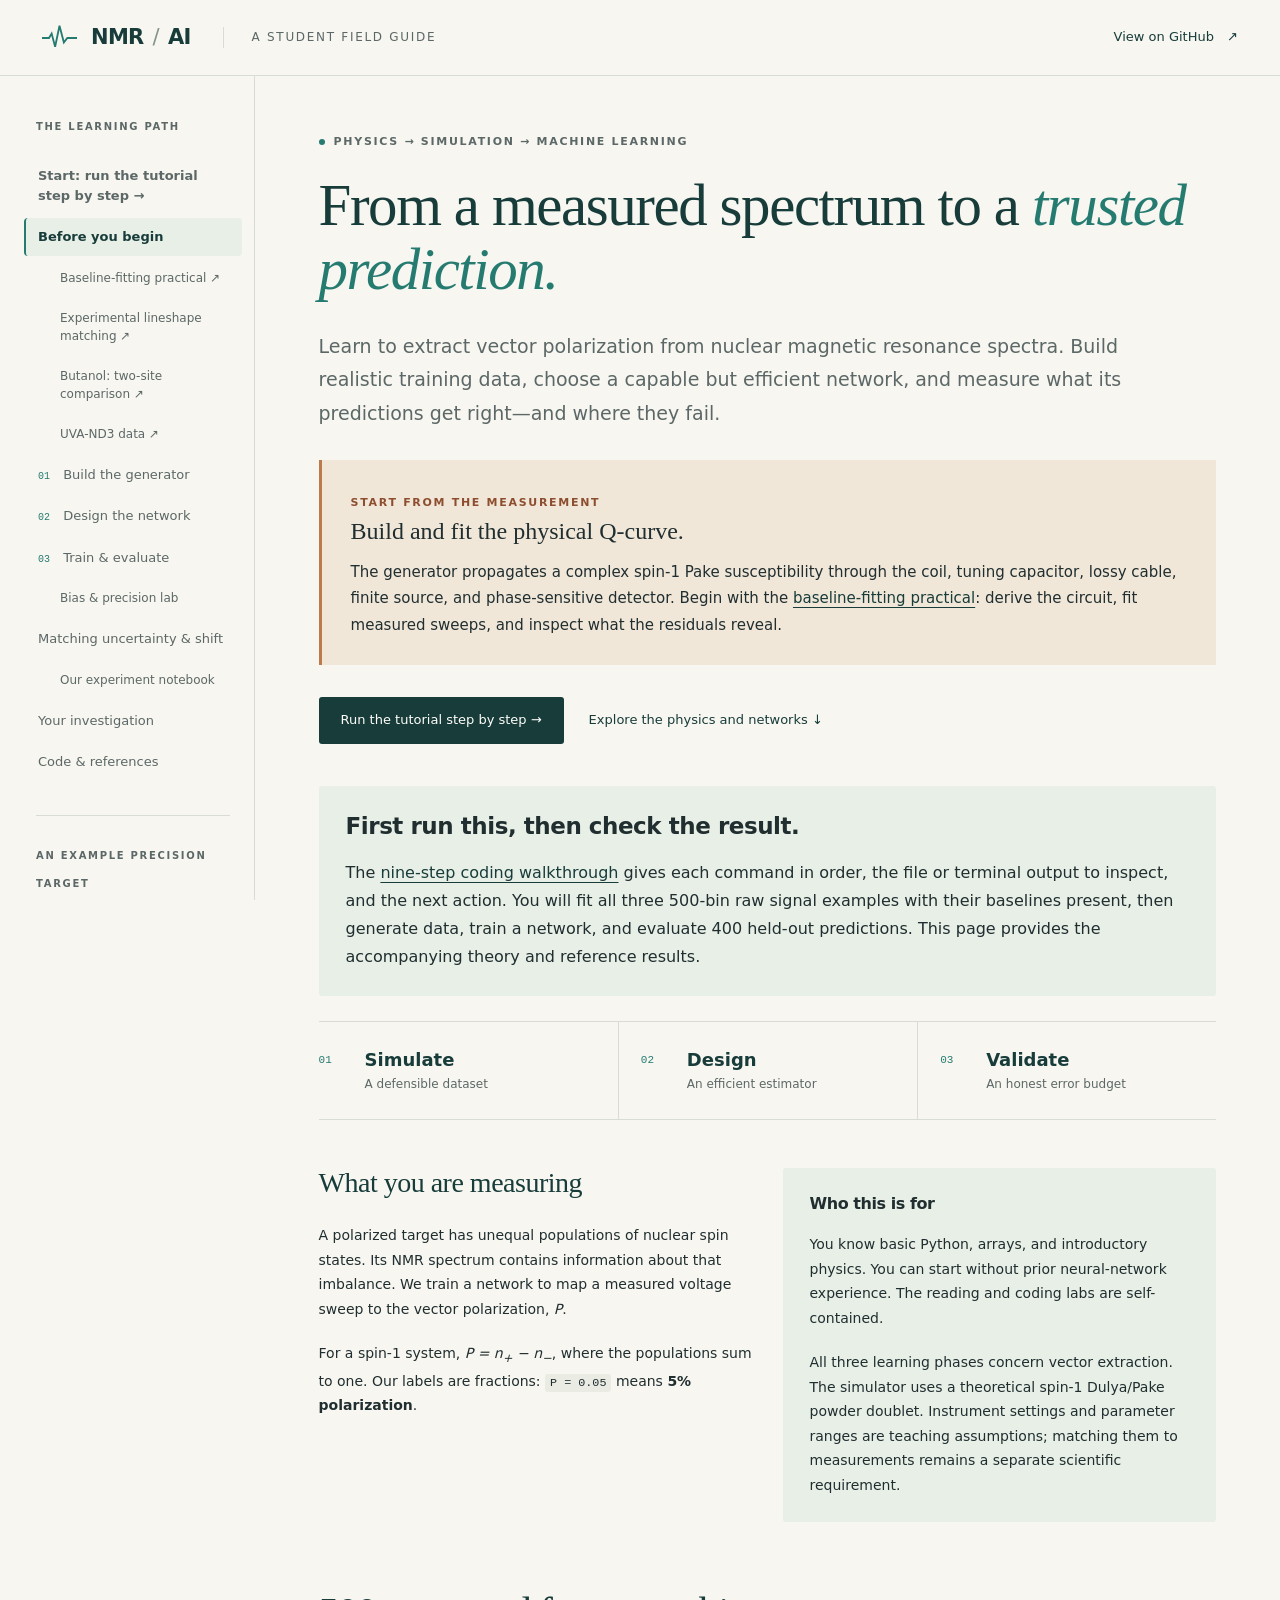
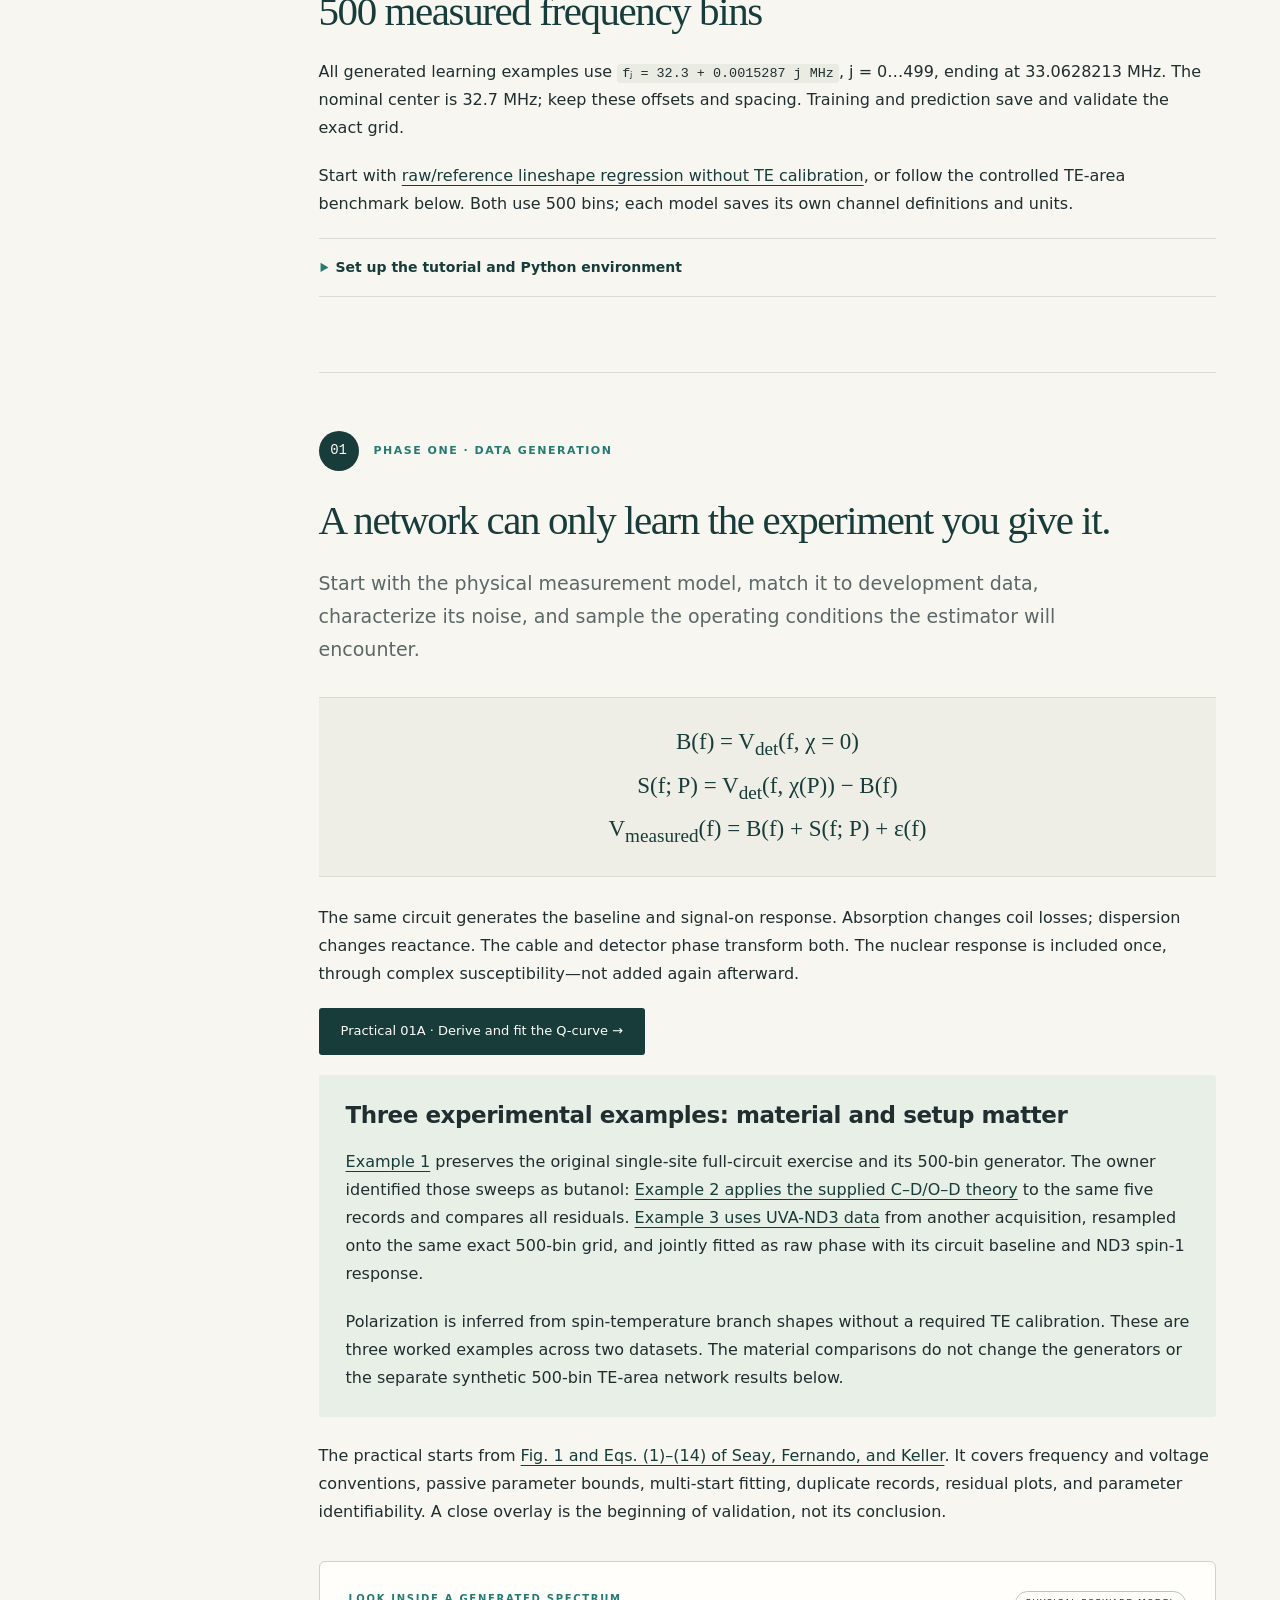
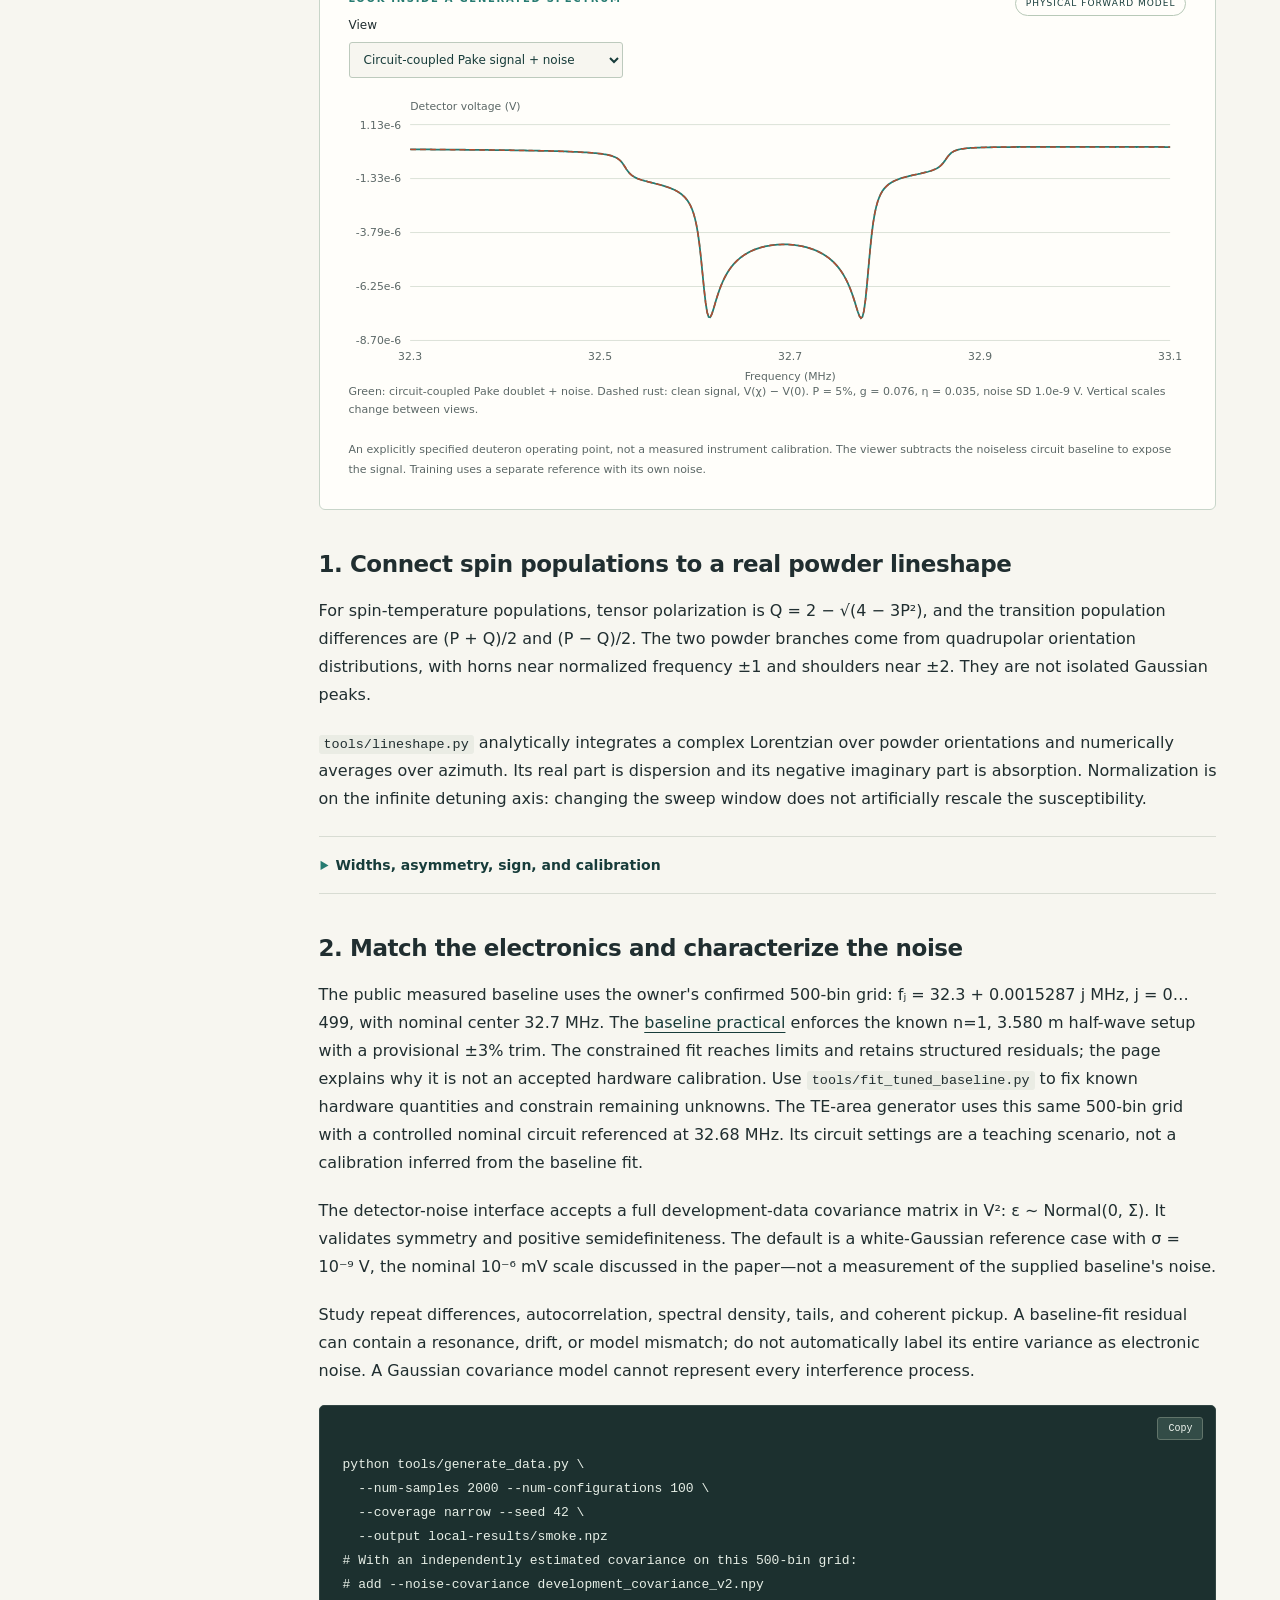
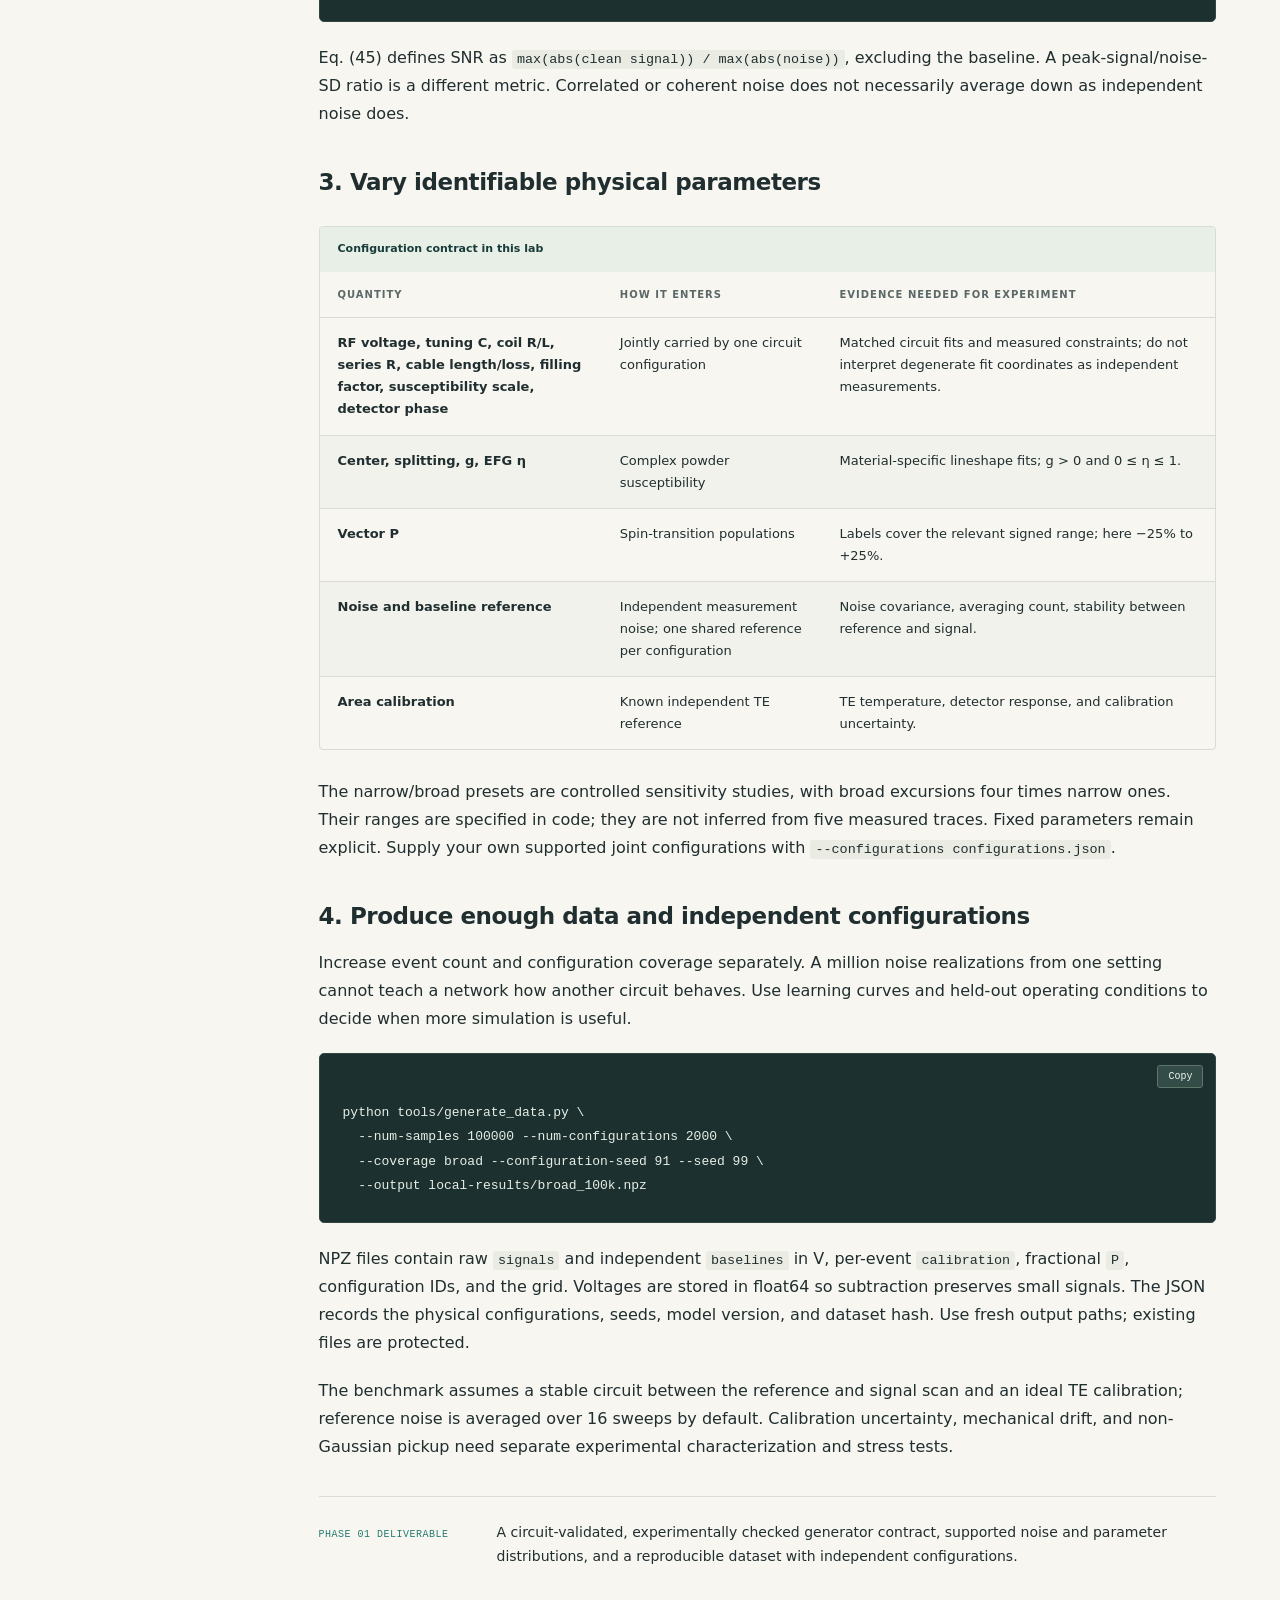
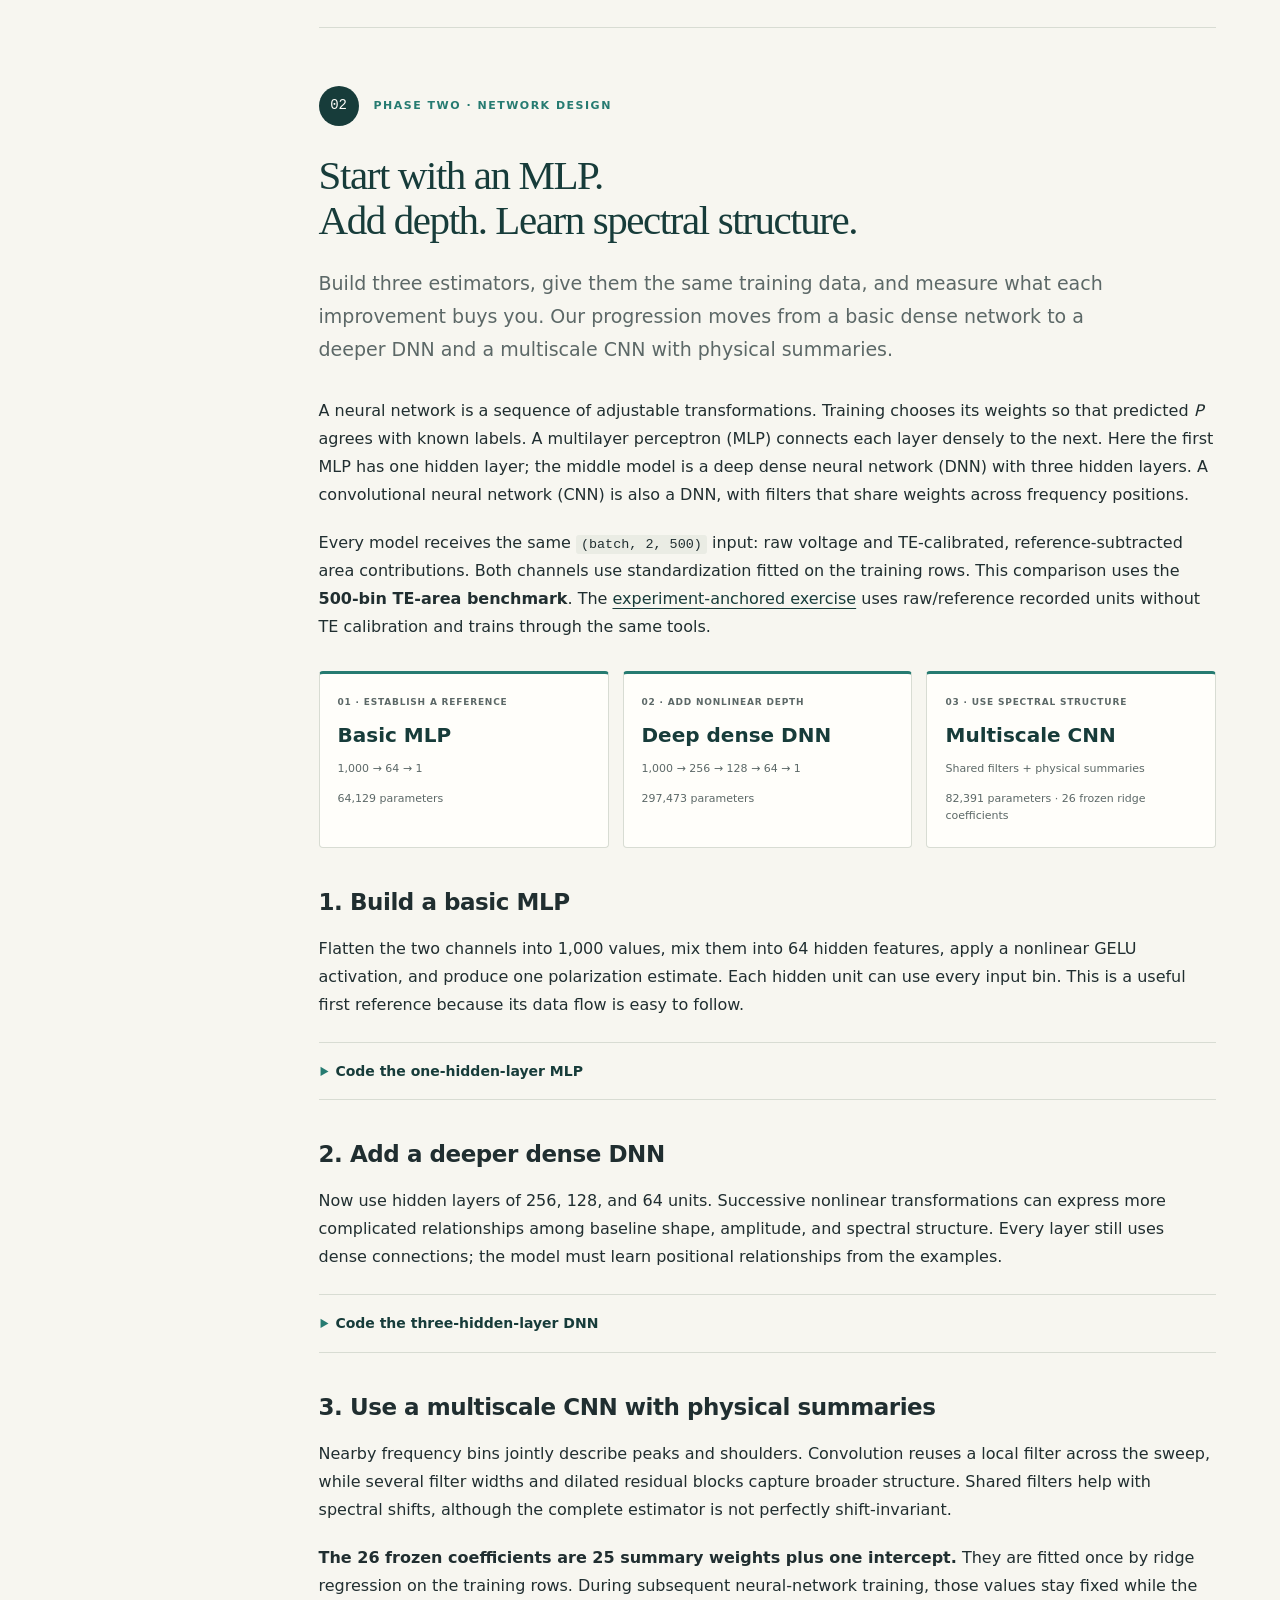
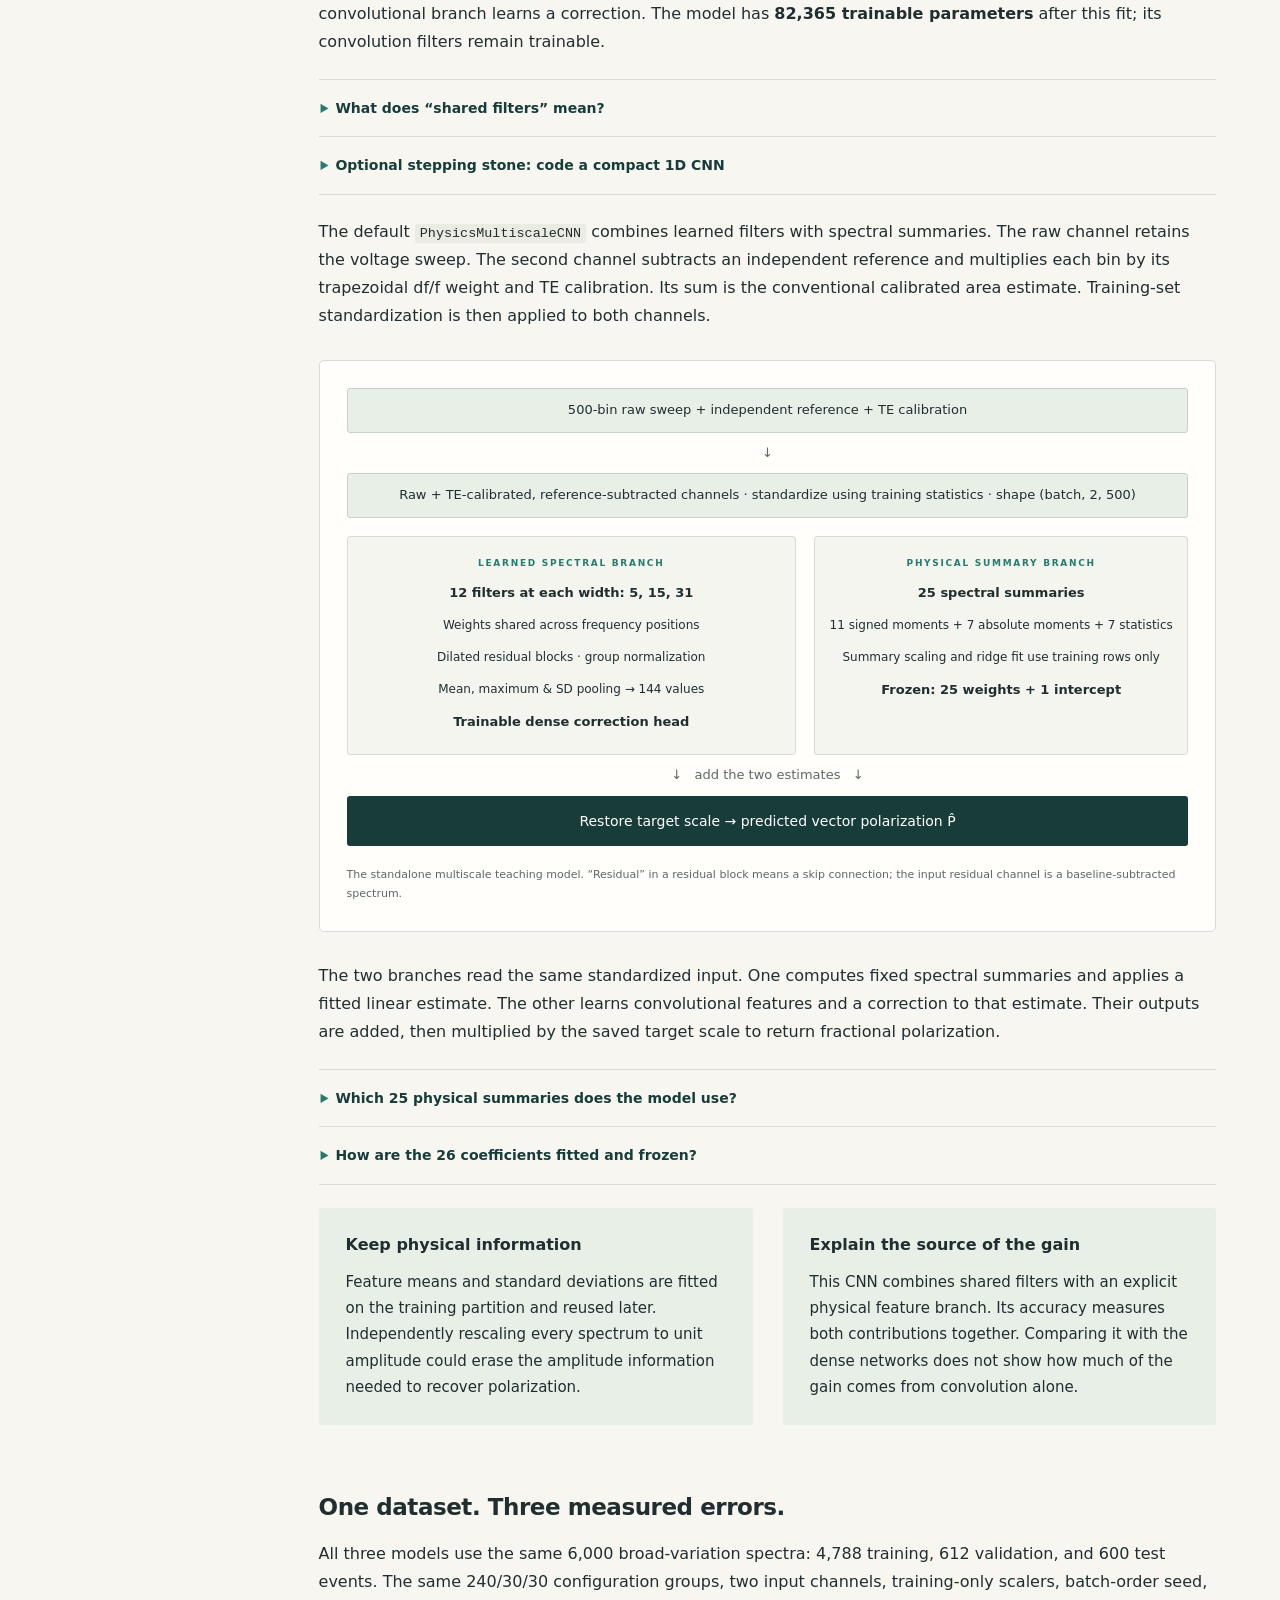
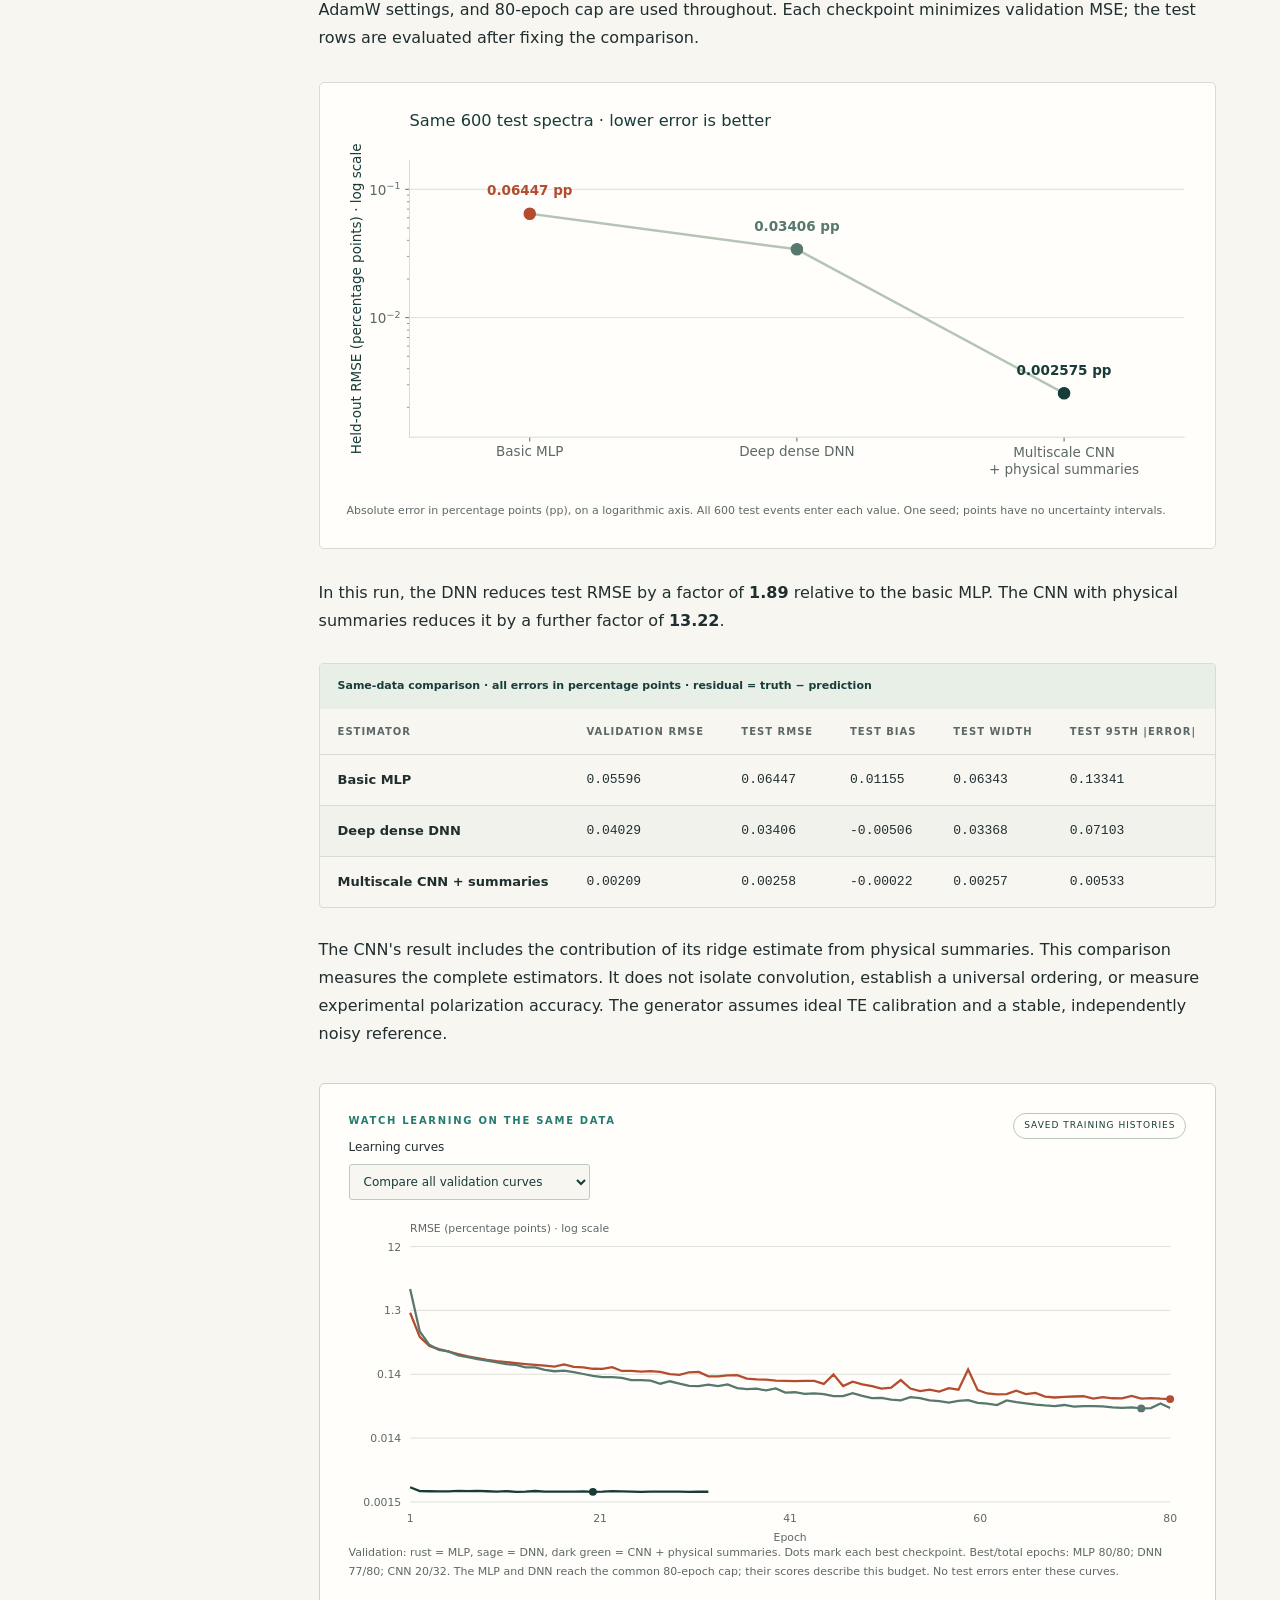
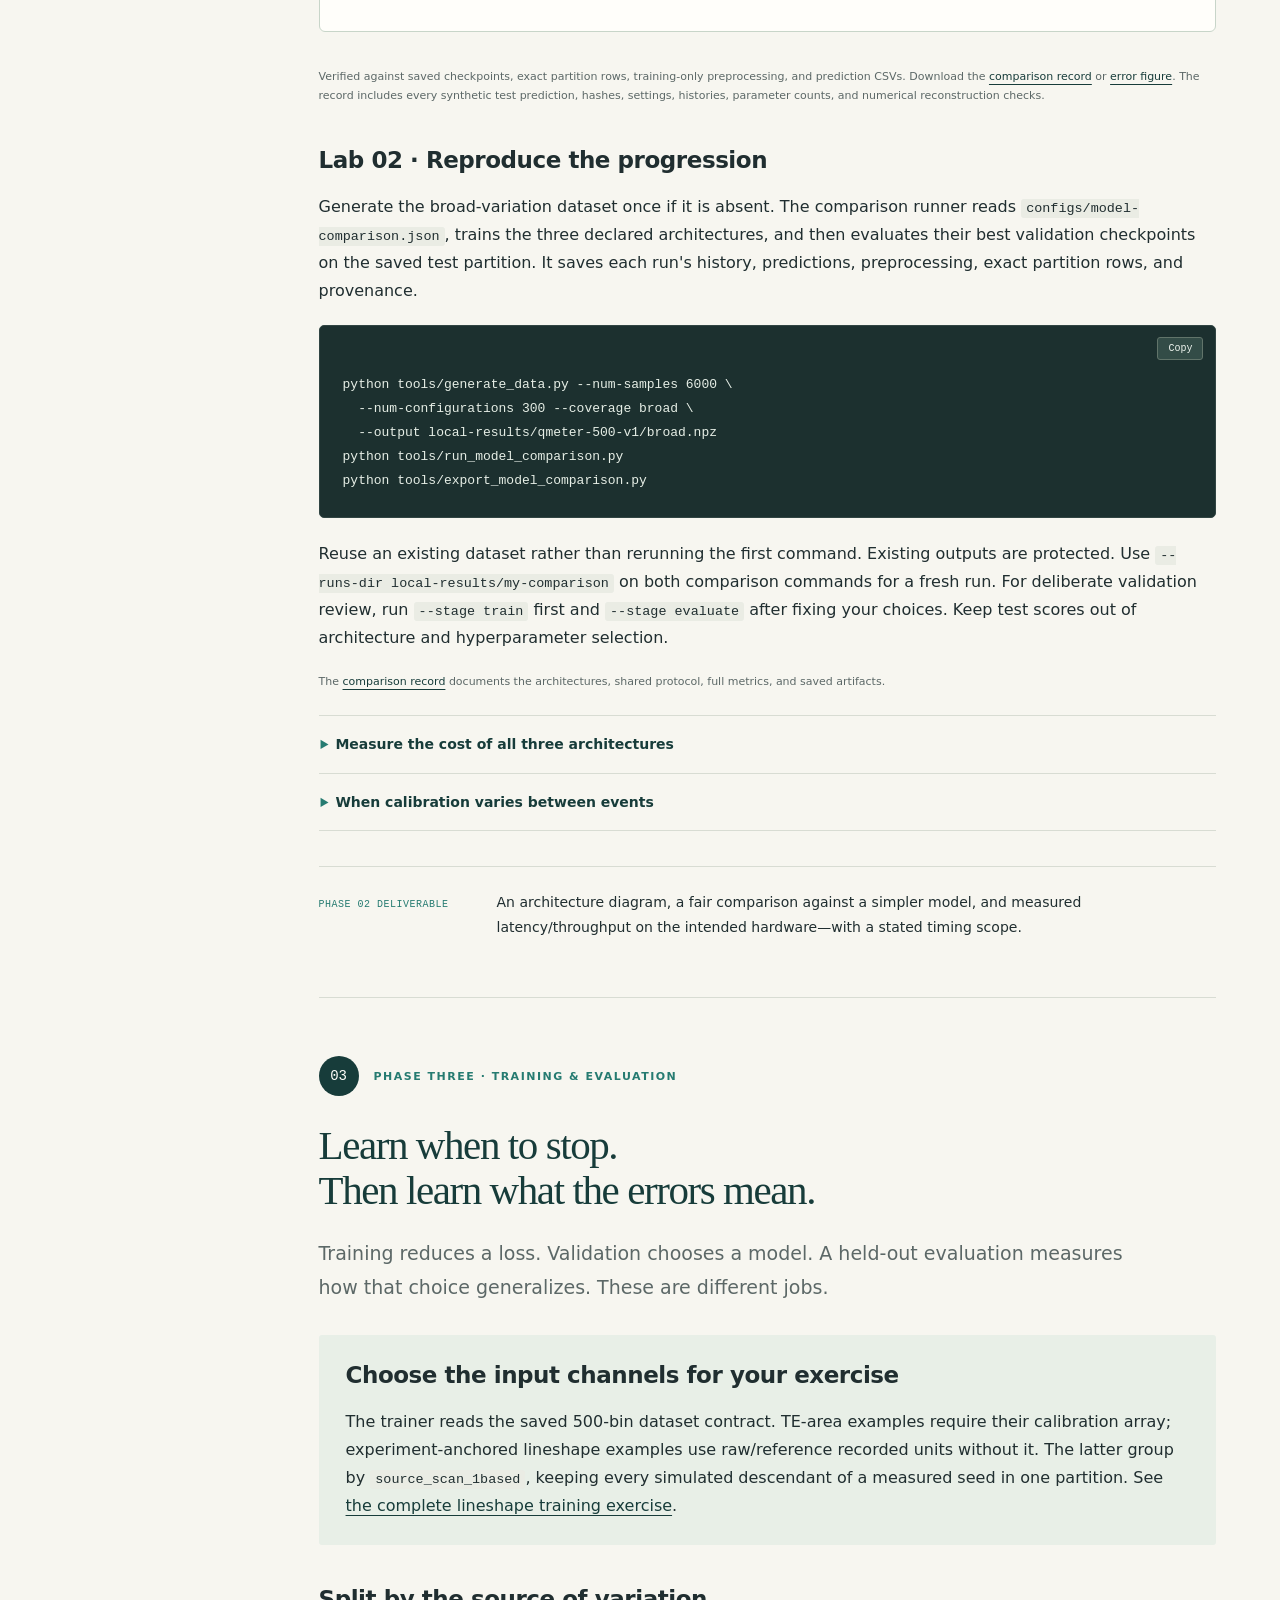
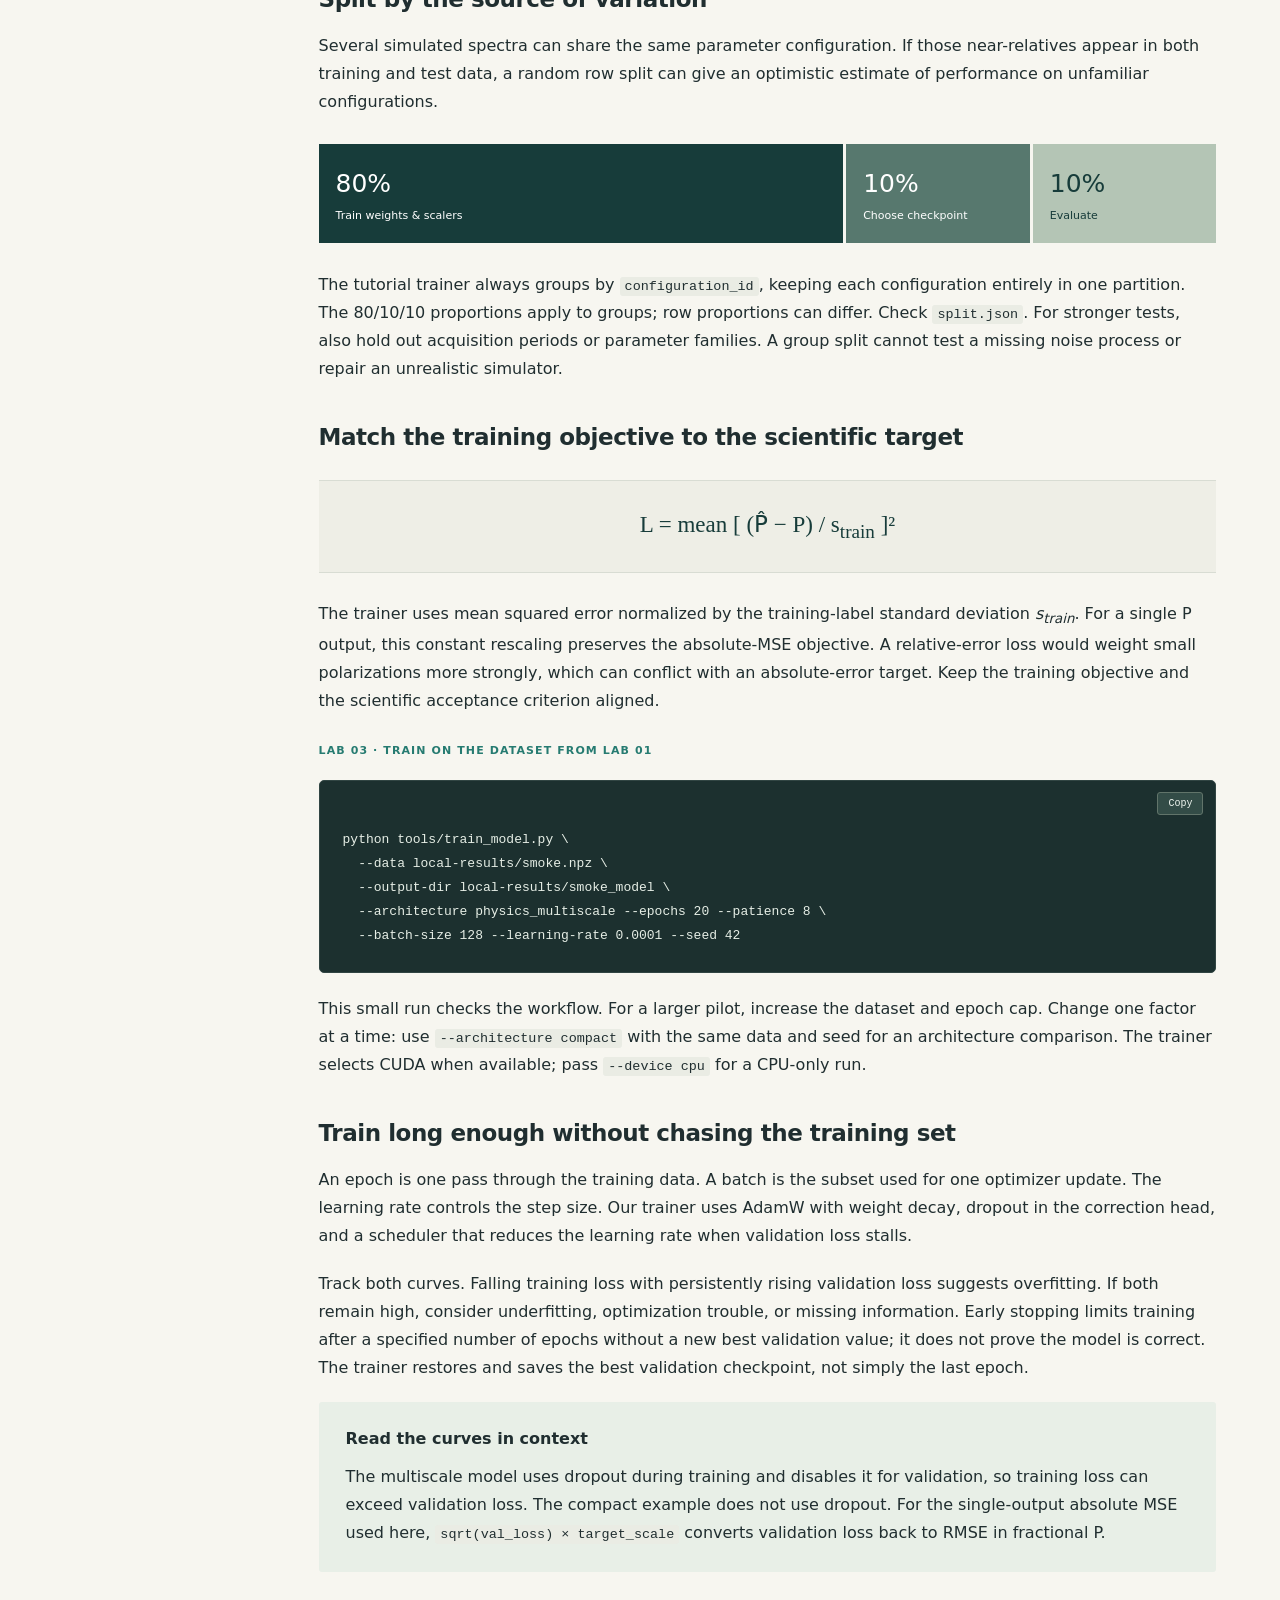
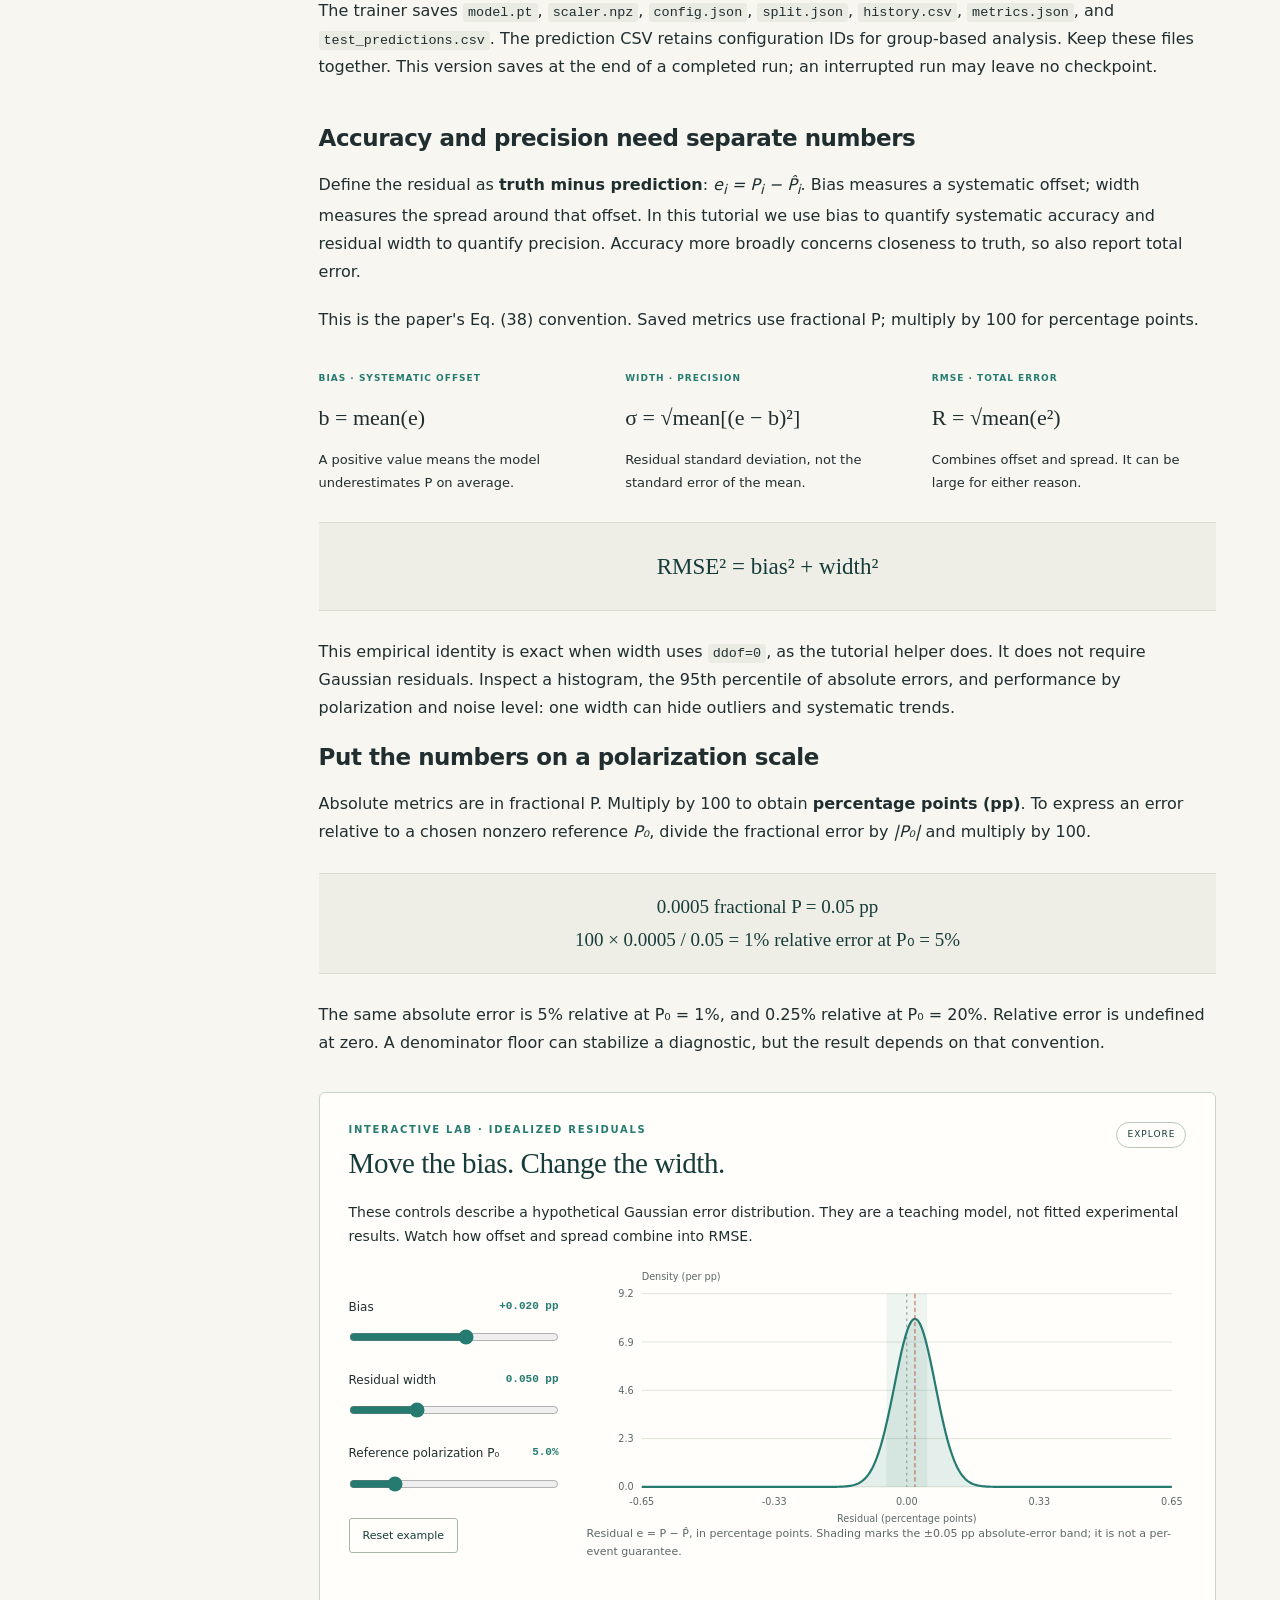
==== docs/index.html @ 431addbe "Add a sequential NMR tutorial with commands and expected results" ====
<!doctype html>
<html lang="en">
<head>
  <meta charset="utf-8">
  <meta name="viewport" content="width=device-width, initial-scale=1">
  <meta name="description" content="A student field guide to physics-based NMR data generation, efficient convolutional networks, and honest evaluation of polarization bias and precision.">
  <meta name="theme-color" content="#173c3a">
  <title>NMR / AI — From spectra to predictions</title>
  <link rel="stylesheet" href="assets/style.css">
  <script defer src="assets/results.js"></script>
  <script defer src="assets/model-comparison.js"></script>
  <script defer src="assets/tutorial.js"></script>
</head>
<body>
<a class="skip-link" href="#main">Skip to the tutorial</a>
<header class="topbar">
  <a class="brand" href="#start" aria-label="NMR AI home"><svg viewBox="0 0 40 28" aria-hidden="true"><path d="M0 14h8l3-5 4 15 5-24 5 19 4-5h11"/></svg>NMR <span>/</span> AI</a>
  <span class="topbar-note">A student field guide</span>
  <a class="repo-link" href="https://github.com/zetanaut/NMR-AI">View on GitHub <span aria-hidden="true">↗</span></a>
</header>
<div class="layout">
<aside class="sidebar">
  <p class="eyebrow">The learning path</p>
  <nav aria-label="Tutorial chapters">
    <a href="walkthrough.html"><strong>Start: run the tutorial step by step →</strong></a>
    <a href="#start" class="active">Before you begin</a>
    <a href="baseline.html" class="subnav">Baseline-fitting practical ↗</a>
    <a href="matching.html" class="subnav">Experimental lineshape matching ↗</a>
    <a href="butanol.html" class="subnav">Butanol: two-site comparison ↗</a>
    <a href="uva-nd3.html" class="subnav">UVA-ND3 data ↗</a>
    <a href="#generator"><span>01</span> Build the generator</a>
    <a href="#network"><span>02</span> Design the network</a>
    <a href="#training"><span>03</span> Train &amp; evaluate</a>
    <a href="#error-lab" class="subnav">Bias &amp; precision lab</a>
    <a href="#distribution-shift">Matching uncertainty &amp; shift</a>
    <a href="#results" class="subnav">Our experiment notebook</a>
    <a href="#assignment">Your investigation</a>
    <a href="#resources">Code &amp; references</a>
  </nav>
  <div class="sidebar-target"><span class="eyebrow">An example precision target</span><strong>0.05 <small>pp</small></strong><p>Absolute polarization error.<br>At 5% polarization, that is<br><b>1% relative error.</b></p><a href="#metrics">Understand the units →</a></div>
  <p class="sidebar-footer">An independent learning resource<br>Simulation · networks · evaluation</p>
</aside>
<main id="main">
<section id="start" class="hero">
  <p class="eyebrow"><span class="status-dot"></span> Physics → simulation → machine learning</p>
  <h1>From a measured spectrum to a <em>trusted prediction.</em></h1>
  <p class="lede">Learn to extract vector polarization from nuclear magnetic resonance spectra. Build realistic training data, choose a capable but efficient network, and measure what its predictions get right—and where they fail.</p>
  <aside class="callout"><span class="eyebrow">Start from the measurement</span><h4>Build and fit the physical Q-curve.</h4><p>The generator propagates a complex spin-1 Pake susceptibility through the coil, tuning capacitor, lossy cable, finite source, and phase-sensitive detector. Begin with the <a href="baseline.html">baseline-fitting practical</a>: derive the circuit, fit measured sweeps, and inspect what the residuals reveal.</p></aside>
  <div class="hero-actions"><a class="button" href="walkthrough.html">Run the tutorial step by step →</a><a class="text-link" href="#generator">Explore the physics and networks ↓</a></div>
  <aside class="note"><h3>First run this, then check the result.</h3><p>The <a href="walkthrough.html">nine-step coding walkthrough</a> gives each command in order, the file or terminal output to inspect, and the next action. You will fit all three 500-bin raw signal examples with their baselines present, then generate data, train a network, and evaluate 400 held-out predictions. This page provides the accompanying theory and reference results.</p></aside>
  <div class="route" aria-label="Three phases and their deliverables">
    <a href="#generator"><span class="route-number">01</span><strong>Simulate</strong><span>A defensible dataset</span></a>
    <a href="#network"><span class="route-number">02</span><strong>Design</strong><span>An efficient estimator</span></a>
    <a href="#training"><span class="route-number">03</span><strong>Validate</strong><span>An honest error budget</span></a>
  </div>
  <div class="intro-grid"><div><h2>What you are measuring</h2><p>A polarized target has unequal populations of nuclear spin states. Its NMR spectrum contains information about that imbalance. We train a network to map a measured voltage sweep to the vector polarization, <i>P</i>.</p><p>For a spin-1 system, <i>P = n<sub>+</sub> − n<sub>−</sub></i>, where the populations sum to one. Our labels are fractions: <code>P = 0.05</code> means <strong>5% polarization</strong>.</p></div><div class="note"><h3>Who this is for</h3><p>You know basic Python, arrays, and introductory physics. You can start without prior neural-network experience. The reading and coding labs are self-contained.</p><p>All three learning phases concern vector extraction. The simulator uses a theoretical spin-1 Dulya/Pake powder doublet. Instrument settings and parameter ranges are teaching assumptions; matching them to measurements remains a separate scientific requirement.</p></div></div>
  <div id="workflows" class="subsection"><h2>500 measured frequency bins</h2><p>All generated learning examples use <code>fⱼ = 32.3 + 0.0015287 j MHz</code>, j = 0…499, ending at 33.0628213 MHz. The nominal center is 32.7 MHz; keep these offsets and spacing. Training and prediction save and validate the exact grid.</p><p>Start with <a href="matching.html#lineshape-network">raw/reference lineshape regression without TE calibration</a>, or follow the controlled TE-area benchmark below. Both use 500 bins; each model saves its own channel definitions and units.</p></div>
  <details id="setup" class="setup"><summary>Set up the tutorial and Python environment</summary><div class="details-body"><p>Everything needed for the coding labs is in this repository. Clone it once and create an environment for NumPy, SciPy, PyTorch, and Matplotlib.</p>
<pre><code>git clone https://github.com/zetanaut/NMR-AI.git
cd NMR-AI
python3 -m venv .venv
source .venv/bin/activate
python -m pip install -r requirements.txt
python -c "import torch; print(torch.__version__); print('CUDA:', torch.cuda.is_available())"</code></pre>
  <p>Use Python 3.10 or newer. On Windows, activation is <code>.venv\Scripts\activate</code>. A CPU is enough to inspect data and run a small example; larger training runs benefit from a GPU. Use the <a href="https://pytorch.org/get-started/locally/">official PyTorch installer</a> for your hardware.</p><p>Run all lab commands from <code>NMR-AI/</code>. Scripts live in <code>tools/</code>; generated data and models go into <code>local-results/</code>. No other repository or pre-trained checkpoint is required.</p><p>The page's plots include small, precomputed teaching examples. You can regenerate the examples with the scripts below. These simulated results demonstrate the workflow; they are not experimental accuracy measurements.</p></div></details>
</section>

<section id="generator" class="chapter">
  <div class="chapter-label"><span>01</span><p>Phase one · Data generation</p></div>
  <h2>A network can only learn the experiment you give it.</h2>
  <p class="lede">Start with the physical measurement model, match it to development data, characterize its noise, and sample the operating conditions the estimator will encounter.</p>
  <div class="equation">B(f) = V<sub>det</sub>(f, χ = 0)<br>S(f; P) = V<sub>det</sub>(f, χ(P)) − B(f)<br>V<sub>measured</sub>(f) = B(f) + S(f; P) + ε(f)</div>
  <p>The same circuit generates the baseline and signal-on response. Absorption changes coil losses; dispersion changes reactance. The cable and detector phase transform both. The nuclear response is included once, through complex susceptibility—not added again afterward.</p>
  <p><a class="button" href="baseline.html">Practical 01A · Derive and fit the Q-curve →</a></p>
  <aside class="note"><h3>Three experimental examples: material and setup matter</h3><p><a href="matching.html">Example 1</a> preserves the original single-site full-circuit exercise and its 500-bin generator. The owner identified those sweeps as butanol: <a href="butanol.html">Example 2 applies the supplied C–D/O–D theory</a> to the same five records and compares all residuals. <a href="uva-nd3.html">Example 3 uses UVA-ND3 data</a> from another acquisition, resampled onto the same exact 500-bin grid, and jointly fitted as raw phase with its circuit baseline and ND3 spin-1 response.</p><p>Polarization is inferred from spin-temperature branch shapes without a required TE calibration. These are three worked examples across two datasets. The material comparisons do not change the generators or the separate synthetic 500-bin TE-area network results below.</p></aside>
  <p>The practical starts from <a href="https://arxiv.org/pdf/2603.10146v5#page=4">Fig. 1 and Eqs. (1)–(14) of Seay, Fernando, and Keller</a>. It covers frequency and voltage conventions, passive parameter bounds, multi-start fitting, duplicate records, residual plots, and parameter identifiability. A close overlay is the beginning of validation, not its conclusion.</p>
  <div class="results-panel"><div class="panel-heading"><div><p class="eyebrow">Look inside a generated spectrum</p><label class="select-label" for="spectrum-select">View</label><select id="spectrum-select"><option value="residual">Circuit-coupled Pake signal + noise</option><option value="raw">Full sweep + physical Q-curve</option><option value="noise">Detector noise only</option></select></div><span class="badge">Physical forward model</span></div><svg id="spectrum-chart" class="chart" viewBox="0 0 850 290" role="img" aria-label="Complex Pake susceptibility propagated through a physical Q-meter circuit"></svg><p class="chart-caption" id="spectrum-caption">Generated P = 5% example. Voltage is in V; vertical scales change between views.</p><p class="provenance">An explicitly specified deuteron operating point, not a measured instrument calibration. The viewer subtracts the noiseless circuit baseline to expose the signal. Training uses a separate reference with its own noise.</p></div>
  <h3>1. Connect spin populations to a real powder lineshape</h3>
  <p>For spin-temperature populations, tensor polarization is Q = 2 − √(4 − 3P²), and the transition population differences are (P + Q)/2 and (P − Q)/2. The two powder branches come from quadrupolar orientation distributions, with horns near normalized frequency ±1 and shoulders near ±2. They are not isolated Gaussian peaks.</p>
  <p><code>tools/lineshape.py</code> analytically integrates a complex Lorentzian over powder orientations and numerically averages over azimuth. Its real part is dispersion and its negative imaginary part is absorption. Normalization is on the infinite detuning axis: changing the sweep window does not artificially rescale the susceptibility.</p>
  <details><summary>Widths, asymmetry, sign, and calibration</summary><div class="details-body"><p>Use x = (f − f₀)/split, with frequencies in the same units. The Lorentzian half-width is <code>g × split_mhz</code>; <code>eta</code> is EFG asymmetry, distinct from the coil filling factor. Spin weights remain finite at P = 0 and ±1. This lab models a single quadrupolar site under spin temperature, not independently driven tensor polarization.</p><p>The susceptibility amplitude coefficient is an explicit setup parameter. We obtain the area calibration from an independent thermal-equilibrium reference: C<sub>cal</sub> = P<sub>TE</sub> / ∫S<sub>TE</sub>(f)/f df. It does not come from the enhanced spectrum's unknown label. Detector phase and inversion determine voltage polarity.</p><p>See <a href="https://doi.org/10.1016/S0168-9002(97)00317-3">Dulya et al. (1997)</a> and the <a href="https://github.com/zetanaut/NMR-AI/blob/main/notes/physics-electronics-theory.md">full physics notes</a>.</p></div></details>
  <h3>2. Match the electronics and characterize the noise</h3>
  <p>The public measured baseline uses the owner's confirmed 500-bin grid: fⱼ = 32.3 + 0.0015287 j MHz, j = 0…499, with nominal center 32.7 MHz. The <a href="baseline.html#example">baseline practical</a> enforces the known n=1, 3.580 m half-wave setup with a provisional ±3% trim. The constrained fit reaches limits and retains structured residuals; the page explains why it is not an accepted hardware calibration. Use <code>tools/fit_tuned_baseline.py</code> to fix known hardware quantities and constrain remaining unknowns. The TE-area generator uses this same 500-bin grid with a controlled nominal circuit referenced at 32.68 MHz. Its circuit settings are a teaching scenario, not a calibration inferred from the baseline fit.</p>
  <p>The detector-noise interface accepts a full development-data covariance matrix in V²: ε ∼ Normal(0, Σ). It validates symmetry and positive semidefiniteness. The default is a white-Gaussian reference case with σ = 10⁻⁹ V, the nominal 10⁻⁶ mV scale discussed in the paper—not a measurement of the supplied baseline's noise.</p>
  <p>Study repeat differences, autocorrelation, spectral density, tails, and coherent pickup. A baseline-fit residual can contain a resonance, drift, or model mismatch; do not automatically label its entire variance as electronic noise. A Gaussian covariance model cannot represent every interference process.</p>
<pre><code>python tools/generate_data.py \
  --num-samples 2000 --num-configurations 100 \
  --coverage narrow --seed 42 \
  --output local-results/smoke.npz
# With an independently estimated covariance on this 500-bin grid:
# add --noise-covariance development_covariance_v2.npy</code></pre>
  <p>Eq. (45) defines SNR as <code>max(abs(clean signal)) / max(abs(noise))</code>, excluding the baseline. A peak-signal/noise-SD ratio is a different metric. Correlated or coherent noise does not necessarily average down as independent noise does.</p>
  <h3>3. Vary identifiable physical parameters</h3>
  <div class="table-wrap"><table><caption>Configuration contract in this lab</caption><thead><tr><th>Quantity</th><th>How it enters</th><th>Evidence needed for experiment</th></tr></thead><tbody>
  <tr><td>RF voltage, tuning C, coil R/L, series R, cable length/loss, filling factor, susceptibility scale, detector phase</td><td>Jointly carried by one circuit configuration</td><td>Matched circuit fits and measured constraints; do not interpret degenerate fit coordinates as independent measurements.</td></tr>
  <tr><td>Center, splitting, g, EFG η</td><td>Complex powder susceptibility</td><td>Material-specific lineshape fits; g &gt; 0 and 0 ≤ η ≤ 1.</td></tr>
  <tr><td>Vector P</td><td>Spin-transition populations</td><td>Labels cover the relevant signed range; here −25% to +25%.</td></tr>
  <tr><td>Noise and baseline reference</td><td>Independent measurement noise; one shared reference per configuration</td><td>Noise covariance, averaging count, stability between reference and signal.</td></tr>
  <tr><td>Area calibration</td><td>Known independent TE reference</td><td>TE temperature, detector response, and calibration uncertainty.</td></tr>
  </tbody></table></div>
  <p>The narrow/broad presets are controlled sensitivity studies, with broad excursions four times narrow ones. Their ranges are specified in code; they are not inferred from five measured traces. Fixed parameters remain explicit. Supply your own supported joint configurations with <code>--configurations configurations.json</code>.</p>
  <h3>4. Produce enough data and independent configurations</h3>
  <p>Increase event count and configuration coverage separately. A million noise realizations from one setting cannot teach a network how another circuit behaves. Use learning curves and held-out operating conditions to decide when more simulation is useful.</p>
<pre><code>python tools/generate_data.py \
  --num-samples 100000 --num-configurations 2000 \
  --coverage broad --configuration-seed 91 --seed 99 \
  --output local-results/broad_100k.npz</code></pre>
  <p>NPZ files contain raw <code>signals</code> and independent <code>baselines</code> in V, per-event <code>calibration</code>, fractional <code>P</code>, configuration IDs, and the grid. Voltages are stored in float64 so subtraction preserves small signals. The JSON records the physical configurations, seeds, model version, and dataset hash. Use fresh output paths; existing files are protected.</p>
  <p>The benchmark assumes a stable circuit between the reference and signal scan and an ideal TE calibration; reference noise is averaged over 16 sweeps by default. Calibration uncertainty, mechanical drift, and non-Gaussian pickup need separate experimental characterization and stress tests.</p>
  <div class="checkpoint"><span>Phase 01 deliverable</span><p>A circuit-validated, experimentally checked generator contract, supported noise and parameter distributions, and a reproducible dataset with independent configurations.</p></div>
</section>

<section id="network" class="chapter">
  <div class="chapter-label"><span>02</span><p>Phase two · Network design</p></div>
  <h2>Start with an MLP.<br>Add depth. Learn spectral structure.</h2>
  <p class="lede">Build three estimators, give them the same training data, and measure what each improvement buys you. Our progression moves from a basic dense network to a deeper DNN and a multiscale CNN with physical summaries.</p>
  <p>A neural network is a sequence of adjustable transformations. Training chooses its weights so that predicted <i>P</i> agrees with known labels. A multilayer perceptron (MLP) connects each layer densely to the next. Here the first MLP has one hidden layer; the middle model is a deep dense neural network (DNN) with three hidden layers. A convolutional neural network (CNN) is also a DNN, with filters that share weights across frequency positions.</p>
  <p>Every model receives the same <code>(batch, 2, 500)</code> input: raw voltage and TE-calibrated, reference-subtracted area contributions. Both channels use standardization fitted on the training rows. This comparison uses the <strong>500-bin TE-area benchmark</strong>. The <a href="matching.html#lineshape-network">experiment-anchored exercise</a> uses raw/reference recorded units without TE calibration and trains through the same tools.</p>
  <div class="model-path" aria-label="Three stages of the model comparison">
    <a href="#basic-mlp"><span class="eyebrow">01 · Establish a reference</span><strong>Basic MLP</strong><span>1,000 → 64 → 1</span><small>64,129 parameters</small></a>
    <a href="#deep-dnn"><span class="eyebrow">02 · Add nonlinear depth</span><strong>Deep dense DNN</strong><span>1,000 → 256 → 128 → 64 → 1</span><small>297,473 parameters</small></a>
    <a href="#multiscale-cnn"><span class="eyebrow">03 · Use spectral structure</span><strong>Multiscale CNN</strong><span>Shared filters + physical summaries</span><small>82,391 parameters · 26 frozen ridge coefficients</small></a>
  </div>
  <h3 id="basic-mlp">1. Build a basic MLP</h3>
  <p>Flatten the two channels into 1,000 values, mix them into 64 hidden features, apply a nonlinear GELU activation, and produce one polarization estimate. Each hidden unit can use every input bin. This is a useful first reference because its data flow is easy to follow.</p>
  <details><summary>Code the one-hidden-layer MLP</summary><div class="details-body"><p><code>__init__</code> defines the layers and <code>forward</code> passes a batch through them. This is the model used by <code>--architecture mlp</code>.</p>
<pre><code>import torch
from torch import nn

class BasicPolarizationMLP(nn.Module):
    def __init__(self):
        super().__init__()
        self.net = nn.Sequential(
            nn.Flatten(),
            nn.Linear(2 * 500, 64),
            nn.GELU(),
            nn.Linear(64, 1),
        )

    def forward(self, x):
        return self.net(x)

model = BasicPolarizationMLP()
print(model(torch.randn(8, 2, 500)).shape)  # torch.Size([8, 1])</code></pre>
  <p>The random input only checks the shape. A usable prediction requires training and the saved preprocessing.</p></div></details>
  <h3 id="deep-dnn">2. Add a deeper dense DNN</h3>
  <p>Now use hidden layers of 256, 128, and 64 units. Successive nonlinear transformations can express more complicated relationships among baseline shape, amplitude, and spectral structure. Every layer still uses dense connections; the model must learn positional relationships from the examples.</p>
  <details><summary>Code the three-hidden-layer DNN</summary><div class="details-body"><p>The input and output contract stays the same. This is <code>--architecture dnn</code>; the extra capacity is judged using the same validation rows.</p>
<pre><code>import torch
from torch import nn

class DeepPolarizationDNN(nn.Module):
    def __init__(self):
        super().__init__()
        self.net = nn.Sequential(
            nn.Flatten(),
            nn.Linear(2 * 500, 256), nn.GELU(),
            nn.Linear(256, 128), nn.GELU(),
            nn.Linear(128, 64), nn.GELU(),
            nn.Linear(64, 1),
        )

    def forward(self, x):
        return self.net(x)

model = DeepPolarizationDNN()
print(model(torch.randn(8, 2, 500)).shape)  # torch.Size([8, 1])</code></pre>
  <p>More parameters do not guarantee a smaller error. The common training budget and saved learning curves make that tradeoff visible.</p></div></details>
  <h3 id="multiscale-cnn">3. Use a multiscale CNN with physical summaries</h3>
  <p>Nearby frequency bins jointly describe peaks and shoulders. Convolution reuses a local filter across the sweep, while several filter widths and dilated residual blocks capture broader structure. Shared filters help with spectral shifts, although the complete estimator is not perfectly shift-invariant.</p>
  <p><strong>The 26 frozen coefficients are 25 summary weights plus one intercept.</strong> They are fitted once by ridge regression on the training rows. During subsequent neural-network training, those values stay fixed while the convolutional branch learns a correction. The model has <strong>82,365 trainable parameters</strong> after this fit; its convolution filters remain trainable.</p>
  <details id="cnn-shared-filters"><summary>What does “shared filters” mean?</summary><div class="details-body">
  <p>A filter forms a weighted sum of a short window spanning both input channels, adds a bias, then slides to the next frequency position. It uses the same weights at every position, so one learned local pattern can respond wherever it occurs in the sweep. Training updates those shared weights using evidence from all positions.</p>
  <p>The first layer has three separate banks of <strong>12 filters each</strong>, with widths <strong>5, 15 and 31 bins</strong>. Each bank learns its own weights; sharing happens across frequency positions within each filter. One width-5 filter has <code>2 × 5 + 1 = 11</code> parameters, including its bias, reused across all 500 positions. All three banks together have <code>12 × (11 + 31 + 63) = 1,260</code> parameters and produce 36 feature channels. Zero padding preserves the frequency-axis length.</p>
  <p>The wider filters combine more neighboring bins in their first step. Later dilated convolutions sample spaced positions to expand the context, and residual blocks add their input through a skip connection. Pooling and finite sweep boundaries mean that the complete prediction is not guaranteed to be unchanged by a spectral shift.</p>
  </div></details>
  <details><summary>Optional stepping stone: code a compact 1D CNN</summary><div class="details-body"><p>This smaller convolutional model shows how filters replace dense connections. It remains available as an additional control; the third model in our new comparison is the more capable multiscale architecture diagrammed below.</p>
<pre><code>import torch
from torch import nn

class SmallPolarizationCNN(nn.Module):
    def __init__(self):
        super().__init__()
        self.encoder = nn.Sequential(
            nn.Conv1d(2, 16, kernel_size=7, padding=3),
            nn.GELU(),
            nn.AvgPool1d(2),
            nn.Conv1d(16, 32, kernel_size=7, padding=3),
            nn.GELU(),
            nn.AdaptiveAvgPool1d(1),
        )
        self.head = nn.Linear(32, 1)

    def forward(self, x):
        features = self.encoder(x).squeeze(-1)
        return self.head(features)

model = SmallPolarizationCNN()
example_batch = torch.randn(8, 2, 500)
print(model(example_batch).shape)  # torch.Size([8, 1])
print(sum(p.numel() for p in model.parameters()))</code></pre><p>The numbers are untrained outputs. This model is available as <code>--architecture compact</code>. All four networks are defined in <a href="https://github.com/zetanaut/NMR-AI/blob/main/tools/nmr_lab.py"><code>tools/nmr_lab.py</code></a>; the factory <code>build_model()</code> selects the requested architecture.</p></div></details>
  <p>The default <code>PhysicsMultiscaleCNN</code> combines learned filters with spectral summaries. The raw channel retains the voltage sweep. The second channel subtracts an independent reference and multiplies each bin by its trapezoidal df/f weight and TE calibration. Its sum is the conventional calibrated area estimate. Training-set standardization is then applied to both channels.</p>
  <figure class="architecture"><div class="arch-input">500-bin raw sweep + independent reference + TE calibration</div><div class="arch-arrow" aria-hidden="true">↓</div><div class="arch-input">Raw + TE-calibrated, reference-subtracted channels · standardize using training statistics · shape (batch, 2, 500)</div><div class="arch-branches"><div><span class="eyebrow">Learned spectral branch</span><strong>12 filters at each width: 5, 15, 31</strong><span>Weights shared across frequency positions</span><span>Dilated residual blocks · group normalization</span><span>Mean, maximum &amp; SD pooling → 144 values</span><strong>Trainable dense correction head</strong></div><div><span class="eyebrow">Physical summary branch</span><strong>25 spectral summaries</strong><span>11 signed moments + 7 absolute moments + 7 statistics</span><span>Summary scaling and ridge fit use training rows only</span><strong>Frozen: 25 weights + 1 intercept</strong></div></div><div class="arch-arrow" aria-hidden="true">↓ &nbsp; add the two estimates &nbsp; ↓</div><div class="arch-output">Restore target scale → predicted vector polarization P̂</div><figcaption>The standalone multiscale teaching model. “Residual” in a residual block means a skip connection; the input residual channel is a baseline-subtracted spectrum.</figcaption></figure>
  <p>The two branches read the same standardized input. One computes fixed spectral summaries and applies a fitted linear estimate. The other learns convolutional features and a correction to that estimate. Their outputs are added, then multiplied by the saved target scale to return fractional polarization.</p>
  <details id="cnn-physical-summaries"><summary>Which 25 physical summaries does the model use?</summary><div class="details-body">
  <p>“Physical summaries” means numerical descriptors motivated by integrated signal, spectral shape and background level. They are calculated directly from the available input channels. The model does not fit a circuit or extract independent physical measurements inside this branch.</p>
  <p>Let <code>r</code> be the standardized, TE-calibrated reference-subtracted channel and <code>v</code> the standardized raw channel. The coordinate <code>u</code> runs uniformly from −1 to +1 across the 500 bins. First locate an absolute-amplitude-weighted center and subtract it from that coordinate:</p>
<pre><code>center = sum(abs(r) * u) / max(sum(abs(r)), 1e-6)
t = u - center</code></pre>
  <div class="table-wrap" tabindex="0" role="region" aria-label="The 25 spectral summaries; scroll horizontally on small screens"><table><caption>Summary vector · 11 + 7 + 3 + 4 = 25 values per sweep</caption>
  <thead><tr><th>Family</th><th>Values computed over the 500 bins</th><th>Count</th></tr></thead><tbody>
  <tr><td>Signed centered moments</td><td><code>mean(r × t<sup>k</sup>)</code>, k = 0…10</td><td>11</td></tr>
  <tr><td>Absolute-amplitude centered moments</td><td><code>mean(|r| × t<sup>k</sup>)</code>, k = 0…6</td><td>7</td></tr>
  <tr><td>Reference-subtracted channel statistics</td><td>Minimum, maximum and standard deviation of r</td><td>3</td></tr>
  <tr><td>Raw channel statistics</td><td>Mean, standard deviation, minimum and maximum of v</td><td>4</td></tr>
  </tbody></table></div>
  <p>The zero-order moments retain overall signed and absolute level; higher powers weight contributions by distance from the center and encode aspects of shape and spread. These are amplitude-weighted moments of standardized channels, with no division by total signal area. They are not moments in MHz or a direct set of calibrated physical parameters. The standard deviations in this feature vector use the sample convention, using denominator 499 inside the square root; this differs from the population SD used to report prediction-error width.</p>
  <p>The 25 summaries are each standardized again using their own training-row mean and population SD before entering the linear head. Near-zero summary SDs below <code>1e-8</code> are replaced by 1. The center and all 25 summaries are recomputed for every input; their formulas and saved scaling statistics stay fixed.</p>
  </div></details>
  <details id="cnn-frozen-coefficients"><summary>How are the 26 coefficients fitted and frozen?</summary><div class="details-body">
  <p>A linear head assigns one weight to each of the 25 standardized summaries, then adds an intercept. Ridge regression chooses these <strong>25 + 1 = 26 coefficients</strong> using the training labels, with a penalty that discourages large weights. In this implementation the objective is the sum of squared errors plus <code>0.001 × sum(weight²)</code>; the intercept is unpenalized.</p>
<pre><code>linear estimate = intercept + sum(weight[k] * summary[k])
P_hat = target_scale * (linear estimate + CNN correction)</code></pre>
  <p>Both branches predict in normalized target units: the training labels are divided by the training-row population SD of P, with a floor of <code>1e-6</code>. The final multiplication above restores fractional P. The dense correction head starts with a zero output, so training begins at the ridge estimate.</p>
  <p>After the ridge fit, <code>physics_head.requires_grad_(False)</code> prevents gradient updates to its 25 weights and intercept. AdamW trains the remaining 82,365 parameters through the error of the combined prediction. Validation selects the checkpoint; validation and test labels never fit the ridge coefficients or scalers. At prediction time all saved weights and scaling statistics are reused.</p>
  <p>The 26 values were learned from training data. “Frozen” describes their role during subsequent CNN training. The fixed frequency coordinate and saved summary means/SDs are buffers, stored with the model but excluded from the 82,391 parameter count. See <a href="https://github.com/zetanaut/NMR-AI/blob/main/tools/nmr_lab.py"><code>PhysicsMultiscaleCNN</code></a> and its <code>physics_features()</code>, <code>calibrate()</code> and <code>forward()</code> methods.</p>
  </div></details>
  <div class="two-up"><div class="note"><h4>Keep physical information</h4><p>Feature means and standard deviations are fitted on the training partition and reused later. Independently rescaling every spectrum to unit amplitude could erase the amplitude information needed to recover polarization.</p></div><div class="note"><h4>Explain the source of the gain</h4><p>This CNN combines shared filters with an explicit physical feature branch. Its accuracy measures both contributions together. Comparing it with the dense networks does not show how much of the gain comes from convolution alone.</p></div></div>
<!-- MODEL COMPARISON START -->
  <div id="model-comparison" class="subsection">
  <h3>One dataset. Three measured errors.</h3>
  <p>All three models use the same 6,000 broad-variation spectra: 4,788 training,
  612 validation, and 600 test events. The same 240/30/30
  configuration groups, two input channels, training-only scalers, batch-order seed, AdamW settings,
  and 80-epoch cap are used throughout. Each checkpoint minimizes validation MSE; the test rows are
  evaluated after fixing the comparison.</p>
  <figure class="architecture"><div class="model-chart-scroll" tabindex="0" role="region" aria-label="Test error chart; scroll horizontally on small screens"><img class="chart" src="assets/model-comparison.svg"
  alt="Held-out RMSE for the basic MLP, deep dense DNN and multiscale CNN; exact values are in the following table."
  width="950" height="420"></div><figcaption>Absolute error in percentage points (pp), on a logarithmic axis.
  All 600 test events enter each value. One seed; points have no uncertainty intervals.</figcaption></figure>
  <p>In this run, the DNN reduces test RMSE by a factor of <strong>1.89</strong> relative to the basic MLP. The CNN with physical summaries reduces it by a further factor of <strong>13.22</strong>.</p>
  <div class="table-wrap"><table><caption>Same-data comparison · all errors in percentage points · residual = truth − prediction</caption>
  <thead><tr><th>Estimator</th><th>Validation RMSE</th><th>Test RMSE</th><th>Test bias</th><th>Test width</th><th>Test 95th |error|</th></tr></thead>
  <tbody id="model-comparison-table"><tr><td>Basic MLP</td><td>0.05596</td><td>0.06447</td><td>0.01155</td><td>0.06343</td><td>0.13341</td></tr><tr><td>Deep dense DNN</td><td>0.04029</td><td>0.03406</td><td>-0.00506</td><td>0.03368</td><td>0.07103</td></tr><tr><td>Multiscale CNN + summaries</td><td>0.00209</td><td>0.00258</td><td>-0.00022</td><td>0.00257</td><td>0.00533</td></tr></tbody></table></div>
  <p>The CNN's result includes the contribution of its ridge estimate from physical summaries.
  This comparison measures the complete estimators. It does not isolate convolution, establish a universal
  ordering, or measure experimental polarization accuracy. The generator assumes ideal TE calibration
  and a stable, independently noisy reference.</p>
  <div class="results-panel"><div class="panel-heading"><div><p class="eyebrow">Watch learning on the same data</p>
  <label for="model-curve-select" class="select-label">Learning curves</label>
  <select id="model-curve-select"><option value="all">Compare all validation curves</option><option value="mlp">Basic MLP</option><option value="dnn">Deep dense DNN</option><option value="physics_multiscale">Multiscale CNN + summaries</option></select></div>
  <span class="badge">Saved training histories</span></div>
  <div class="model-chart-scroll" tabindex="0" role="region" aria-label="Learning curve chart; scroll horizontally on small screens"><svg id="model-curve-chart" class="chart" viewBox="0 0 850 330" role="img" aria-label="Saved model learning curves"></svg></div>
  <p id="model-curve-caption" class="chart-caption">Enable JavaScript to explore the saved learning curves. The error figure and table above remain available.</p></div>
  <p class="provenance">Verified against saved checkpoints, exact partition rows, training-only preprocessing,
  and prediction CSVs. Download the <a href="assets/model-comparison.json">comparison record</a> or
  <a href="assets/model-comparison.svg">error figure</a>. The record includes every synthetic test prediction,
  hashes, settings, histories, parameter counts, and numerical reconstruction checks.</p>
  </div>
<!-- MODEL COMPARISON END -->
  <h3>Lab 02 · Reproduce the progression</h3>
  <p>Generate the broad-variation dataset once if it is absent. The comparison runner reads <code>configs/model-comparison.json</code>, trains the three declared architectures, and then evaluates their best validation checkpoints on the saved test partition. It saves each run's history, predictions, preprocessing, exact partition rows, and provenance.</p>
<pre><code>python tools/generate_data.py --num-samples 6000 \
  --num-configurations 300 --coverage broad \
  --output local-results/qmeter-500-v1/broad.npz
python tools/run_model_comparison.py
python tools/export_model_comparison.py</code></pre>
  <p>Reuse an existing dataset rather than rerunning the first command. Existing outputs are protected. Use <code>--runs-dir local-results/my-comparison</code> on both comparison commands for a fresh run. For deliberate validation review, run <code>--stage train</code> first and <code>--stage evaluate</code> after fixing your choices. Keep test scores out of architecture and hyperparameter selection.</p>
  <p class="provenance">The <a href="https://github.com/zetanaut/NMR-AI/blob/main/notes/model-comparison.md">comparison record</a> documents the architectures, shared protocol, full metrics, and saved artifacts.</p>
  <details><summary>Measure the cost of all three architectures</summary><div class="details-body"><p>Parameter counts are not latency measurements. Use batch size one for a live scan and larger batches for offline throughput. The helper uses PyTorch's benchmark timer, evaluation mode, and disabled gradient tracking.</p>
<pre><code>for architecture in mlp dnn physics_multiscale; do
  python tools/benchmark_network.py \
    --architecture "$architecture" --device cpu --batch-size 1
done</code></pre>
  <p>The helper times randomly initialized versions of the exact architectures. It excludes file loading, preprocessing, transfers, and startup. Divide batch time by batch size to report throughput cost per event; that is different from single-event latency. See the <a href="https://docs.pytorch.org/tutorials/recipes/recipes/benchmark.html">PyTorch benchmarking guide</a>.</p></div></details>
  <details><summary>When calibration varies between events</summary><div class="details-body"><p>Every event carries its independently determined <code>calibration</code> and reference baseline. Training and inference use the same <code>make_features()</code>. The generated reference is noisy and shared by configuration; the TE calibration is ideal in this benchmark. Real calibration errors remain a separate part of the error budget.</p></div></details>
  <div class="checkpoint"><span>Phase 02 deliverable</span><p>An architecture diagram, a fair comparison against a simpler model, and measured latency/throughput on the intended hardware—with a stated timing scope.</p></div>
</section>

<section id="training" class="chapter">
  <div class="chapter-label"><span>03</span><p>Phase three · Training &amp; evaluation</p></div>
  <h2>Learn when to stop.<br>Then learn what the errors mean.</h2>
  <p class="lede">Training reduces a loss. Validation chooses a model. A held-out evaluation measures how that choice generalizes. These are different jobs.</p>
<aside class="note"><h3>Choose the input channels for your exercise</h3><p>The trainer reads the saved 500-bin dataset contract. TE-area examples require their calibration array; experiment-anchored lineshape examples use raw/reference recorded units without it. The latter group by <code>source_scan_1based</code>, keeping every simulated descendant of a measured seed in one partition. See <a href="matching.html#lineshape-network">the complete lineshape training exercise</a>.</p></aside>
  <h3>Split by the source of variation</h3>
  <p>Several simulated spectra can share the same parameter configuration. If those near-relatives appear in both training and test data, a random row split can give an optimistic estimate of performance on unfamiliar configurations.</p>
  <div class="split-diagram" aria-label="80 percent training, 10 percent validation, 10 percent test"><div><strong>80%</strong><span>Train weights &amp; scalers</span></div><div><strong>10%</strong><span>Choose checkpoint</span></div><div><strong>10%</strong><span>Evaluate</span></div></div>
  <p>The tutorial trainer always groups by <code>configuration_id</code>, keeping each configuration entirely in one partition. The 80/10/10 proportions apply to groups; row proportions can differ. Check <code>split.json</code>. For stronger tests, also hold out acquisition periods or parameter families. A group split cannot test a missing noise process or repair an unrealistic simulator.</p>
  <h3>Match the training objective to the scientific target</h3>
  <div class="equation">L = mean [ (P̂ − P) / s<sub>train</sub> ]²</div>
  <p>The trainer uses mean squared error normalized by the training-label standard deviation <i>s<sub>train</sub></i>. For a single P output, this constant rescaling preserves the absolute-MSE objective. A relative-error loss would weight small polarizations more strongly, which can conflict with an absolute-error target. Keep the training objective and the scientific acceptance criterion aligned.</p>
  <p class="code-label">Lab 03 · Train on the dataset from Lab 01</p>
<pre><code>python tools/train_model.py \
  --data local-results/smoke.npz \
  --output-dir local-results/smoke_model \
  --architecture physics_multiscale --epochs 20 --patience 8 \
  --batch-size 128 --learning-rate 0.0001 --seed 42</code></pre>
  <p>This small run checks the workflow. For a larger pilot, increase the dataset and epoch cap. Change one factor at a time: use <code>--architecture compact</code> with the same data and seed for an architecture comparison. The trainer selects CUDA when available; pass <code>--device cpu</code> for a CPU-only run.</p>
  <h3>Train long enough without chasing the training set</h3>
  <p>An epoch is one pass through the training data. A batch is the subset used for one optimizer update. The learning rate controls the step size. Our trainer uses AdamW with weight decay, dropout in the correction head, and a scheduler that reduces the learning rate when validation loss stalls.</p>
  <p>Track both curves. Falling training loss with persistently rising validation loss suggests overfitting. If both remain high, consider underfitting, optimization trouble, or missing information. Early stopping limits training after a specified number of epochs without a new best validation value; it does not prove the model is correct. The trainer restores and saves the best validation checkpoint, not simply the last epoch.</p>
  <aside class="note"><h4>Read the curves in context</h4><p>The multiscale model uses dropout during training and disables it for validation, so training loss can exceed validation loss. The compact example does not use dropout. For the single-output absolute MSE used here, <code>sqrt(val_loss) × target_scale</code> converts validation loss back to RMSE in fractional P.</p></aside>
  <p>The trainer saves <code>model.pt</code>, <code>scaler.npz</code>, <code>config.json</code>, <code>split.json</code>, <code>history.csv</code>, <code>metrics.json</code>, and <code>test_predictions.csv</code>. The prediction CSV retains configuration IDs for group-based analysis. Keep these files together. This version saves at the end of a completed run; an interrupted run may leave no checkpoint.</p>

  <div id="metrics" class="subsection">
  <h3>Accuracy and precision need separate numbers</h3>
  <p>Define the residual as <strong>truth minus prediction</strong>: <i>e<sub>i</sub> = P<sub>i</sub> − P̂<sub>i</sub></i>. Bias measures a systematic offset; width measures the spread around that offset. In this tutorial we use bias to quantify systematic accuracy and residual width to quantify precision. Accuracy more broadly concerns closeness to truth, so also report total error.</p>
  <p>This is the paper's Eq. (38) convention. Saved metrics use fractional P; multiply by 100 for percentage points.</p>
  <div class="metric-definitions"><div><span class="eyebrow">Bias · systematic offset</span><div class="formula">b = mean(e)</div><p>A positive value means the model underestimates P on average.</p></div><div><span class="eyebrow">Width · precision</span><div class="formula">σ = √mean[(e − b)²]</div><p>Residual standard deviation, not the standard error of the mean.</p></div><div><span class="eyebrow">RMSE · total error</span><div class="formula">R = √mean(e²)</div><p>Combines offset and spread. It can be large for either reason.</p></div></div>
  <div class="equation">RMSE² = bias² + width²</div>
  <p>This empirical identity is exact when width uses <code>ddof=0</code>, as the tutorial helper does. It does not require Gaussian residuals. Inspect a histogram, the 95th percentile of absolute errors, and performance by polarization and noise level: one width can hide outliers and systematic trends.</p>
  <h3>Put the numbers on a polarization scale</h3>
  <p>Absolute metrics are in fractional P. Multiply by 100 to obtain <strong>percentage points (pp)</strong>. To express an error relative to a chosen nonzero reference <i>P₀</i>, divide the fractional error by <i>|P₀|</i> and multiply by 100.</p>
  <div class="equation small">0.0005 fractional P = 0.05 pp<br>100 × 0.0005 / 0.05 = 1% relative error at P₀ = 5%</div>
  <p>The same absolute error is 5% relative at P₀ = 1%, and 0.25% relative at P₀ = 20%. Relative error is undefined at zero. A denominator floor can stabilize a diagnostic, but the result depends on that convention.</p>
  </div>

  <div id="error-lab" class="lab-panel">
    <div class="panel-heading"><div><p class="eyebrow">Interactive lab · idealized residuals</p><h3>Move the bias. Change the width.</h3></div><span class="badge">Explore</span></div>
    <p>These controls describe a hypothetical Gaussian error distribution. They are a teaching model, not fitted experimental results. Watch how offset and spread combine into RMSE.</p>
    <div class="lab-grid"><div class="controls">
      <label for="bias">Bias <output id="bias-value" for="bias">+0.020 pp</output></label><input id="bias" type="range" min="-0.15" max="0.15" step="0.001" value="0.02">
      <label for="width">Residual width <output id="width-value" for="width">0.050 pp</output></label><input id="width" type="range" min="0.005" max="0.15" step="0.001" value="0.05">
      <label for="p0">Reference polarization P₀ <output id="p0-value" for="p0">5%</output></label><input id="p0" type="range" min="0" max="25" step="0.1" value="5">
      <button id="reset-lab" type="button" class="secondary-button">Reset example</button>
    </div><div><svg id="error-chart" class="chart" viewBox="0 0 680 290" role="img" aria-label="Illustrative residual density; its center is bias and its spread is width"></svg><p class="chart-caption">Residual e = P − P̂, in percentage points. Shading marks the ±0.05 pp absolute-error band; it is not a per-event guarantee.</p></div></div>
    <div class="lab-readout" aria-live="polite" aria-atomic="true"><div><span>Absolute RMSE</span><strong id="lab-rmse">0.0539 pp</strong></div><div><span>Relative bias</span><strong id="lab-relative-bias">0.400%</strong></div><div><span>Relative width</span><strong id="lab-relative-width">1.000%</strong></div><div><span>Relative RMSE</span><strong id="lab-relative-rmse">1.077%</strong></div></div><p id="gate-status" class="gate-status">Above the 0.05 pp RMSE target.</p>
    <details><summary>Think it through: can a narrow distribution still be inaccurate?</summary><div class="details-body"><p>Yes. Set width to 0.010 pp and bias to 0.100 pp. Predictions cluster tightly, but far from truth. Conversely, zero bias with a broad width gives an unbiased but imprecise estimator. To reach the RMSE target, the combination of both contributions must fit the error budget.</p></div></details>
  </div>

  <h3>Measure performance near the polarization you care about</h3>
  <p>Converting a pooled RMSE to “relative error at 5%” is only a change of scale. To claim actual performance <em>near 5%</em>, select held-out events in a stated signed P band—for example, <code>0.045 ≤ P &lt; 0.055</code>—then recompute bias, width, and RMSE. Positive and negative P can have different biases, so inspect them separately before combining signs.</p>
<pre><code>python tools/analyze_predictions.py \
  local-results/smoke_model/test_predictions.csv \
  --p0 0.05 --half-width 0.005</code></pre>
  <p>The helper reports pooled and local-band metrics, sample counts, MAE, and the 95th-percentile absolute error. A tiny band may contain too few events in a smoke run; an empty band returns null metrics, not zero error. Width is not a calibrated uncertainty interval for an individual prediction. For error bars on your reported metrics, resample independent configurations or use repeated independent evaluations; treating related rows as independent understates uncertainty.</p>
  <details><summary>Run inference on a fresh teaching dataset</summary><div class="details-body"><p>Change both seeds to generate a new configuration pool and fresh realizations:</p>
<pre><code>python tools/generate_data.py --num-samples 500 \
  --configuration-seed 91 --seed 99 --output local-results/new_spectra.npz
python tools/predict.py \
  --model-dir local-results/smoke_model \
  --data local-results/new_spectra.npz \
  --output local-results/new_predictions.csv</code></pre><p>The script reuses saved preprocessing statistics and runs in batches on CPU. If labels are present, the output includes <code>P_true</code> and <code>P_pred</code>, which the analysis helper can read. Running inference on the original full training file is not a held-out accuracy test.</p><p>The helper expects the tutorial's NPZ format. Real scans would require grid, voltage, baseline, and calibration checks and a validated experimental simulator before this learning workflow could be used for measurements.</p></div></details>
  <div class="checkpoint"><span>Phase 03 deliverable</span><p>A saved model with its preprocessing and split, a training/validation curve, and held-out bias, width, RMSE, tails, and relative errors in stated polarization bands.</p></div>
</section>

<section id="distribution-shift" class="chapter">
  <p class="eyebrow">From simulation to experiment</p>
  <h2>Recognize new structure.<br>Test predictions under shift.</h2>
  <p class="lede">At inference, an experimental spectrum may contain structure that the training data did not cover: a new shoulder, coherent ripple, a changed reference background or different noise correlations. The network still returns a polarization estimate, but its saved test error does not establish accuracy for those unfamiliar inputs. Detecting this change and measuring its effect on P is the practical purpose of studying input shift.</p>
  <div class="callout" id="unfamiliar-inference"><h3>New experimental structure is the case to investigate</h3><p>Consider a baseline ripple that was absent from the training examples and now appears in incoming spectra. After the saved preprocessing, it may change both the CNN's filter responses and its physical summaries. The fixed network can interpret some of that change as polarization. Shared filters and physical summaries alone do not establish robustness to it.</p><p>This illustrative scenario calls for three steps: <strong>identify the unfamiliar structure, compare it with training coverage, and test the resulting polarization error</strong>. An occasional unusual sweep calls for an individual input check; a recurring pattern or a change across acquisition periods calls for a distribution or temporal-drift check. These checks can begin before the physical cause or the true P of the incoming scans is known.</p></div>
  <aside class="note"><h3>A measurement and validation protocol</h3><p>This section describes the next scientific checks. The five butanol development scans and the separate UVA-ND3 example do not yet establish conditional noise/discrepancy matrices or experimental network accuracy. The 500-bin training and prediction exercises are runnable; their scores measure synthetic recovery. Independent experimental accuracy and the proposed conditional covariance/shift checks require their own evidence.</p></aside>

  <h3>Keep three distinct records</h3>
  <div class="table-wrap"><table><caption>What to retain from matching, distribution comparison and robustness evaluation</caption><thead><tr><th>Record</th><th>Quantities to save</th><th>What it establishes</th></tr></thead><tbody>
  <tr><td>Measurement and fit uncertainty</td><td>Noise/reference covariance; joint parameter uncertainty; baseline/signal curve covariance, including cross terms</td><td>Uncertainty conditional on the fitted model and measurement assumptions</td></tr>
  <tr><td>Matching and distribution discrepancy</td><td>Mean residual, residual covariance and second moment; input-distribution and coverage diagnostics</td><td>Unexplained structure and differences between experimental and training inputs</td></tr>
  <tr><td>Robustness and temporal monitoring</td><td>Prediction errors under declared disturbances, by signed P, SNR and setup; chronological drift diagnostics</td><td>Which tested deviations the fixed estimator handles, and whether conditions change with time</td></tr>
  </tbody></table></div>
  <p>Use these records together: residual structure describes what the fit leaves unexplained, input comparisons show where inference differs from training, and robustness tests measure the consequences for polarization. Retain systematic means alongside covariance so that a repeated new pattern remains visible.</p>

  <h3>Separate noise, baseline and signal using independent evidence</h3>
  <p>Write the full-fit residual as <code>r = recorded − fitted</code>. It can contain noise, imperfect baseline and signal models, and effects absorbed by fitted parameters. Subtracting the fitted baseline from the same sweep gives <code>recorded − B̂ − Ŝ</code>, which is still the original residual. It does not uniquely identify three separate errors.</p>
  <details><summary>What measurements separate the contributions?</summary><div class="details-body">
  <ul><li><strong>Noise:</strong> use independent repeats of an unchanged signal and setup. For independent, equal-variance repeats, <code>(scan1 − scan2)/√2</code> has single-sweep noise covariance. Check temporal correlation, tails and coherent pickup; common pickup can cancel in the difference.</li>
  <li><strong>Baseline:</strong> use corresponding signal-off references and characterize changes between reference and signal acquisition. A baseline reconstructed from the polarized fit is not an independent baseline measurement.</li>
  <li><strong>Signal:</strong> fit signal and electronics jointly, retaining their correlations and reference noise. Keep contributions that the data cannot separate explicitly unidentified.</li></ul>
  <p>For reference subtraction, retain <code>C<sub>raw−ref</sub> = C<sub>raw</sub> + C<sub>ref</sub> − C<sub>raw,ref</sub> − C<sub>raw,ref</sub><sup>T</sup></code>. A reference shared across events also correlates their errors. The distinction between fitted-parameter uncertainty and model inadequacy is discussed by <a href="https://doi.org/10.1111/1467-9868.00294">Kennedy and O'Hagan</a>.</p>
  </div></details>

  <h3>Retain systematic mismatch as well as covariance</h3>
  <p>Within a declared SNR, signed-P and setup group, retain the mean residual vector <i>μ<sub>r</sub></i>, the centered sample covariance <i>C<sub>r</sub></i>, and the second moment <i>M<sub>r</sub></i>. For N spectra on the same grid:</p>
  <div class="equation small">M<sub>r</sub> = (1/N) Σ<sub>i</sub> r<sub>i</sub>r<sub>i</sub><sup>T</sup><br>= [(N − 1)/N] C<sub>r</sub> + μ<sub>r</sub>μ<sub>r</sub><sup>T</sup></div>
  <p>An identical residual shape on every sweep has zero centered covariance but a nonzero systematic mismatch. Covariance alone misses that error. The <a href="#error-lab">bias-and-width lab</a> illustrates the same distinction for polarization errors. Spectral residuals are in recorded units here; their covariance is in recorded-units squared, not fractional-P squared.</p>
  <details><summary>Propagate joint fit uncertainty without losing correlations</summary><div class="details-body">
  <p>The covariance of fitted parameters is a different object from covariance across frequency bins. Under a locally linear, identifiable model with a justified noise covariance and no active bounds, propagate the full joint parameter covariance through derivatives of B and S. Keep the baseline–signal cross blocks:</p>
  <div class="equation small">C<sub>fitted sweep</sub> = C<sub>BB</sub> + C<sub>SS</sub> + C<sub>BS</sub> + C<sub>SB</sub></div>
  <p>The <a href="https://www.iso.org/sites/JCGM/GUM/JCGM100/C045315e-html/C045315e_FILES/MAIN_C045315e/05_e.html">correlated-input uncertainty rule</a> retains these terms. Profiled readout coordinates belong in the joint uncertainty. The existing Jacobian condition numbers and spread among optimizer starts are not statistical covariance estimates. For nonlinear or bounded fits, use justified refit ensembles or profiles and retain failed fits and competing branches.</p>
  <p>Fitting suppresses residual components that resemble parameter changes. Therefore post-fit residual covariance is not automatically the observation-noise covariance. Validate on independent acquisitions, and compare experimental and simulated residual diagnostics using the same fitting procedure. A small residual can coexist with biased fitted polarization.</p>
  <p>Save sample counts, rank and any regularization. Five residual vectors yield centered covariance of rank at most four, even before subdividing by SNR or P. The supplied scans are not repeated observations at one unchanged setting. Subtracting noise and fit matrices from residual covariance does not automatically identify a physical discrepancy covariance.</p>
  </div></details>

  <h3 id="inference-coverage">Check whether incoming spectra are covered by training</h3>
  <p>Compare experimental and generated inputs on the same grid, in the same units, using the available raw/reference channels and frozen training preprocessing. Inspect the unfamiliar structure directly, then compare baseline and signal summaries, noise correlations, tails and joint feature coverage. For the <a href="#multiscale-cnn">multiscale CNN</a>, changes to its 25 summaries and learned features can help locate what the estimator sees; retain raw-spectrum checks because a compressed summary can miss a new pattern.</p>
  <p>For one incoming sweep, a predefined distance or anomaly score can flag departure from a training-derived reference. Set its threshold using separate development acquisitions and report its false-alarm behavior. Across multiple acquisitions or time windows, compare feature distributions, including their means and covariances; a predeclared <a href="https://www.jmlr.org/papers/v13/gretton12a.html">two-sample diagnostic such as MMD</a> can add evidence. Acquisitions are the samples; frequency bins are features. A single flagged sweep does not by itself establish a population shift.</p>
  <p><strong>A coverage flag identifies a reason to investigate; known-P evaluation determines the error.</strong> Preserve the flagged input, reference, timestamp and model version for inspection. Apply a response rule established during validation, such as routing unsupported inputs for review. Neither an unflagged input nor a plausible-looking P estimate guarantees accuracy. A larger input difference need not produce a larger P error: what matters is how the estimator responds to that particular structure.</p>
  <details id="shift-terminology"><summary>How covariate shift, unfamiliar structure and temporal drift relate</summary><div class="details-body">
  <p><a href="https://www.jmlr.org/papers/v8/sugiyama07a.html">Covariate shift</a> describes a changed input distribution with the same conditional relationship <code>p(P | input)</code>. Experimental inputs with new or underrepresented structure can fall into this case. Even when that relationship stays the same, a finite trained model may perform poorly in regions it has not learned adequately.</p>
  <p>The new structure alone does not tell us whether the conditional relationship is preserved. Changes in detector response, material or the polarization population can also change it. <em>Distribution shift</em> covers both possibilities; <em>temporal drift</em> describes a change over time. This terminology helps choose an adaptation method. It does not postpone detecting unfamiliar inputs or testing their effect on P.</p>
  <p>When experimental inputs occupy a region absent from training, the training data provide no direct check of the relationship there. Reweighting existing examples cannot supply missing examples of that structure. Additional characterization, physically supported generation or suitable new training data may be needed.</p>
  </div></details>
  <details id="shift-covariance"><summary>What can input covariance reveal about new structure?</summary><div class="details-body">
  <p>Covariance describes how features vary together across acquisitions. A recurring pattern may change the mean, covariance or both; retain both and inspect the actual spectra. Matching these moments, or obtaining a nonsignificant two-sample test, does not establish that all relevant structure is covered. Record sample counts and sampling uncertainty.</p>
  <p>The matrix difference <code>C<sub>experiment</sub> − C<sub>training</sub></code> is a useful comparison: some directions can gain variance while others lose it. It may therefore have negative eigenvalues. To simulate an added ripple or correlated noise, specify that process's mean, covariance and dependencies separately rather than using this difference as an additive-noise covariance.</p>
  </div></details>

  <h3>Turn deviations into a measured polarization-error map</h3>
  <p>For the ripple example, construct paired nominal and disturbed inputs at the same simulator-known P, with a stated output disturbance supported by the experimental evidence. Vary its amplitude and pattern, run both inputs through the complete saved preprocessing and network, and measure the change in prediction as well as each prediction's error against truth. Use the physical forward model when changing electronics or material response; an arbitrary added nuclear peak is not automatically compatible with the original P label.</p>
  <p>On an experimental sweep whose true P is unknown, a change in the network's output under a proposed perturbation measures sensitivity to that perturbation. Independent polarization evidence or justified known-P tests are needed to quantify accuracy. This separates detecting the new structure from measuring whether the estimator tolerates it.</p>
  <p>Freeze the network and preprocessing. Evaluate known-P simulations under declared changes to noise amplitude/correlation, electronics, reference stability and physically supported signal shapes, including coupled changes beyond training coverage. Each cell of a robustness table should specify <strong>signed P × SNR × setup × disturbance mode/amplitude</strong> and report bias, width, RMSE, tails, tolerance-exceedance rate, independent-group counts and sampling uncertainty. Check interval coverage if intervals are supplied.</p>
  <details><summary>Define the scale and connect input mismatch to output error</summary><div class="details-body">
  <p>The simulation convention is <code>SNR<sub>peak</sub> = max|signal| / max|noise|</code>, excluding the baseline. An experimental <code>max|fitted signal| / estimated noise SD</code> is a different proxy and must be labeled separately. Do not estimate its denominator from structured full-fit RMS. Experimental fitted P is also an estimate, not an independent label; retain uncertainty when grouping scans. At P = 0 use absolute errors.</p>
  <p>For a small input perturbation δw, let g be the sensitivity of the complete saved preprocessing-plus-network map to its raw/reference inputs. With error <code>e = P<sub>true</sub> − P̂</code>, local propagation gives:</p>
  <div class="equation small">Δbias ≈ −g<sup>T</sup> μ<sub>δw</sub><br>Var(Δe) ≈ g<sup>T</sup> C<sub>δw</sub> g</div>
  <p>Use full propagation for large or nonlinear changes. Input residual RMS is not a polarization uncertainty. Do not add it in quadrature to test RMSE: units differ, dependencies matter, and the test error may already contain the same noise. Agreement with a fit used to construct the generator is not an independent accuracy test.</p>
  </div></details>
  <p>Temporal drift needs a separate chronological comparison with a validated reference period, alarm thresholds checked on stable periods, and independent polarization checks when available. Robustness tests establish performance for their specified disturbances; they cannot certify arbitrary unseen changes.</p>

  <div class="callout"><h3>Broaden coverage, then test again</h3><p>Correct supported model errors, then vary physically justified joint nuisance settings and noise/reference processes. Preserve the simulator's known P when constructing a stress case. Broader training can improve tolerance, but can also reduce precision or create ambiguities; extra variation cannot replace missing physics.</p><p>Reserve independent acquisitions before fitting discrepancy models or choosing augmentation ranges. Keep all descendants of a measured seed together, including <code>source_scan_1based</code> in the 500-bin workflow. After mitigation, test on untouched acquisitions and known-P stress cases. A full generator change requires new data and retraining before its results change.</p></div>
  <p class="provenance">The <a href="https://github.com/zetanaut/NMR-AI/blob/main/notes/distribution-shift.md">matching uncertainty and distribution-shift record</a> gives the derivations, assumptions, proposed outputs and source references. No new experimental matrices or robustness results are claimed by this section.</p>
</section>

<section id="results" class="chapter">
  <p class="eyebrow">Experiment notebook · physical forward model</p>
  <h2>Measure the error.<br>State the conditions.</h2>
  <p class="lede">Three saved training runs of the 500-bin complex-susceptibility Q-meter benchmark. These measure generalization within stated simulation conditions, not experimental polarimetry accuracy or reproduction of the paper's networks.</p>
  <p class="provenance">The 500-bin generator, datasets, checkpoints, and snapshot use <code>qmeter-complex-pake-500-v3</code>. Each of the two datasets contains 6,000 spectra from 300 configurations; the two broad-variation runs share one dataset. The <a href="matching.html#lineshape-network">experiment-anchored lineshape model</a> has a separate source-grouped synthetic evaluation.</p>
  <div class="table-wrap"><table><caption>Held-out circuit-coupled Pake simulations · fractional P · 6,000 events and 300 configurations per dataset</caption><thead><tr><th>Experiment</th><th>Test events</th><th>Bias</th><th>Width</th><th>RMSE</th></tr></thead><tbody id="results-table"><tr><td>Narrow variation · multiscale CNN</td><td>600</td><td>-0.0000013</td><td>0.0000134</td><td>0.0000134</td></tr><tr><td>Broad variation · multiscale CNN</td><td>600</td><td>-0.0000029</td><td>0.0000257</td><td>0.0000259</td></tr><tr><td>Broad variation · compact CNN</td><td>600</td><td>0.0001895</td><td>0.0017333</td><td>0.0017436</td></tr></tbody></table></div>
  <div class="results-panel"><div class="panel-heading"><div><p class="eyebrow">Inspect a saved tutorial run</p><label for="run-select" class="select-label">Experiment</label><select id="run-select"><option value="narrow">Narrow variation · multiscale CNN</option><option value="broad">Broad variation · multiscale CNN</option><option value="compact">Broad variation · compact CNN</option></select></div><span class="badge">Teaching results</span></div>
    <div class="two-up charts"><figure><h3>Training &amp; validation</h3><svg id="history-chart" class="chart" viewBox="0 0 620 300" role="img" aria-label="Saved normalized training and validation losses by epoch"></svg><figcaption id="history-caption">Training loss and validation loss; the best validation epoch selects the checkpoint.</figcaption></figure><figure><h3>Held-out residuals</h3><svg id="residual-chart" class="chart" viewBox="0 0 620 300" role="img" aria-label="Histogram of actual held-out prediction residuals"></svg><figcaption id="residual-caption">Residuals in percentage points. Full metrics include all events, including tails outside the plot.</figcaption></figure></div>
    <div class="local-result" id="local-result" aria-live="polite"></div>
    <p class="provenance">Computed from the standalone lab's <code>test_predictions.csv</code>, <code>history.csv</code>, and <code>split.json</code>. The <a href="assets/results.js">downloadable snapshot</a> records generation/training settings and prediction-file hashes. The <a href="https://github.com/zetanaut/NMR-AI#reproduce-the-published-runs">README provides the commands</a> to regenerate all three runs.</p>
  </div>
  <div class="two-up"><div><h3>Read the comparison correctly</h3><p>The broad runs use the same dataset and grouped partition. They compare these two architectures under the recorded optimizer and stopping settings, not every possible compact or multiscale network.</p><p>A pooled relative conversion at 5% is not a conditional measurement at 5%. Inspect the signed local band, its count, and tail behavior.</p></div><div><h3>Keep the error budget complete</h3><p>These runs use an epoch cap of 40, validation-selected weights, a stable baseline reference, and ideal TE calibration. The default white noise is a reference scenario, not fitted covariance. Real deployment needs independently held-out scans and calibration, drift, and model-mismatch checks.</p></div></div>
</section>

<section id="assignment" class="chapter assignment">
  <p class="eyebrow">Bring the three phases together</p><h2>Your investigation.</h2><p class="lede">Make one defensible improvement and explain the evidence.</p>
  <ol class="assignment-list"><li><strong>Write your measurement contract.</strong> State the P range, known calibration, expected noise and drift, absolute-error target, reference polarization, and latency budget.</li><li><strong>Audit the generator.</strong> Identify what would need matching to data, what varies, and what is still assumed. Compare at least two noise diagnostics.</li><li><strong>Run one controlled comparison.</strong> Compare the two CNNs on the same dataset and grouped split. Record settings and select using validation results. As a separate stress test, evaluate a fixed model on fresh data with correlated noise.</li><li><strong>Build an error budget.</strong> Report bias, residual width, RMSE, 95th-percentile absolute error, and event counts—pooled and in a signed P band. Convert to both pp and relative percent.</li><li><strong>Check the cost and limits.</strong> Report forward-pass and end-to-end timing on your hardware. Explain which unseen conditions your test does and does not cover.</li></ol>
  <details><summary>Discussion: does generating ten times more data guarantee improvement?</summary><div class="details-body"><p>No. Additional noise realizations help sample a fixed simulator distribution, but do not fix wrong physics, missing calibration, or uncovered configurations. Compare validation performance as you increase independent configuration coverage and event count separately. Keep the final evaluation frozen.</p></div></details>
  <details><summary>Discussion: how do you tell overfitting from missing information?</summary><div class="details-body"><p>A widening training/validation gap suggests a generalization problem. Large errors on both can come from limited capacity, optimization, or an underdetermined input. Controlled tests—fixed calibration, reduced nuisance variation, or simulator-known quantities used only as diagnostics—help separate these explanations.</p></div></details>
</section>

<section id="resources" class="chapter resources">
  <p class="eyebrow">Keep exploring</p><h2>The code behind the lessons.</h2>
  <div class="resource-grid"><a href="https://github.com/zetanaut/NMR-AI/blob/main/tools/generate_data.py"><span>01 / Generator</span><strong>Generate your own dataset ↗</strong><small>generate_data.py · nmr_lab.py</small></a><a href="https://github.com/zetanaut/NMR-AI/blob/main/tools/nmr_lab.py"><span>02 / Architecture</span><strong>Read both teaching networks ↗</strong><small>SmallPolarizationCNN · PhysicsMultiscaleCNN</small></a><a href="https://github.com/zetanaut/NMR-AI/blob/main/tools/train_model.py"><span>03 / Training</span><strong>Follow the training loop ↗</strong><small>Splits · optimization · saved outputs</small></a><a href="https://github.com/zetanaut/NMR-AI/tree/main/tools"><span>Student tools</span><strong>Analyze errors &amp; benchmark ↗</strong><small>Small, readable Python lab helpers</small></a></div>
  <p>The scientific reference is <a href="https://arxiv.org/abs/2603.10146v5">Seay, Fernando, and Keller, <cite>Polarized target nuclear magnetic resonance measurements with deep neural networks</cite></a>. Read the <a href="https://github.com/zetanaut/NMR-AI/blob/main/notes/physics-electronics-theory.md">detailed physics/electronics notes</a> and the <a href="baseline.html">baseline-fitting practical</a> before using or changing the generator.</p>
  <p>All lesson code and examples are maintained here in NMR-AI. For framework details, see <a href="https://docs.pytorch.org/tutorials/beginner/basics/optimization_tutorial.html">PyTorch’s optimization tutorial</a> and <a href="https://docs.pytorch.org/tutorials/recipes/recipes/benchmark.html">benchmarking guide</a>.</p>
  <p class="closing-note">Good predictions begin with a credible model of the measurement—and earn trust through evaluation.</p>
</section>
<footer><a class="brand" href="#start">NMR <span>/</span> AI</a><p>An independent student tutorial in scientific machine learning.<br>Vector polarization · teaching simulations · practical labs</p><button id="print-page" class="secondary-button" type="button">Print / save PDF</button></footer>
</main>
</div>
<div id="copy-status" class="sr-only" role="status"></div>
<noscript><div class="noscript">The lessons, code examples, and summary table work without JavaScript. Enable it for interactive plots and copy buttons.</div></noscript>
</body>
</html>
---- docs/assets/style.css ----
:root {
  --paper: #f7f6f0;
  --ink: #202e30;
  --muted: #5c6867;
  --green: #173c3a;
  --teal: #267b71;
  --mint: #e8efe7;
  --rust: #b44c30;
  --line: #d8dcd3;
  --white: #fffefa;
  --mono: ui-monospace, SFMono-Regular, Consolas, monospace
}

.expected-result {
  background: var(--mint);
  border-left: 3px solid var(--teal);
  padding: 14px 24px;
  margin: 24px 0;
  overflow-wrap: anywhere;
}

.expected-result h3 { margin-top: 0; }
.expected-result pre { padding-right: 20px; }
.step-next { padding: 16px 0; border-top: 1px solid var(--line); }

* {
  box-sizing: border-box
}

html {
  scroll-behavior: smooth;
  scroll-padding-top: 100px
}

body {
  margin: 0;
  background: var(--paper);
  color: var(--ink);
  font-family: system-ui, -apple-system, BlinkMacSystemFont, "Segoe UI", sans-serif;
  font-size: 16px;
  line-height: 1.75
}

a {
  color: var(--green);
  text-decoration-thickness: 1px;
  text-underline-offset: 4px
}

a:hover {
  color: var(--rust)
}

button,
input,
select {
  font: inherit
}

button,
a,
input,
select,
summary {
  -webkit-tap-highlight-color: transparent
}

button {
  cursor: pointer
}

button:focus-visible,
a:focus-visible,
input:focus-visible,
select:focus-visible,
summary:focus-visible {
  outline: 3px solid var(--rust);
  outline-offset: 5px
}

::selection {
  background: #d2e4d5
}

.topbar {
  height: 76px;
  border-bottom: 1px solid var(--line);
  background: rgba(247, 246, 240, .97);
  display: flex;
  align-items: center;
  gap: 32px;
  padding: 0 42px;
  position: sticky;
  top: 0;
  z-index: 10
}

.brand {
  display: flex;
  align-items: center;
  gap: 9px;
  color: var(--green);
  font-size: 21px;
  font-weight: 800;
  text-decoration: none;
  letter-spacing: -.7px
}

.brand span {
  color: #85948c;
  font-weight: 400
}

.brand svg {
  width: 35px;
  height: 30px;
  margin-right: 5px;
  fill: none;
  stroke: var(--teal);
  stroke-width: 2.1
}

.topbar-note {
  font-size: 12px;
  text-transform: uppercase;
  letter-spacing: 1.7px;
  color: var(--muted);
  padding-left: 28px;
  border-left: 1px solid var(--line)
}

.repo-link {
  margin-left: auto;
  font-size: 13px;
  text-decoration: none
}

.repo-link span {
  padding-left: 9px
}

.layout {
  max-width: 1580px;
  margin: auto;
  display: grid;
  grid-template-columns: 255px minmax(0, 1fr)
}

.sidebar {
  height: calc(100vh - 76px);
  position: sticky;
  top: 76px;
  padding: 43px 24px 24px 36px;
  border-right: 1px solid var(--line);
  overflow: auto
}

.eyebrow {
  font-size: 11px;
  font-weight: 700;
  letter-spacing: 1.7px;
  text-transform: uppercase;
  line-height: 1.5;
  color: var(--muted);
  margin: 0 0 17px
}

.sidebar .eyebrow {
  font-size: 10px
}

.sidebar nav {
  display: grid;
  gap: 4px;
  margin: 23px -12px 34px
}

.sidebar nav a {
  font-size: 13px;
  text-decoration: none;
  padding: 9px 12px;
  border-radius: 4px;
  color: var(--muted);
  border-left: 2px solid transparent;
  line-height: 1.5
}

.sidebar nav a:hover {
  background: var(--mint);
  color: var(--green)
}

.sidebar nav a.active {
  background: var(--mint);
  color: var(--green);
  border-left-color: var(--teal);
  font-weight: 650
}

.sidebar nav a span {
  font-family: var(--mono);
  font-size: 10px;
  padding-right: 9px;
  color: var(--teal)
}

.sidebar nav a.subnav {
  padding-left: 34px;
  font-size: 12px
}

.sidebar-target {
  border-top: 1px solid var(--line);
  padding-top: 24px
}

.sidebar-target strong {
  display: block;
  font-family: Georgia, serif;
  font-size: 45px;
  line-height: 1.3;
  font-weight: 400;
  margin-top: 10px;
  color: var(--green)
}

.sidebar-target strong small {
  font-family: system-ui, sans-serif;
  font-size: 16px
}

.sidebar-target p {
  font-size: 12px;
  color: var(--muted);
  line-height: 1.8
}

.sidebar-target a {
  font-size: 11px
}

.sidebar-footer {
  font-size: 10px;
  line-height: 1.8;
  margin-top: 36px;
  color: var(--muted)
}

main {
  min-width: 0;
  padding: 58px 6.2% 0;
  max-width: 1250px
}

.hero {
  padding-bottom: 52px
}

.hero>.eyebrow {
  display: flex;
  align-items: center;
  gap: 9px;
  margin-bottom: 23px
}

.status-dot {
  height: 6px;
  width: 6px;
  border-radius: 50%;
  background: var(--teal)
}

h1,
h2,
h3,
h4,
p,
figure {
  margin-top: 0
}

h1,
h2 {
  font-family: Georgia, "Times New Roman", serif;
  font-weight: 400;
  color: var(--green);
  letter-spacing: -1.4px;
  line-height: 1.1
}

h1 {
  font-size: clamp(44px, 4.6vw, 72px);
  max-width: 870px;
  margin-bottom: 27px
}

h1 em {
  font-weight: 400;
  color: var(--teal)
}

h2 {
  font-size: clamp(32px, 3.2vw, 47px);
  margin-bottom: 24px;
  max-width: 810px
}

h3 {
  font-size: 23px;
  font-weight: 650;
  line-height: 1.35;
  letter-spacing: -.45px;
  margin-bottom: 17px
}

h4 {
  font-size: 16px;
  line-height: 1.5;
  font-weight: 700;
  margin-bottom: 12px
}

p {
  margin-bottom: 20px
}

.lede {
  font-size: 19px;
  line-height: 1.75;
  color: var(--muted);
  max-width: 830px;
  margin-bottom: 28px
}

.hero-actions {
  display: flex;
  align-items: center;
  gap: 25px;
  margin: 32px 0 42px
}

.button {
  background: var(--green);
  color: var(--white);
  padding: 12px 22px;
  border-radius: 3px;
  text-decoration: none;
  font-size: 13px;
  display: inline-flex;
  gap: 25px;
  align-items: center
}

.button:hover {
  background: var(--teal);
  color: white
}

.text-link {
  font-size: 13px;
  text-decoration: none
}

.route {
  display: grid;
  grid-template-columns: repeat(3, 1fr);
  border-top: 1px solid var(--line);
  border-bottom: 1px solid var(--line);
  margin-bottom: 48px
}

.route a {
  position: relative;
  display: grid;
  grid-template-columns: 36px 1fr;
  gap: 0 10px;
  text-decoration: none;
  padding: 24px 16px 24px 0
}

.route a+a {
  border-left: 1px solid var(--line);
  padding-left: 22px
}

.route-number {
  grid-row: span 2;
  font-family: var(--mono);
  font-size: 11px;
  color: var(--teal);
  padding-top: 5px
}

.route strong {
  font-size: 18px;
  line-height: 1.6;
  font-weight: 600
}

.route a>span:last-child {
  font-size: 12px;
  color: var(--muted)
}

.intro-grid,
.two-up {
  display: grid;
  grid-template-columns: 1fr 1fr;
  gap: 30px
}

.intro-grid h2 {
  font-size: 28px;
  letter-spacing: -.5px
}

.intro-grid p {
  font-size: 14px
}

.intro-grid .note h3 {
  font-size: 16px
}

.intro-grid .note p:last-child {
  margin-bottom: 0
}

.note {
  background: var(--mint);
  padding: 25px 27px;
  border-radius: 3px;
  margin-bottom: 25px
}

.note p:last-child {
  margin-bottom: 0
}

.chapter {
  padding: 58px 0;
  border-top: 1px solid var(--line)
}

.chapter>h3 {
  margin-top: 39px
}

.chapter-label {
  display: flex;
  align-items: center;
  gap: 15px;
  margin-bottom: 27px
}

.chapter-label>span {
  display: grid;
  place-items: center;
  font-size: 14px;
  font-family: var(--mono);
  background: var(--green);
  color: var(--white);
  height: 40px;
  width: 40px;
  border-radius: 50%
}

.chapter-label p {
  font-size: 11px;
  font-weight: 700;
  color: var(--teal);
  letter-spacing: 1.5px;
  text-transform: uppercase;
  margin: 0
}

.chapter>.lede {
  margin-bottom: 31px
}

.subsection {
  margin-top: 42px;
  scroll-margin-top: 100px
}

.equation {
  background: #eeeee6;
  padding: 24px 20px;
  text-align: center;
  border-block: 1px solid var(--line);
  font-family: Georgia, serif;
  font-size: 23px;
  color: var(--green);
  line-height: 1.7;
  margin: 27px 0;
  overflow-wrap: anywhere
}

.equation.small {
  font-size: 19px;
  padding: 17px
}

.two-up p {
  font-size: 15px
}

.two-up h3 {
  font-size: 21px
}

.two-up>div {
  min-width: 0
}

.checklist {
  border-left: 2px solid var(--teal);
  padding: 3px 0 3px 23px;
  margin: 27px 0
}

.checklist ul {
  padding-left: 18px;
  margin: 0
}

.checklist li {
  font-size: 15px;
  margin-bottom: 8px
}

.checklist h4 {
  margin-bottom: 12px
}

.callout {
  background: #f1e7d9;
  border-left: 3px solid #bd7a4d;
  padding: 27px 29px;
  margin: 30px 0
}

.callout h4 {
  font-family: Georgia, serif;
  font-size: 24px;
  font-weight: 400;
  line-height: 1.35
}

.callout p:last-child {
  margin-bottom: 0;
  font-size: 15px
}

.callout .eyebrow {
  color: #8d4e30
}

.table-wrap {
  overflow: auto;
  margin: 28px 0;
  border: 1px solid var(--line);
  border-radius: 4px
}

table {
  border-collapse: collapse;
  width: 100%;
  font-size: 13px;
  line-height: 1.7
}

caption {
  text-align: left;
  background: var(--mint);
  padding: 13px 18px;
  font-size: 11px;
  font-weight: 600;
  color: var(--green);
  caption-side: top
}

th,
td {
  text-align: left;
  padding: 14px 18px;
  vertical-align: top;
  border-bottom: 1px solid var(--line)
}

th {
  font-size: 10px;
  letter-spacing: 1px;
  text-transform: uppercase;
  color: var(--muted);
  white-space: nowrap
}

tr:last-child td {
  border-bottom: 0
}

tbody tr:nth-child(even) {
  background: #f1f2eb
}

td:first-child {
  font-weight: 550
}

#results-table td:not(:first-child) {
  font-family: var(--mono);
  font-size: 12px;
  white-space: nowrap
}

code {
  font-family: var(--mono);
  font-size: .84em;
  background: #eaece4;
  padding: 2px 5px;
  border-radius: 3px;
  overflow-wrap: anywhere
}

pre {
  position: relative;
  background: #1c302f;
  color: #e6eee6;
  padding: 47px 23px 24px;
  border-radius: 5px;
  overflow: auto;
  margin: 18px 0 22px;
  font-size: 13px;
  line-height: 1.85;
  border: 1px solid #314543
}

pre code {
  background: none;
  padding: 0;
  color: inherit;
  font-size: inherit;
  white-space: pre;
  overflow-wrap: normal
}

.code-label {
  margin-top: 26px;
  font-size: 11px;
  font-weight: 650;
  letter-spacing: 1.1px;
  text-transform: uppercase;
  color: var(--teal)
}

.copy-button {
  position: absolute;
  top: 11px;
  right: 12px;
  background: #334c47;
  border: 1px solid #61746a;
  color: #eff5ef;
  padding: 2px 10px;
  border-radius: 3px;
  font-size: 10px;
  line-height: 1.7
}

.copy-button:hover {
  background: #4c655b
}

details {
  margin: 23px 0;
  border-block: 1px solid var(--line)
}

details+details {
  border-top: 0;
  margin-top: -23px
}

summary {
  padding: 16px 2px;
  font-size: 14px;
  font-weight: 600;
  cursor: pointer;
  color: var(--green)
}

summary::marker {
  color: var(--teal)
}

.details-body {
  padding: 5px 0 18px
}

.details-body p {
  font-size: 14px
}

.details-body p:last-child {
  margin-bottom: 0
}

.setup {
  margin-top: 14px
}

.checkpoint {
  display: flex;
  gap: 24px;
  align-items: baseline;
  padding: 23px 0 0;
  border-top: 1px solid var(--line);
  margin-top: 35px
}

.checkpoint>span {
  font-family: var(--mono);
  text-transform: uppercase;
  font-size: 10px;
  letter-spacing: .5px;
  color: var(--teal);
  flex: 0 0 154px
}

.checkpoint p {
  font-size: 14px;
  margin-bottom: 0
}

.architecture {
  padding: 27px;
  background: var(--white);
  border: 1px solid var(--line);
  border-radius: 5px;
  margin: 30px 0;
  text-align: center
}

.model-path {
  display: grid;
  grid-template-columns: repeat(3, minmax(0, 1fr));
  gap: 14px;
  margin: 30px 0
}

.model-path a {
  display: flex;
  flex-direction: column;
  gap: 12px;
  padding: 22px 18px;
  border: 1px solid var(--line);
  border-top: 3px solid var(--teal);
  border-radius: 4px;
  background: var(--white);
  text-decoration: none
}

.model-path .eyebrow {
  font-size: 9px;
  letter-spacing: .8px;
  margin: 0
}

.model-path strong {
  font-size: 20px;
  line-height: 1.3
}

.model-path span:not(.eyebrow),
.model-path small {
  font-size: 11px;
  line-height: 1.6;
  color: var(--muted)
}

#model-comparison-table td:not(:first-child) {
  font-family: var(--mono);
  white-space: nowrap
}

.model-chart-scroll {
  max-width: 100%;
  overflow-x: auto
}

.model-chart-scroll>.chart {
  min-width: 720px
}

@media (max-width: 680px) {
  .model-path {
    grid-template-columns: 1fr
  }
}

.arch-input {
  border: 1px solid #c4d3c4;
  background: var(--mint);
  padding: 10px;
  font-size: 13px;
  border-radius: 3px
}

.arch-arrow {
  font-size: 13px;
  color: var(--muted);
  padding: 9px
}

.arch-branches {
  display: grid;
  grid-template-columns: 1.2fr 1fr;
  gap: 18px;
  padding-top: 18px
}

.arch-branches>div {
  display: flex;
  flex-direction: column;
  gap: 11px;
  background: #f4f5ee;
  border: 1px solid var(--line);
  padding: 20px 12px;
  border-radius: 3px;
  font-size: 12px
}

.arch-branches .eyebrow {
  font-size: 9px;
  margin: 0;
  color: var(--teal)
}

.arch-branches strong {
  font-size: 13px
}

.arch-output {
  background: var(--green);
  color: white;
  padding: 13px;
  border-radius: 3px;
  font-size: 14px
}

.architecture figcaption {
  font-size: 11px;
  text-align: left;
  margin-top: 20px;
  line-height: 1.7;
  color: var(--muted)
}

.split-diagram {
  display: grid;
  grid-template-columns: 4fr 1.4fr 1.4fr;
  gap: 3px;
  margin: 28px 0
}

.split-diagram>div {
  display: grid;
  align-content: center;
  background: var(--green);
  padding: 18px 17px;
  color: #fff
}

.split-diagram>div:nth-child(2) {
  background: #57786e
}

.split-diagram>div:nth-child(3) {
  background: #b4c5b5;
  color: var(--green)
}

.split-diagram strong {
  font-size: 25px;
  font-weight: 500
}

.split-diagram span {
  font-size: 11px
}

.metric-definitions {
  display: grid;
  grid-template-columns: repeat(3, 1fr);
  gap: 22px;
  margin: 28px 0
}

.metric-definitions .eyebrow {
  font-size: 9px;
  color: var(--teal);
  letter-spacing: 1px
}

.metric-definitions p {
  font-size: 13px;
  margin-bottom: 0
}

.formula {
  font-family: Georgia, serif;
  font-size: 22px;
  line-height: 1.5;
  margin: 11px 0 15px
}

.lab-panel,
.results-panel {
  background: var(--white);
  border: 1px solid #c8d5c9;
  border-radius: 6px;
  padding: 29px;
  margin: 35px 0
}

.panel-heading {
  display: flex;
  gap: 18px;
  justify-content: space-between;
  align-items: flex-start;
  margin-bottom: 19px
}

.panel-heading .eyebrow {
  color: var(--teal);
  font-size: 10px;
  margin-bottom: 9px
}

.panel-heading>div {
  min-width: 0;
  max-width: 100%
}

.panel-heading h3 {
  font-family: Georgia, serif;
  font-size: 29px;
  font-weight: 400;
  line-height: 1.2;
  margin: 0;
  color: var(--green)
}

.badge {
  font-size: 9px;
  letter-spacing: 1px;
  text-transform: uppercase;
  border: 1px solid #b8c9b8;
  border-radius: 20px;
  padding: 4px 10px;
  color: var(--green);
  white-space: nowrap
}

.lab-panel>p {
  font-size: 14px
}

.lab-grid {
  display: grid;
  grid-template-columns: 210px minmax(0, 1fr);
  gap: 28px;
  align-items: center
}

.controls {
  padding: 10px 0
}

.controls label {
  font-size: 12px;
  display: flex;
  justify-content: space-between;
  gap: 8px;
  flex-wrap: wrap;
  line-height: 1.6
}

.controls output {
  font-family: var(--mono);
  font-size: 11px;
  font-weight: 650;
  color: var(--teal)
}

input[type=range] {
  width: 100%;
  accent-color: var(--teal);
  margin: 12px 0 26px;
  cursor: pointer
}

.secondary-button {
  background: transparent;
  border: 1px solid #a9b7a8;
  color: var(--green);
  font-size: 11px;
  padding: 7px 13px;
  border-radius: 3px;
  white-space: nowrap
}

.secondary-button:hover {
  background: var(--mint)
}

.chart {
  display: block;
  width: 100%;
  height: auto;
  overflow: visible
}

.chart text {
  font-family: system-ui, sans-serif;
  fill: var(--muted);
  font-size: 11px
}

.baseline-figure-scroll {
  max-width: 100%;
  overflow-x: auto;
  margin: 18px 0 12px
}

.baseline-fit-image {
  display: block;
  width: 100%;
  min-width: 560px;
  height: auto
}

.baseline-fit-stats {
  display: grid;
  grid-template-columns: repeat(auto-fit, minmax(180px, 1fr));
  gap: 20px;
  padding: 22px 0;
  margin: 22px 0;
  border-top: 1px solid var(--line);
  border-bottom: 1px solid var(--line)
}

.baseline-fit-stats span,
.baseline-fit-stats small {
  display: block;
  color: var(--muted);
  font-size: 11px
}

.baseline-fit-stats strong {
  display: block;
  font-family: var(--mono);
  font-size: 22px;
  font-weight: 500;
  color: var(--green);
  margin: 7px 0
}

.chart-caption,
figcaption {
  font-size: 11px;
  line-height: 1.7;
  color: var(--muted)
}

.lab-readout {
  display: grid;
  grid-template-columns: repeat(4, 1fr);
  gap: 15px;
  border-top: 1px solid var(--line);
  padding-top: 22px;
  margin-top: 19px
}

.lab-readout span {
  font-size: 10px;
  color: var(--muted);
  display: block
}

.lab-readout strong {
  font-family: var(--mono);
  font-size: 21px;
  font-weight: 500;
  color: var(--green);
  display: block;
  margin-top: 5px;
  white-space: nowrap
}

.gate-status {
  color: var(--rust);
  font-size: 12px !important;
  font-weight: 600;
  margin: 13px 0 0
}

.gate-status.pass {
  color: var(--teal)
}

.lab-panel details {
  margin-bottom: 0
}

.results-panel .charts {
  gap: 25px
}

.charts figure {
  margin: 10px 0;
  min-width: 0
}

.charts h3 {
  font-size: 15px
}

.charts figcaption {
  font-size: 11px;
  margin-top: 7px
}

.select-label {
  display: block;
  font-size: 12px;
  margin-bottom: 6px
}

select {
  max-width: 100%;
  background: var(--paper);
  border: 1px solid #bdcabd;
  border-radius: 3px;
  color: var(--green);
  font-size: 12px;
  padding: 9px 30px 9px 10px
}

.local-result {
  background: var(--mint);
  padding: 18px 20px;
  margin: 20px 0;
  font-size: 13px
}

.local-result p:last-child {
  margin: 0
}

.local-result strong {
  color: var(--green)
}

.provenance {
  font-size: 11px;
  line-height: 1.8;
  color: var(--muted);
  margin: 0
}

.assignment-list {
  padding-left: 24px
}

.assignment-list li {
  padding-left: 10px;
  margin: 18px 0
}

.assignment-list li::marker {
  color: var(--teal);
  font-family: var(--mono);
  font-size: 13px
}

.assignment-list strong {
  display: block;
  font-size: 16px
}

.assignment-list li {
  font-size: 15px
}

.resource-grid {
  display: grid;
  grid-template-columns: 1fr 1fr;
  gap: 15px;
  margin: 30px 0
}

.resource-grid>a {
  padding: 23px;
  background: var(--white);
  border: 1px solid var(--line);
  border-radius: 4px;
  display: grid;
  text-decoration: none;
  gap: 10px
}

.resource-grid>a:hover {
  border-color: var(--teal)
}

.resource-grid span {
  font-size: 10px;
  color: var(--muted);
  text-transform: uppercase;
  letter-spacing: 1px
}

.resource-grid strong {
  font-size: 14px;
  font-weight: 600
}

.resource-grid small {
  font-family: var(--mono);
  font-size: 10px;
  color: var(--muted)
}

.resources>p {
  font-size: 14px
}

.closing-note {
  font-family: Georgia, serif;
  font-size: 25px !important;
  font-style: italic;
  line-height: 1.5;
  color: var(--teal);
  margin-top: 38px
}

footer {
  display: flex;
  align-items: center;
  gap: 24px;
  border-top: 1px solid var(--line);
  padding: 27px 0 40px
}

footer .brand {
  font-size: 17px;
  white-space: nowrap
}

footer p {
  font-size: 10px;
  color: var(--muted);
  line-height: 1.8;
  margin: 0
}

footer button {
  margin-left: auto
}

.sr-only,
.skip-link:not(:focus) {
  position: absolute;
  width: 1px;
  height: 1px;
  padding: 0;
  overflow: hidden;
  clip: rect(0, 0, 0, 0);
  white-space: nowrap;
  border: 0
}

.skip-link:focus {
  position: fixed;
  top: 5px;
  left: 5px;
  background: var(--white);
  padding: 15px;
  z-index: 30
}

.noscript {
  padding: 20px;
  background: var(--mint);
  text-align: center;
  font-size: 13px
}

@media(min-width:1450px) {
  main {
    padding-left: 80px;
    padding-right: 80px
  }
}

@media(max-width:1120px) {
  .layout {
    grid-template-columns: 215px minmax(0, 1fr)
  }

  .sidebar {
    padding-left: 24px;
    padding-right: 18px
  }

  .topbar {
    padding-inline: 26px
  }

  main {
    padding-inline: 5%
  }

  .lab-grid {
    grid-template-columns: 1fr
  }

  .controls {
    display: grid;
    grid-template-columns: 1fr;
    max-width: 100%
  }

  .controls input {
    margin-bottom: 16px
  }

  .lab-readout strong {
    font-size: 17px
  }

  .lab-panel,
  .results-panel {
    padding: 23px
  }

  .two-up.charts {
    grid-template-columns: 1fr
  }

  .hero h1 {
    font-size: 57px
  }

  .route a+a {
    padding-left: 12px
  }

  .route a {
    grid-template-columns: 25px 1fr
  }

  .route a>span:last-child {
    font-size: 10px
  }
}

@media(max-width:800px) {
  html {
    scroll-padding-top: 115px
  }

  .topbar {
    height: 63px;
    padding: 0 20px;
    gap: 16px
  }

  .topbar-note {
    display: none
  }

  .repo-link {
    font-size: 11px
  }

  .brand {
    font-size: 19px
  }

  .layout {
    display: block
  }

  .sidebar {
    position: sticky;
    top: 63px;
    height: auto;
    border-right: 0;
    border-bottom: 1px solid var(--line);
    padding: 0 15px;
    background: var(--paper);
    z-index: 9;
    overflow: auto
  }

  .sidebar>.eyebrow,
  .sidebar-target,
  .sidebar-footer {
    display: none
  }

  .sidebar nav {
    display: flex;
    gap: 3px;
    margin: 0;
    white-space: nowrap
  }

  .sidebar nav a {
    border-left: 0;
    border-bottom: 2px solid transparent;
    border-radius: 0;
    padding: 12px 10px;
    font-size: 11px
  }

  .sidebar nav a.active {
    border-bottom-color: var(--teal);
    border-left: 0
  }

  .sidebar nav a span {
    font-size: 9px;
    padding-right: 3px
  }

  .sidebar nav a.subnav {
    display: none
  }

  .sidebar nav a:last-child {
    display: none
  }

  main {
    padding: 35px 25px 0
  }

  .hero h1 {
    font-size: 50px
  }

  .lede {
    font-size: 17px
  }

  .hero {
    padding-bottom: 35px
  }

  .chapter {
    padding: 40px 0
  }

  .intro-grid {
    gap: 22px
  }

  .route {
    margin-bottom: 34px
  }

  .sidebar nav a[href="#assignment"] {
    display: none
  }

  h2 {
    font-size: 36px
  }
}

@media(max-width:540px) {
  main {
    padding-inline: 20px
  }

  .hero h1 {
    font-size: 43px;
    letter-spacing: -1.5px
  }

  .hero>.eyebrow {
    font-size: 9px
  }

  .hero-actions {
    gap: 15px;
    flex-wrap: wrap;
    margin: 27px 0 30px
  }

  .button {
    padding: 11px 17px;
    font-size: 12px
  }

  .text-link {
    font-size: 12px
  }

  .route a {
    display: flex;
    flex-direction: column;
    gap: 1px;
    padding: 16px 6px 16px 0
  }

  .route a+a {
    padding-left: 11px
  }

  .route-number {
    font-size: 10px
  }

  .route strong {
    font-size: 17px
  }

  .route a>span:last-child {
    font-size: 10px;
    line-height: 1.5
  }

  .intro-grid,
  .two-up,
  .metric-definitions,
  .resource-grid {
    grid-template-columns: 1fr
  }

  .intro-grid .note {
    margin-bottom: 8px
  }

  .chapter>h3 {
    font-size: 21px
  }

  .chapter-label p {
    font-size: 10px;
    letter-spacing: 1px
  }

  .chapter-label>span {
    width: 34px;
    height: 34px;
    font-size: 12px
  }

  h2 {
    font-size: 34px
  }

  body {
    font-size: 15px
  }

  .equation {
    font-size: 20px;
    padding: 20px 12px
  }

  .table-wrap {
    margin-inline: -5px
  }

  th,
  td {
    padding: 11px 12px;
    min-width: 105px
  }

  th:first-child,
  td:first-child {
    min-width: 150px
  }

  .callout,
  .note {
    padding: 21px
  }

  .checkpoint {
    display: block
  }

  .checkpoint>span {
    display: block;
    margin-bottom: 10px
  }

  .architecture {
    padding: 17px
  }

  .arch-branches {
    grid-template-columns: 1fr
  }

  .arch-branches>div {
    padding: 16px 10px
  }

  .split-diagram {
    grid-template-columns: 1.6fr 1fr 1fr
  }

  .split-diagram>div {
    padding: 13px 9px
  }

  .split-diagram span {
    font-size: 9px;
    line-height: 1.5
  }

  .split-diagram strong {
    font-size: 21px
  }

  .metric-definitions {
    gap: 18px
  }

  .metric-definitions>div {
    border-bottom: 1px solid var(--line);
    padding-bottom: 18px
  }

  .metric-definitions .eyebrow {
    margin-bottom: 7px
  }

  .formula {
    margin: 5px 0 10px
  }

  .lab-panel,
  .results-panel {
    padding: 20px 16px;
    margin-inline: -5px
  }

  .panel-heading h3 {
    font-size: 25px
  }

  .panel-heading .badge {
    display: none
  }

  .lab-readout {
    grid-template-columns: 1fr 1fr;
    gap: 16px
  }

  .lab-readout strong {
    font-size: 20px
  }

  .lab-grid {
    gap: 12px
  }

  .chapter-label {
    margin-bottom: 23px
  }

  .charts figure {
    margin-top: 4px
  }

  .local-result {
    padding: 16px
  }

  pre {
    font-size: 11px;
    padding-inline: 17px
  }

  .resource-grid {
    gap: 10px
  }

  .resource-grid>a {
    padding: 19px
  }

  footer {
    flex-wrap: wrap;
    gap: 15px
  }

  footer button {
    margin-left: 0
  }

  footer p {
    font-size: 9px
  }

  .closing-note {
    font-size: 23px !important
  }
}

@media(prefers-reduced-motion:reduce) {
  html {
    scroll-behavior: auto
  }
}

@media print {
  html {
    scroll-behavior: auto
  }

  body {
    background: white;
    font-size: 10pt;
    color: #111
  }

  .topbar,
  .sidebar,
  .hero-actions,
  .copy-button,
  .controls,
  .repo-link,
  footer button,
  .skip-link,
  .badge {
    display: none !important
  }

  .layout {
    display: block
  }

  main {
    padding: 0;
    max-width: none
  }

  .hero h1 {
    font-size: 34pt
  }

  h2 {
    font-size: 25pt
  }

  h3 {
    font-size: 15pt
  }

  .lede {
    font-size: 12pt
  }

  .chapter {
    padding: 25px 0;
    break-before: page
  }

  .hero {
    padding: 0
  }

  .chapter p,
  .two-up p,
  .details-body p {
    font-size: 10pt
  }

  a {
    color: #173c3a
  }

  .lab-panel,
  .results-panel,
  .note,
  .callout,
  .architecture,
  pre {
    break-inside: avoid
  }

  pre {
    white-space: pre-wrap;
    padding: 15px;
    font-size: 8pt;
    color: #111;
    background: #f2f3ee
  }

  pre code {
    white-space: pre-wrap
  }

  .lab-grid {
    display: block
  }

  .chart {
    max-height: 220px
  }

  .two-up.charts {
    grid-template-columns: 1fr 1fr
  }

  .table-wrap {
    overflow: visible
  }

  table {
    font-size: 8pt
  }

  .lab-readout {
    grid-template-columns: repeat(4, 1fr)
  }

  details {
    break-inside: avoid
  }

  .resource-grid,
  .two-up,
  .intro-grid {
    gap: 18px
  }

  footer {
    padding: 20px 0
  }

  .chart text {
    font-size: 11px
  }

  * {
    -webkit-print-color-adjust: exact;
    print-color-adjust: exact
  }
}
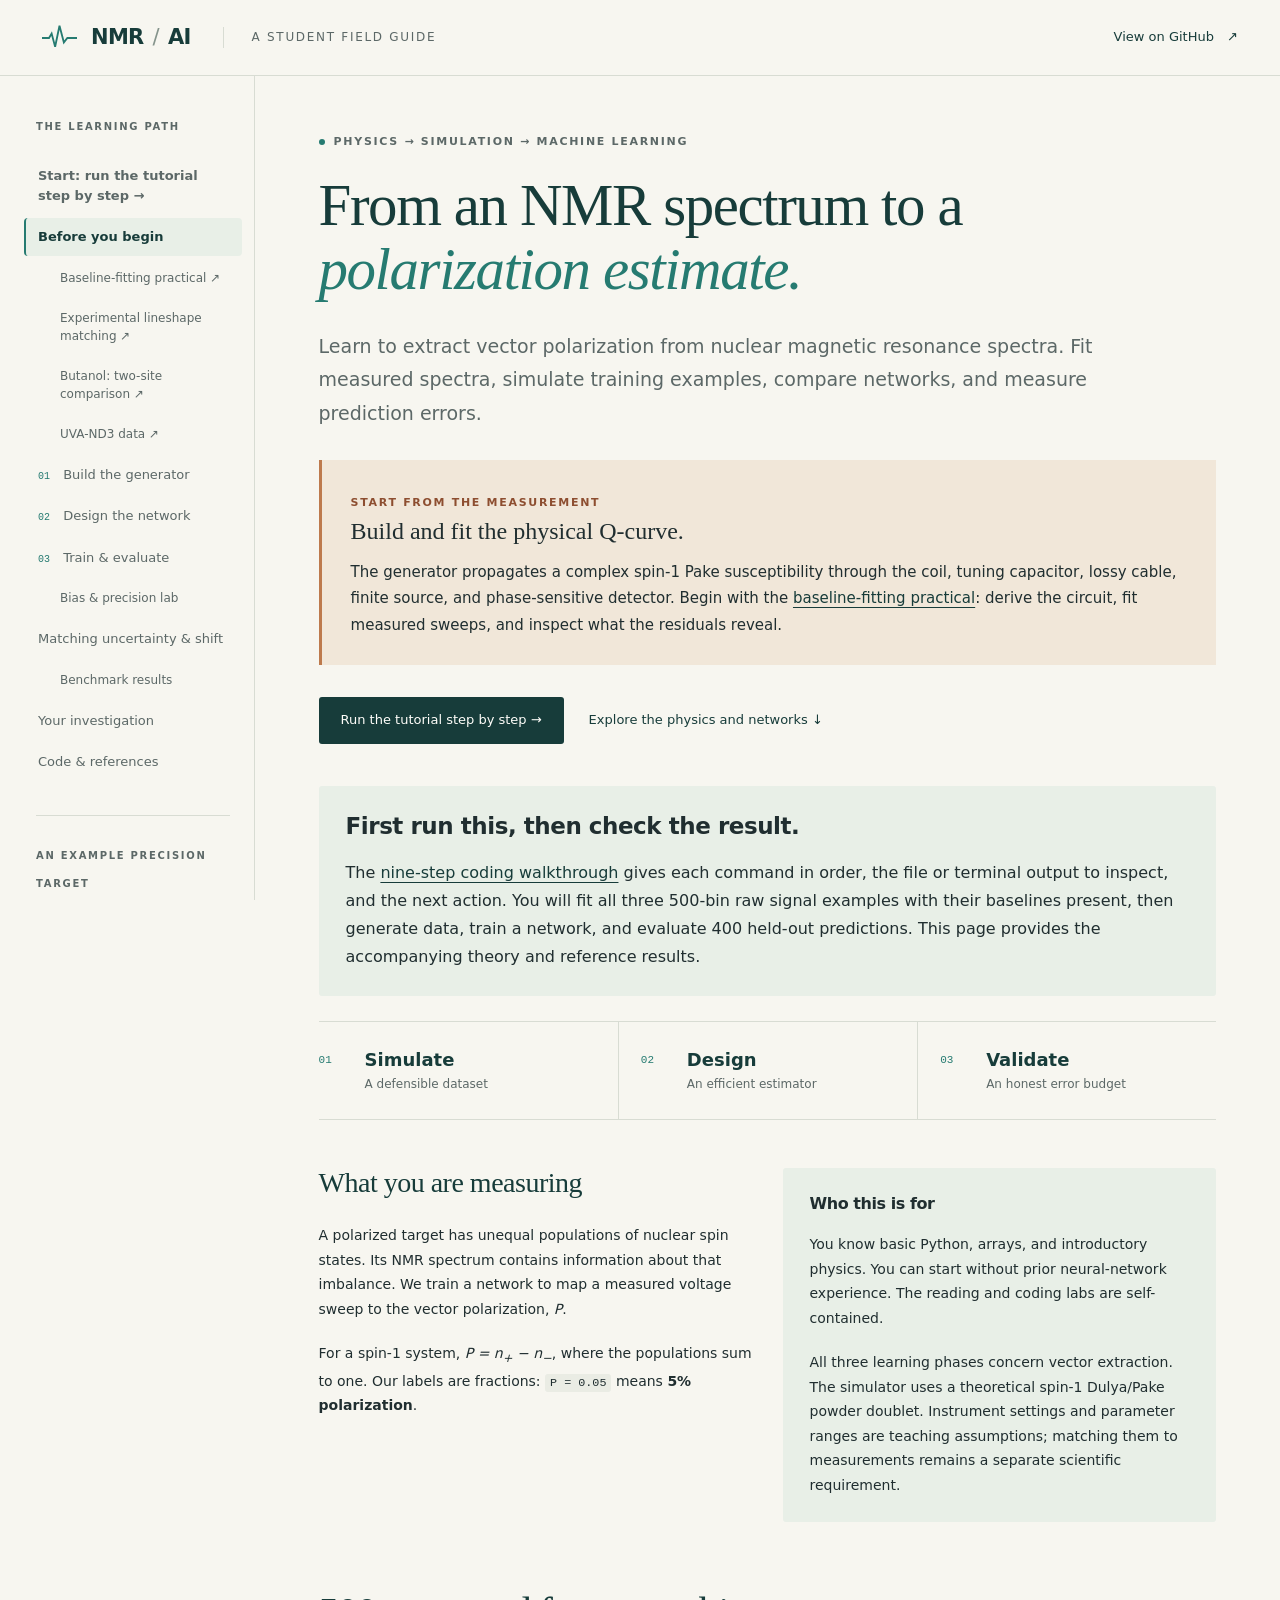
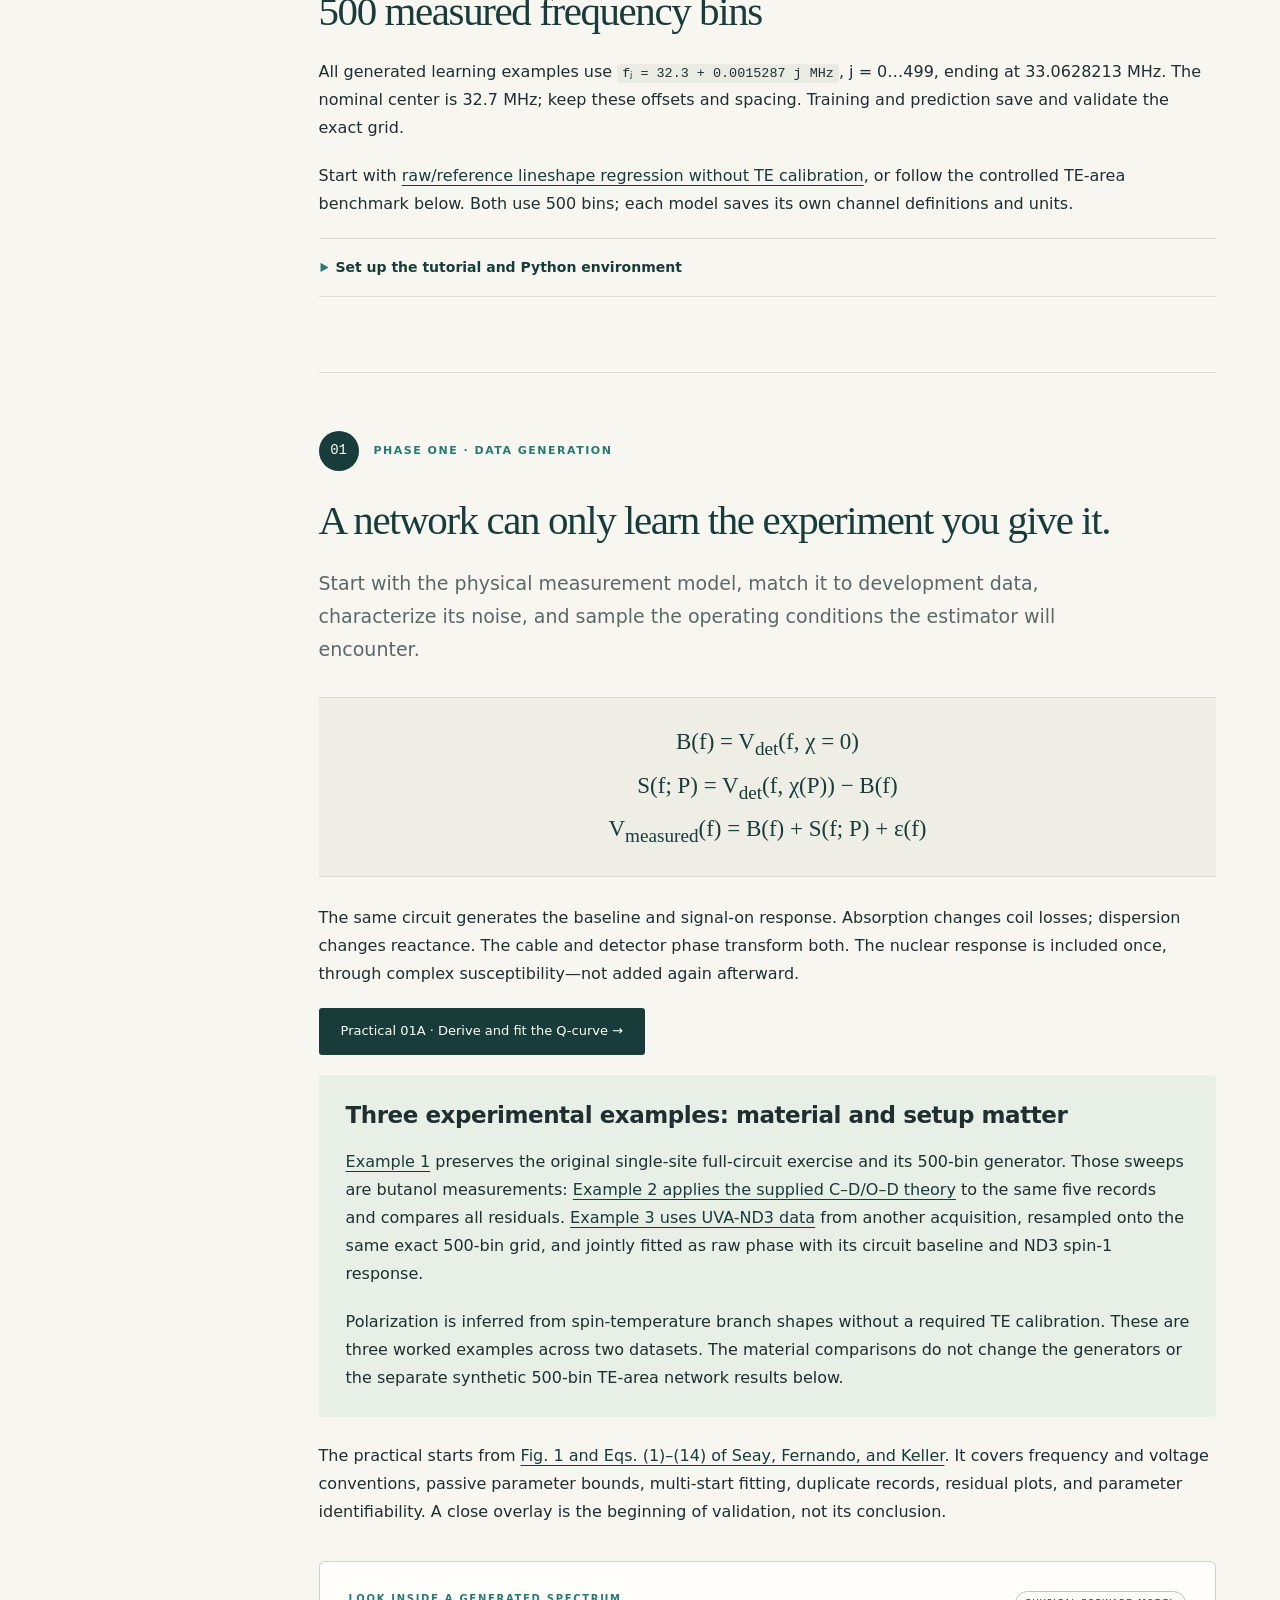
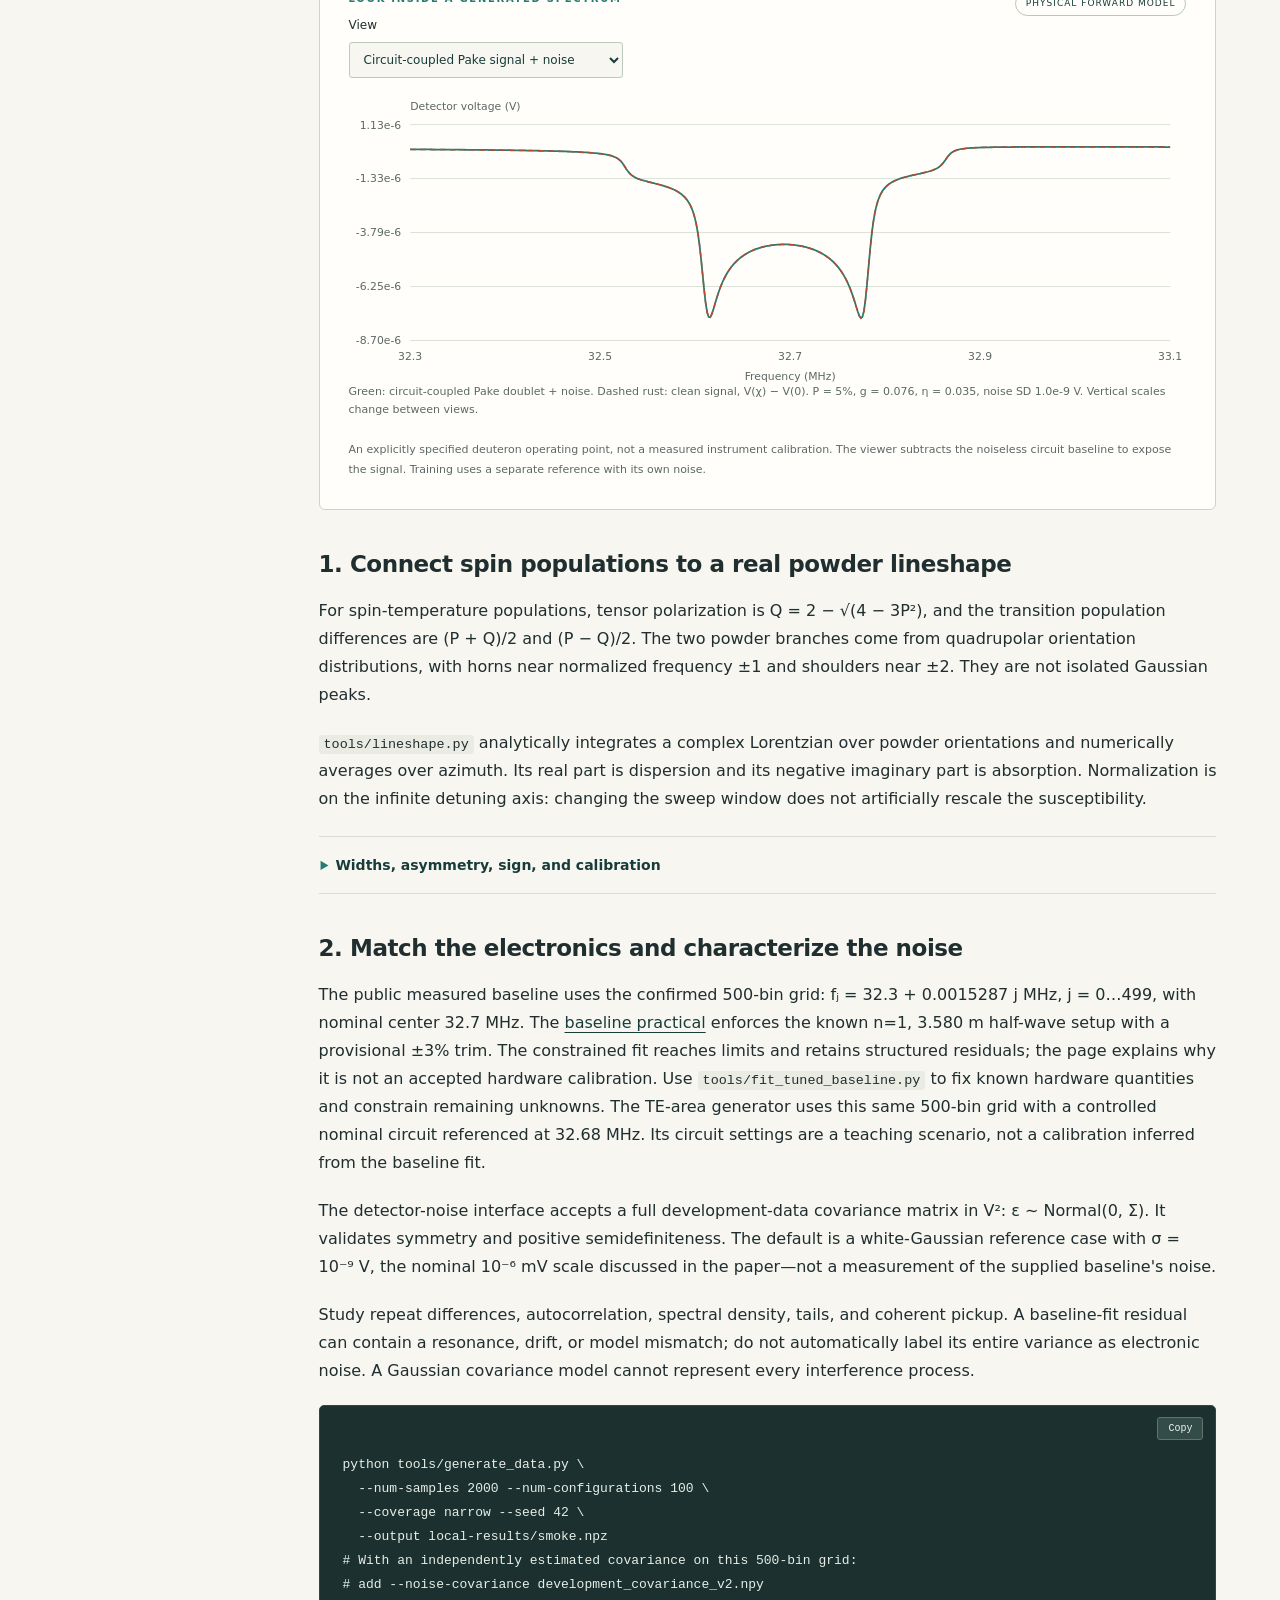
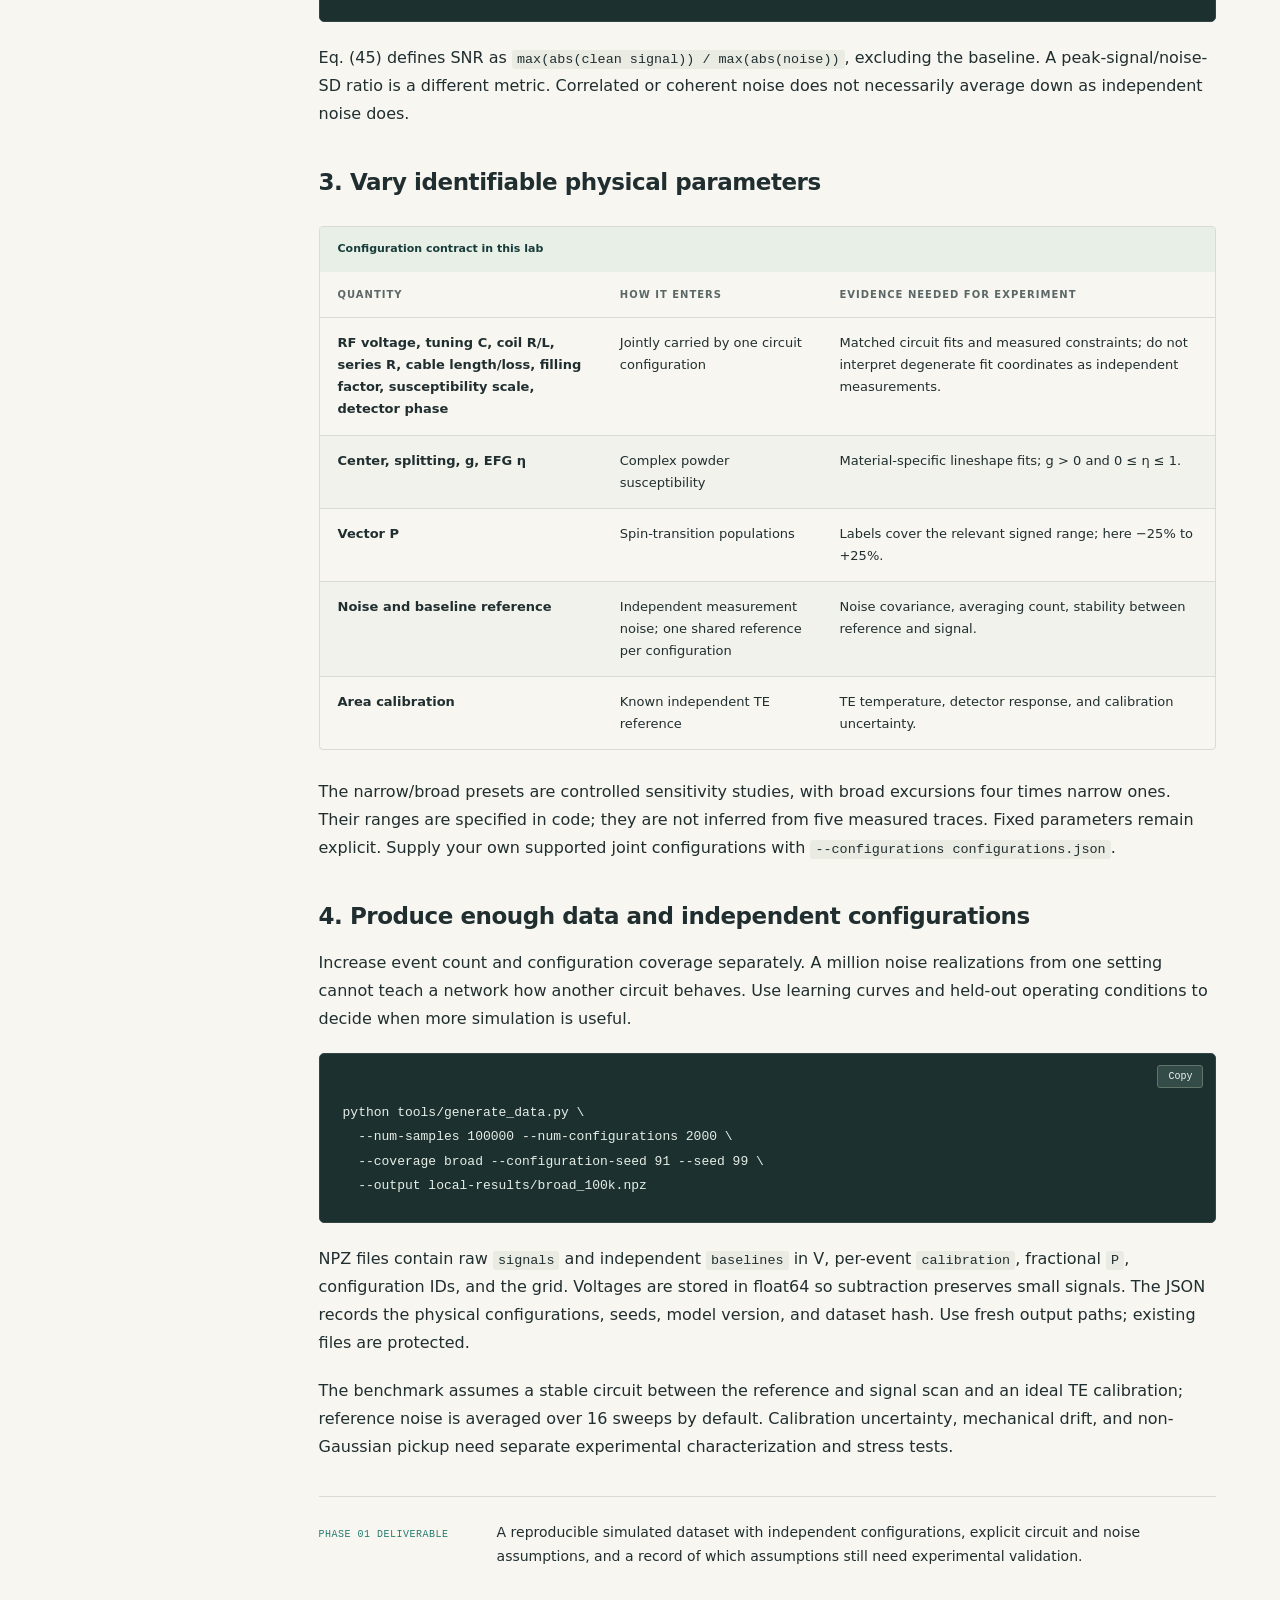
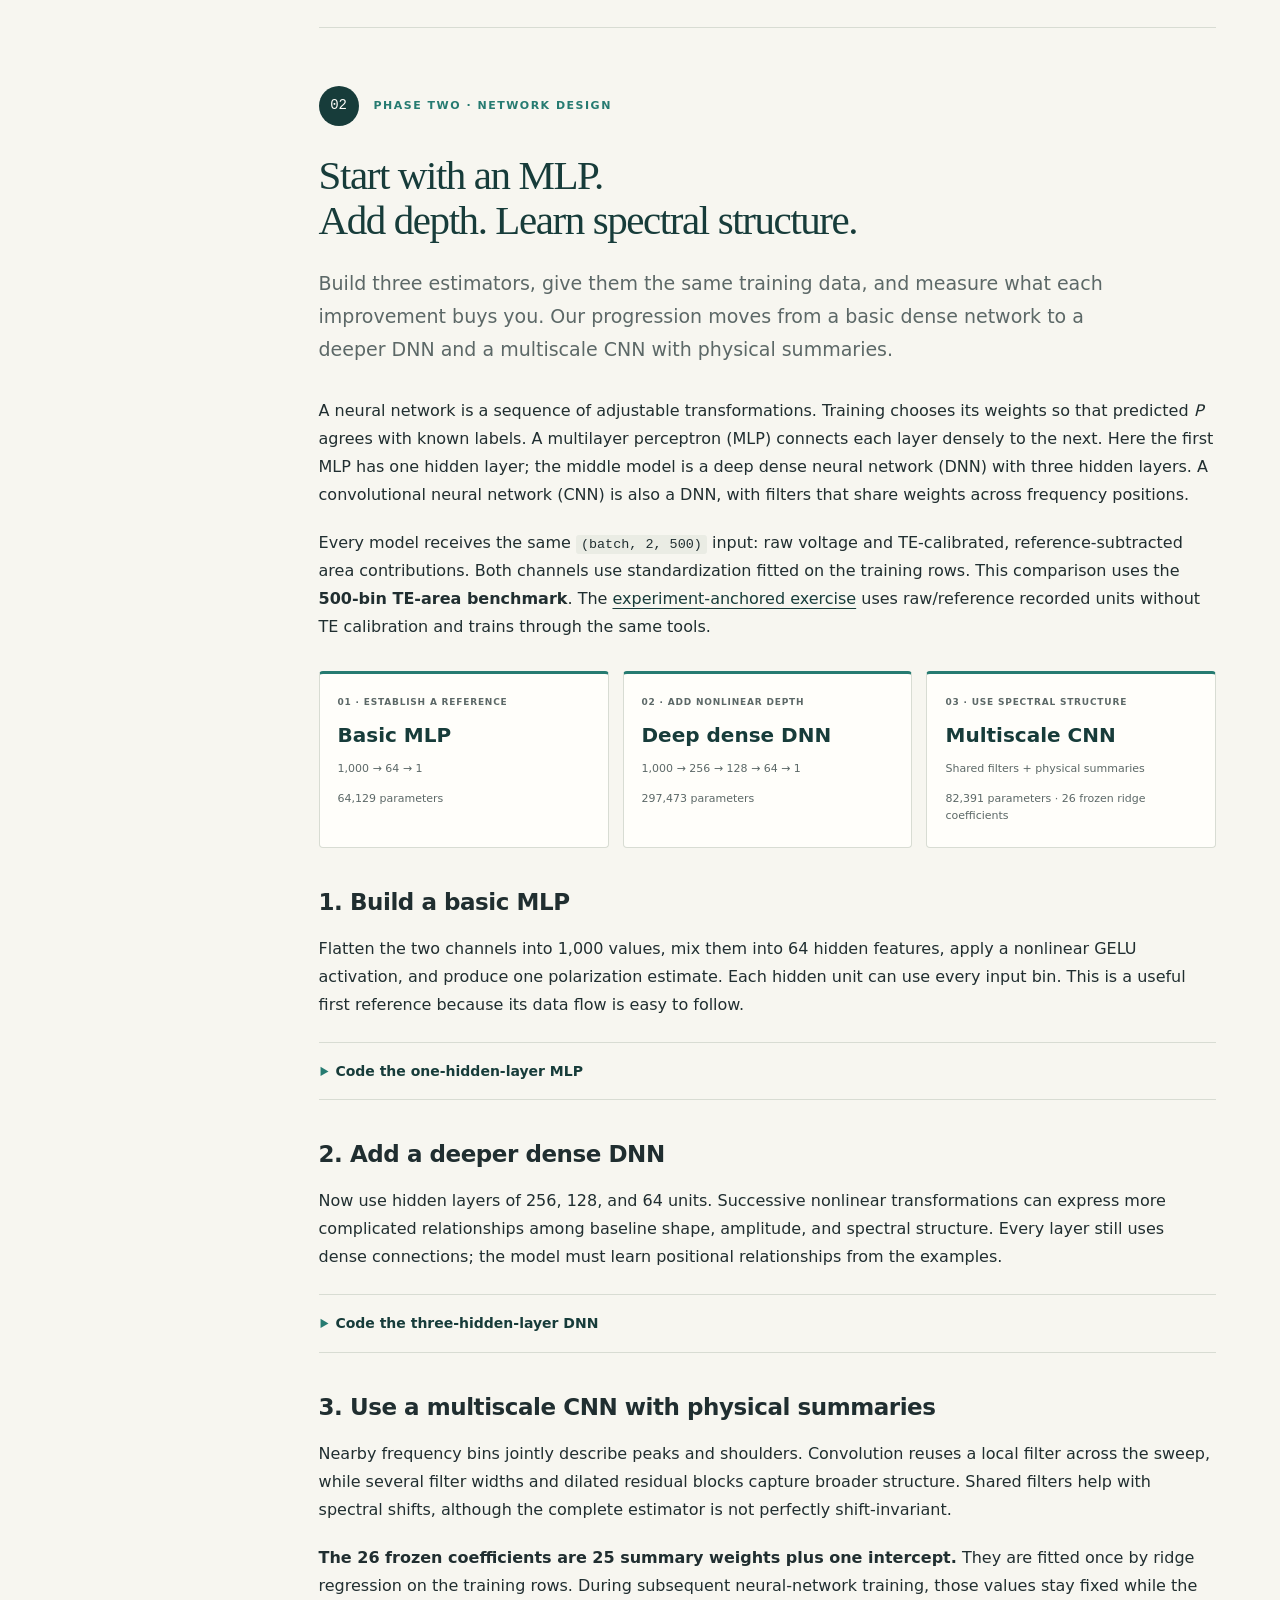
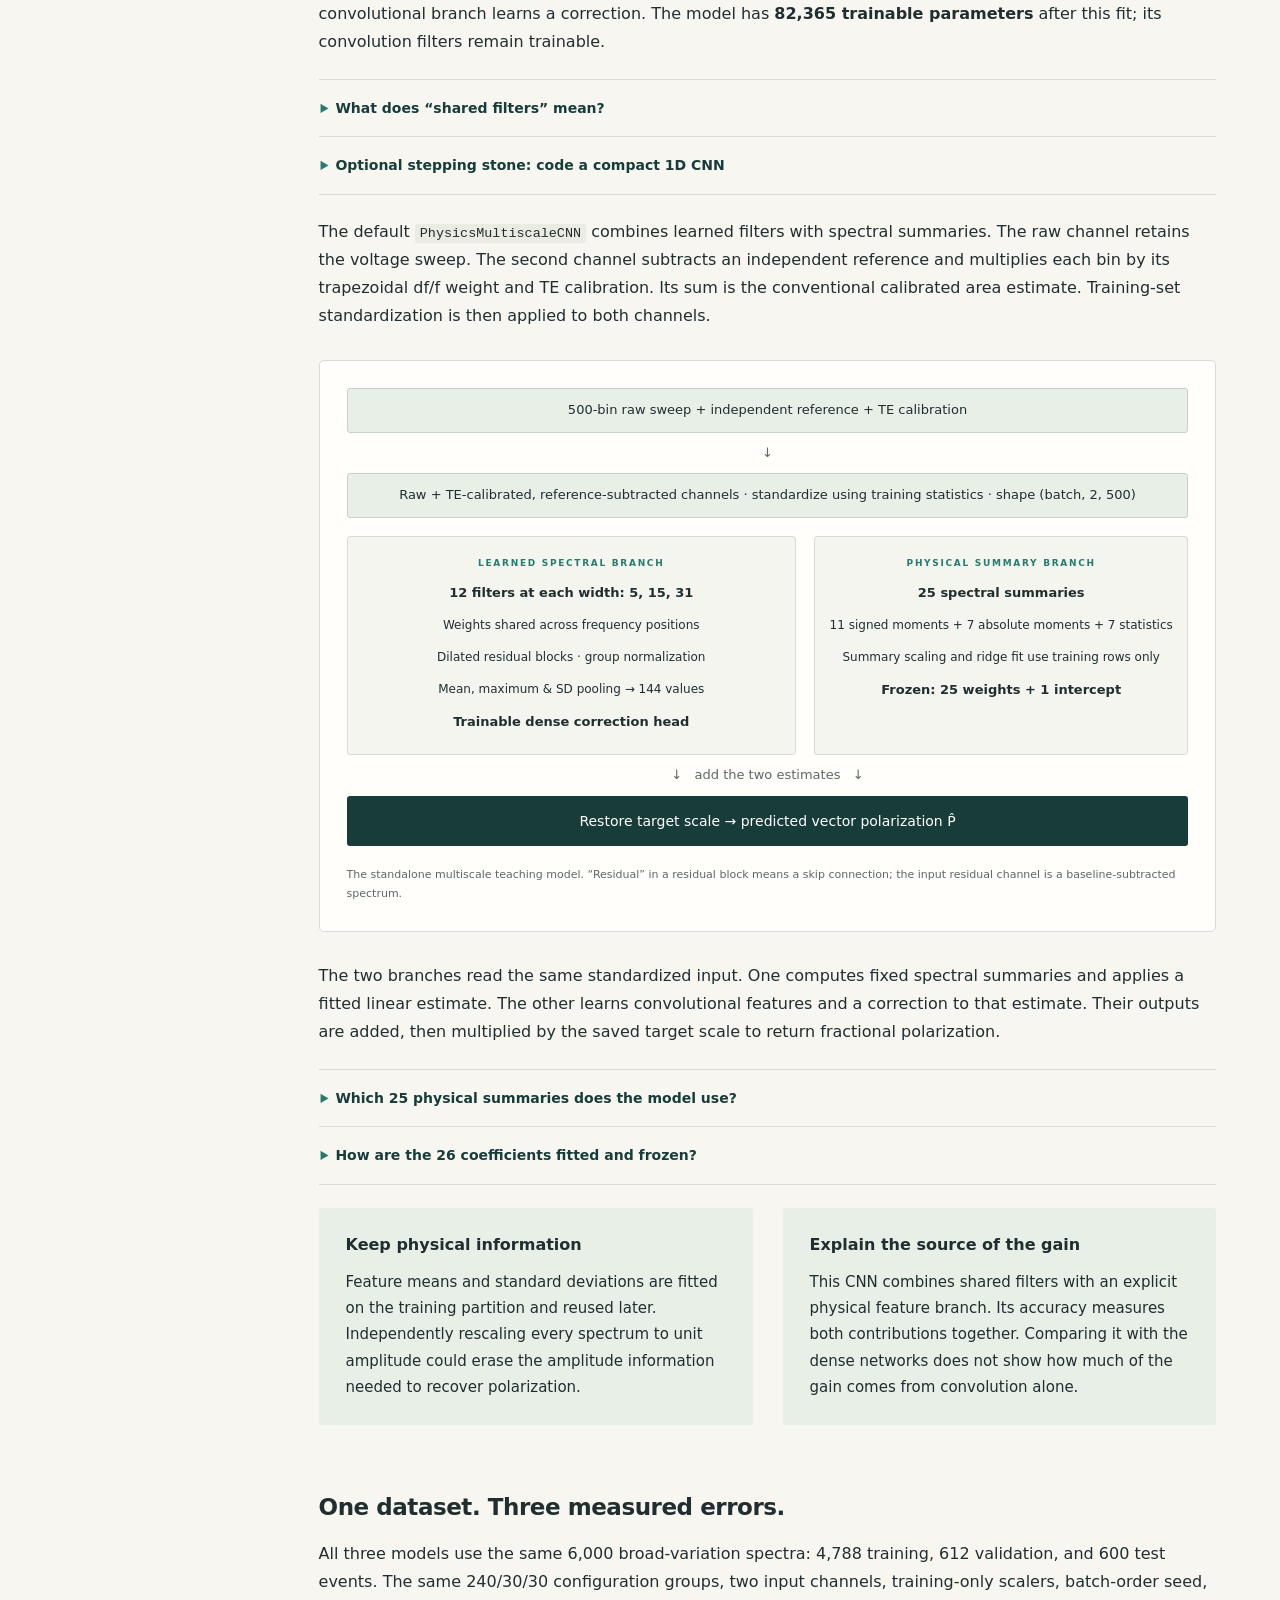
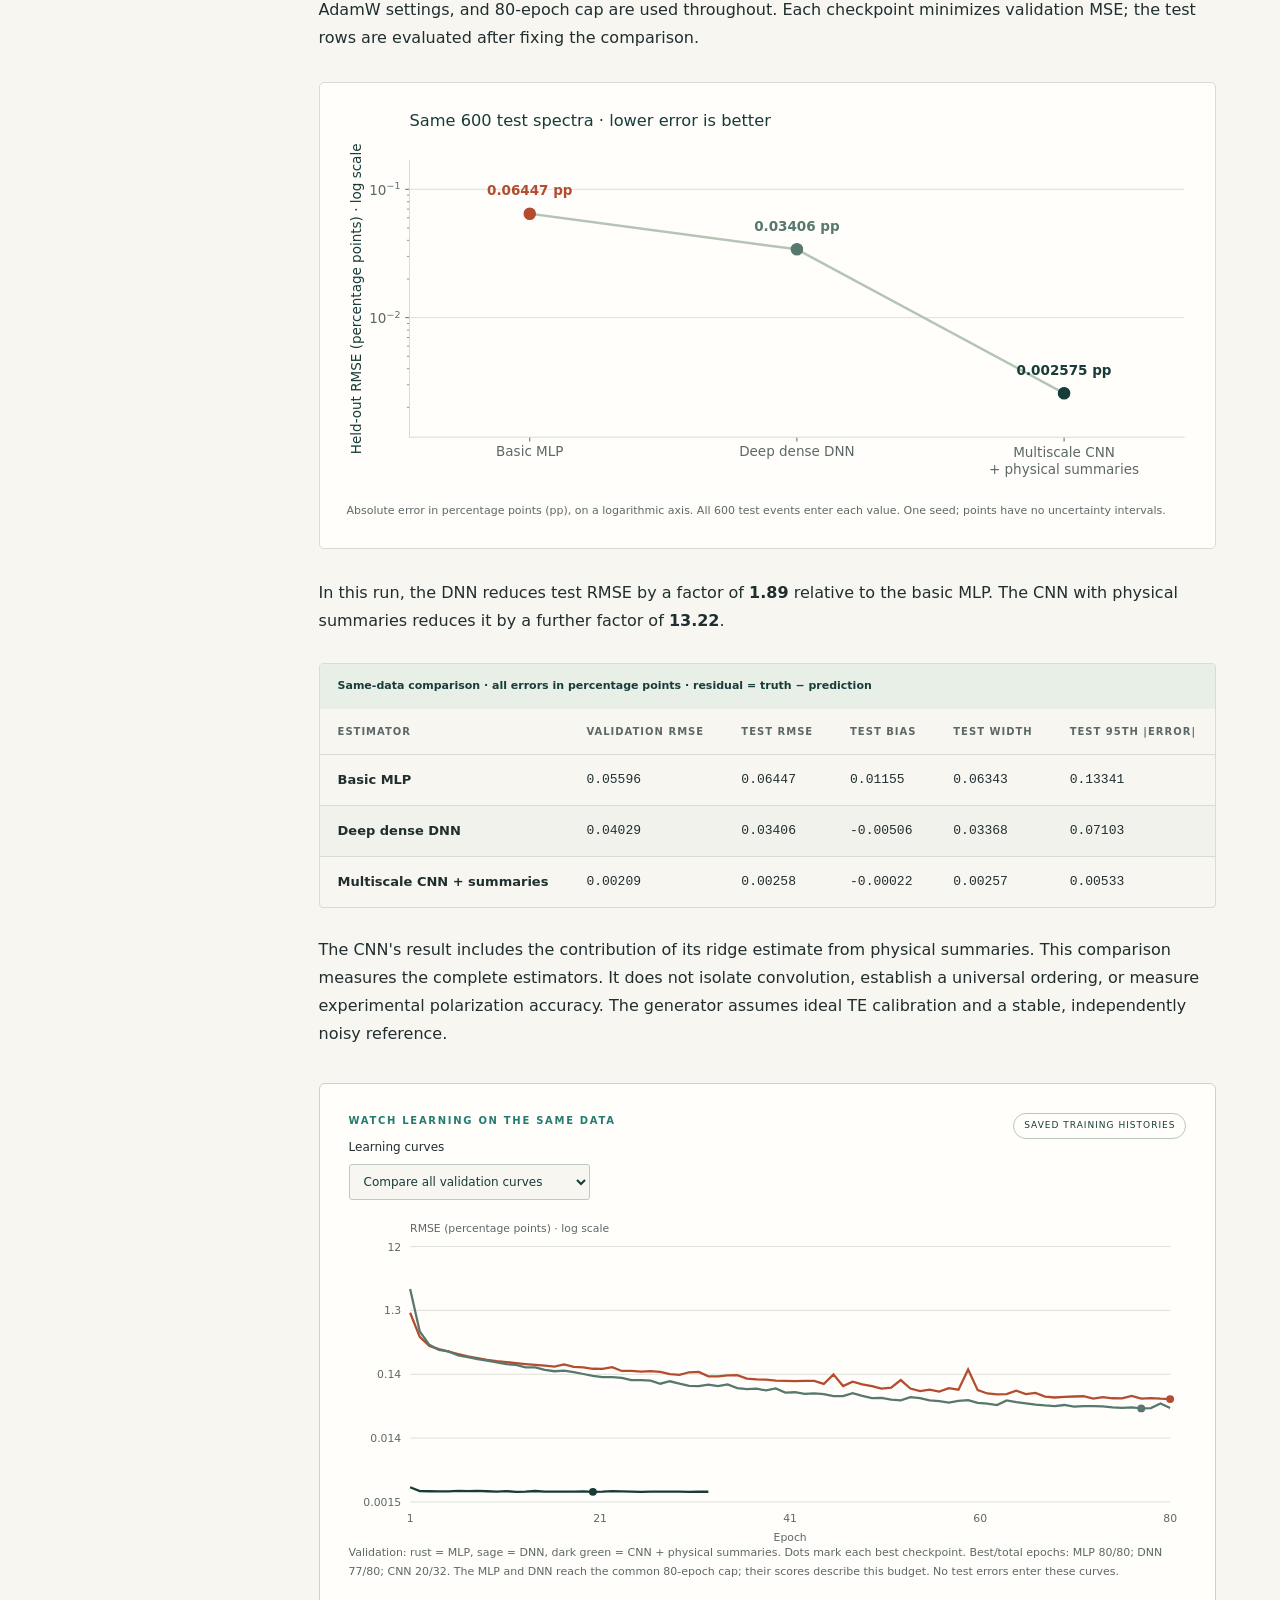
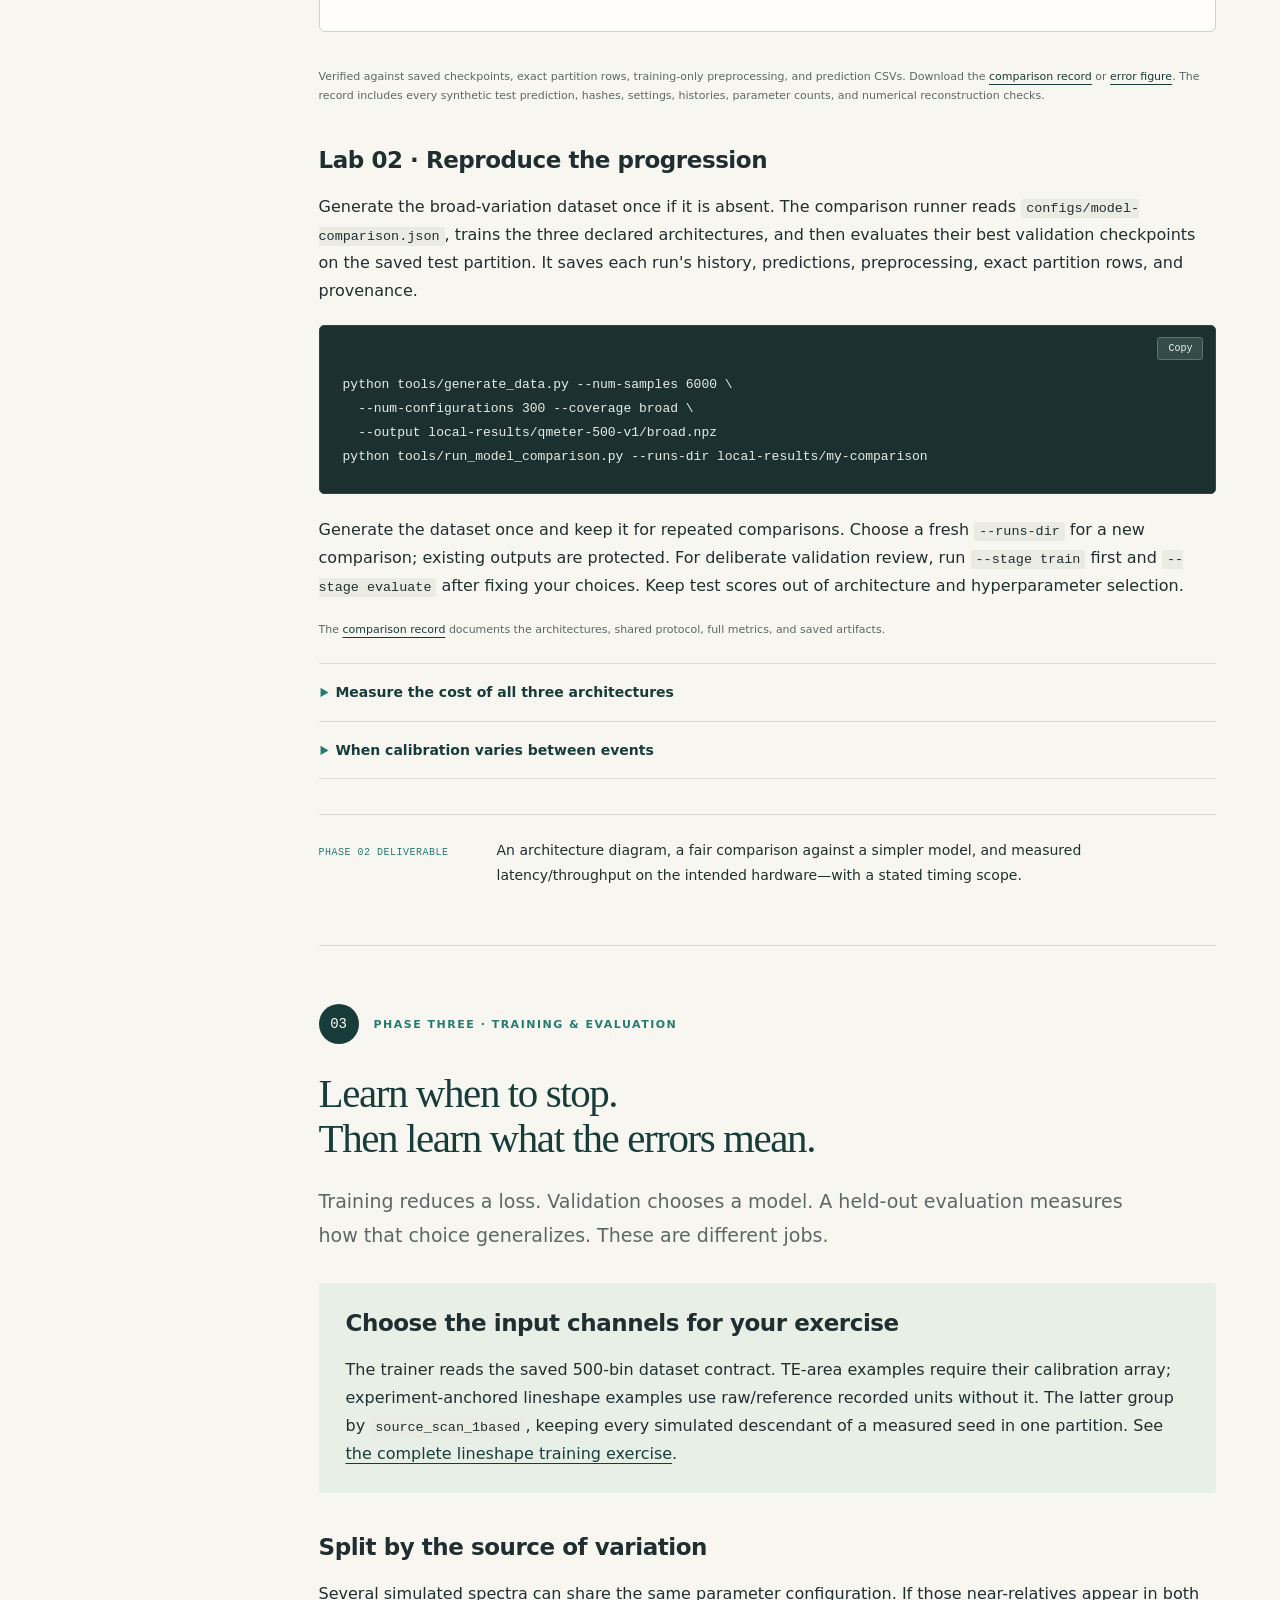
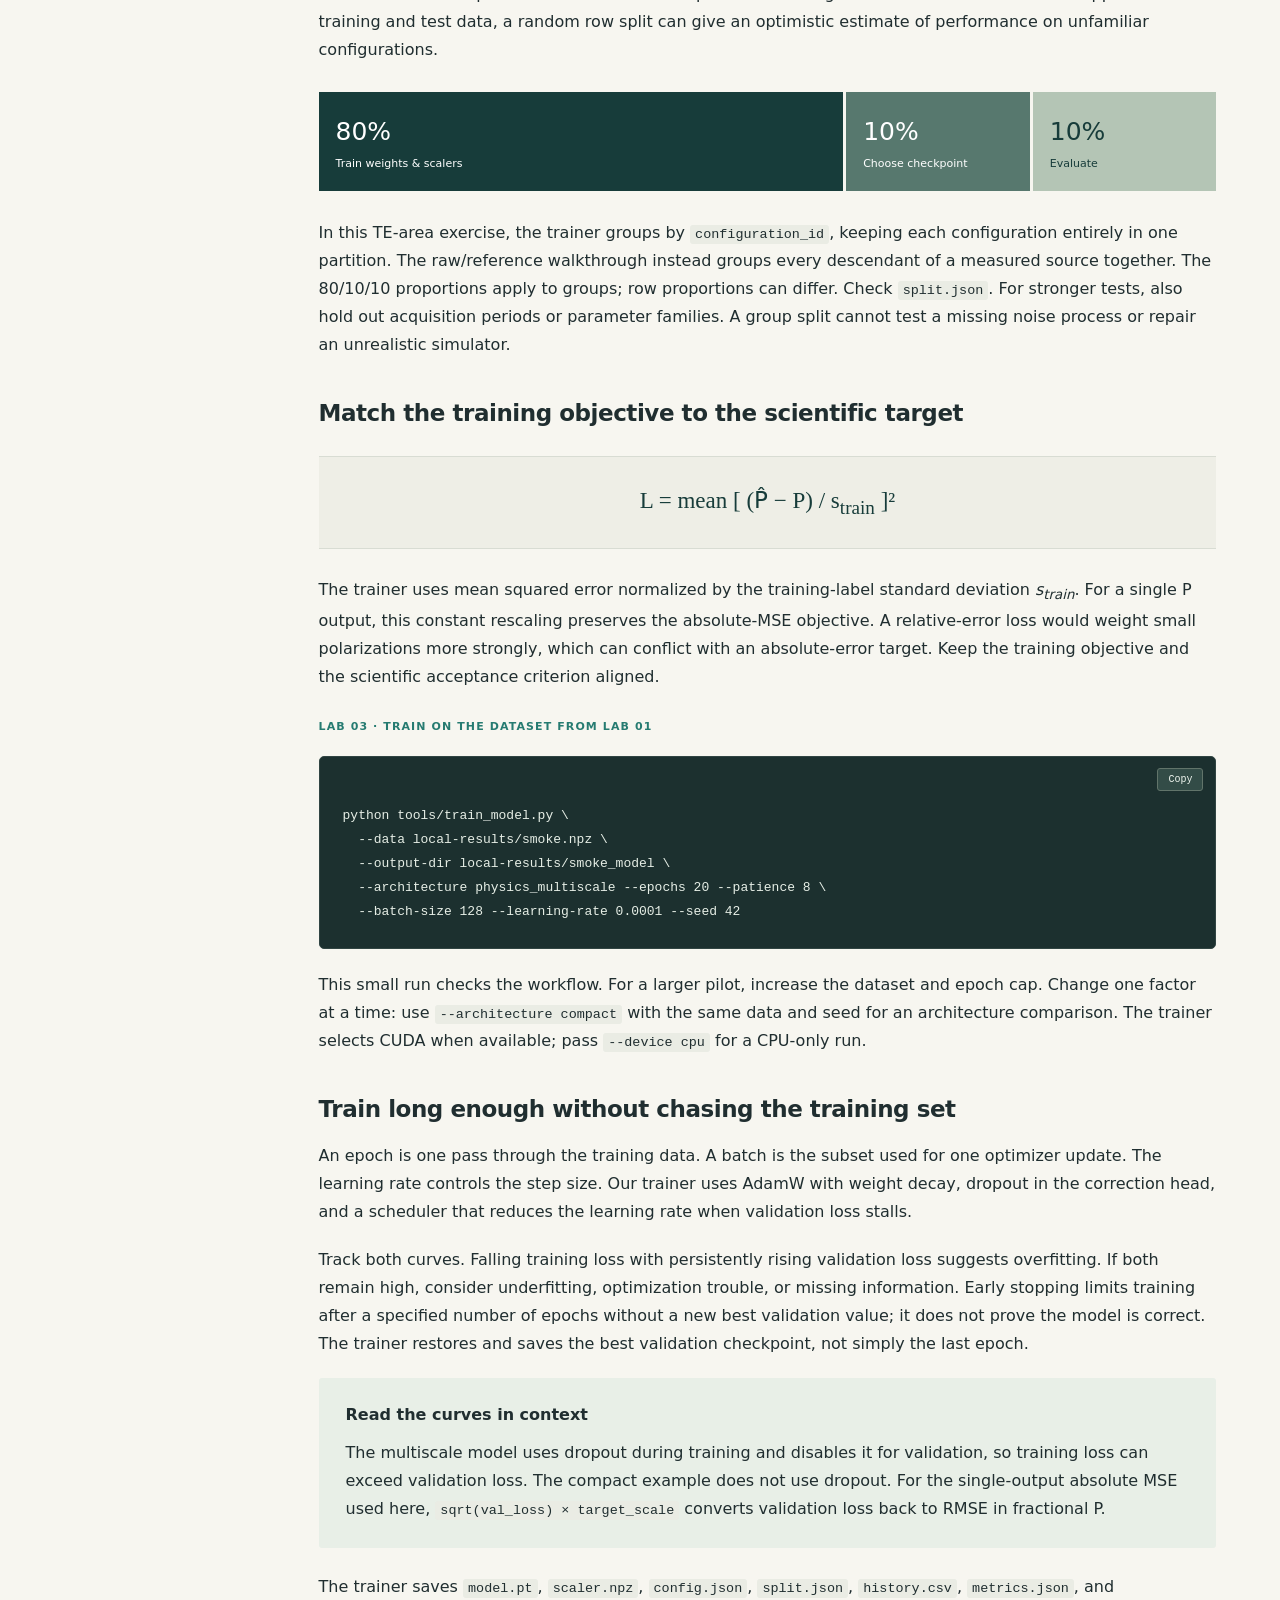
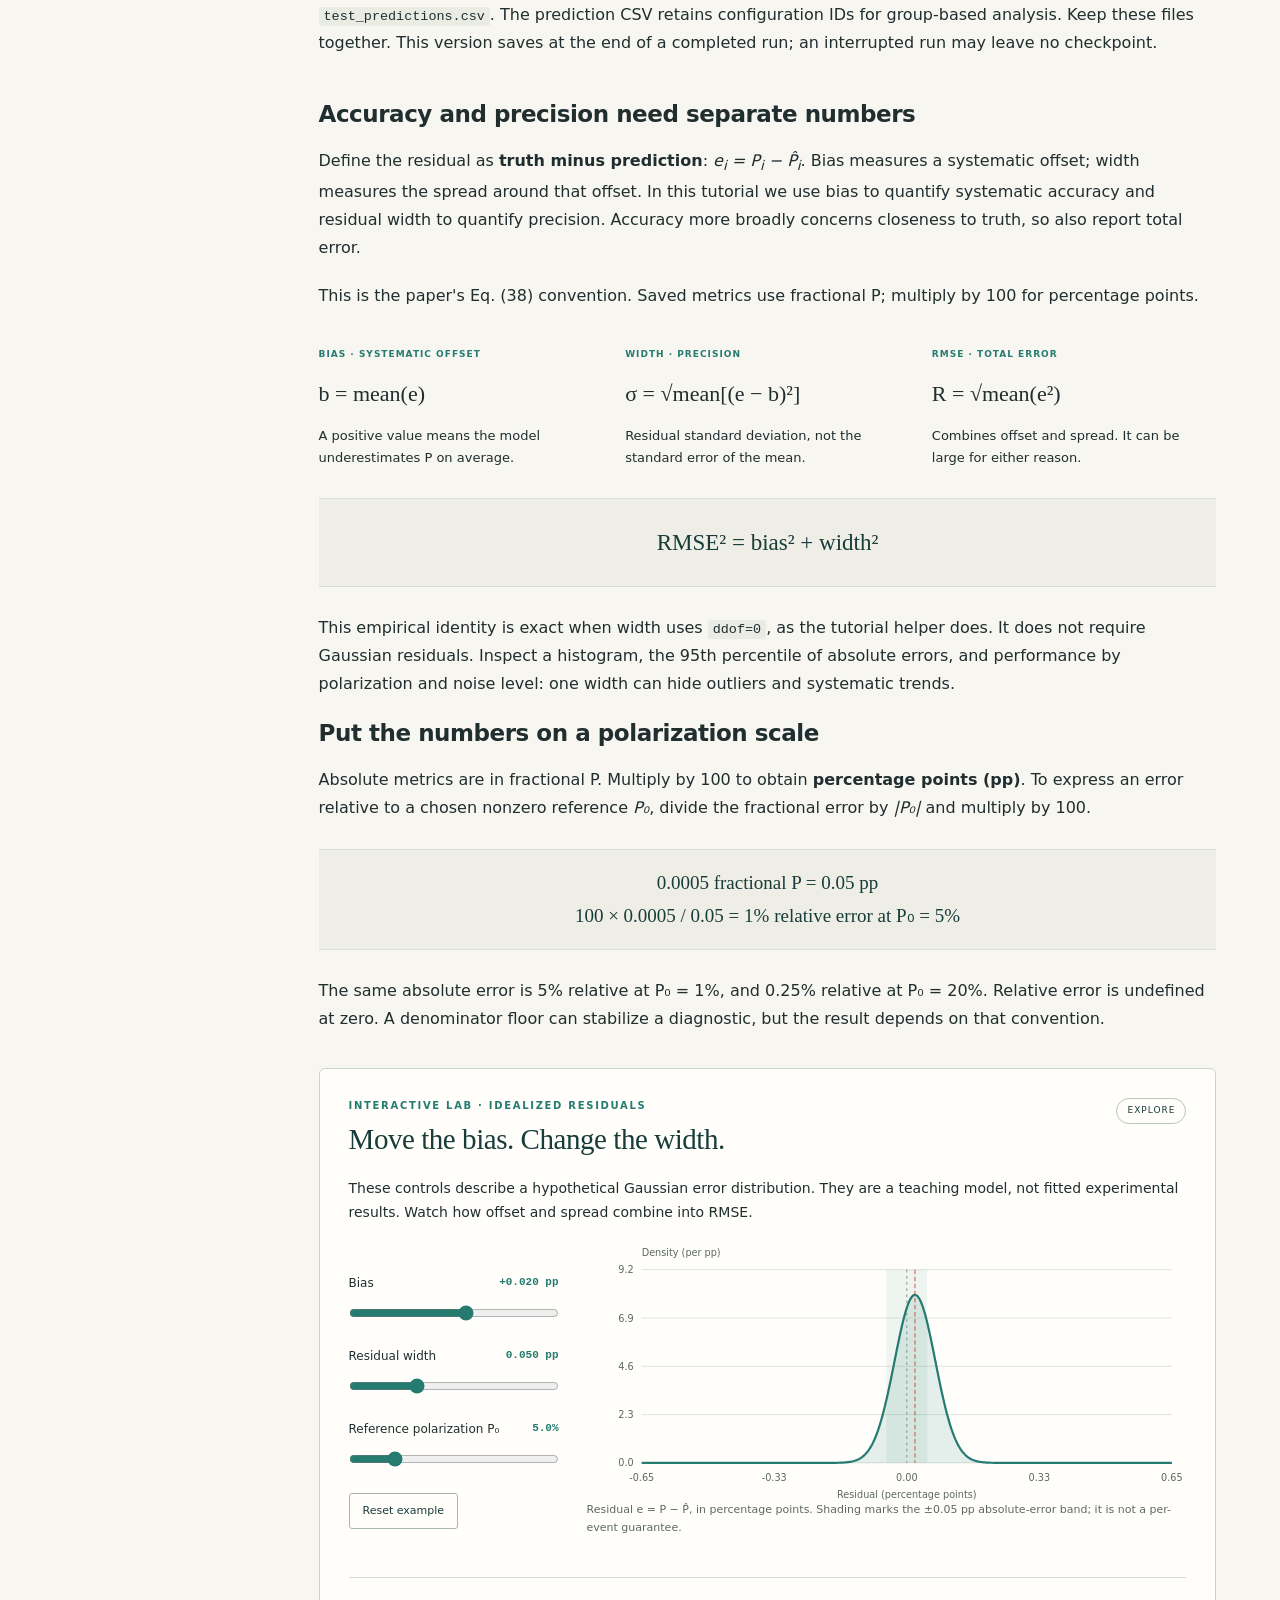
==== commit fa250327: "Simplify the learner path and organize repository references" ====
--- a/docs/index.html
+++ b/docs/index.html
@@ -33,7 +33,7 @@
     <a href="#training"><span>03</span> Train &amp; evaluate</a>
     <a href="#error-lab" class="subnav">Bias &amp; precision lab</a>
     <a href="#distribution-shift">Matching uncertainty &amp; shift</a>
-    <a href="#results" class="subnav">Our experiment notebook</a>
+    <a href="#results" class="subnav">Benchmark results</a>
     <a href="#assignment">Your investigation</a>
     <a href="#resources">Code &amp; references</a>
   </nav>
@@ -43,8 +43,8 @@
 <main id="main">
 <section id="start" class="hero">
   <p class="eyebrow"><span class="status-dot"></span> Physics → simulation → machine learning</p>
-  <h1>From a measured spectrum to a <em>trusted prediction.</em></h1>
-  <p class="lede">Learn to extract vector polarization from nuclear magnetic resonance spectra. Build realistic training data, choose a capable but efficient network, and measure what its predictions get right—and where they fail.</p>
+  <h1>From an NMR spectrum to a <em>polarization estimate.</em></h1>
+  <p class="lede">Learn to extract vector polarization from nuclear magnetic resonance spectra. Fit measured spectra, simulate training examples, compare networks, and measure prediction errors.</p>
   <aside class="callout"><span class="eyebrow">Start from the measurement</span><h4>Build and fit the physical Q-curve.</h4><p>The generator propagates a complex spin-1 Pake susceptibility through the coil, tuning capacitor, lossy cable, finite source, and phase-sensitive detector. Begin with the <a href="baseline.html">baseline-fitting practical</a>: derive the circuit, fit measured sweeps, and inspect what the residuals reveal.</p></aside>
   <div class="hero-actions"><a class="button" href="walkthrough.html">Run the tutorial step by step →</a><a class="text-link" href="#generator">Explore the physics and networks ↓</a></div>
   <aside class="note"><h3>First run this, then check the result.</h3><p>The <a href="walkthrough.html">nine-step coding walkthrough</a> gives each command in order, the file or terminal output to inspect, and the next action. You will fit all three 500-bin raw signal examples with their baselines present, then generate data, train a network, and evaluate 400 held-out predictions. This page provides the accompanying theory and reference results.</p></aside>
@@ -62,7 +62,7 @@
 source .venv/bin/activate
 python -m pip install -r requirements.txt
 python -c "import torch; print(torch.__version__); print('CUDA:', torch.cuda.is_available())"</code></pre>
-  <p>Use Python 3.10 or newer. On Windows, activation is <code>.venv\Scripts\activate</code>. A CPU is enough to inspect data and run a small example; larger training runs benefit from a GPU. Use the <a href="https://pytorch.org/get-started/locally/">official PyTorch installer</a> for your hardware.</p><p>Run all lab commands from <code>NMR-AI/</code>. Scripts live in <code>tools/</code>; generated data and models go into <code>local-results/</code>. No other repository or pre-trained checkpoint is required.</p><p>The page's plots include small, precomputed teaching examples. You can regenerate the examples with the scripts below. These simulated results demonstrate the workflow; they are not experimental accuracy measurements.</p></div></details>
+  <p>Use Python 3.10 or newer. The command blocks use Bash; on Windows, use WSL. A CPU is enough to inspect data and run a small example; larger training runs benefit from a GPU. Use the <a href="https://pytorch.org/get-started/locally/">official PyTorch installer</a> for your hardware.</p><p>Run all lab commands from <code>NMR-AI/</code>. Scripts live in <code>tools/</code>; generated data and models go into <code>local-results/</code>. No other repository or pre-trained checkpoint is required.</p><p>The page's plots include small, precomputed teaching examples. You can regenerate the examples with the scripts below. These simulated results demonstrate the workflow; they are not experimental accuracy measurements.</p></div></details>
 </section>
 
 <section id="generator" class="chapter">
@@ -72,15 +72,15 @@
   <div class="equation">B(f) = V<sub>det</sub>(f, χ = 0)<br>S(f; P) = V<sub>det</sub>(f, χ(P)) − B(f)<br>V<sub>measured</sub>(f) = B(f) + S(f; P) + ε(f)</div>
   <p>The same circuit generates the baseline and signal-on response. Absorption changes coil losses; dispersion changes reactance. The cable and detector phase transform both. The nuclear response is included once, through complex susceptibility—not added again afterward.</p>
   <p><a class="button" href="baseline.html">Practical 01A · Derive and fit the Q-curve →</a></p>
-  <aside class="note"><h3>Three experimental examples: material and setup matter</h3><p><a href="matching.html">Example 1</a> preserves the original single-site full-circuit exercise and its 500-bin generator. The owner identified those sweeps as butanol: <a href="butanol.html">Example 2 applies the supplied C–D/O–D theory</a> to the same five records and compares all residuals. <a href="uva-nd3.html">Example 3 uses UVA-ND3 data</a> from another acquisition, resampled onto the same exact 500-bin grid, and jointly fitted as raw phase with its circuit baseline and ND3 spin-1 response.</p><p>Polarization is inferred from spin-temperature branch shapes without a required TE calibration. These are three worked examples across two datasets. The material comparisons do not change the generators or the separate synthetic 500-bin TE-area network results below.</p></aside>
+  <aside class="note"><h3>Three experimental examples: material and setup matter</h3><p><a href="matching.html">Example 1</a> preserves the original single-site full-circuit exercise and its 500-bin generator. Those sweeps are butanol measurements: <a href="butanol.html">Example 2 applies the supplied C–D/O–D theory</a> to the same five records and compares all residuals. <a href="uva-nd3.html">Example 3 uses UVA-ND3 data</a> from another acquisition, resampled onto the same exact 500-bin grid, and jointly fitted as raw phase with its circuit baseline and ND3 spin-1 response.</p><p>Polarization is inferred from spin-temperature branch shapes without a required TE calibration. These are three worked examples across two datasets. The material comparisons do not change the generators or the separate synthetic 500-bin TE-area network results below.</p></aside>
   <p>The practical starts from <a href="https://arxiv.org/pdf/2603.10146v5#page=4">Fig. 1 and Eqs. (1)–(14) of Seay, Fernando, and Keller</a>. It covers frequency and voltage conventions, passive parameter bounds, multi-start fitting, duplicate records, residual plots, and parameter identifiability. A close overlay is the beginning of validation, not its conclusion.</p>
   <div class="results-panel"><div class="panel-heading"><div><p class="eyebrow">Look inside a generated spectrum</p><label class="select-label" for="spectrum-select">View</label><select id="spectrum-select"><option value="residual">Circuit-coupled Pake signal + noise</option><option value="raw">Full sweep + physical Q-curve</option><option value="noise">Detector noise only</option></select></div><span class="badge">Physical forward model</span></div><svg id="spectrum-chart" class="chart" viewBox="0 0 850 290" role="img" aria-label="Complex Pake susceptibility propagated through a physical Q-meter circuit"></svg><p class="chart-caption" id="spectrum-caption">Generated P = 5% example. Voltage is in V; vertical scales change between views.</p><p class="provenance">An explicitly specified deuteron operating point, not a measured instrument calibration. The viewer subtracts the noiseless circuit baseline to expose the signal. Training uses a separate reference with its own noise.</p></div>
   <h3>1. Connect spin populations to a real powder lineshape</h3>
   <p>For spin-temperature populations, tensor polarization is Q = 2 − √(4 − 3P²), and the transition population differences are (P + Q)/2 and (P − Q)/2. The two powder branches come from quadrupolar orientation distributions, with horns near normalized frequency ±1 and shoulders near ±2. They are not isolated Gaussian peaks.</p>
   <p><code>tools/lineshape.py</code> analytically integrates a complex Lorentzian over powder orientations and numerically averages over azimuth. Its real part is dispersion and its negative imaginary part is absorption. Normalization is on the infinite detuning axis: changing the sweep window does not artificially rescale the susceptibility.</p>
-  <details><summary>Widths, asymmetry, sign, and calibration</summary><div class="details-body"><p>Use x = (f − f₀)/split, with frequencies in the same units. The Lorentzian half-width is <code>g × split_mhz</code>; <code>eta</code> is EFG asymmetry, distinct from the coil filling factor. Spin weights remain finite at P = 0 and ±1. This lab models a single quadrupolar site under spin temperature, not independently driven tensor polarization.</p><p>The susceptibility amplitude coefficient is an explicit setup parameter. We obtain the area calibration from an independent thermal-equilibrium reference: C<sub>cal</sub> = P<sub>TE</sub> / ∫S<sub>TE</sub>(f)/f df. It does not come from the enhanced spectrum's unknown label. Detector phase and inversion determine voltage polarity.</p><p>See <a href="https://doi.org/10.1016/S0168-9002(97)00317-3">Dulya et al. (1997)</a> and the <a href="https://github.com/zetanaut/NMR-AI/blob/main/notes/physics-electronics-theory.md">full physics notes</a>.</p></div></details>
+  <details><summary>Widths, asymmetry, sign, and calibration</summary><div class="details-body"><p>Use x = (f − f₀)/split, with frequencies in the same units. The Lorentzian half-width is <code>g × split_mhz</code>; <code>eta</code> is EFG asymmetry, distinct from the coil filling factor. Spin weights remain finite at P = 0 and ±1. This lab models a single quadrupolar site under spin temperature, not independently driven tensor polarization.</p><p>The susceptibility amplitude coefficient is an explicit setup parameter. We obtain the area calibration from an independent thermal-equilibrium reference: C<sub>cal</sub> = P<sub>TE</sub> / ∫S<sub>TE</sub>(f)/f df. It does not come from the enhanced spectrum's unknown label. Detector phase and inversion determine voltage polarity.</p><p>See <a href="https://doi.org/10.1016/S0168-9002(97)00317-3">Dulya et al. (1997)</a> and the <a href="https://github.com/zetanaut/NMR-AI/blob/main/docs/reference/physics-electronics-theory.md">full physics notes</a>.</p></div></details>
   <h3>2. Match the electronics and characterize the noise</h3>
-  <p>The public measured baseline uses the owner's confirmed 500-bin grid: fⱼ = 32.3 + 0.0015287 j MHz, j = 0…499, with nominal center 32.7 MHz. The <a href="baseline.html#example">baseline practical</a> enforces the known n=1, 3.580 m half-wave setup with a provisional ±3% trim. The constrained fit reaches limits and retains structured residuals; the page explains why it is not an accepted hardware calibration. Use <code>tools/fit_tuned_baseline.py</code> to fix known hardware quantities and constrain remaining unknowns. The TE-area generator uses this same 500-bin grid with a controlled nominal circuit referenced at 32.68 MHz. Its circuit settings are a teaching scenario, not a calibration inferred from the baseline fit.</p>
+  <p>The public measured baseline uses the confirmed 500-bin grid: fⱼ = 32.3 + 0.0015287 j MHz, j = 0…499, with nominal center 32.7 MHz. The <a href="baseline.html#example">baseline practical</a> enforces the known n=1, 3.580 m half-wave setup with a provisional ±3% trim. The constrained fit reaches limits and retains structured residuals; the page explains why it is not an accepted hardware calibration. Use <code>tools/fit_tuned_baseline.py</code> to fix known hardware quantities and constrain remaining unknowns. The TE-area generator uses this same 500-bin grid with a controlled nominal circuit referenced at 32.68 MHz. Its circuit settings are a teaching scenario, not a calibration inferred from the baseline fit.</p>
   <p>The detector-noise interface accepts a full development-data covariance matrix in V²: ε ∼ Normal(0, Σ). It validates symmetry and positive semidefiniteness. The default is a white-Gaussian reference case with σ = 10⁻⁹ V, the nominal 10⁻⁶ mV scale discussed in the paper—not a measurement of the supplied baseline's noise.</p>
   <p>Study repeat differences, autocorrelation, spectral density, tails, and coherent pickup. A baseline-fit residual can contain a resonance, drift, or model mismatch; do not automatically label its entire variance as electronic noise. A Gaussian covariance model cannot represent every interference process.</p>
 <pre><code>python tools/generate_data.py \
@@ -107,7 +107,7 @@
   --output local-results/broad_100k.npz</code></pre>
   <p>NPZ files contain raw <code>signals</code> and independent <code>baselines</code> in V, per-event <code>calibration</code>, fractional <code>P</code>, configuration IDs, and the grid. Voltages are stored in float64 so subtraction preserves small signals. The JSON records the physical configurations, seeds, model version, and dataset hash. Use fresh output paths; existing files are protected.</p>
   <p>The benchmark assumes a stable circuit between the reference and signal scan and an ideal TE calibration; reference noise is averaged over 16 sweeps by default. Calibration uncertainty, mechanical drift, and non-Gaussian pickup need separate experimental characterization and stress tests.</p>
-  <div class="checkpoint"><span>Phase 01 deliverable</span><p>A circuit-validated, experimentally checked generator contract, supported noise and parameter distributions, and a reproducible dataset with independent configurations.</p></div>
+  <div class="checkpoint"><span>Phase 01 deliverable</span><p>A reproducible simulated dataset with independent configurations, explicit circuit and noise assumptions, and a record of which assumptions still need experimental validation.</p></div>
 </section>
 
 <section id="network" class="chapter">
@@ -263,10 +263,9 @@
 <pre><code>python tools/generate_data.py --num-samples 6000 \
   --num-configurations 300 --coverage broad \
   --output local-results/qmeter-500-v1/broad.npz
-python tools/run_model_comparison.py
-python tools/export_model_comparison.py</code></pre>
-  <p>Reuse an existing dataset rather than rerunning the first command. Existing outputs are protected. Use <code>--runs-dir local-results/my-comparison</code> on both comparison commands for a fresh run. For deliberate validation review, run <code>--stage train</code> first and <code>--stage evaluate</code> after fixing your choices. Keep test scores out of architecture and hyperparameter selection.</p>
-  <p class="provenance">The <a href="https://github.com/zetanaut/NMR-AI/blob/main/notes/model-comparison.md">comparison record</a> documents the architectures, shared protocol, full metrics, and saved artifacts.</p>
+python tools/run_model_comparison.py --runs-dir local-results/my-comparison</code></pre>
+  <p>Generate the dataset once and keep it for repeated comparisons. Choose a fresh <code>--runs-dir</code> for a new comparison; existing outputs are protected. For deliberate validation review, run <code>--stage train</code> first and <code>--stage evaluate</code> after fixing your choices. Keep test scores out of architecture and hyperparameter selection.</p>
+  <p class="provenance">The <a href="https://github.com/zetanaut/NMR-AI/blob/main/docs/reference/model-comparison.md">comparison record</a> documents the architectures, shared protocol, full metrics, and saved artifacts.</p>
   <details><summary>Measure the cost of all three architectures</summary><div class="details-body"><p>Parameter counts are not latency measurements. Use batch size one for a live scan and larger batches for offline throughput. The helper uses PyTorch's benchmark timer, evaluation mode, and disabled gradient tracking.</p>
 <pre><code>for architecture in mlp dnn physics_multiscale; do
   python tools/benchmark_network.py \
@@ -285,7 +284,7 @@
   <h3>Split by the source of variation</h3>
   <p>Several simulated spectra can share the same parameter configuration. If those near-relatives appear in both training and test data, a random row split can give an optimistic estimate of performance on unfamiliar configurations.</p>
   <div class="split-diagram" aria-label="80 percent training, 10 percent validation, 10 percent test"><div><strong>80%</strong><span>Train weights &amp; scalers</span></div><div><strong>10%</strong><span>Choose checkpoint</span></div><div><strong>10%</strong><span>Evaluate</span></div></div>
-  <p>The tutorial trainer always groups by <code>configuration_id</code>, keeping each configuration entirely in one partition. The 80/10/10 proportions apply to groups; row proportions can differ. Check <code>split.json</code>. For stronger tests, also hold out acquisition periods or parameter families. A group split cannot test a missing noise process or repair an unrealistic simulator.</p>
+  <p>In this TE-area exercise, the trainer groups by <code>configuration_id</code>, keeping each configuration entirely in one partition. The raw/reference walkthrough instead groups every descendant of a measured source together. The 80/10/10 proportions apply to groups; row proportions can differ. Check <code>split.json</code>. For stronger tests, also hold out acquisition periods or parameter families. A group split cannot test a missing noise process or repair an unrealistic simulator.</p>
   <h3>Match the training objective to the scientific target</h3>
   <div class="equation">L = mean [ (P̂ − P) / s<sub>train</sub> ]²</div>
   <p>The trainer uses mean squared error normalized by the training-label standard deviation <i>s<sub>train</sub></i>. For a single P output, this constant rescaling preserves the absolute-MSE objective. A relative-error loss would weight small polarizations more strongly, which can conflict with an absolute-error target. Keep the training objective and the scientific acceptance criterion aligned.</p>
@@ -407,7 +406,7 @@
   <p>Temporal drift needs a separate chronological comparison with a validated reference period, alarm thresholds checked on stable periods, and independent polarization checks when available. Robustness tests establish performance for their specified disturbances; they cannot certify arbitrary unseen changes.</p>
 
   <div class="callout"><h3>Broaden coverage, then test again</h3><p>Correct supported model errors, then vary physically justified joint nuisance settings and noise/reference processes. Preserve the simulator's known P when constructing a stress case. Broader training can improve tolerance, but can also reduce precision or create ambiguities; extra variation cannot replace missing physics.</p><p>Reserve independent acquisitions before fitting discrepancy models or choosing augmentation ranges. Keep all descendants of a measured seed together, including <code>source_scan_1based</code> in the 500-bin workflow. After mitigation, test on untouched acquisitions and known-P stress cases. A full generator change requires new data and retraining before its results change.</p></div>
-  <p class="provenance">The <a href="https://github.com/zetanaut/NMR-AI/blob/main/notes/distribution-shift.md">matching uncertainty and distribution-shift record</a> gives the derivations, assumptions, proposed outputs and source references. No new experimental matrices or robustness results are claimed by this section.</p>
+  <p class="provenance">The <a href="https://github.com/zetanaut/NMR-AI/blob/main/docs/reference/distribution-shift.md">matching uncertainty and distribution-shift record</a> gives the derivations, assumptions, proposed outputs and source references. No new experimental matrices or robustness results are claimed by this section.</p>
 </section>
 
 <section id="results" class="chapter">
@@ -419,7 +418,7 @@
   <div class="results-panel"><div class="panel-heading"><div><p class="eyebrow">Inspect a saved tutorial run</p><label for="run-select" class="select-label">Experiment</label><select id="run-select"><option value="narrow">Narrow variation · multiscale CNN</option><option value="broad">Broad variation · multiscale CNN</option><option value="compact">Broad variation · compact CNN</option></select></div><span class="badge">Teaching results</span></div>
     <div class="two-up charts"><figure><h3>Training &amp; validation</h3><svg id="history-chart" class="chart" viewBox="0 0 620 300" role="img" aria-label="Saved normalized training and validation losses by epoch"></svg><figcaption id="history-caption">Training loss and validation loss; the best validation epoch selects the checkpoint.</figcaption></figure><figure><h3>Held-out residuals</h3><svg id="residual-chart" class="chart" viewBox="0 0 620 300" role="img" aria-label="Histogram of actual held-out prediction residuals"></svg><figcaption id="residual-caption">Residuals in percentage points. Full metrics include all events, including tails outside the plot.</figcaption></figure></div>
     <div class="local-result" id="local-result" aria-live="polite"></div>
-    <p class="provenance">Computed from the standalone lab's <code>test_predictions.csv</code>, <code>history.csv</code>, and <code>split.json</code>. The <a href="assets/results.js">downloadable snapshot</a> records generation/training settings and prediction-file hashes. The <a href="https://github.com/zetanaut/NMR-AI#reproduce-the-published-runs">README provides the commands</a> to regenerate all three runs.</p>
+    <p class="provenance">Computed from the standalone lab's <code>test_predictions.csv</code>, <code>history.csv</code>, and <code>split.json</code>. The <a href="assets/results.js">downloadable snapshot</a> records generation/training settings and prediction-file hashes. The <a href="https://github.com/zetanaut/NMR-AI/blob/main/docs/reference/benchmarks.md#reproduce-the-additional-cnn-runs">benchmark guide provides the commands</a> to regenerate all three runs.</p>
   </div>
   <div class="two-up"><div><h3>Read the comparison correctly</h3><p>The broad runs use the same dataset and grouped partition. They compare these two architectures under the recorded optimizer and stopping settings, not every possible compact or multiscale network.</p><p>A pooled relative conversion at 5% is not a conditional measurement at 5%. Inspect the signed local band, its count, and tail behavior.</p></div><div><h3>Keep the error budget complete</h3><p>These runs use an epoch cap of 40, validation-selected weights, a stable baseline reference, and ideal TE calibration. The default white noise is a reference scenario, not fitted covariance. Real deployment needs independently held-out scans and calibration, drift, and model-mismatch checks.</p></div></div>
 </section>
@@ -433,8 +432,8 @@
 
 <section id="resources" class="chapter resources">
   <p class="eyebrow">Keep exploring</p><h2>The code behind the lessons.</h2>
-  <div class="resource-grid"><a href="https://github.com/zetanaut/NMR-AI/blob/main/tools/generate_data.py"><span>01 / Generator</span><strong>Generate your own dataset ↗</strong><small>generate_data.py · nmr_lab.py</small></a><a href="https://github.com/zetanaut/NMR-AI/blob/main/tools/nmr_lab.py"><span>02 / Architecture</span><strong>Read both teaching networks ↗</strong><small>SmallPolarizationCNN · PhysicsMultiscaleCNN</small></a><a href="https://github.com/zetanaut/NMR-AI/blob/main/tools/train_model.py"><span>03 / Training</span><strong>Follow the training loop ↗</strong><small>Splits · optimization · saved outputs</small></a><a href="https://github.com/zetanaut/NMR-AI/tree/main/tools"><span>Student tools</span><strong>Analyze errors &amp; benchmark ↗</strong><small>Small, readable Python lab helpers</small></a></div>
-  <p>The scientific reference is <a href="https://arxiv.org/abs/2603.10146v5">Seay, Fernando, and Keller, <cite>Polarized target nuclear magnetic resonance measurements with deep neural networks</cite></a>. Read the <a href="https://github.com/zetanaut/NMR-AI/blob/main/notes/physics-electronics-theory.md">detailed physics/electronics notes</a> and the <a href="baseline.html">baseline-fitting practical</a> before using or changing the generator.</p>
+  <div class="resource-grid"><a href="https://github.com/zetanaut/NMR-AI/blob/main/tools/generate_data.py"><span>01 / Generator</span><strong>Generate your own dataset ↗</strong><small>generate_data.py · nmr_lab.py</small></a><a href="https://github.com/zetanaut/NMR-AI/blob/main/tools/nmr_lab.py"><span>02 / Architecture</span><strong>Read the teaching networks ↗</strong><small>SmallPolarizationCNN · PhysicsMultiscaleCNN</small></a><a href="https://github.com/zetanaut/NMR-AI/blob/main/tools/train_model.py"><span>03 / Training</span><strong>Follow the training loop ↗</strong><small>Splits · optimization · saved outputs</small></a><a href="https://github.com/zetanaut/NMR-AI/tree/main/tools"><span>Student tools</span><strong>Analyze errors &amp; benchmark ↗</strong><small>Small, readable Python lab helpers</small></a></div>
+  <p>The scientific reference is <a href="https://arxiv.org/abs/2603.10146v5">Seay, Fernando, and Keller, <cite>Polarized target nuclear magnetic resonance measurements with deep neural networks</cite></a>. Read the <a href="https://github.com/zetanaut/NMR-AI/blob/main/docs/reference/physics-electronics-theory.md">detailed physics/electronics notes</a> and the <a href="baseline.html">baseline-fitting practical</a> before using or changing the generator.</p>
   <p>All lesson code and examples are maintained here in NMR-AI. For framework details, see <a href="https://docs.pytorch.org/tutorials/beginner/basics/optimization_tutorial.html">PyTorch’s optimization tutorial</a> and <a href="https://docs.pytorch.org/tutorials/recipes/recipes/benchmark.html">benchmarking guide</a>.</p>
   <p class="closing-note">Good predictions begin with a credible model of the measurement—and earn trust through evaluation.</p>
 </section>
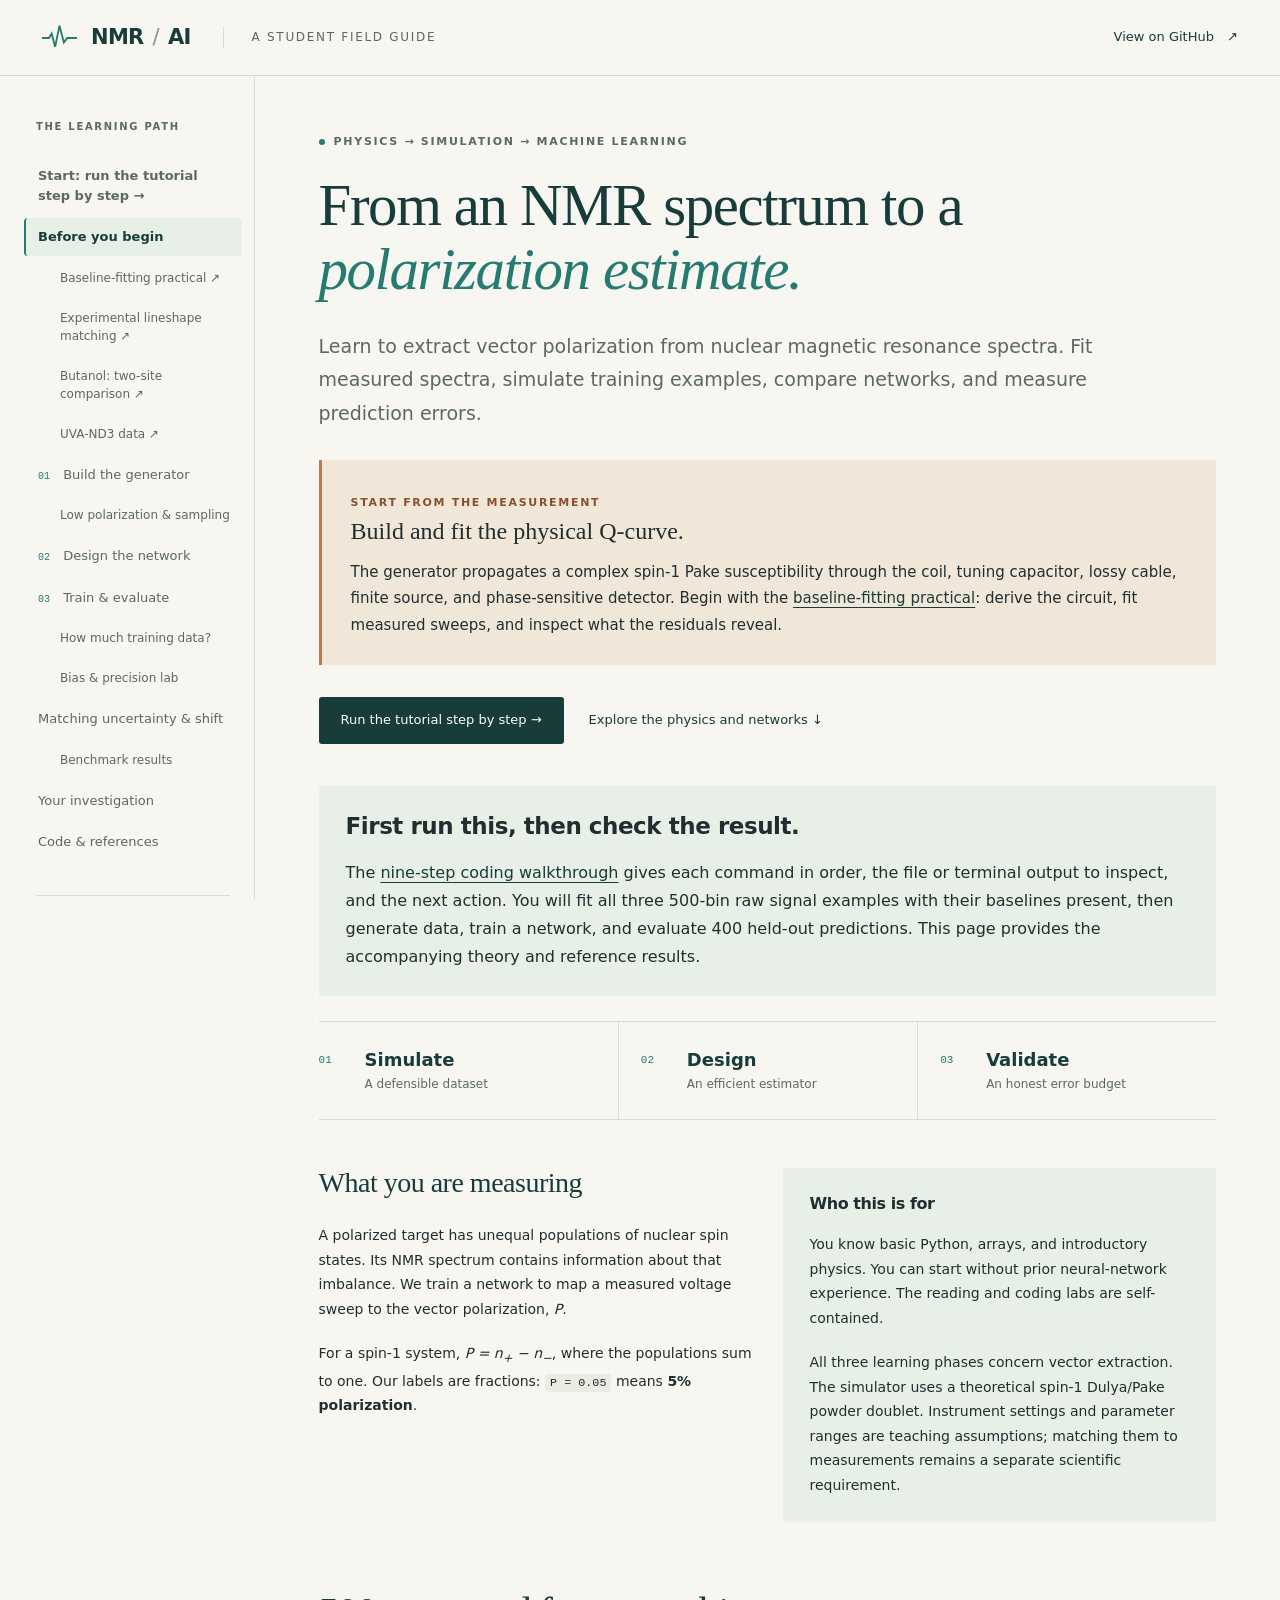
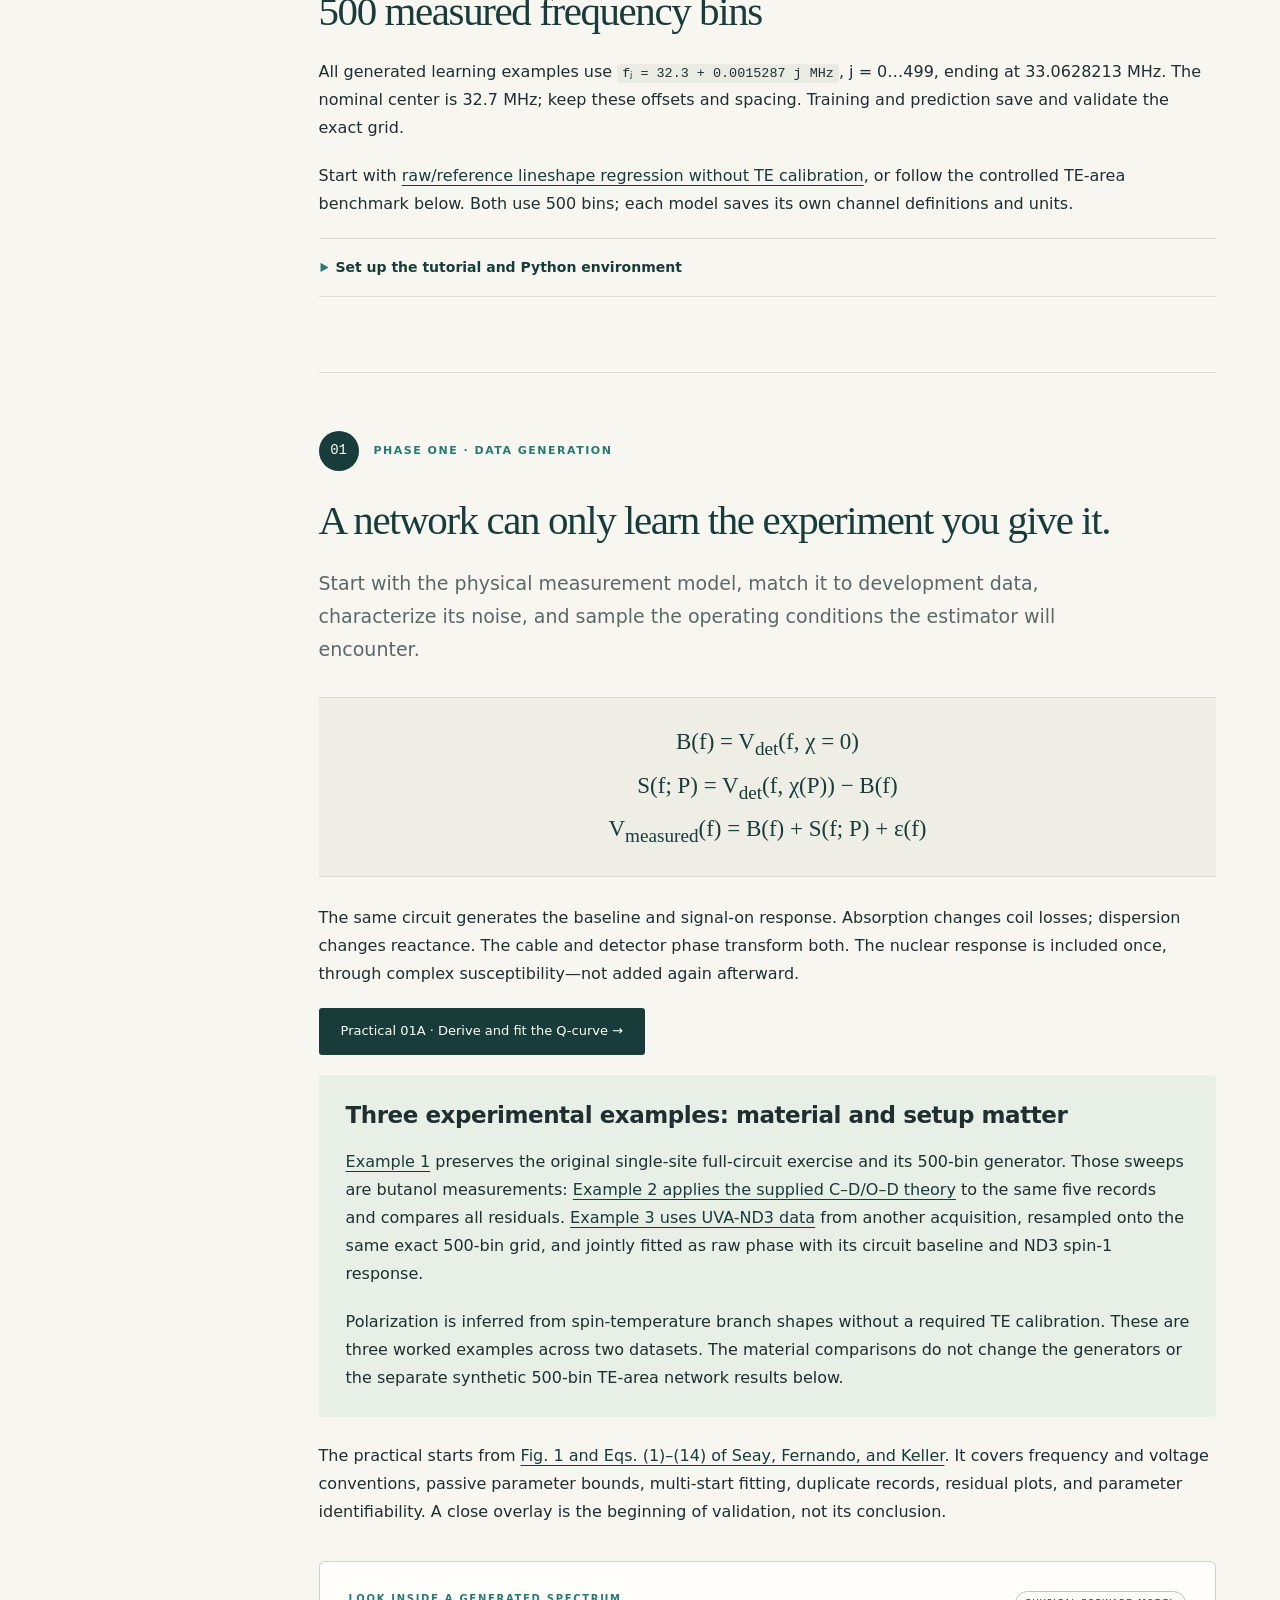
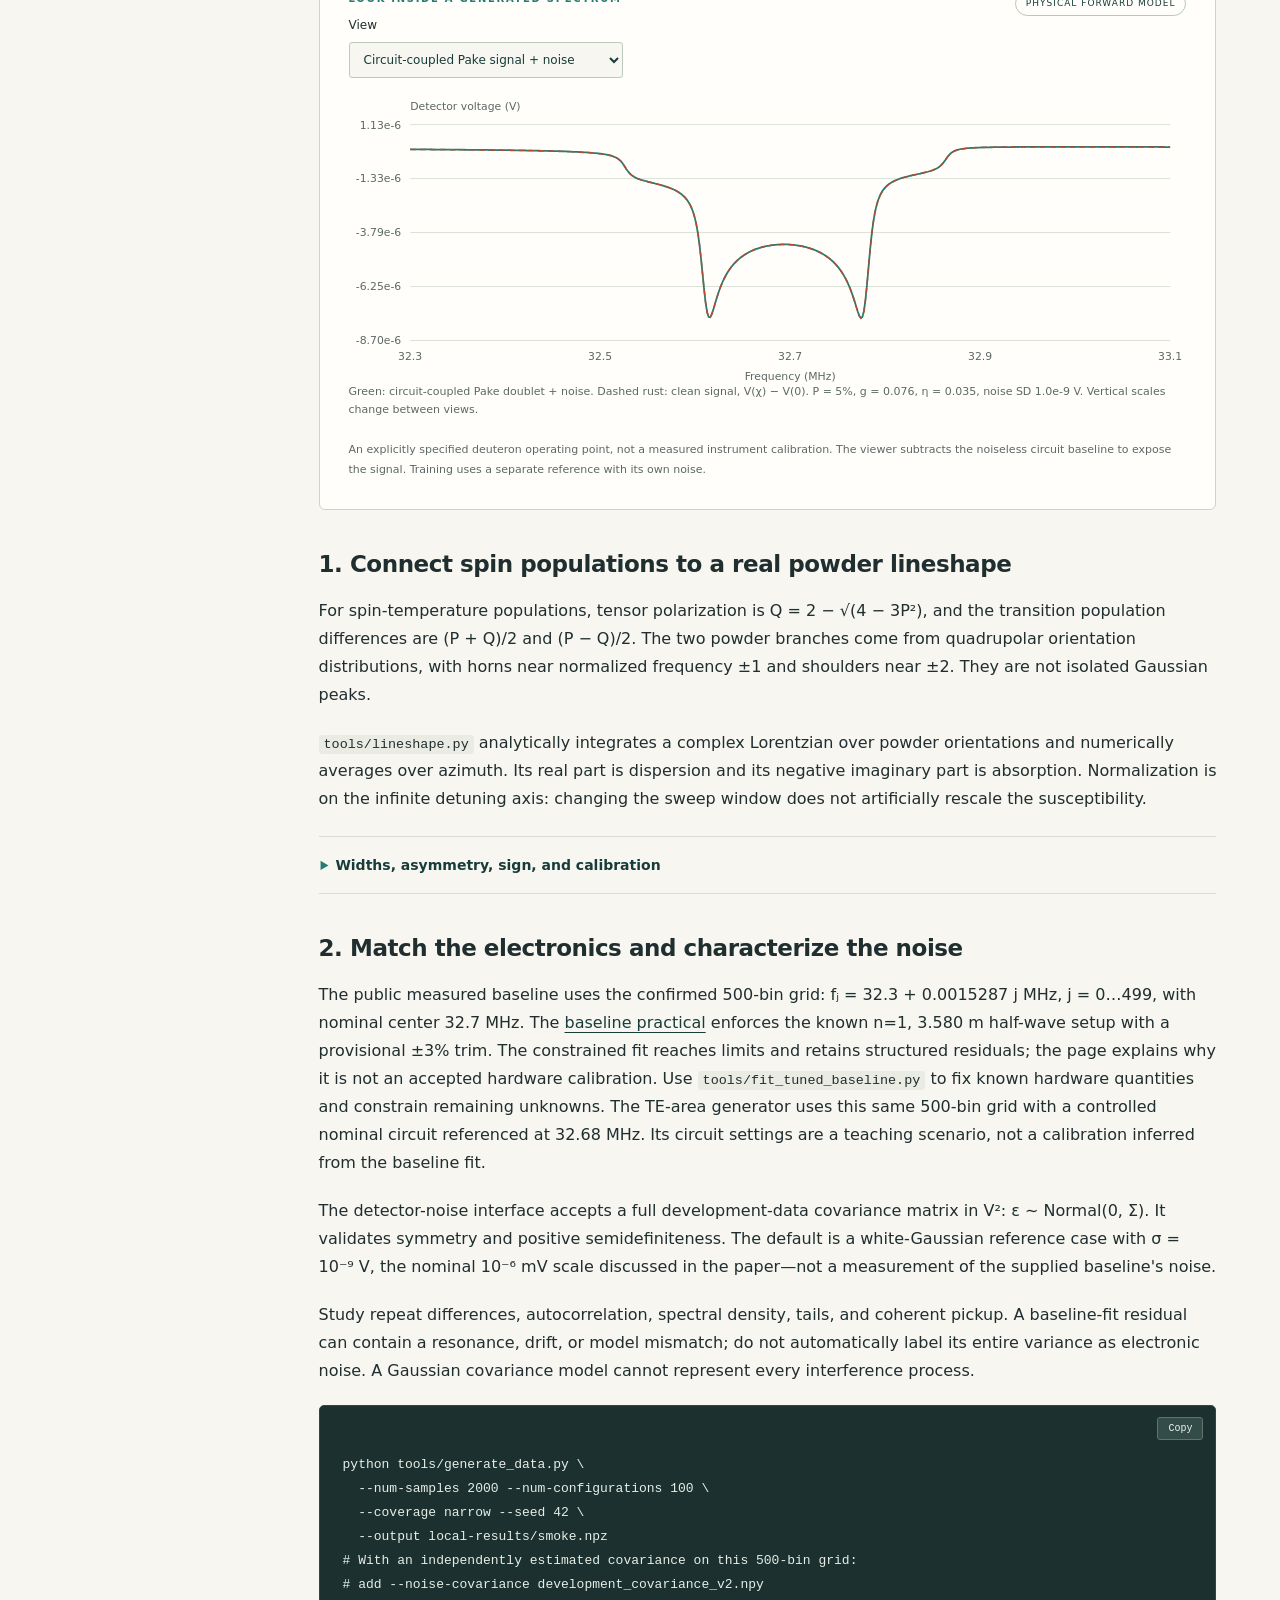
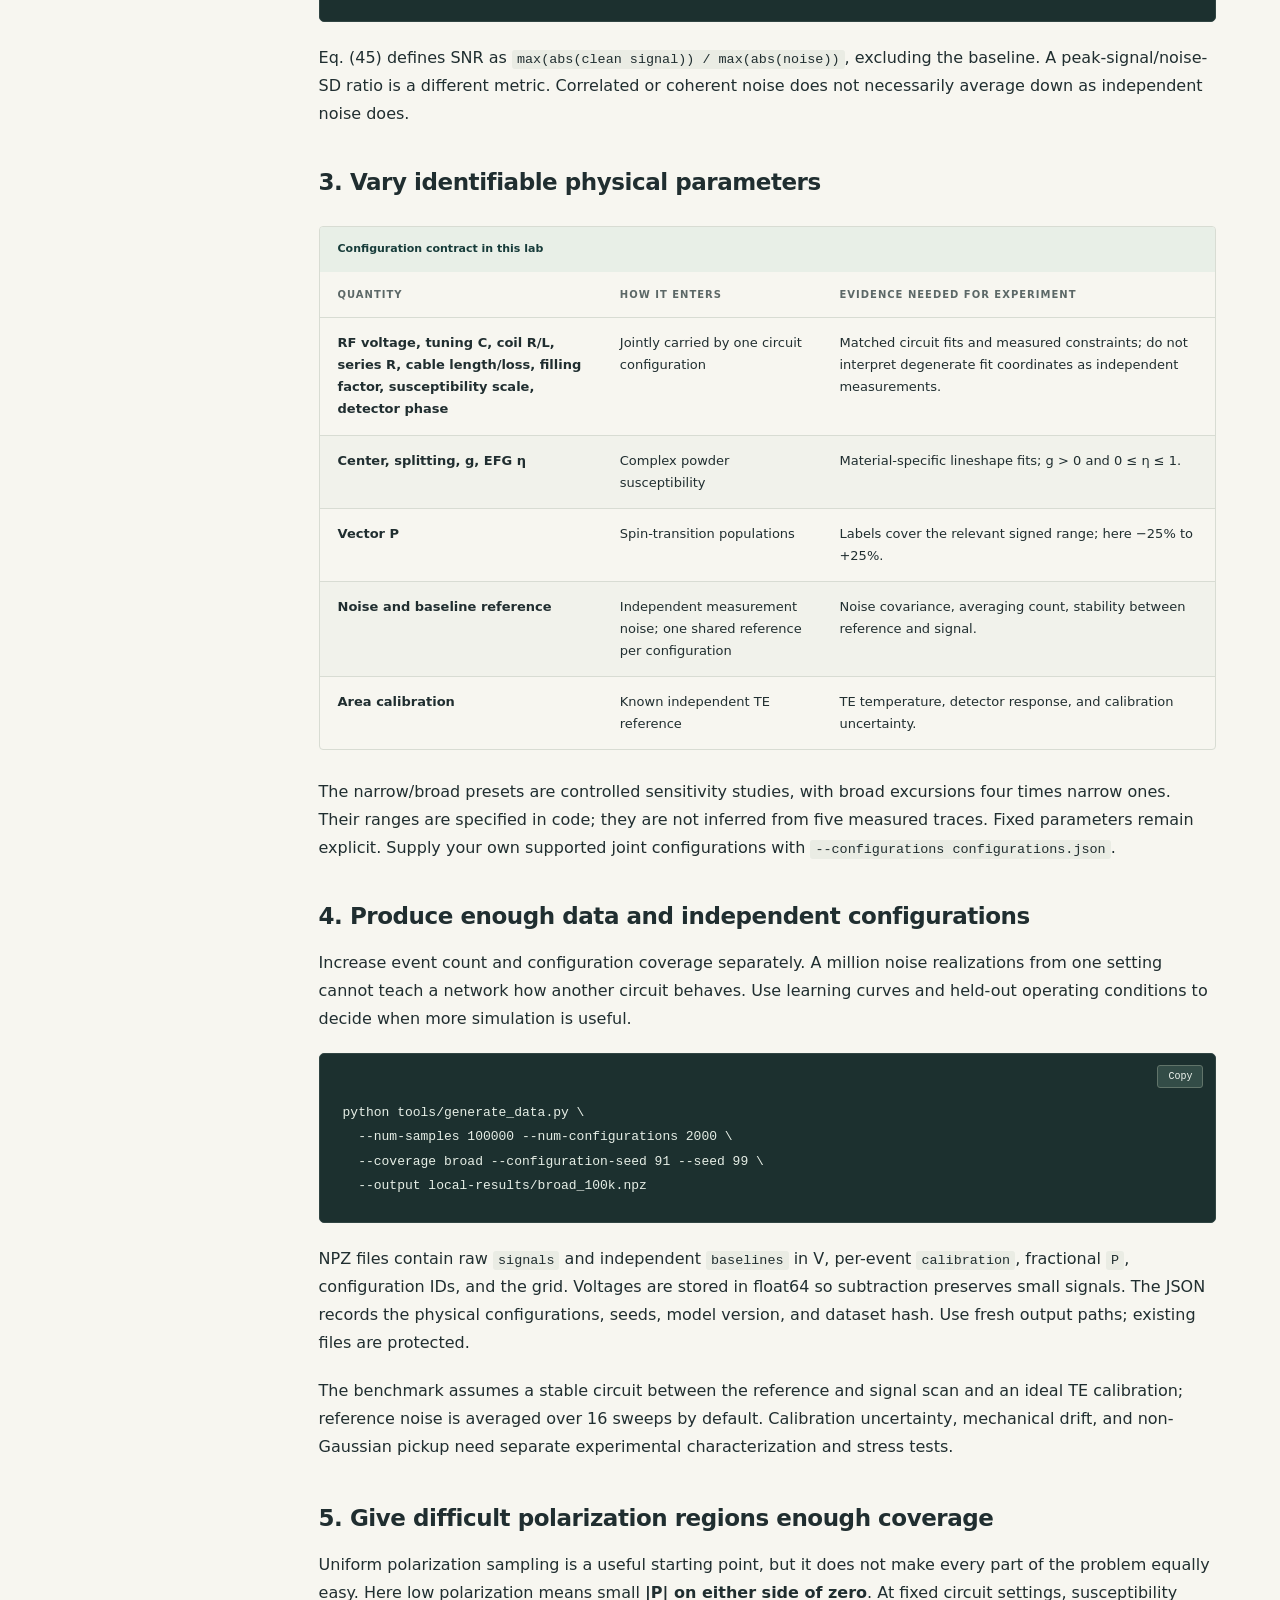
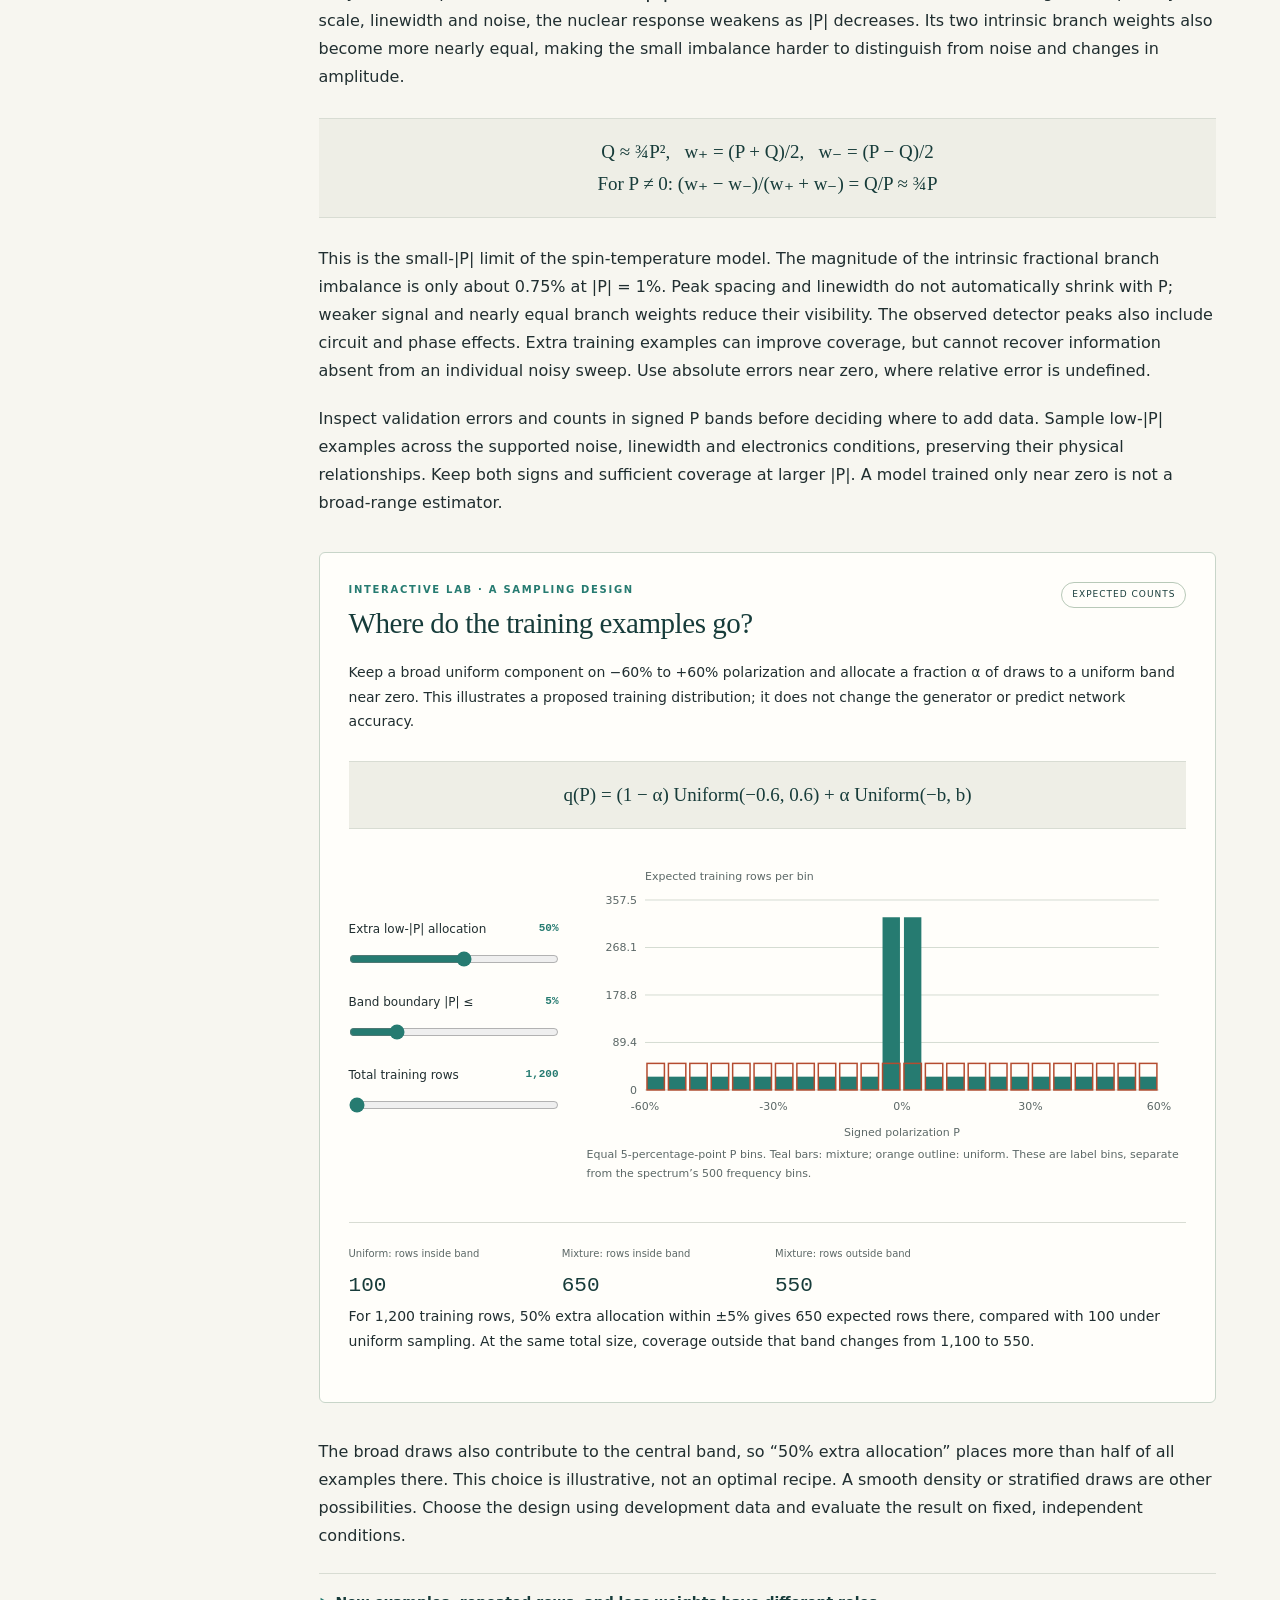
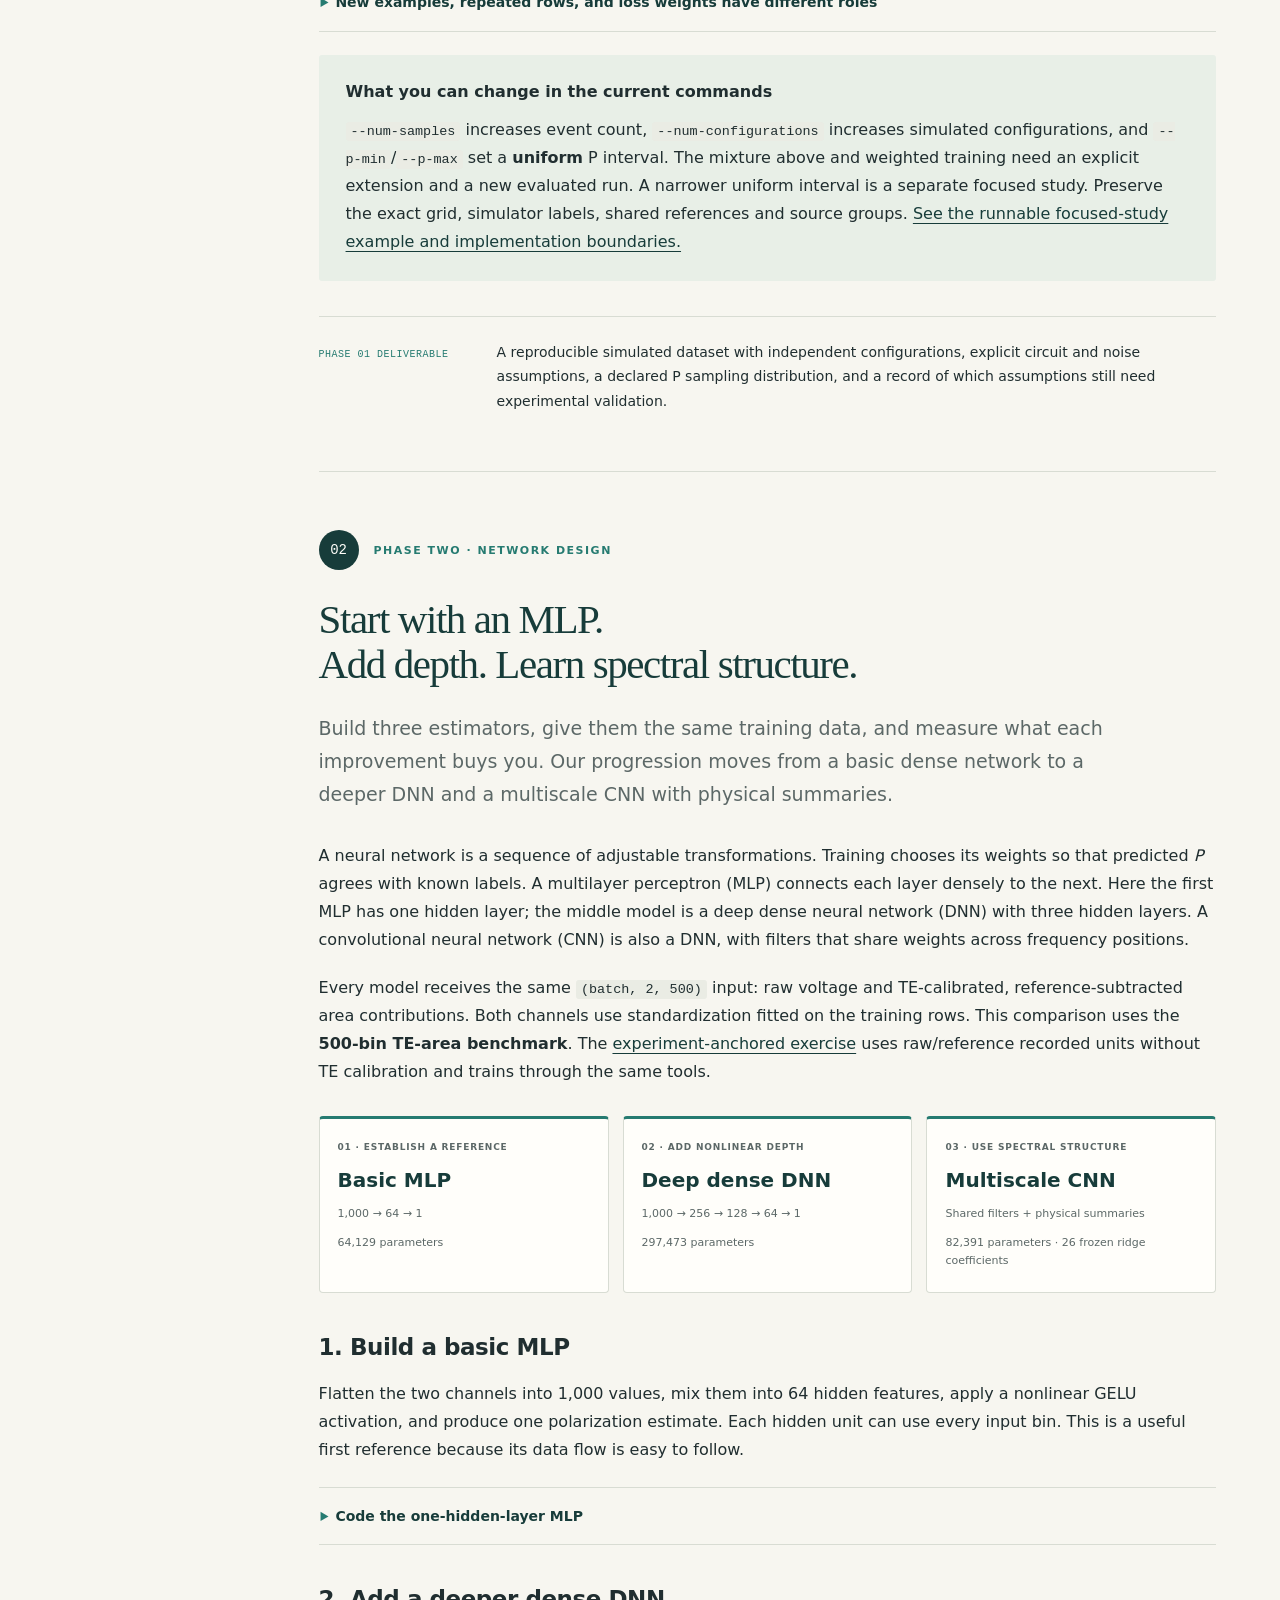
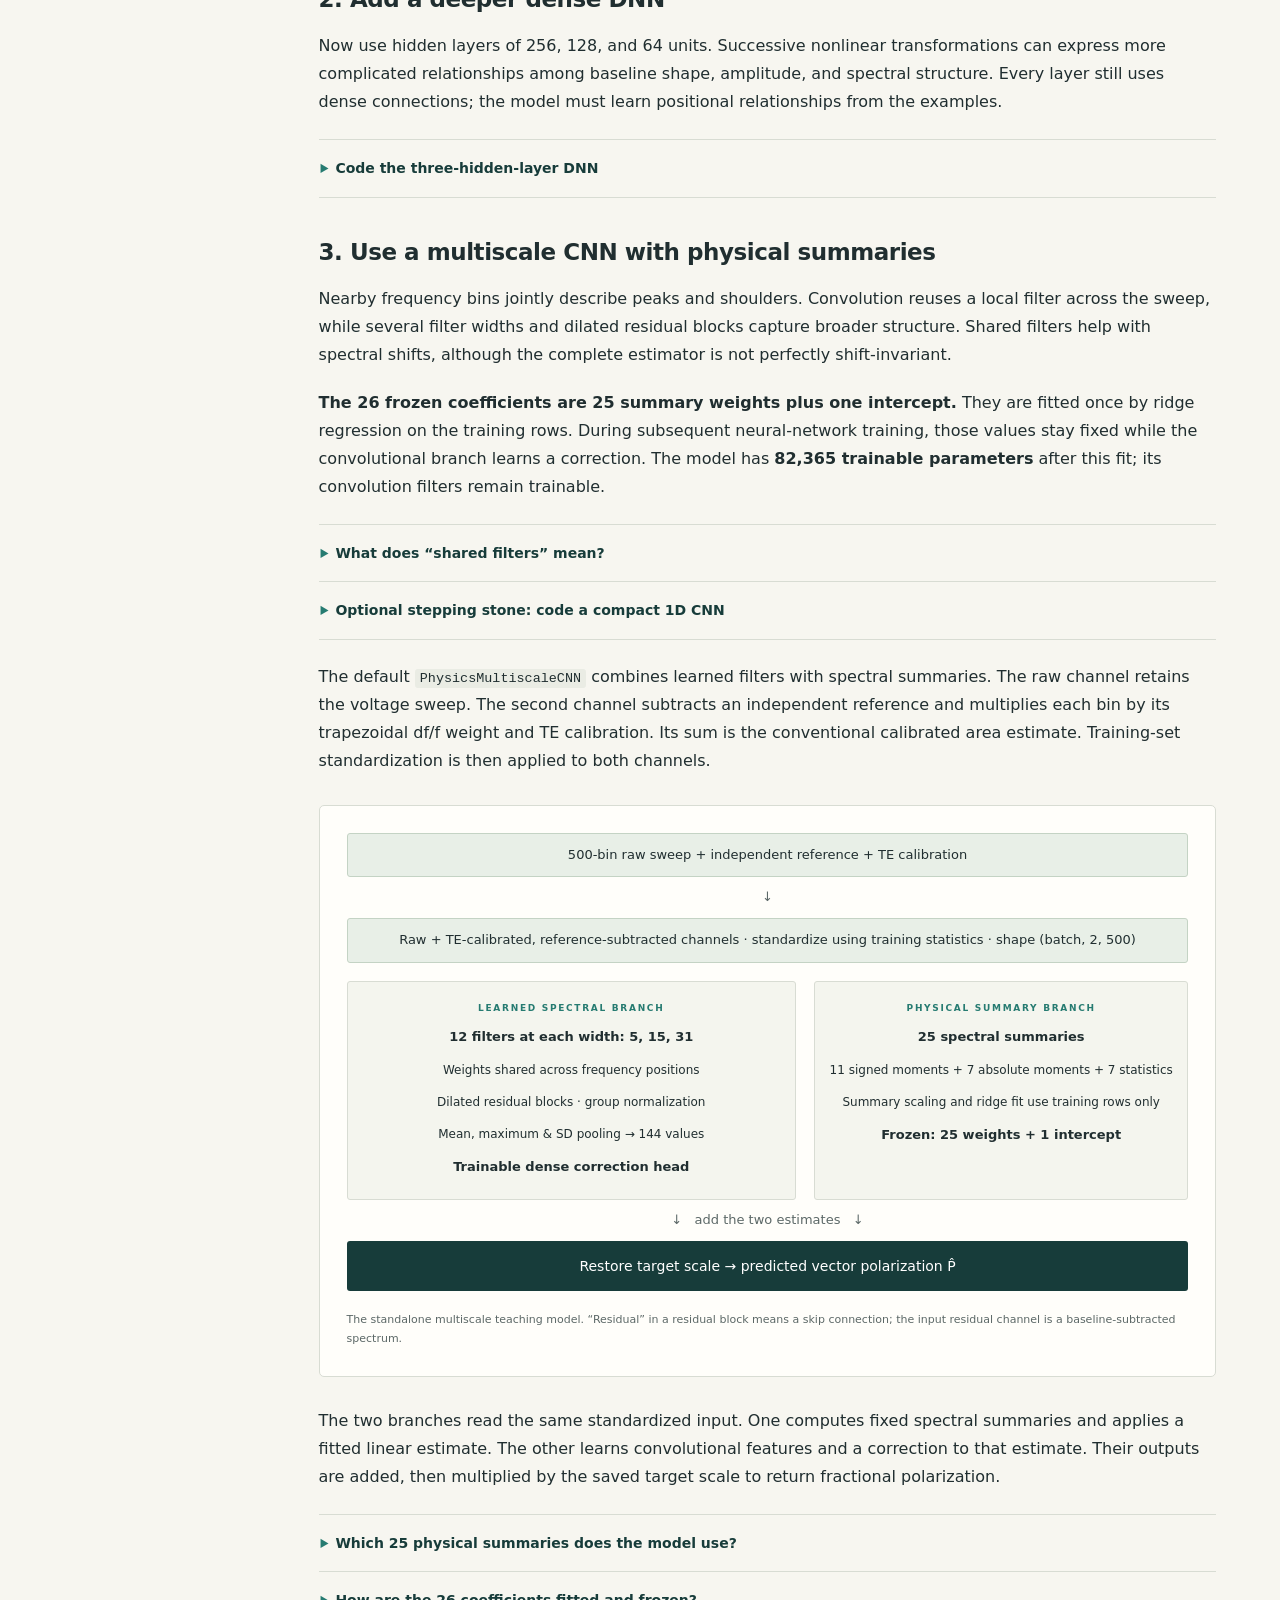
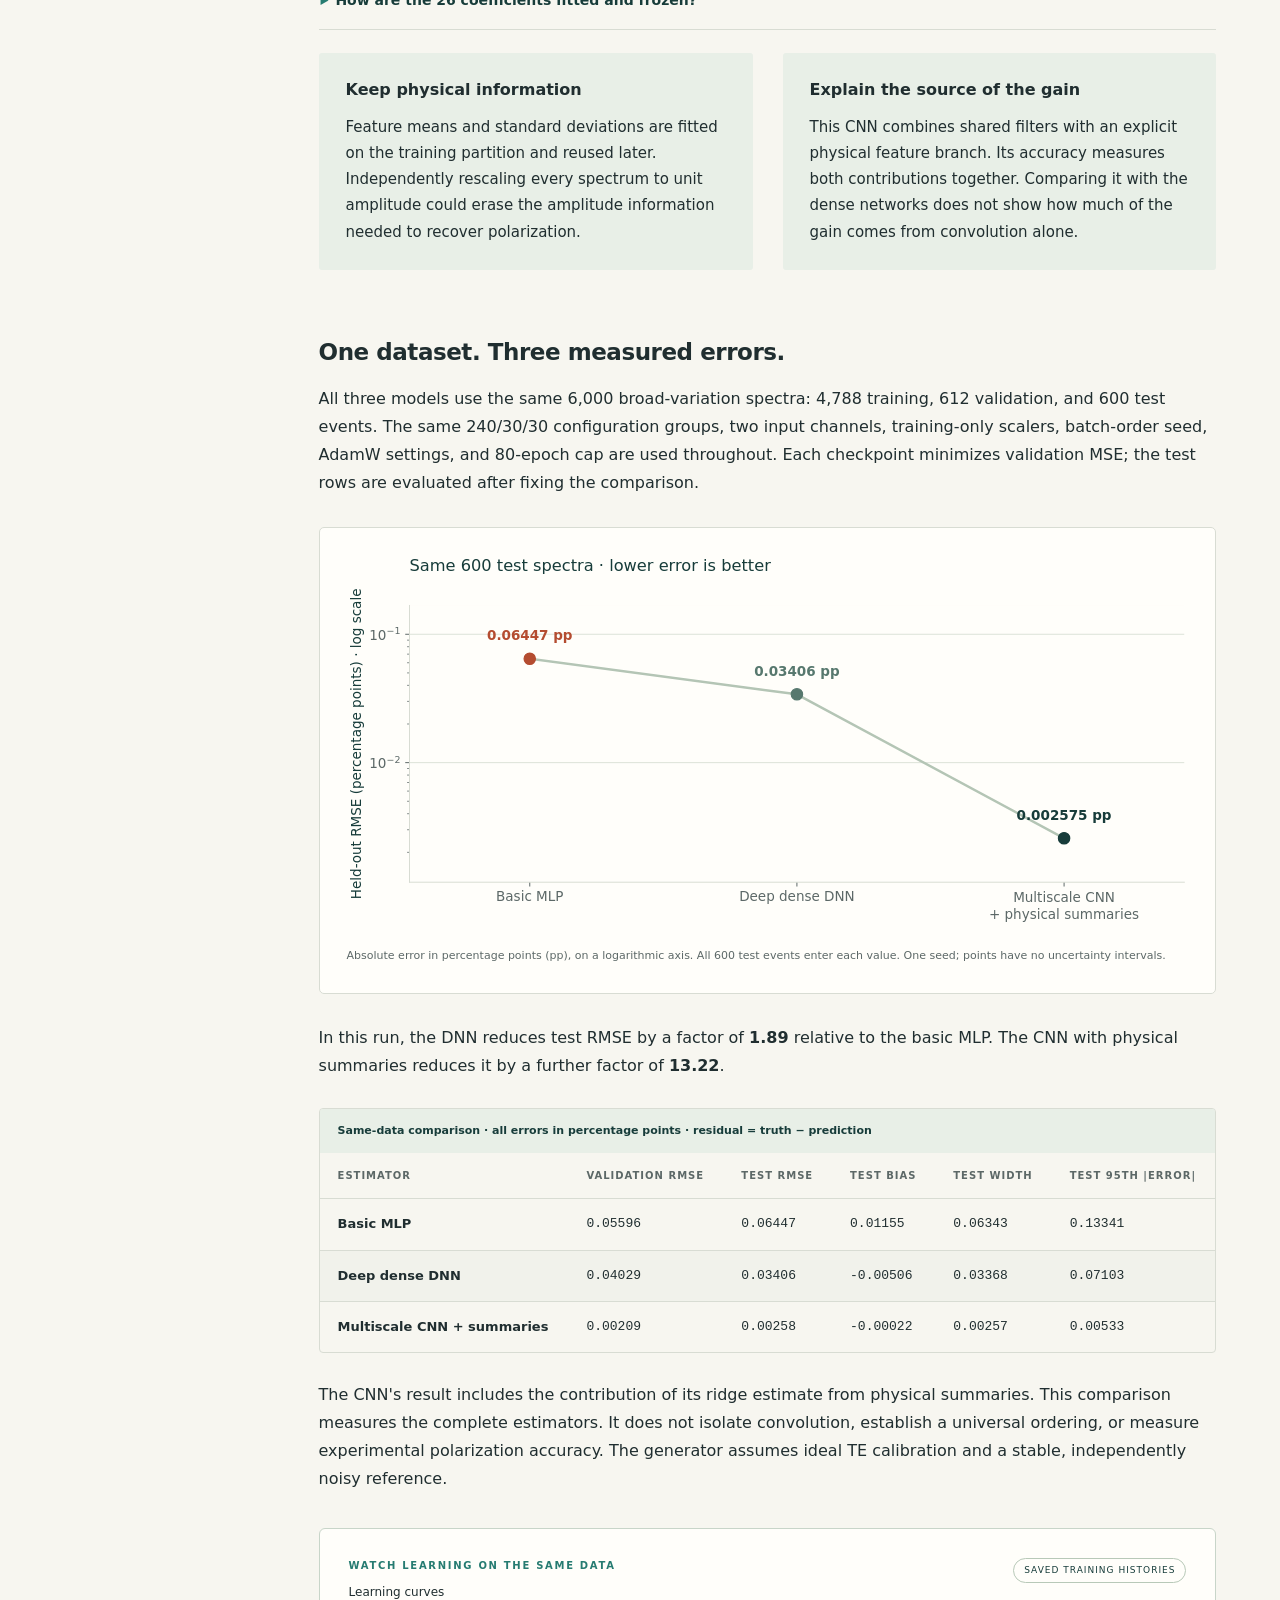
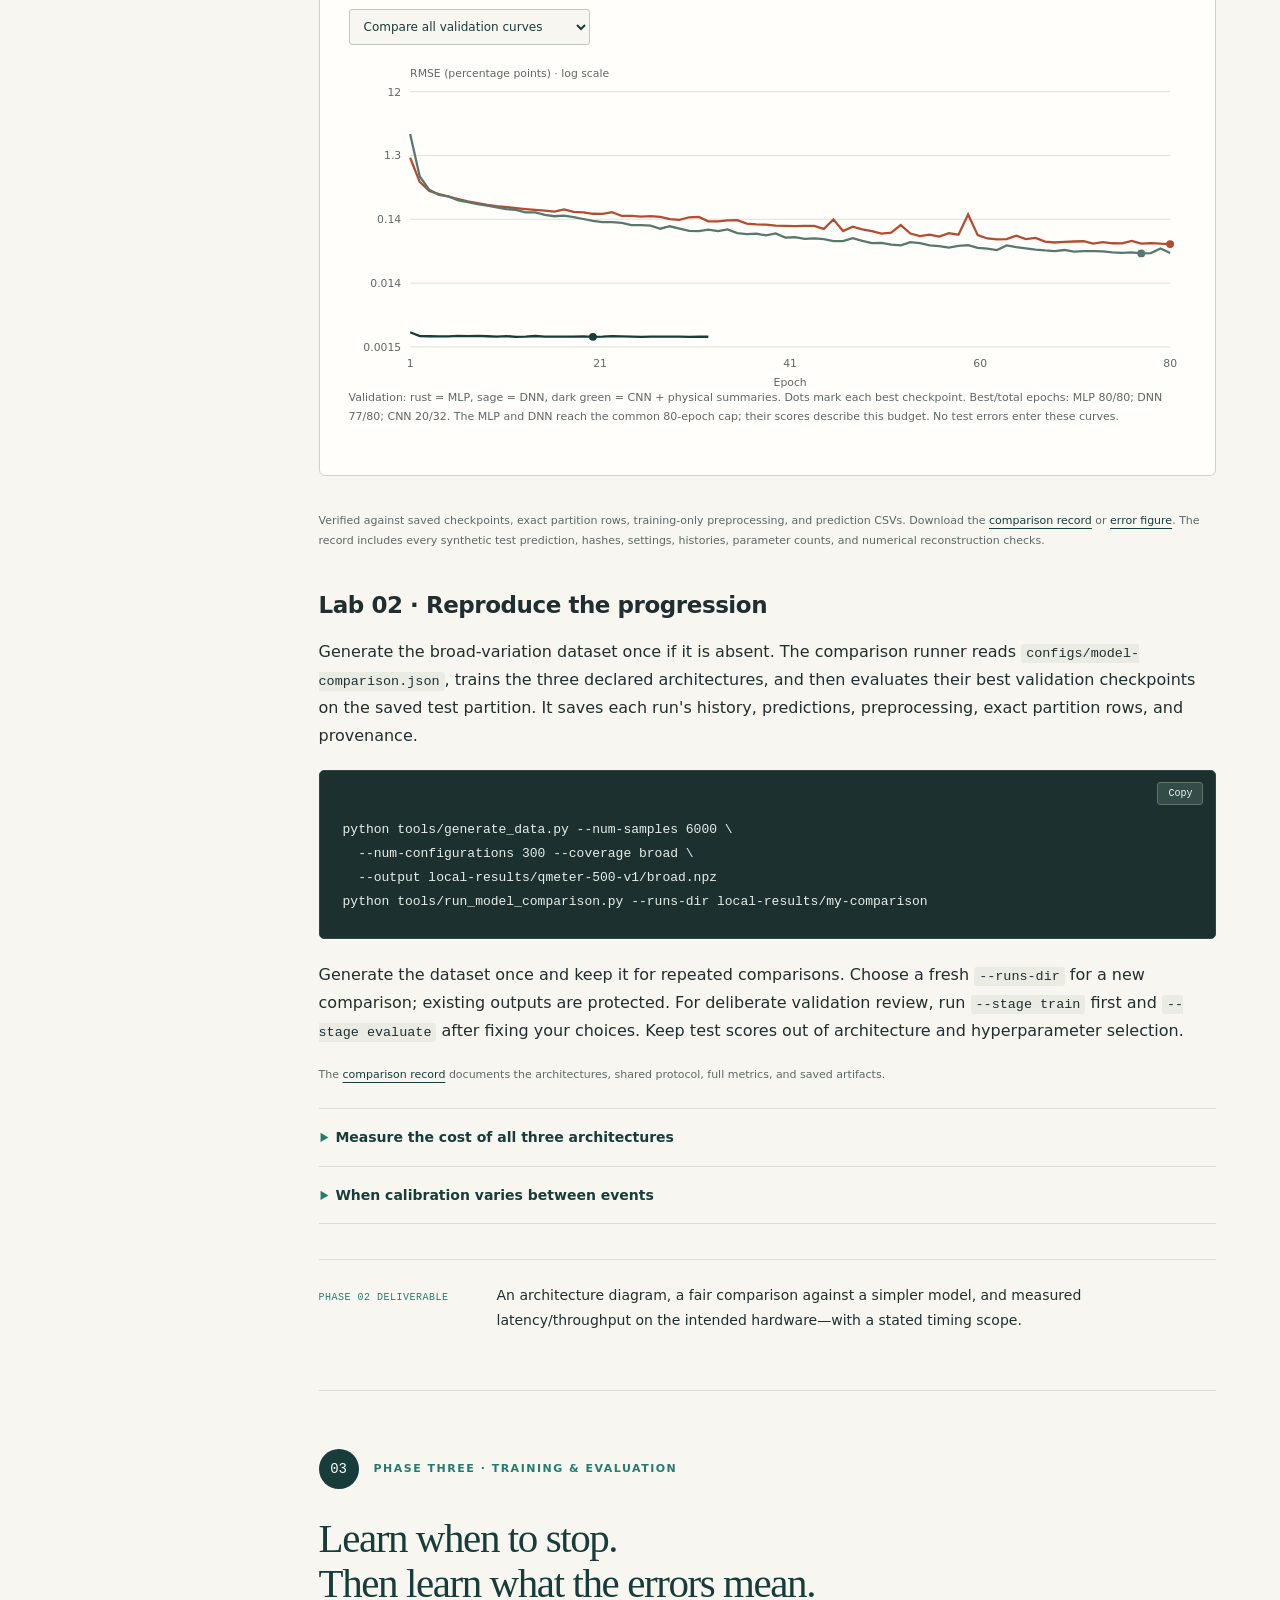
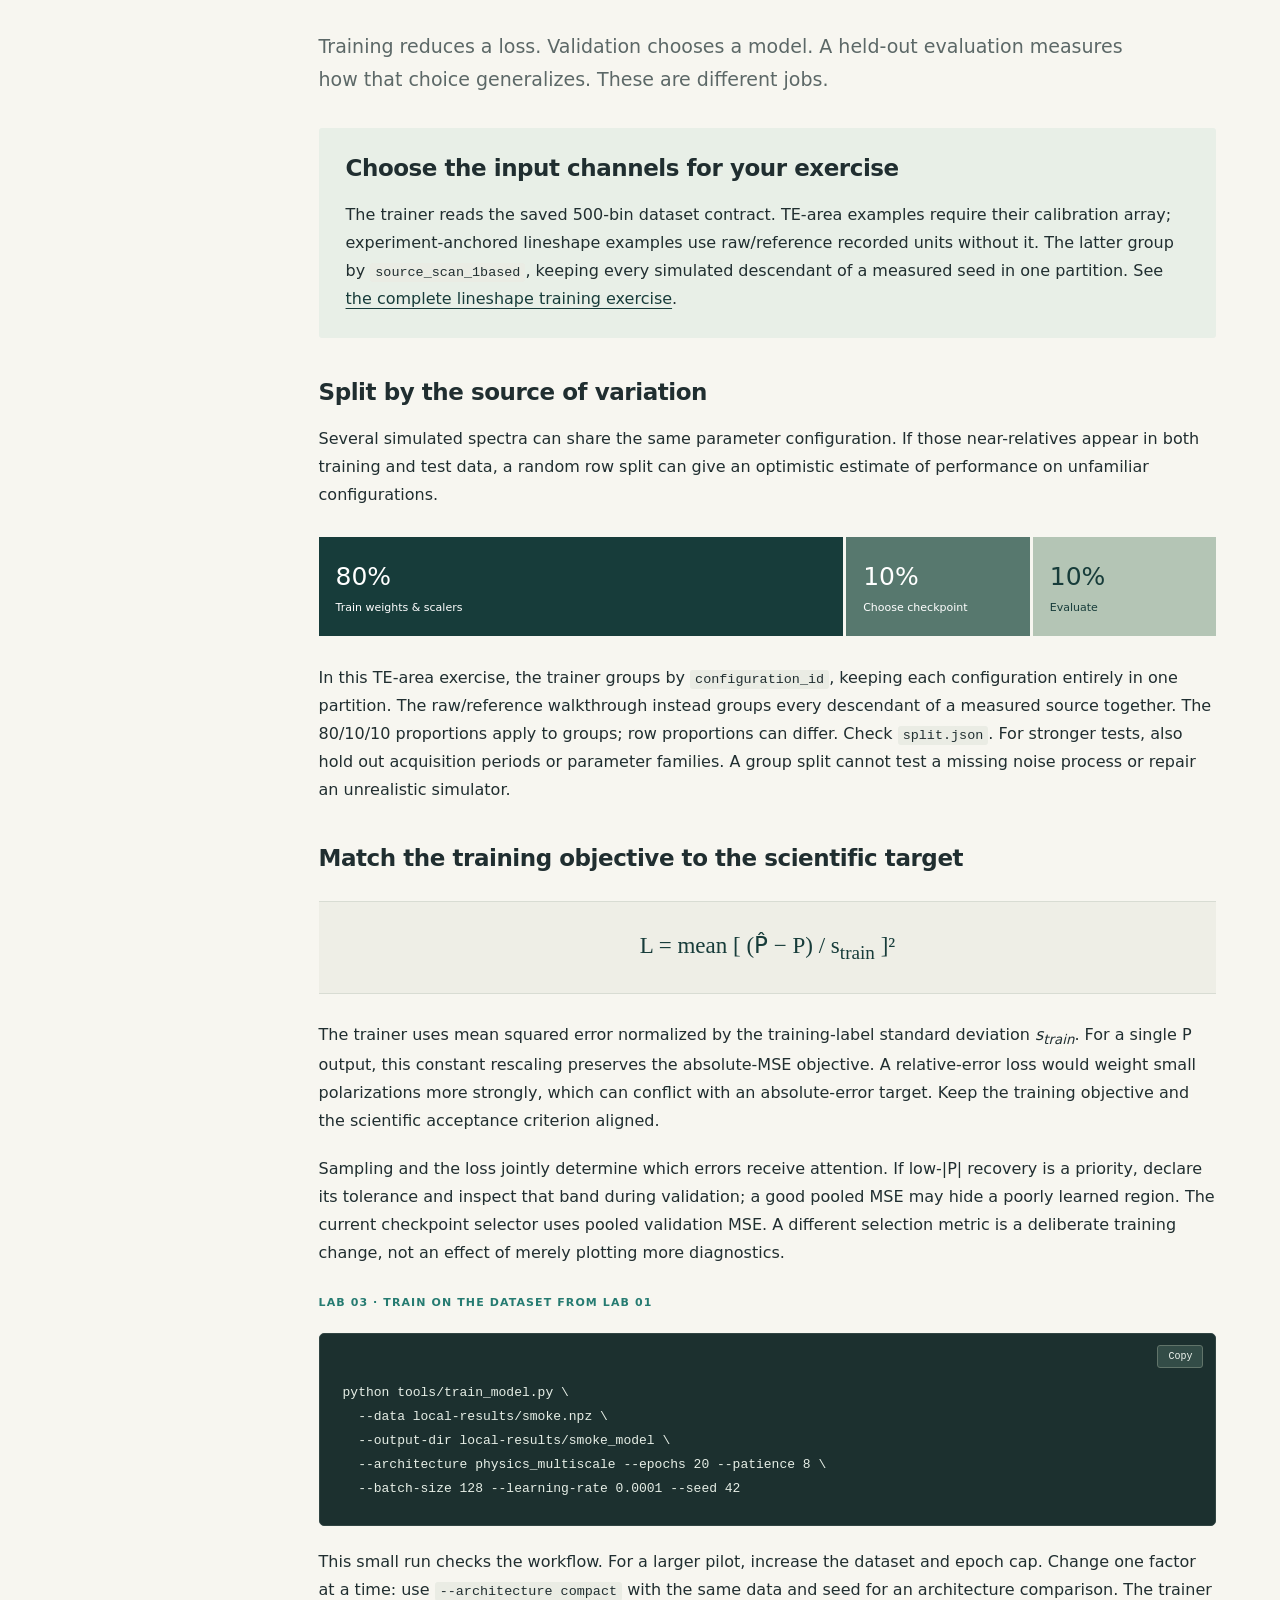
==== commit cf663fcf: "Explain training-data coverage, sampling, and dataset-size studies" ====
--- a/docs/index.html
+++ b/docs/index.html
@@ -10,6 +10,7 @@
   <script defer src="assets/results.js"></script>
   <script defer src="assets/model-comparison.js"></script>
   <script defer src="assets/tutorial.js"></script>
+  <script defer src="assets/sampling-lab.js"></script>
 </head>
 <body>
 <a class="skip-link" href="#main">Skip to the tutorial</a>
@@ -29,8 +30,10 @@
     <a href="butanol.html" class="subnav">Butanol: two-site comparison ↗</a>
     <a href="uva-nd3.html" class="subnav">UVA-ND3 data ↗</a>
     <a href="#generator"><span>01</span> Build the generator</a>
+    <a href="#training-coverage" class="subnav">Low polarization &amp; sampling</a>
     <a href="#network"><span>02</span> Design the network</a>
     <a href="#training"><span>03</span> Train &amp; evaluate</a>
+    <a href="#dataset-size" class="subnav">How much training data?</a>
     <a href="#error-lab" class="subnav">Bias &amp; precision lab</a>
     <a href="#distribution-shift">Matching uncertainty &amp; shift</a>
     <a href="#results" class="subnav">Benchmark results</a>
@@ -55,14 +58,14 @@
   </div>
   <div class="intro-grid"><div><h2>What you are measuring</h2><p>A polarized target has unequal populations of nuclear spin states. Its NMR spectrum contains information about that imbalance. We train a network to map a measured voltage sweep to the vector polarization, <i>P</i>.</p><p>For a spin-1 system, <i>P = n<sub>+</sub> − n<sub>−</sub></i>, where the populations sum to one. Our labels are fractions: <code>P = 0.05</code> means <strong>5% polarization</strong>.</p></div><div class="note"><h3>Who this is for</h3><p>You know basic Python, arrays, and introductory physics. You can start without prior neural-network experience. The reading and coding labs are self-contained.</p><p>All three learning phases concern vector extraction. The simulator uses a theoretical spin-1 Dulya/Pake powder doublet. Instrument settings and parameter ranges are teaching assumptions; matching them to measurements remains a separate scientific requirement.</p></div></div>
   <div id="workflows" class="subsection"><h2>500 measured frequency bins</h2><p>All generated learning examples use <code>fⱼ = 32.3 + 0.0015287 j MHz</code>, j = 0…499, ending at 33.0628213 MHz. The nominal center is 32.7 MHz; keep these offsets and spacing. Training and prediction save and validate the exact grid.</p><p>Start with <a href="matching.html#lineshape-network">raw/reference lineshape regression without TE calibration</a>, or follow the controlled TE-area benchmark below. Both use 500 bins; each model saves its own channel definitions and units.</p></div>
-  <details id="setup" class="setup"><summary>Set up the tutorial and Python environment</summary><div class="details-body"><p>Everything needed for the coding labs is in this repository. Clone it once and create an environment for NumPy, SciPy, PyTorch, and Matplotlib.</p>
+  <details id="setup" class="setup"><summary>Set up the tutorial and Python environment</summary><div class="details-body"><p>Everything needed for the coding labs is in this repository. The requirements command installs <strong>PyTorch</strong> (<code>torch</code>), NumPy, SciPy, and Matplotlib.</p><p>For a CPU-only or GPU-specific build, use the <a href="https://pytorch.org/get-started/locally/">official PyTorch installation selector</a>. Choose <strong>Stable</strong>, <strong>Pip</strong>, <strong>Python</strong>, your OS (<strong>Linux</strong> inside WSL), and your compute platform. Run its command after activating <code>.venv</code> and before installing the requirements below, replacing <code>pip</code> or <code>pip3</code> with <code>python -m pip</code> to use the active environment.</p>
 <pre><code>git clone https://github.com/zetanaut/NMR-AI.git
 cd NMR-AI
 python3 -m venv .venv
 source .venv/bin/activate
 python -m pip install -r requirements.txt
-python -c "import torch; print(torch.__version__); print('CUDA:', torch.cuda.is_available())"</code></pre>
-  <p>Use Python 3.10 or newer. The command blocks use Bash; on Windows, use WSL. A CPU is enough to inspect data and run a small example; larger training runs benefit from a GPU. Use the <a href="https://pytorch.org/get-started/locally/">official PyTorch installer</a> for your hardware.</p><p>Run all lab commands from <code>NMR-AI/</code>. Scripts live in <code>tools/</code>; generated data and models go into <code>local-results/</code>. No other repository or pre-trained checkpoint is required.</p><p>The page's plots include small, precomputed teaching examples. You can regenerate the examples with the scripts below. These simulated results demonstrate the workflow; they are not experimental accuracy measurements.</p></div></details>
+python -c "import torch; print('PyTorch:', torch.__version__); print('CUDA:', torch.cuda.is_available())"</code></pre>
+  <p>Use Python 3.10 or newer. The command blocks use Bash; on Windows, use WSL. Check that the command prints your PyTorch version. <code>CUDA: False</code> is valid for CPU use; if you intend to use an NVIDIA GPU, follow the official installation instructions until it reports <code>CUDA: True</code>.</p><p>Run all lab commands from <code>NMR-AI/</code>. Scripts live in <code>tools/</code>; generated data and models go into <code>local-results/</code>. No other repository or pre-trained checkpoint is required.</p><p>The page's plots include small, precomputed teaching examples. You can regenerate the examples with the scripts below. These simulated results demonstrate the workflow; they are not experimental accuracy measurements.</p></div></details>
 </section>
 
 <section id="generator" class="chapter">
@@ -107,7 +110,30 @@
   --output local-results/broad_100k.npz</code></pre>
   <p>NPZ files contain raw <code>signals</code> and independent <code>baselines</code> in V, per-event <code>calibration</code>, fractional <code>P</code>, configuration IDs, and the grid. Voltages are stored in float64 so subtraction preserves small signals. The JSON records the physical configurations, seeds, model version, and dataset hash. Use fresh output paths; existing files are protected.</p>
   <p>The benchmark assumes a stable circuit between the reference and signal scan and an ideal TE calibration; reference noise is averaged over 16 sweeps by default. Calibration uncertainty, mechanical drift, and non-Gaussian pickup need separate experimental characterization and stress tests.</p>
-  <div class="checkpoint"><span>Phase 01 deliverable</span><p>A reproducible simulated dataset with independent configurations, explicit circuit and noise assumptions, and a record of which assumptions still need experimental validation.</p></div>
+  <div id="training-coverage" class="subsection">
+  <h3>5. Give difficult polarization regions enough coverage</h3>
+  <p>Uniform polarization sampling is a useful starting point, but it does not make every part of the problem equally easy. Here low polarization means small <strong>|P| on either side of zero</strong>. At fixed circuit settings, susceptibility scale, linewidth and noise, the nuclear response weakens as |P| decreases. Its two intrinsic branch weights also become more nearly equal, making the small imbalance harder to distinguish from noise and changes in amplitude.</p>
+  <div class="equation small">Q ≈ ¾P², &nbsp; w₊ = (P + Q)/2, &nbsp; w₋ = (P − Q)/2<br>For P ≠ 0: (w₊ − w₋)/(w₊ + w₋) = Q/P ≈ ¾P</div>
+  <p>This is the small-|P| limit of the spin-temperature model. The magnitude of the intrinsic fractional branch imbalance is only about 0.75% at |P| = 1%. Peak spacing and linewidth do not automatically shrink with P; weaker signal and nearly equal branch weights reduce their visibility. The observed detector peaks also include circuit and phase effects. Extra training examples can improve coverage, but cannot recover information absent from an individual noisy sweep. Use absolute errors near zero, where relative error is undefined.</p>
+  <p>Inspect validation errors and counts in signed P bands before deciding where to add data. Sample low-|P| examples across the supported noise, linewidth and electronics conditions, preserving their physical relationships. Keep both signs and sufficient coverage at larger |P|. A model trained only near zero is not a broad-range estimator.</p>
+  <div id="sampling-lab" class="lab-panel">
+    <div class="panel-heading"><div><p class="eyebrow">Interactive lab · a sampling design</p><h3>Where do the training examples go?</h3></div><span class="badge">Expected counts</span></div>
+    <p>Keep a broad uniform component on −60% to +60% polarization and allocate a fraction α of draws to a uniform band near zero. This illustrates a proposed training distribution; it does not change the generator or predict network accuracy.</p>
+    <div class="equation small">q(P) = (1 − α) Uniform(−0.6, 0.6) + α Uniform(−b, b)</div>
+    <div class="lab-grid"><div class="controls">
+      <label for="sampling-alpha">Extra low-|P| allocation <output id="sampling-alpha-value" for="sampling-alpha">50%</output></label><input id="sampling-alpha" type="range" min="0" max="90" step="5" value="50" disabled>
+      <label for="sampling-band">Band boundary |P| ≤ <output id="sampling-band-value" for="sampling-band">5%</output></label><input id="sampling-band" type="range" min="1" max="20" step="1" value="5" disabled>
+      <label for="sampling-count">Total training rows <output id="sampling-count-value" for="sampling-count">1,200</output></label><input id="sampling-count" type="range" min="1200" max="12000" step="1200" value="1200" disabled>
+    </div><div id="sampling-chart-container" hidden><svg id="sampling-chart" class="chart" viewBox="0 0 640 290" role="img" aria-label="Expected training counts in equal five-percentage-point polarization bins"></svg><p class="chart-caption">Equal 5-percentage-point P bins. Teal bars: mixture; orange outline: uniform. These are label bins, separate from the spectrum’s 500 frequency bins.</p></div></div>
+    <div class="lab-readout" aria-live="polite" aria-atomic="true"><div><span>Uniform: rows inside band</span><strong id="sampling-uniform">100</strong></div><div><span>Mixture: rows inside band</span><strong id="sampling-focused">650</strong></div><div><span>Mixture: rows outside band</span><strong id="sampling-outside">550</strong></div></div>
+    <p id="sampling-explanation">For 1,200 training rows, 50% extra allocation within ±5% gives 650 expected rows there, compared with 100 under uniform sampling. At the same total size, coverage outside that band falls from 1,100 to 550.</p>
+    <noscript><p>The numbers above show the default example. Enable JavaScript to vary the allocation, band and training count.</p></noscript>
+  </div>
+  <p>The broad draws also contribute to the central band, so “50% extra allocation” places more than half of all examples there. This choice is illustrative, not an optimal recipe. A smooth density or stratified draws are other possibilities. Choose the design using development data and evaluate the result on fixed, independent conditions.</p>
+  <details><summary>New examples, repeated rows, and loss weights have different roles</summary><div class="details-body"><p>Generating new low-|P| sweeps adds physical responses and fresh event noise. Repeating an existing row only changes how often the optimizer sees it. Weighting its loss changes the importance of its error. Oversampling and loss weights compound each other if both are applied. Keep these choices explicit and confined to training.</p><p>Changing the training P distribution can change the network’s preferred estimate for ambiguous weak spectra. Compare signed bias and error across the full range. If the intended operating population differs from the training mixture, report its own evaluation as well as a per-band diagnostic; a pooled score on the oversampled mixture measures a different objective. The <a href="https://github.com/zetanaut/NMR-AI/blob/main/docs/reference/training-design.md#keep-sampling-loss-weighting-and-evaluation-separate">sampling and loss discussion</a> explains the assumptions behind weighting.</p></div></details>
+  <aside class="note"><h4>What you can change in the current commands</h4><p><code>--num-samples</code> increases event count, <code>--num-configurations</code> increases simulated configurations, and <code>--p-min</code>/<code>--p-max</code> set a <strong>uniform</strong> P interval. The mixture above and weighted training need an explicit extension and a new evaluated run. A narrower uniform interval is a separate focused study. Preserve the exact grid, simulator labels, shared references and source groups. <a href="https://github.com/zetanaut/NMR-AI/blob/main/docs/reference/training-design.md#what-the-current-commands-support">See the runnable focused-study example and implementation boundaries.</a></p></aside>
+  </div>
+  <div class="checkpoint"><span>Phase 01 deliverable</span><p>A reproducible simulated dataset with independent configurations, explicit circuit and noise assumptions, a declared P sampling distribution, and a record of which assumptions still need experimental validation.</p></div>
 </section>
 
 <section id="network" class="chapter">
@@ -288,6 +314,7 @@
   <h3>Match the training objective to the scientific target</h3>
   <div class="equation">L = mean [ (P̂ − P) / s<sub>train</sub> ]²</div>
   <p>The trainer uses mean squared error normalized by the training-label standard deviation <i>s<sub>train</sub></i>. For a single P output, this constant rescaling preserves the absolute-MSE objective. A relative-error loss would weight small polarizations more strongly, which can conflict with an absolute-error target. Keep the training objective and the scientific acceptance criterion aligned.</p>
+  <p>Sampling and the loss jointly determine which errors receive attention. If low-|P| recovery is a priority, declare its tolerance and inspect that band during validation; a good pooled MSE may hide a poorly learned region. The current checkpoint selector uses pooled validation MSE. A different selection metric is a deliberate training change, not an effect of merely plotting more diagnostics.</p>
   <p class="code-label">Lab 03 · Train on the dataset from Lab 01</p>
 <pre><code>python tools/train_model.py \
   --data local-results/smoke.npz \
@@ -297,9 +324,28 @@
   <p>This small run checks the workflow. For a larger pilot, increase the dataset and epoch cap. Change one factor at a time: use <code>--architecture compact</code> with the same data and seed for an architecture comparison. The trainer selects CUDA when available; pass <code>--device cpu</code> for a CPU-only run.</p>
   <h3>Train long enough without chasing the training set</h3>
   <p>An epoch is one pass through the training data. A batch is the subset used for one optimizer update. The learning rate controls the step size. Our trainer uses AdamW with weight decay, dropout in the correction head, and a scheduler that reduces the learning rate when validation loss stalls.</p>
+  <p>For the walkthrough’s 1,200 training rows and default batch size 128, one epoch contains 10 updates, including a final smaller batch. Each update predicts the batch, computes scaled MSE, clears old gradients, backpropagates, clips the gradient norm at 5, and updates the trainable weights. Validation runs without gradient updates. The 26 ridge coefficients were already fitted on training rows and stay frozen. The epoch cap and early-stopping patience control how long this process runs; they do not add independent training examples.</p>
   <p>Track both curves. Falling training loss with persistently rising validation loss suggests overfitting. If both remain high, consider underfitting, optimization trouble, or missing information. Early stopping limits training after a specified number of epochs without a new best validation value; it does not prove the model is correct. The trainer restores and saves the best validation checkpoint, not simply the last epoch.</p>
   <aside class="note"><h4>Read the curves in context</h4><p>The multiscale model uses dropout during training and disables it for validation, so training loss can exceed validation loss. The compact example does not use dropout. For the single-output absolute MSE used here, <code>sqrt(val_loss) × target_scale</code> converts validation loss back to RMSE in fractional P.</p></aside>
   <p>The trainer saves <code>model.pt</code>, <code>scaler.npz</code>, <code>config.json</code>, <code>split.json</code>, <code>history.csv</code>, <code>metrics.json</code>, and <code>test_predictions.csv</code>. The prediction CSV retains configuration IDs for group-based analysis. Keep these files together. This version saves at the end of a completed run; an interrupted run may leave no checkpoint.</p>
+
+  <div id="dataset-size" class="subsection">
+  <h3>How much training data does this network need?</h3>
+  <p><strong>There is no dependable “examples per weight” ratio.</strong> Neural weights, per-spectrum physical fit parameters, and training examples count different things. The multiscale model has 82,391 parameters: 26 are fitted ridge coefficients and 82,365 are optimized during neural training. A raw single-site fit has 12 physical/readout unknowns. Neither number converts directly into a required number of labeled spectra. The 500 bins in a sweep are features, not 500 independent training examples.</p>
+  <p>Parameter count describes part of model capacity; shared weights, regularization, the complexity of the forward response, noise and independent setup coverage also matter. Networks may have more parameters than training examples and still generalize under some conditions, or memorize without useful generalization. The <a href="https://github.com/zetanaut/NMR-AI/blob/main/docs/reference/training-design.md#how-many-examples-for-this-many-parameters">parameter-count discussion and sources</a> explain why a fixed multiplier is not a reliable planning rule.</p>
+  <h4>Use an error-versus-dataset-size study</h4>
+  <p>Start with the runnable exercise, then compare nested training sizes—for example 1,200, 2,400, 4,800 and 9,600 rows when available. This doubling schedule is a planning example, not a minimum requirement. Keep validation inputs and source groups fixed, refit all preprocessing on each training subset, and compare the same models. Measure both pooled and signed low-|P| errors. Unlike the epoch curves above, this curve has <strong>training-set size</strong> on its horizontal axis.</p>
+  <p>Study fresh noise/P draws within existing configurations separately from adding independent configurations or acquisitions. Increasing the anchored dataset still leaves only five measured sources, with three used for training in the walkthrough. Do not count repeated spectra or descendants as new measured setups. Track optimizer updates and time as well as epochs, and repeat seeds; larger datasets give more updates per epoch.</p>
+  <div class="table-wrap"><table><caption>Use validation evidence to choose the next comparison</caption><thead><tr><th>What you observe</th><th>What to investigate next</th></tr></thead><tbody>
+  <tr><td>Low training error, higher validation error</td><td>More independent coverage, regularization, or a smaller model.</td></tr>
+  <tr><td>Both errors remain high</td><td>Inputs and labels, optimization, model capacity, and available signal information.</td></tr>
+  <tr><td>Pooled error improves but low-|P| error does not</td><td>Counts, signed bias and noise in that band; targeted sampling under the same validation conditions.</td></tr>
+  <tr><td>Low-|P| improvement costs accuracy elsewhere</td><td>More total coverage or less emphasis; evaluate the declared full-range objective.</td></tr>
+  <tr><td>More rows on the same sources stop helping</td><td>Independent acquisition coverage and model/measurement limitations.</td></tr>
+  </tbody></table></div>
+  <p>Stop growing the dataset when the tested design meets the declared validation target with adequate per-band coverage, or when the evidence directs you to a different limitation. A plateau alone does not prove an information limit. Keep the final test untouched until the design is fixed. Compare errors in percentage points: changing the sampling distribution changes the fitted target scale, so normalized losses across runs are not directly comparable.</p>
+  <p>The current CLI does not automate a fixed-validation dataset-size study. Regenerating datasets and rerunning the trainer can change the held-out rows. The <a href="https://github.com/zetanaut/NMR-AI/blob/main/docs/reference/training-design.md#measure-dataset-size-with-a-controlled-learning-curve">detailed study protocol</a> explains the required split control, counts and uncertainty. These proposed comparisons do not revise the published uniform-sampling results.</p>
+  </div>
 
   <div id="metrics" class="subsection">
   <h3>Accuracy and precision need separate numbers</h3>
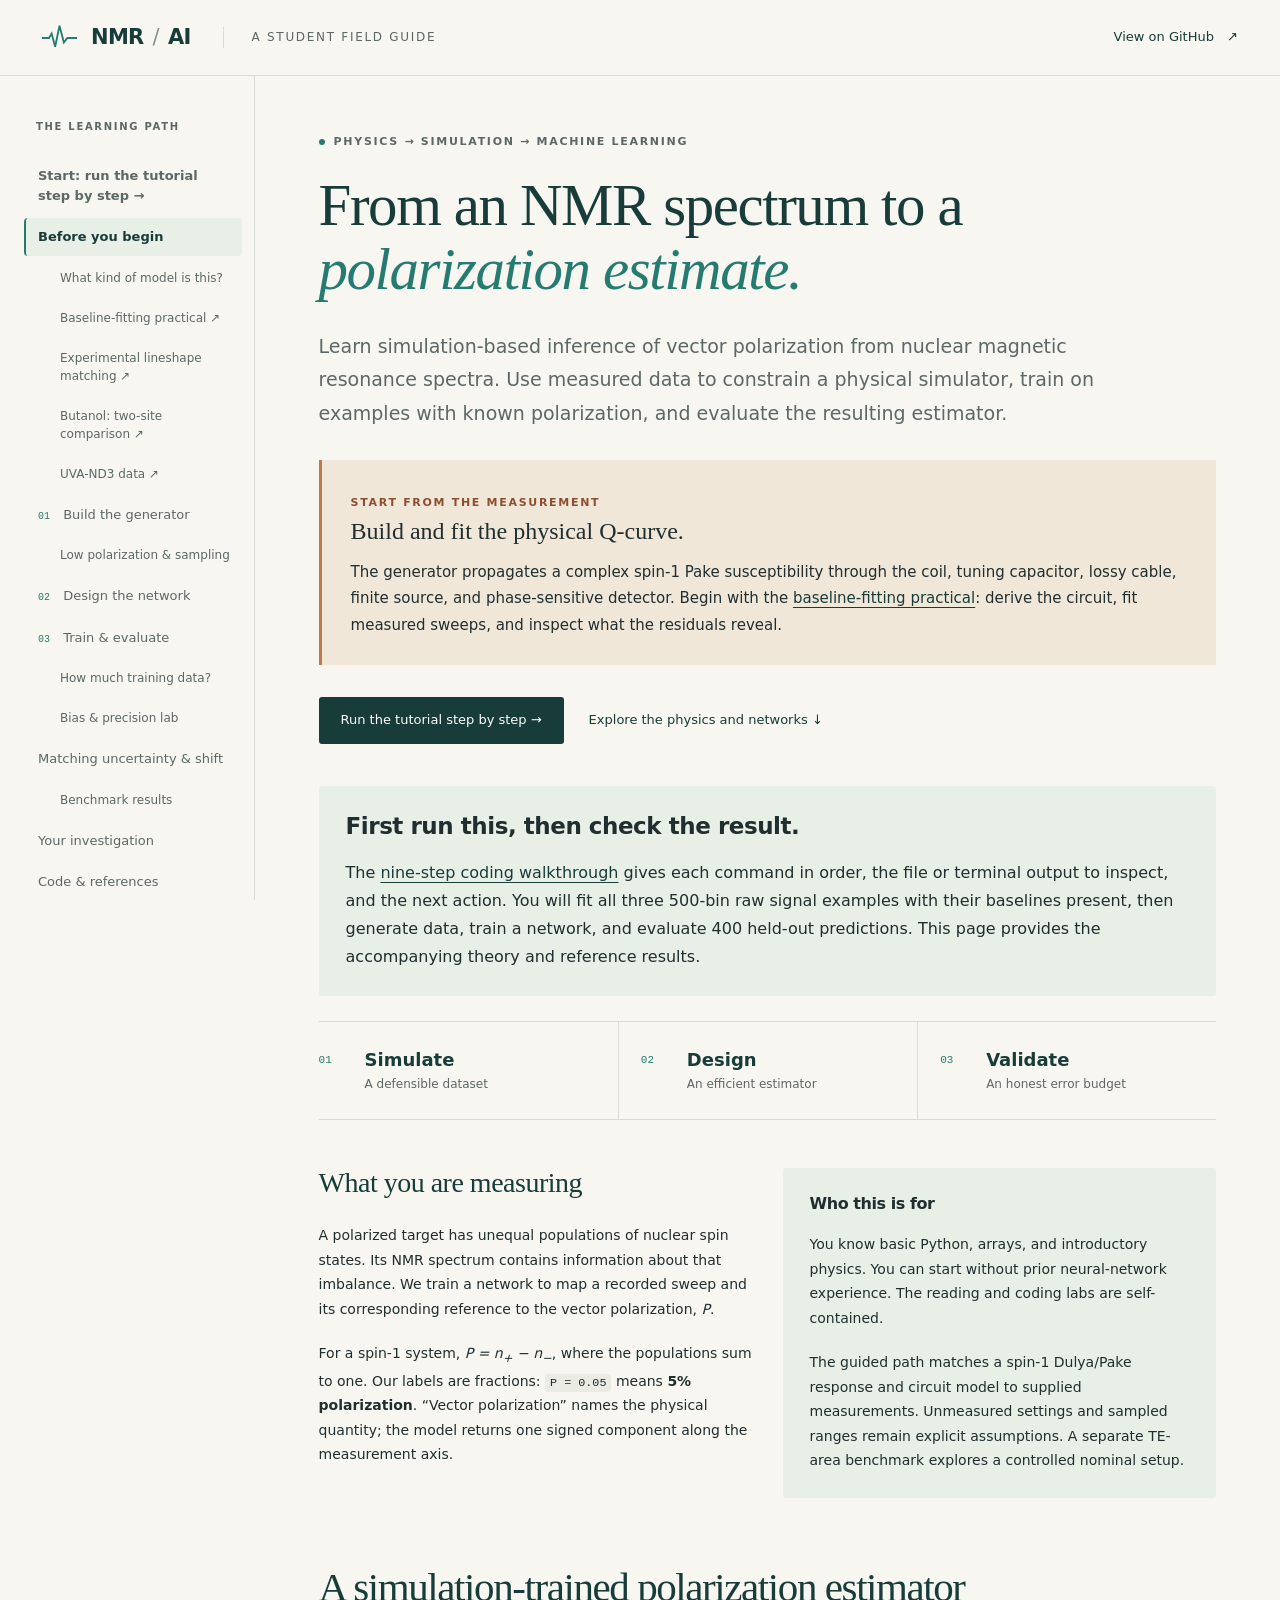
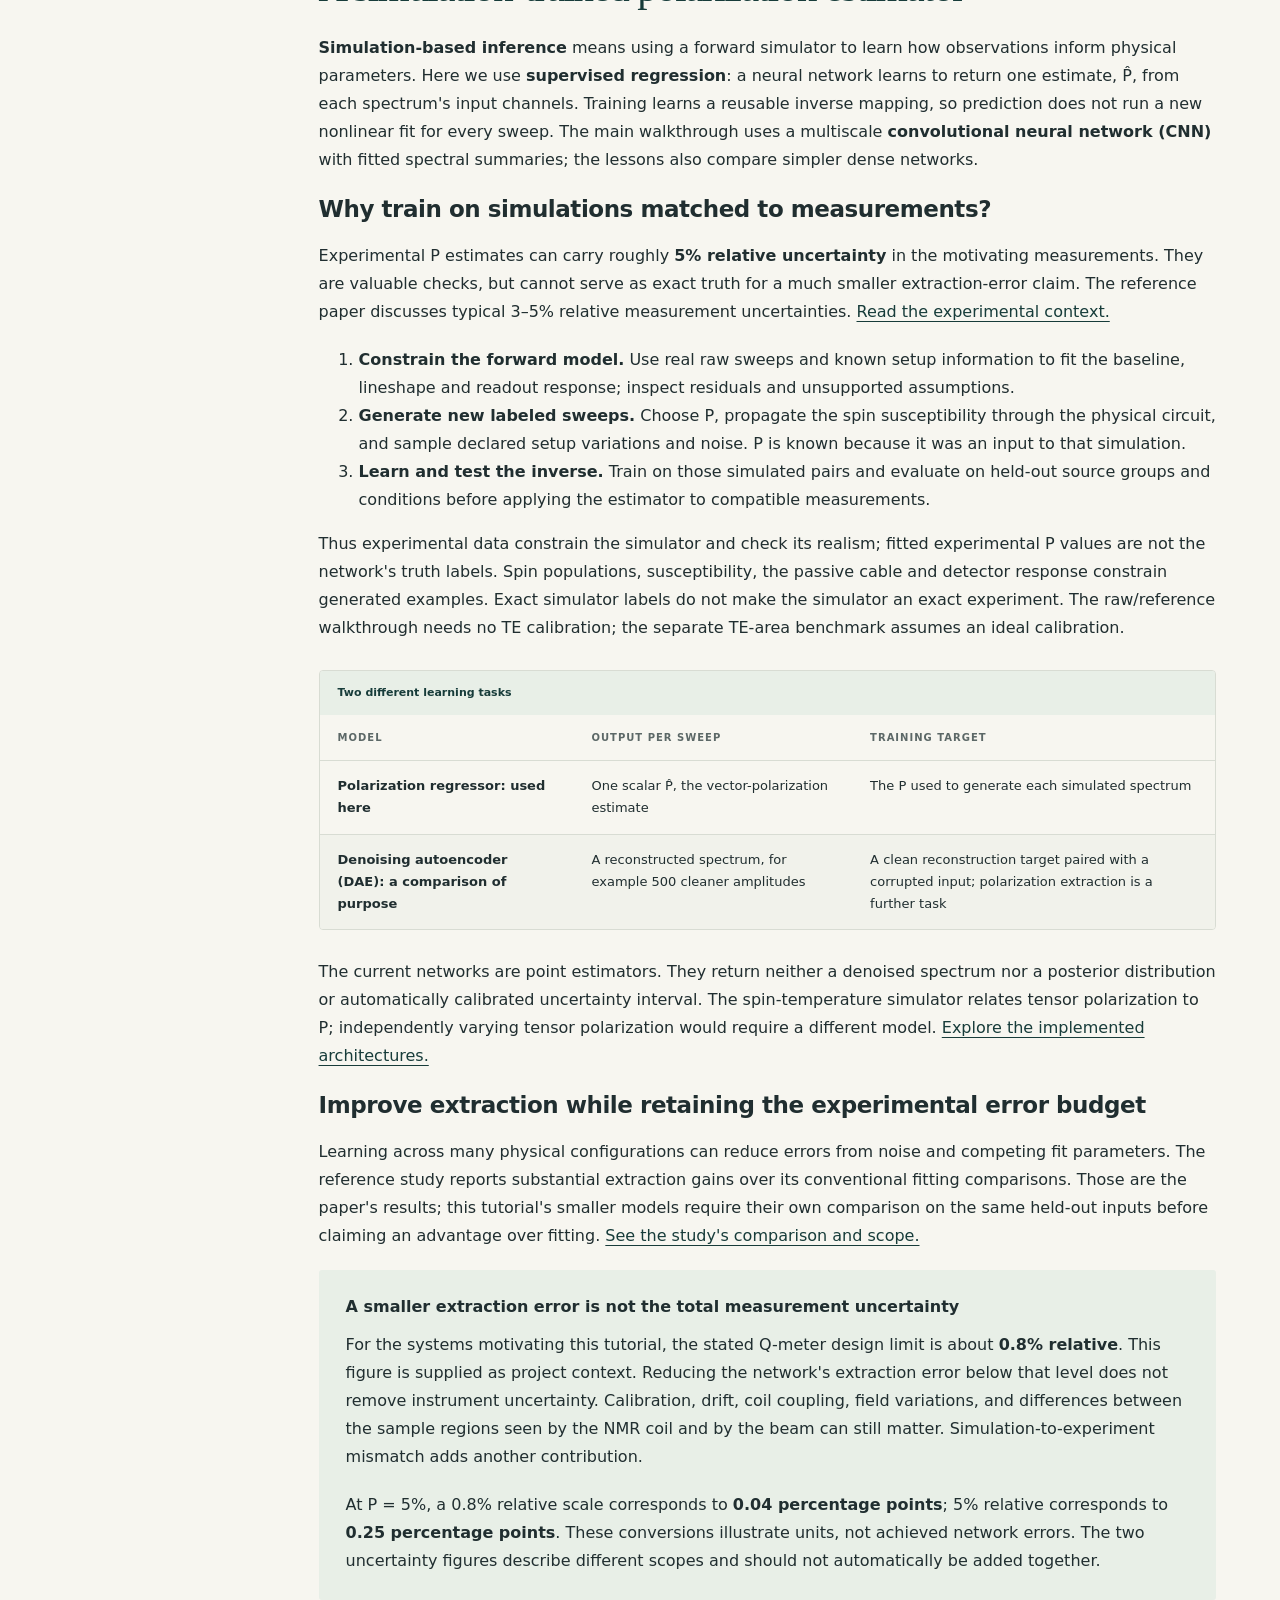
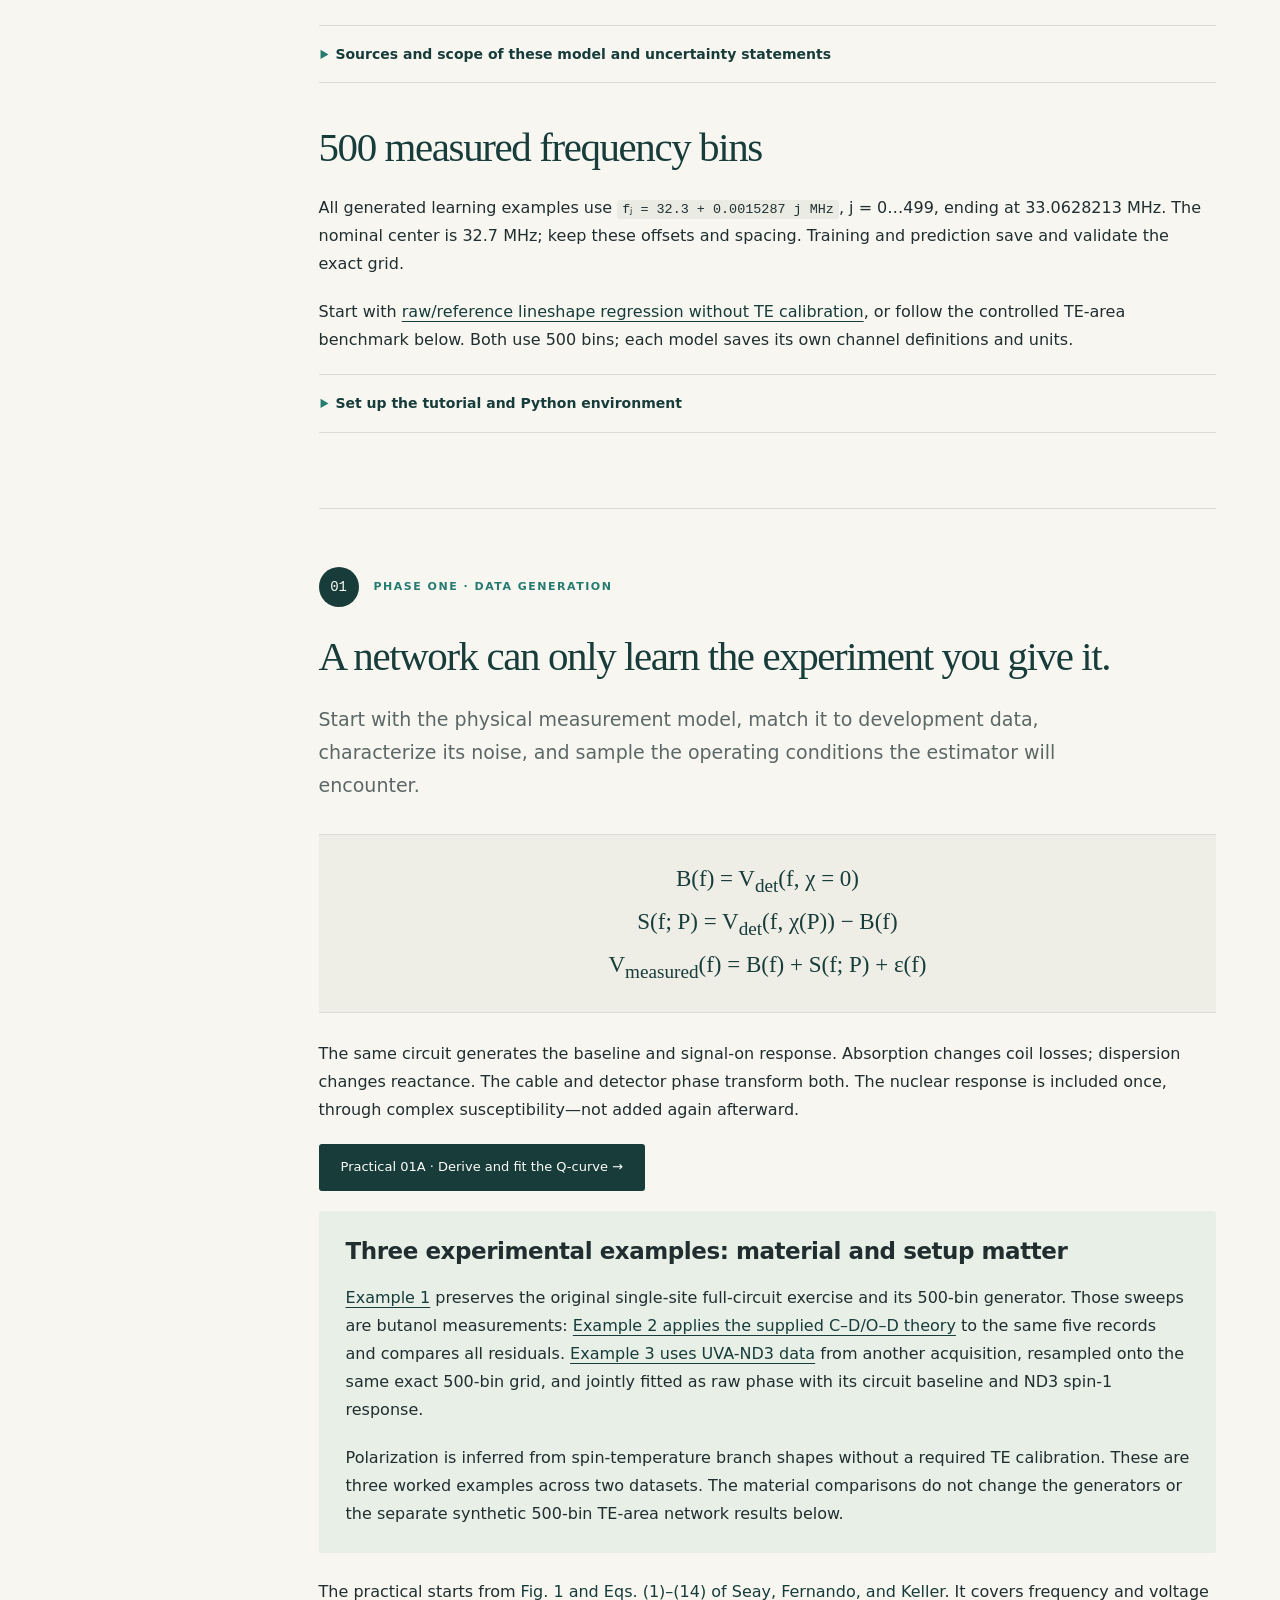
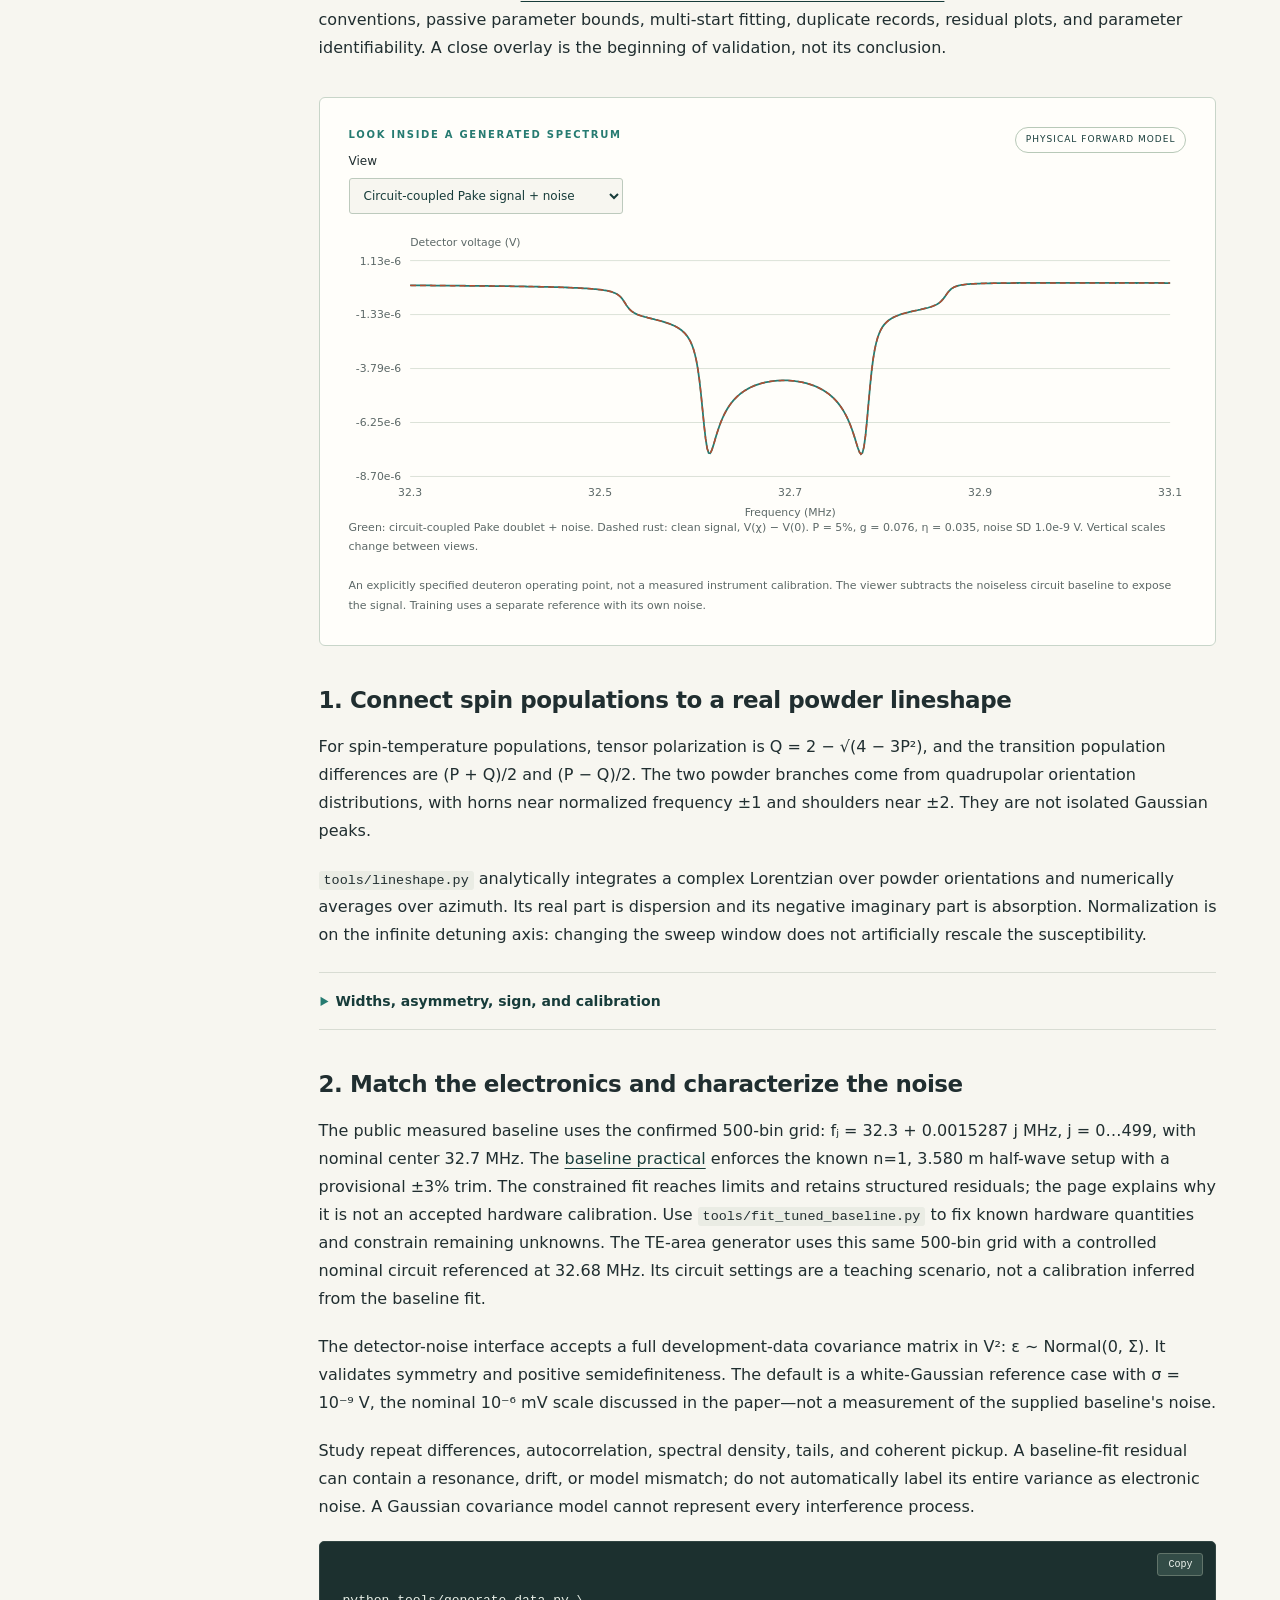
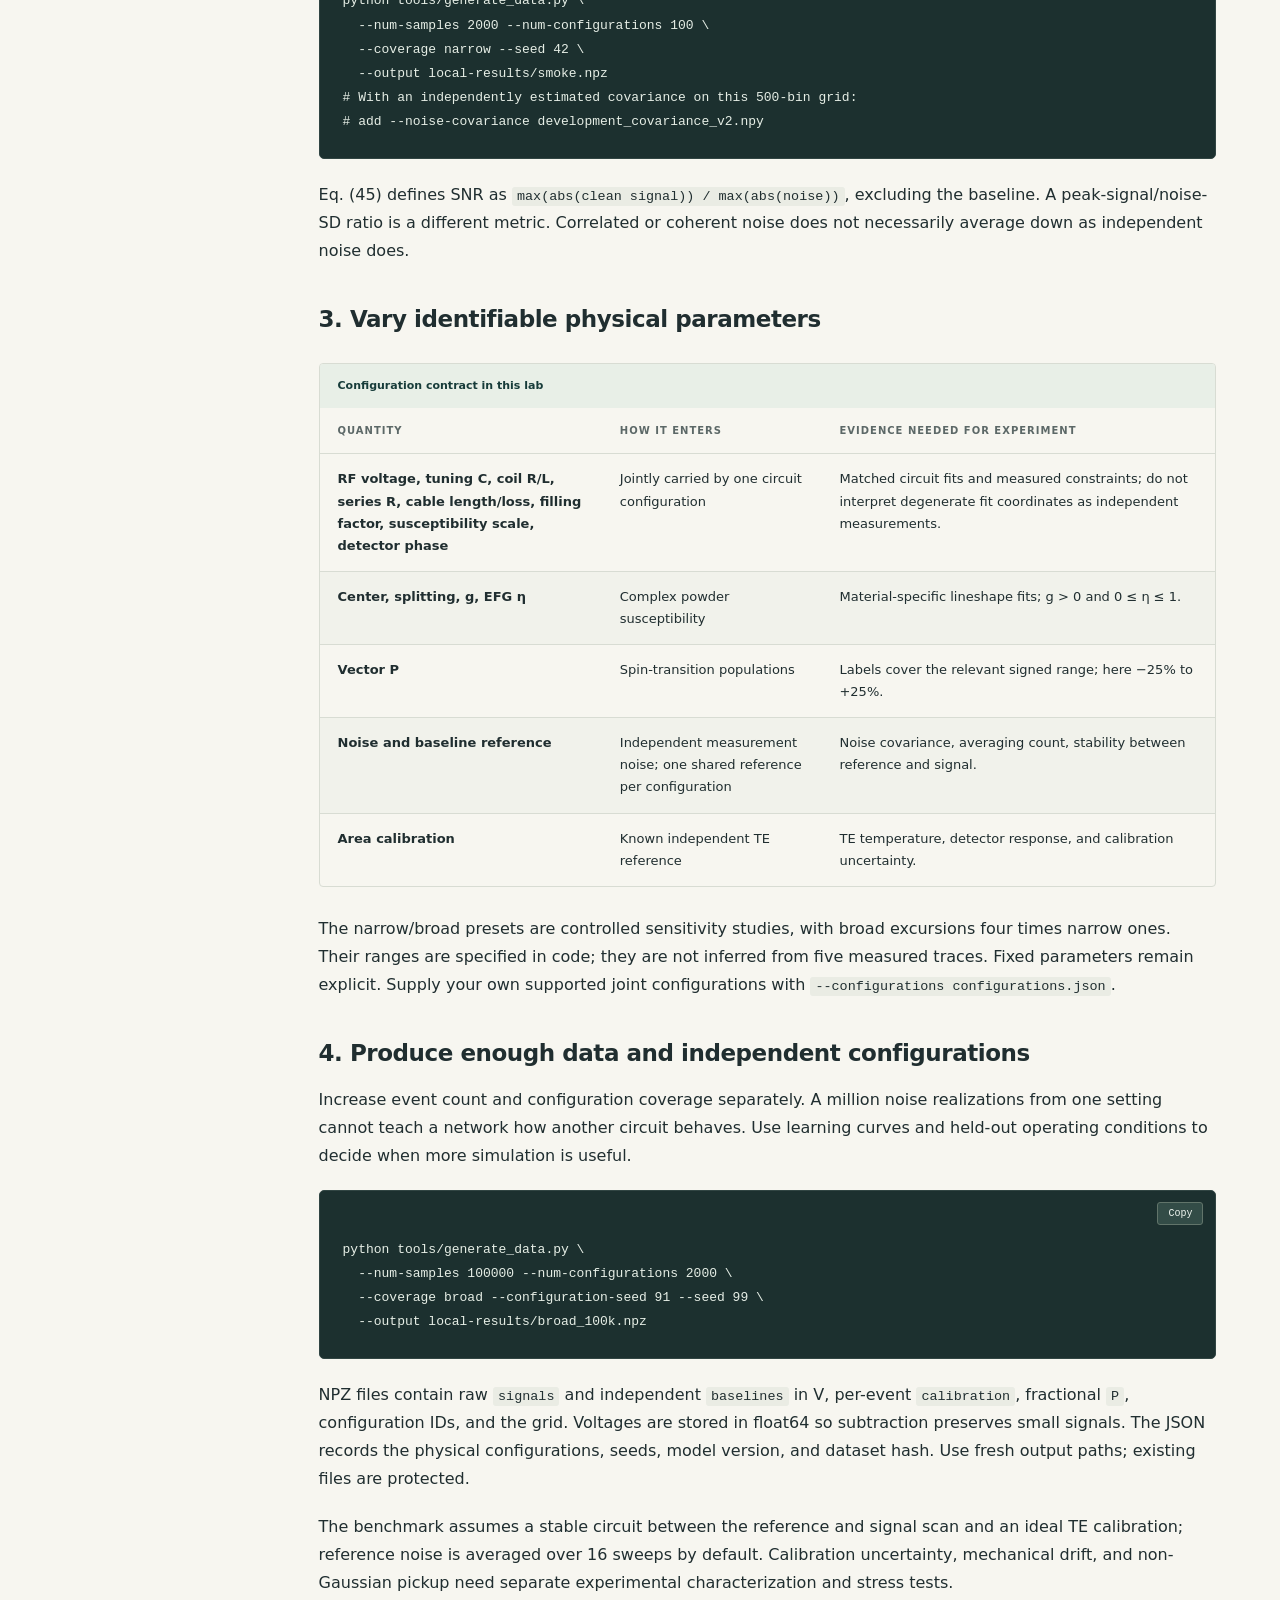
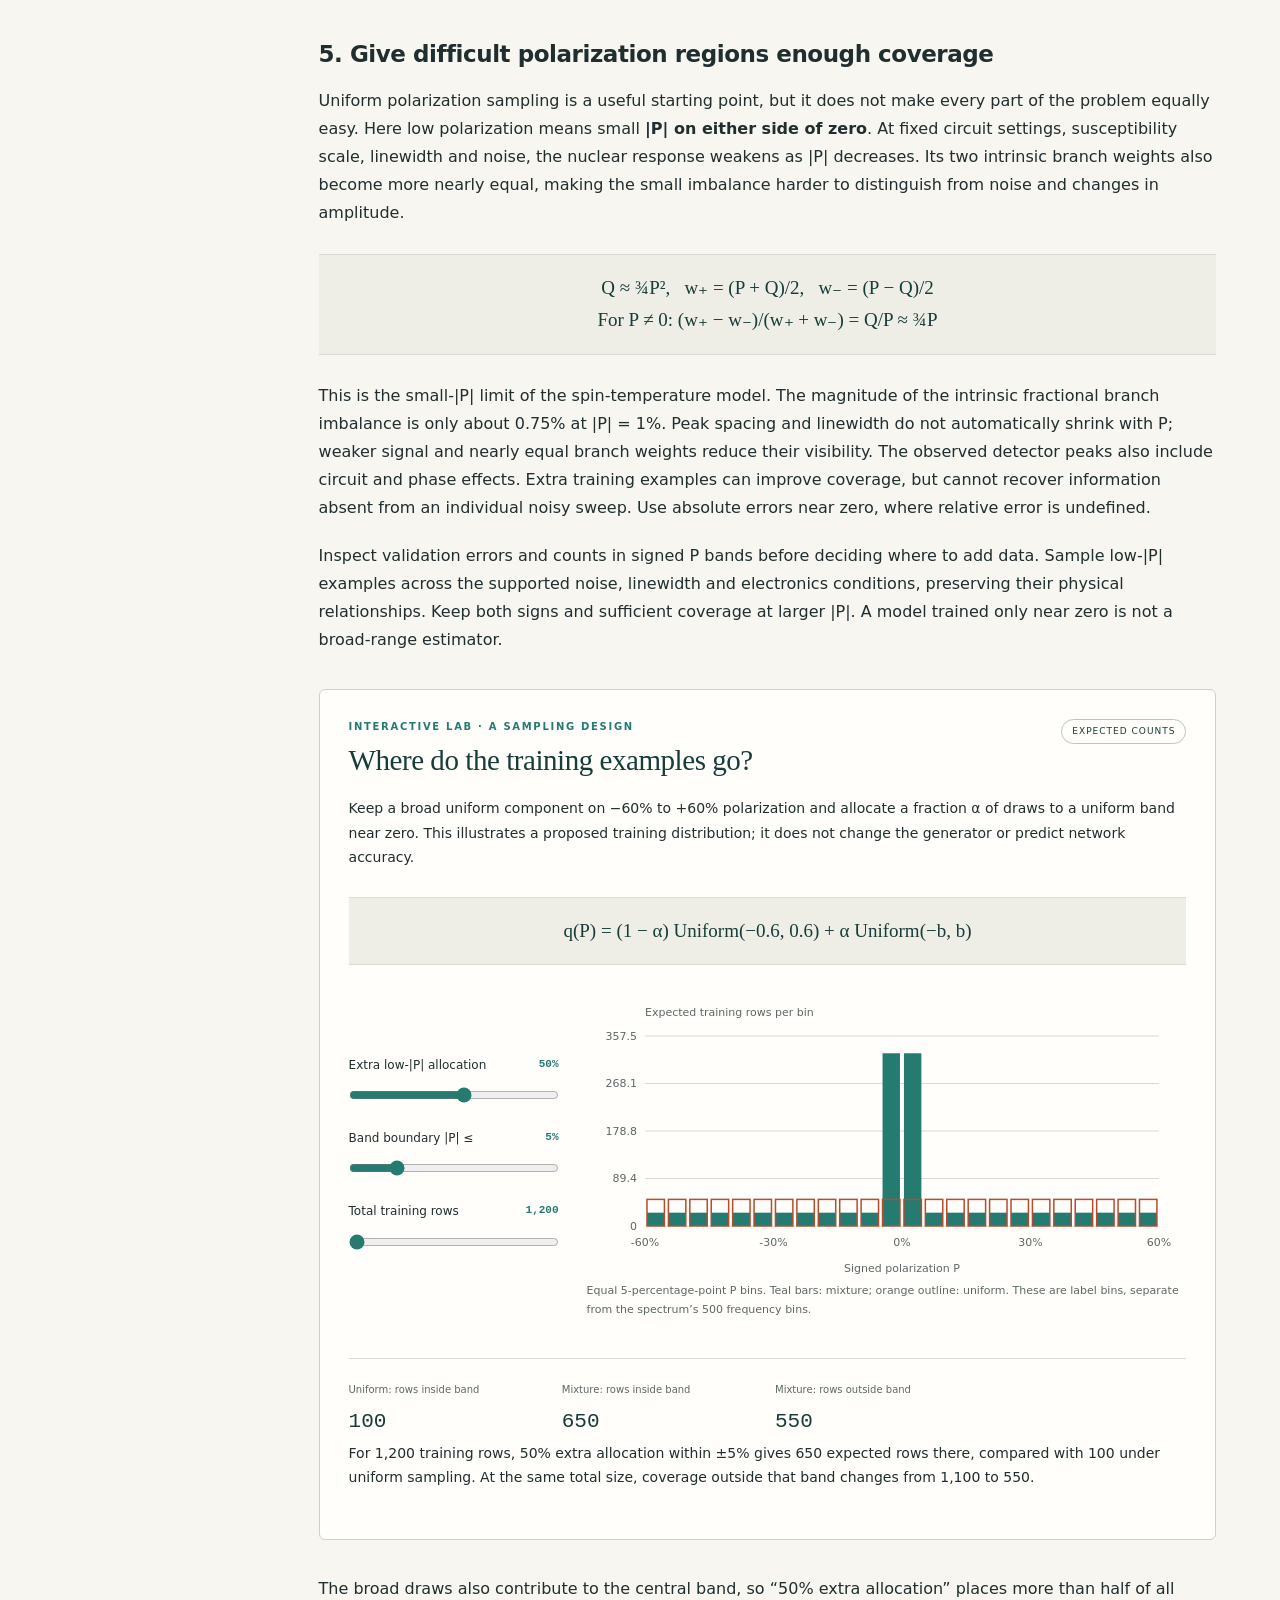
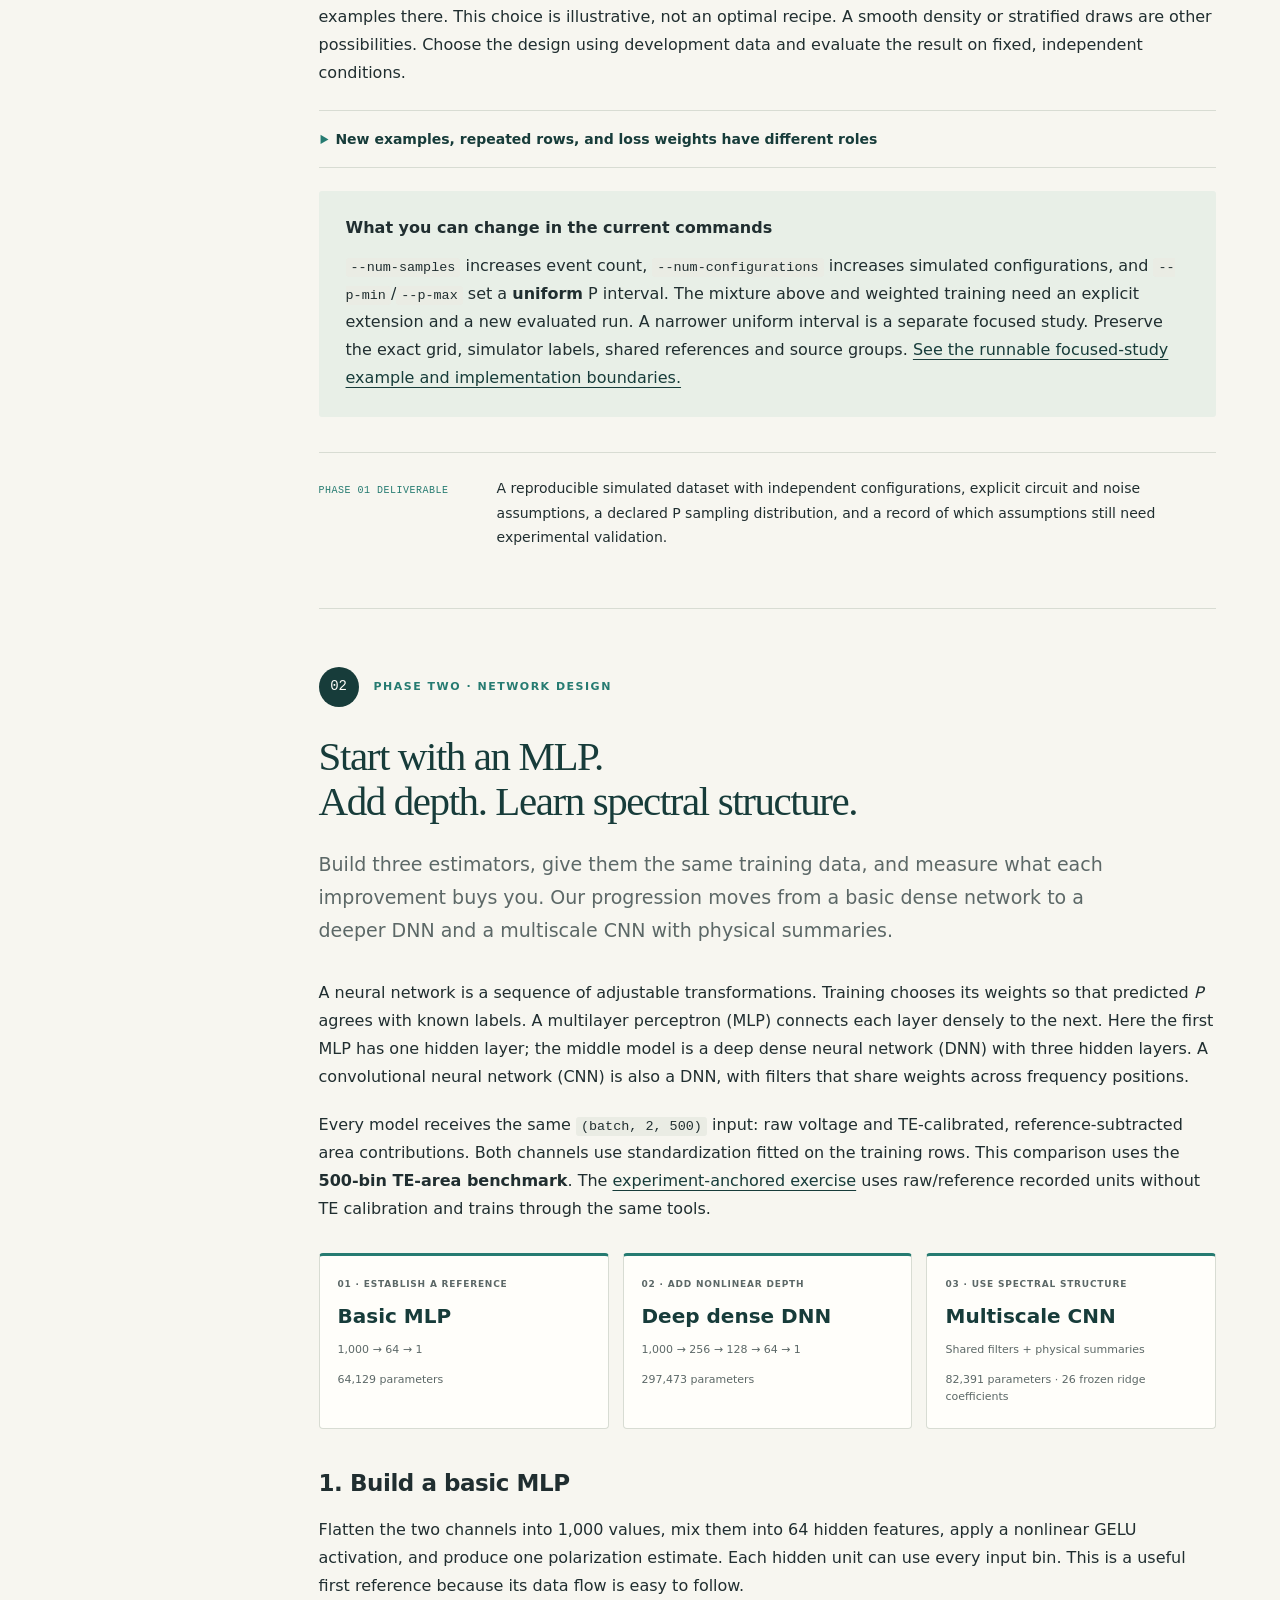
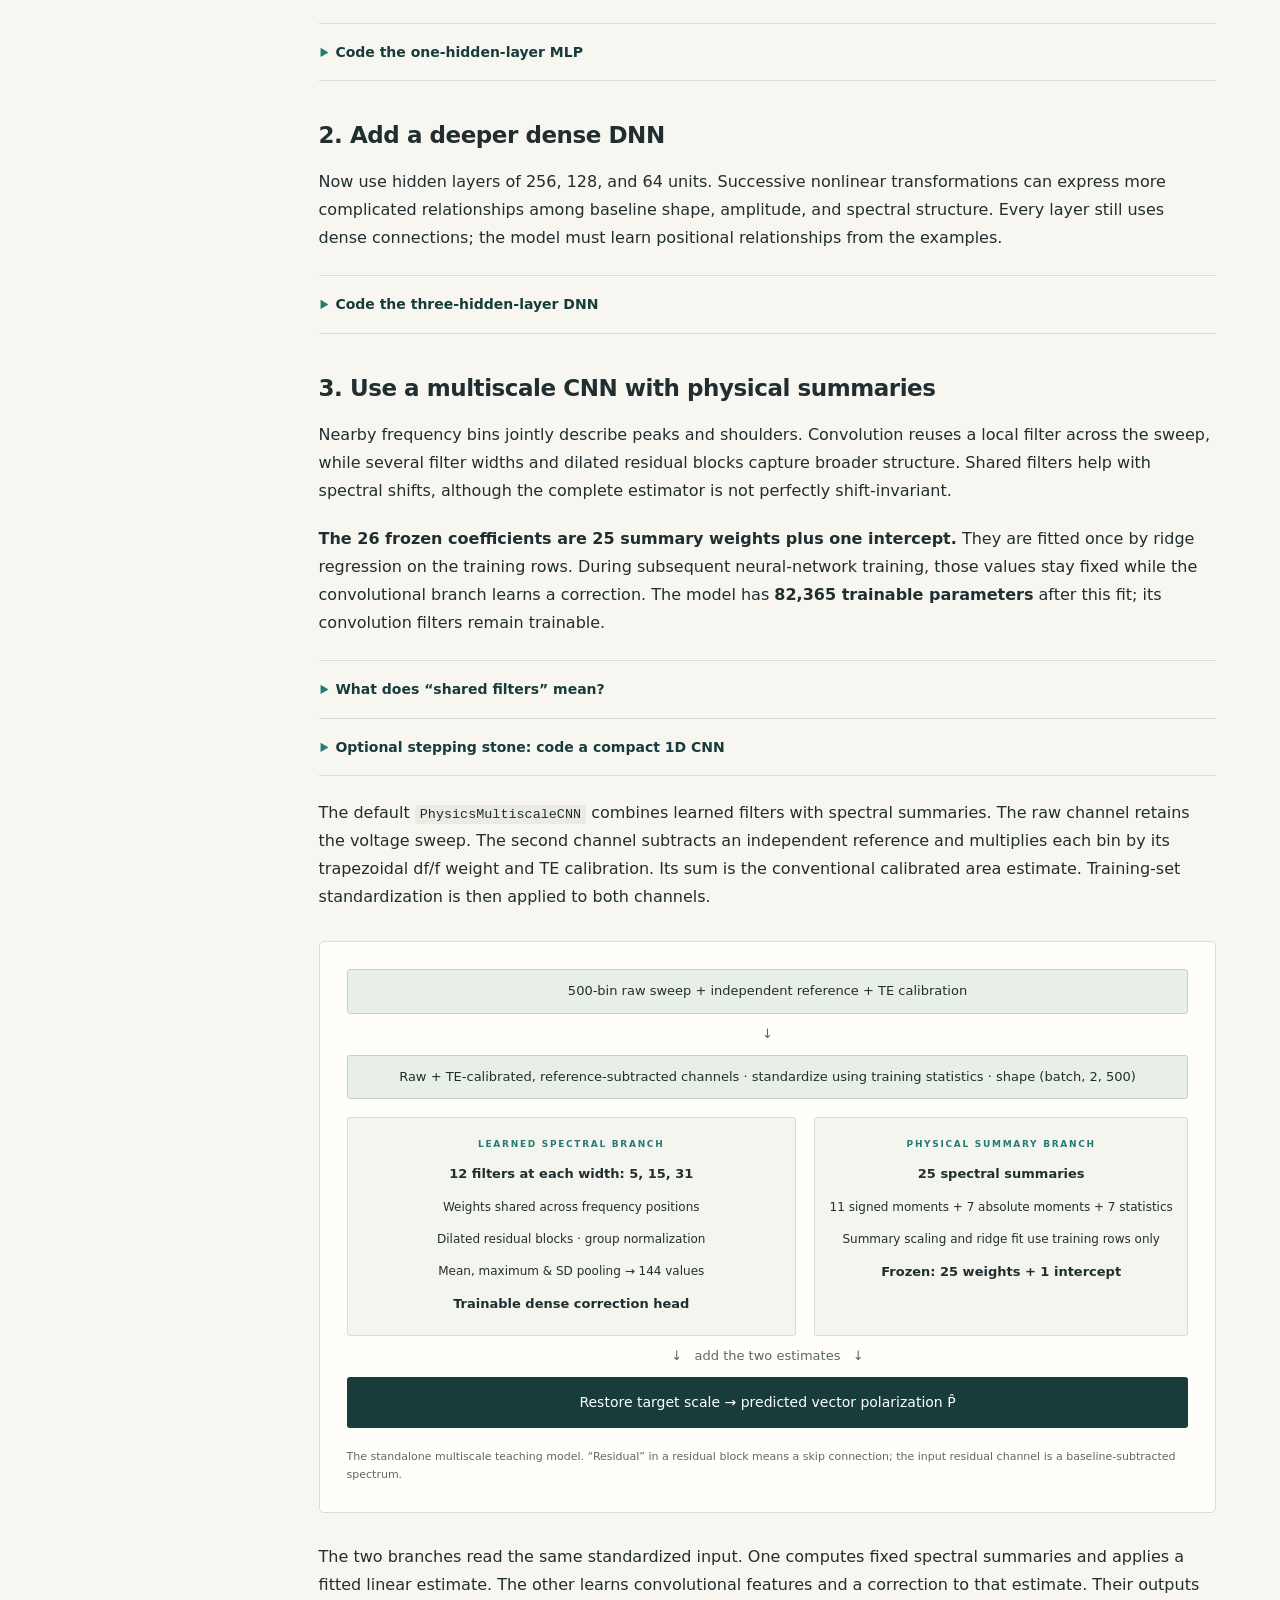
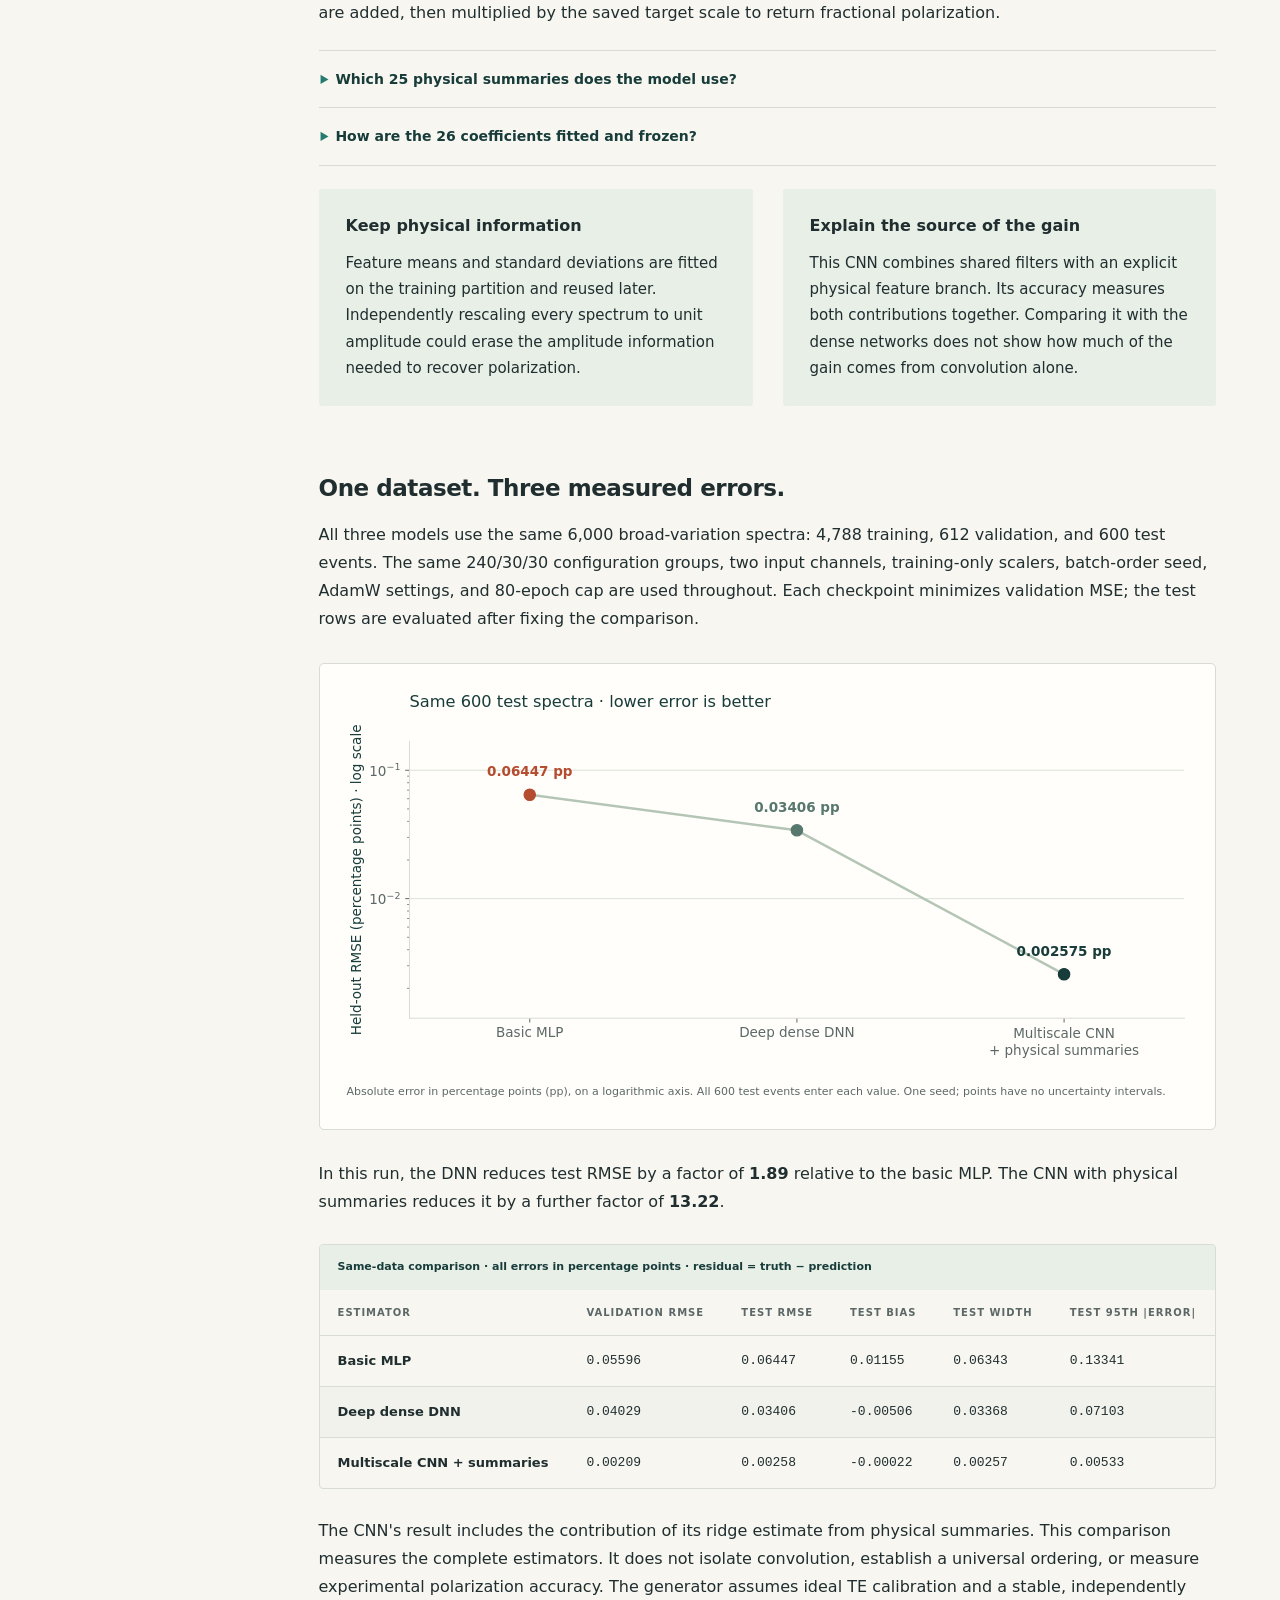
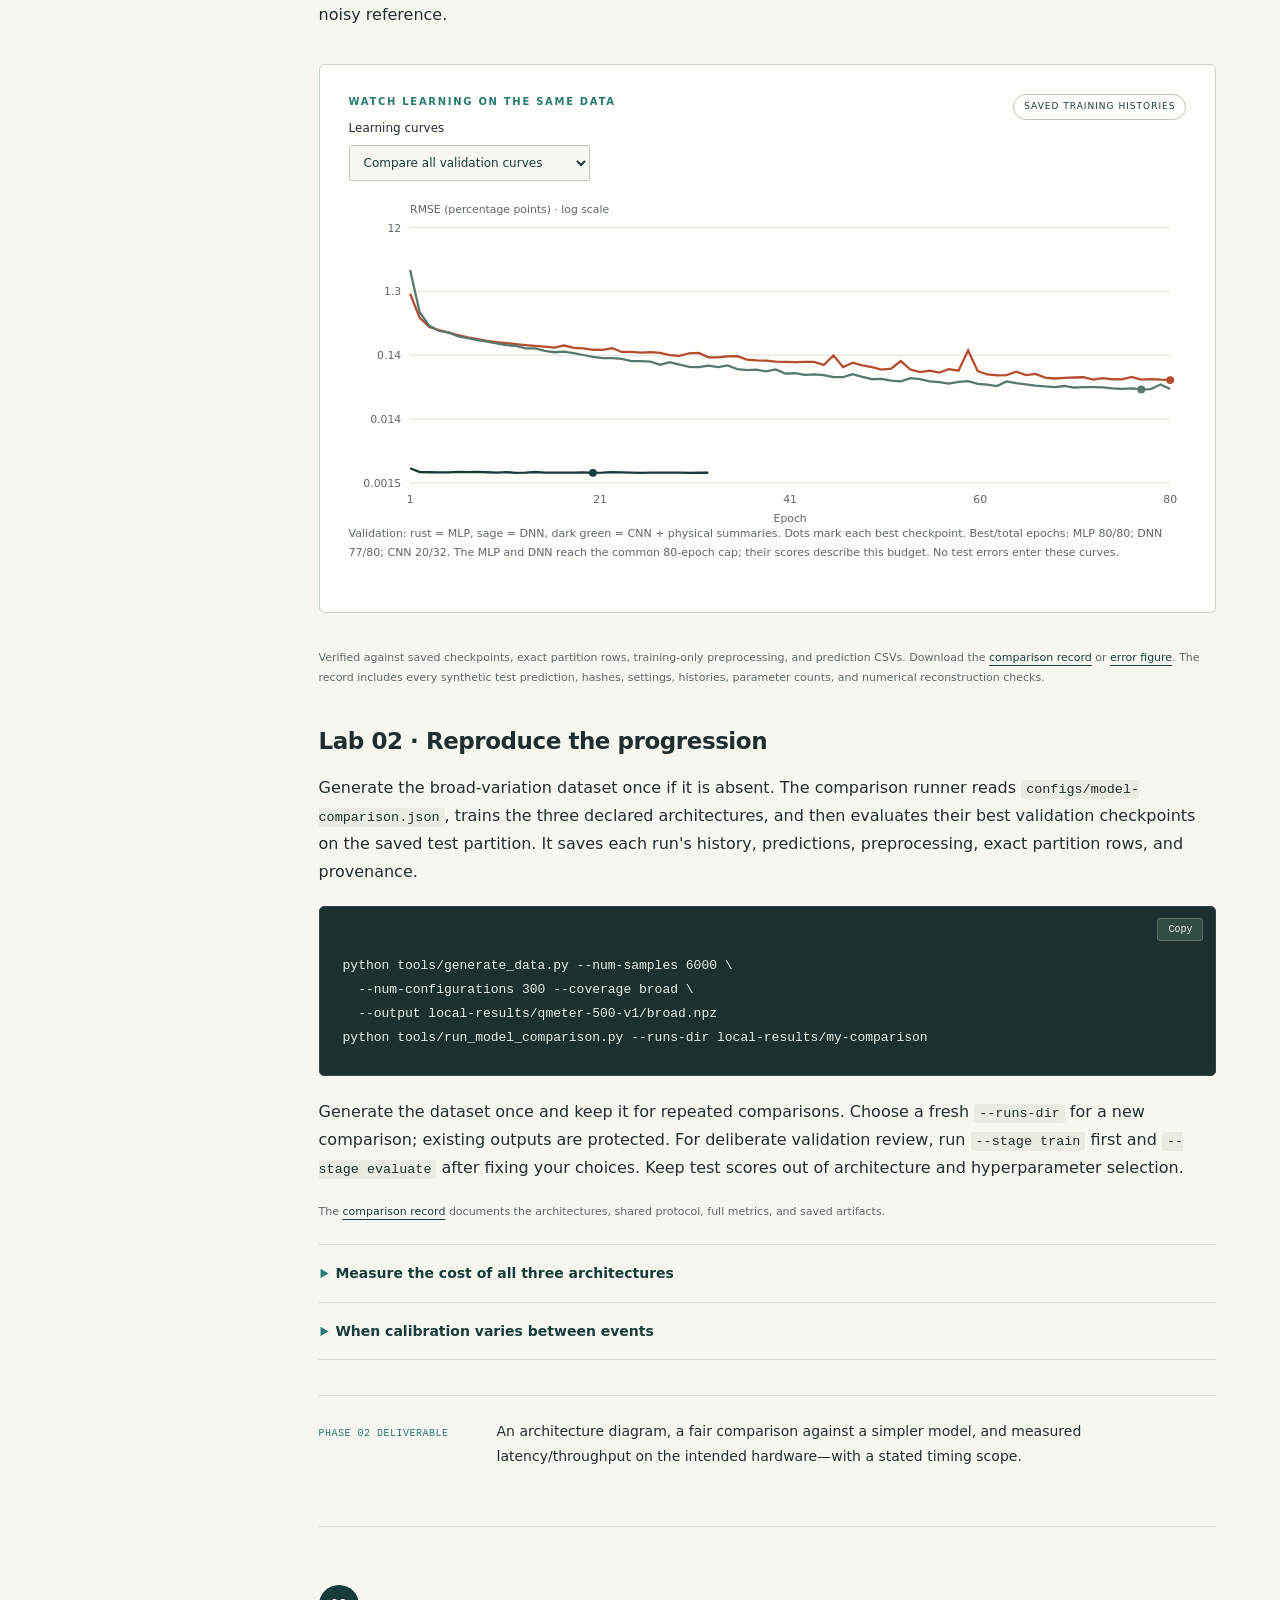
==== commit 51c1ecf3: "Introduce simulation-based polarization inference and uncertainty scope" ====
--- a/docs/index.html
+++ b/docs/index.html
@@ -25,6 +25,7 @@
   <nav aria-label="Tutorial chapters">
     <a href="walkthrough.html"><strong>Start: run the tutorial step by step →</strong></a>
     <a href="#start" class="active">Before you begin</a>
+    <a href="#inference-method" class="subnav">What kind of model is this?</a>
     <a href="baseline.html" class="subnav">Baseline-fitting practical ↗</a>
     <a href="matching.html" class="subnav">Experimental lineshape matching ↗</a>
     <a href="butanol.html" class="subnav">Butanol: two-site comparison ↗</a>
@@ -47,7 +48,7 @@
 <section id="start" class="hero">
   <p class="eyebrow"><span class="status-dot"></span> Physics → simulation → machine learning</p>
   <h1>From an NMR spectrum to a <em>polarization estimate.</em></h1>
-  <p class="lede">Learn to extract vector polarization from nuclear magnetic resonance spectra. Fit measured spectra, simulate training examples, compare networks, and measure prediction errors.</p>
+  <p class="lede">Learn simulation-based inference of vector polarization from nuclear magnetic resonance spectra. Use measured data to constrain a physical simulator, train on examples with known polarization, and evaluate the resulting estimator.</p>
   <aside class="callout"><span class="eyebrow">Start from the measurement</span><h4>Build and fit the physical Q-curve.</h4><p>The generator propagates a complex spin-1 Pake susceptibility through the coil, tuning capacitor, lossy cable, finite source, and phase-sensitive detector. Begin with the <a href="baseline.html">baseline-fitting practical</a>: derive the circuit, fit measured sweeps, and inspect what the residuals reveal.</p></aside>
   <div class="hero-actions"><a class="button" href="walkthrough.html">Run the tutorial step by step →</a><a class="text-link" href="#generator">Explore the physics and networks ↓</a></div>
   <aside class="note"><h3>First run this, then check the result.</h3><p>The <a href="walkthrough.html">nine-step coding walkthrough</a> gives each command in order, the file or terminal output to inspect, and the next action. You will fit all three 500-bin raw signal examples with their baselines present, then generate data, train a network, and evaluate 400 held-out predictions. This page provides the accompanying theory and reference results.</p></aside>
@@ -56,7 +57,32 @@
     <a href="#network"><span class="route-number">02</span><strong>Design</strong><span>An efficient estimator</span></a>
     <a href="#training"><span class="route-number">03</span><strong>Validate</strong><span>An honest error budget</span></a>
   </div>
-  <div class="intro-grid"><div><h2>What you are measuring</h2><p>A polarized target has unequal populations of nuclear spin states. Its NMR spectrum contains information about that imbalance. We train a network to map a measured voltage sweep to the vector polarization, <i>P</i>.</p><p>For a spin-1 system, <i>P = n<sub>+</sub> − n<sub>−</sub></i>, where the populations sum to one. Our labels are fractions: <code>P = 0.05</code> means <strong>5% polarization</strong>.</p></div><div class="note"><h3>Who this is for</h3><p>You know basic Python, arrays, and introductory physics. You can start without prior neural-network experience. The reading and coding labs are self-contained.</p><p>All three learning phases concern vector extraction. The simulator uses a theoretical spin-1 Dulya/Pake powder doublet. Instrument settings and parameter ranges are teaching assumptions; matching them to measurements remains a separate scientific requirement.</p></div></div>
+  <div class="intro-grid"><div><h2>What you are measuring</h2><p>A polarized target has unequal populations of nuclear spin states. Its NMR spectrum contains information about that imbalance. We train a network to map a recorded sweep and its corresponding reference to the vector polarization, <i>P</i>.</p><p>For a spin-1 system, <i>P = n<sub>+</sub> − n<sub>−</sub></i>, where the populations sum to one. Our labels are fractions: <code>P = 0.05</code> means <strong>5% polarization</strong>. “Vector polarization” names the physical quantity; the model returns one signed component along the measurement axis.</p></div><div class="note"><h3>Who this is for</h3><p>You know basic Python, arrays, and introductory physics. You can start without prior neural-network experience. The reading and coding labs are self-contained.</p><p>The guided path matches a spin-1 Dulya/Pake response and circuit model to supplied measurements. Unmeasured settings and sampled ranges remain explicit assumptions. A separate TE-area benchmark explores a controlled nominal setup.</p></div></div>
+  <div id="inference-method" class="subsection">
+    <h2>A simulation-trained polarization estimator</h2>
+    <p><strong>Simulation-based inference</strong> means using a forward simulator to learn how observations inform physical parameters. Here we use <strong>supervised regression</strong>: a neural network learns to return one estimate, P̂, from each spectrum's input channels. Training learns a reusable inverse mapping, so prediction does not run a new nonlinear fit for every sweep. The main walkthrough uses a multiscale <strong>convolutional neural network (CNN)</strong> with fitted spectral summaries; the lessons also compare simpler dense networks.</p>
+    <h3>Why train on simulations matched to measurements?</h3>
+    <p>Experimental P estimates can carry roughly <strong>5% relative uncertainty</strong> in the motivating measurements. They are valuable checks, but cannot serve as exact truth for a much smaller extraction-error claim. The reference paper discusses typical 3–5% relative measurement uncertainties. <a href="https://arxiv.org/pdf/2603.10146v5#page=3">Read the experimental context.</a></p>
+    <ol>
+      <li><strong>Constrain the forward model.</strong> Use real raw sweeps and known setup information to fit the baseline, lineshape and readout response; inspect residuals and unsupported assumptions.</li>
+      <li><strong>Generate new labeled sweeps.</strong> Choose P, propagate the spin susceptibility through the physical circuit, and sample declared setup variations and noise. P is known because it was an input to that simulation.</li>
+      <li><strong>Learn and test the inverse.</strong> Train on those simulated pairs and evaluate on held-out source groups and conditions before applying the estimator to compatible measurements.</li>
+    </ol>
+    <p>Thus experimental data constrain the simulator and check its realism; fitted experimental P values are not the network's truth labels. Spin populations, susceptibility, the passive cable and detector response constrain generated examples. Exact simulator labels do not make the simulator an exact experiment. The raw/reference walkthrough needs no TE calibration; the separate TE-area benchmark assumes an ideal calibration.</p>
+    <div class="table-wrap"><table><caption>Two different learning tasks</caption><thead><tr><th>Model</th><th>Output per sweep</th><th>Training target</th></tr></thead><tbody>
+      <tr><td>Polarization regressor: used here</td><td>One scalar P̂, the vector-polarization estimate</td><td>The P used to generate each simulated spectrum</td></tr>
+      <tr><td>Denoising autoencoder (DAE): a comparison of purpose</td><td>A reconstructed spectrum, for example 500 cleaner amplitudes</td><td>A clean reconstruction target paired with a corrupted input; polarization extraction is a further task</td></tr>
+    </tbody></table></div>
+    <p>The current networks are point estimators. They return neither a denoised spectrum nor a posterior distribution or automatically calibrated uncertainty interval. The spin-temperature simulator relates tensor polarization to P; independently varying tensor polarization would require a different model. <a href="#network">Explore the implemented architectures.</a></p>
+    <h3>Improve extraction while retaining the experimental error budget</h3>
+    <p>Learning across many physical configurations can reduce errors from noise and competing fit parameters. The reference study reports substantial extraction gains over its conventional fitting comparisons. Those are the paper's results; this tutorial's smaller models require their own comparison on the same held-out inputs before claiming an advantage over fitting. <a href="https://arxiv.org/pdf/2603.10146v5#page=23">See the study's comparison and scope.</a></p>
+    <aside id="experimental-error-budget" class="note"><h4>A smaller extraction error is not the total measurement uncertainty</h4><p>For the systems motivating this tutorial, the stated Q-meter design limit is about <strong>0.8% relative</strong>. This figure is supplied as project context. Reducing the network's extraction error below that level does not remove instrument uncertainty. Calibration, drift, coil coupling, field variations, and differences between the sample regions seen by the NMR coil and by the beam can still matter. Simulation-to-experiment mismatch adds another contribution.</p><p>At P = 5%, a 0.8% relative scale corresponds to <strong>0.04 percentage points</strong>; 5% relative corresponds to <strong>0.25 percentage points</strong>. These conversions illustrate units, not achieved network errors. The two uncertainty figures describe different scopes and should not automatically be added together.</p></aside>
+    <details id="inference-scope"><summary>Sources and scope of these model and uncertainty statements</summary><div class="details-body">
+      <p>The approximately 5% and 0.8% figures were supplied by the repository maintainer as context for the motivating measurements and systems. They are not fitted uncertainties for the included CSVs. The reference paper gives 3–5% for typical measurements and rounds the intrinsic Q-meter scale to about 1% in <a href="https://arxiv.org/pdf/2603.10146v5#page=24">section 7.5</a>. It does not specify the exact 0.8% figure; that project figure is not assigned a one-standard-deviation convention or a universal hardware limit here.</p>
+      <p>The physics constraints live in the forward simulator and the selected input representation. Neural training minimizes polarization error; it does not solve a circuit-equation residual at each optimizer update. This is one form of simulation-based point estimation, rather than a claim to implement neural posterior estimation. See the <a href="https://arxiv.org/abs/1911.01429">simulation-based inference review</a> and the <a href="https://jmlr.org/papers/v11/vincent10a.html">denoising-autoencoder reference</a> for the broader methods.</p>
+      <p>Lower spectrum-fit residuals or smaller error bars after denoising do not alone establish smaller true-P errors. Keep independent experimental checks, simulator mismatch and the remaining instrument uncertainty in the validation plan. The <a href="https://github.com/zetanaut/NMR-AI/blob/main/docs/reference/physics-electronics-theory.md#inference-approach-and-uncertainty-scope">reference notes</a> record the distinction between project context, implementation and published evidence.</p>
+    </div></details>
+  </div>
   <div id="workflows" class="subsection"><h2>500 measured frequency bins</h2><p>All generated learning examples use <code>fⱼ = 32.3 + 0.0015287 j MHz</code>, j = 0…499, ending at 33.0628213 MHz. The nominal center is 32.7 MHz; keep these offsets and spacing. Training and prediction save and validate the exact grid.</p><p>Start with <a href="matching.html#lineshape-network">raw/reference lineshape regression without TE calibration</a>, or follow the controlled TE-area benchmark below. Both use 500 bins; each model saves its own channel definitions and units.</p></div>
   <details id="setup" class="setup"><summary>Set up the tutorial and Python environment</summary><div class="details-body"><p>Everything needed for the coding labs is in this repository. The requirements command installs <strong>PyTorch</strong> (<code>torch</code>), NumPy, SciPy, and Matplotlib.</p><p>For a CPU-only or GPU-specific build, use the <a href="https://pytorch.org/get-started/locally/">official PyTorch installation selector</a>. Choose <strong>Stable</strong>, <strong>Pip</strong>, <strong>Python</strong>, your OS (<strong>Linux</strong> inside WSL), and your compute platform. Run its command after activating <code>.venv</code> and before installing the requirements below, replacing <code>pip</code> or <code>pip3</code> with <code>python -m pip</code> to use the active environment.</p>
 <pre><code>git clone https://github.com/zetanaut/NMR-AI.git
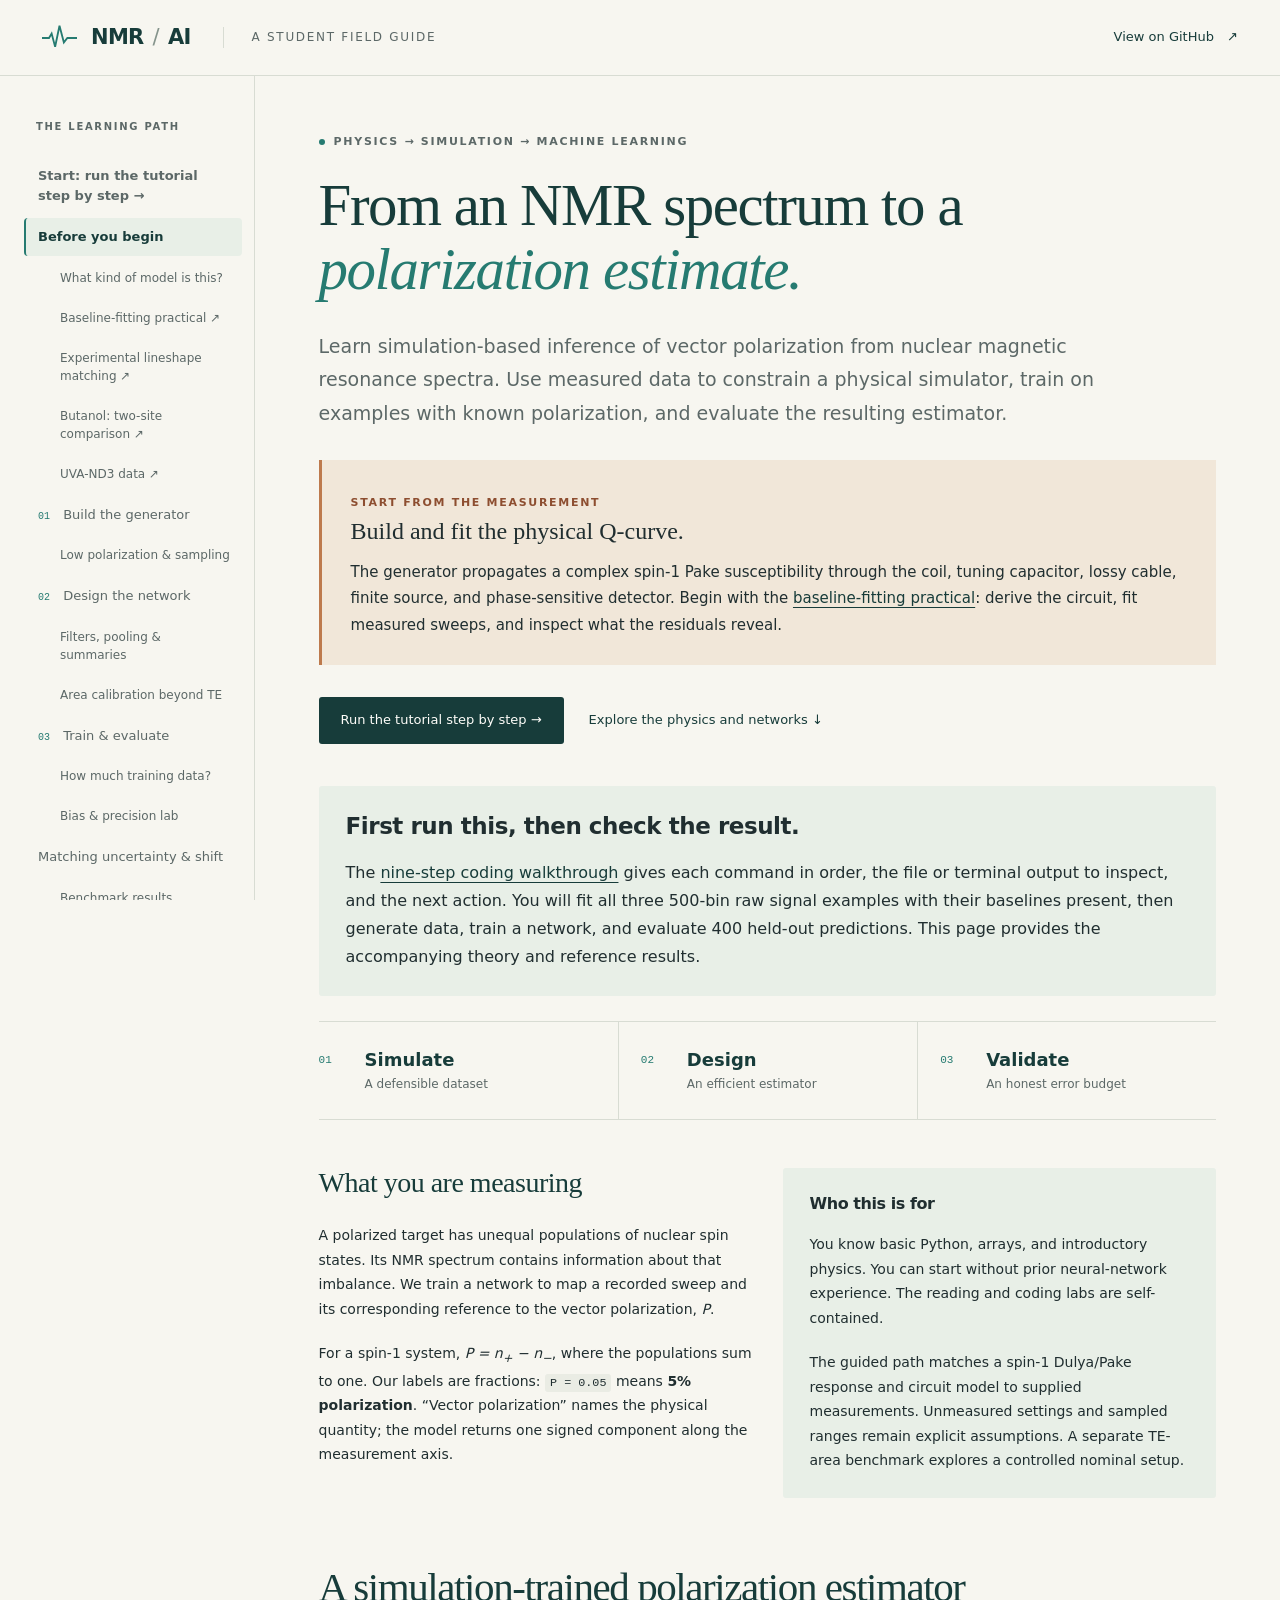
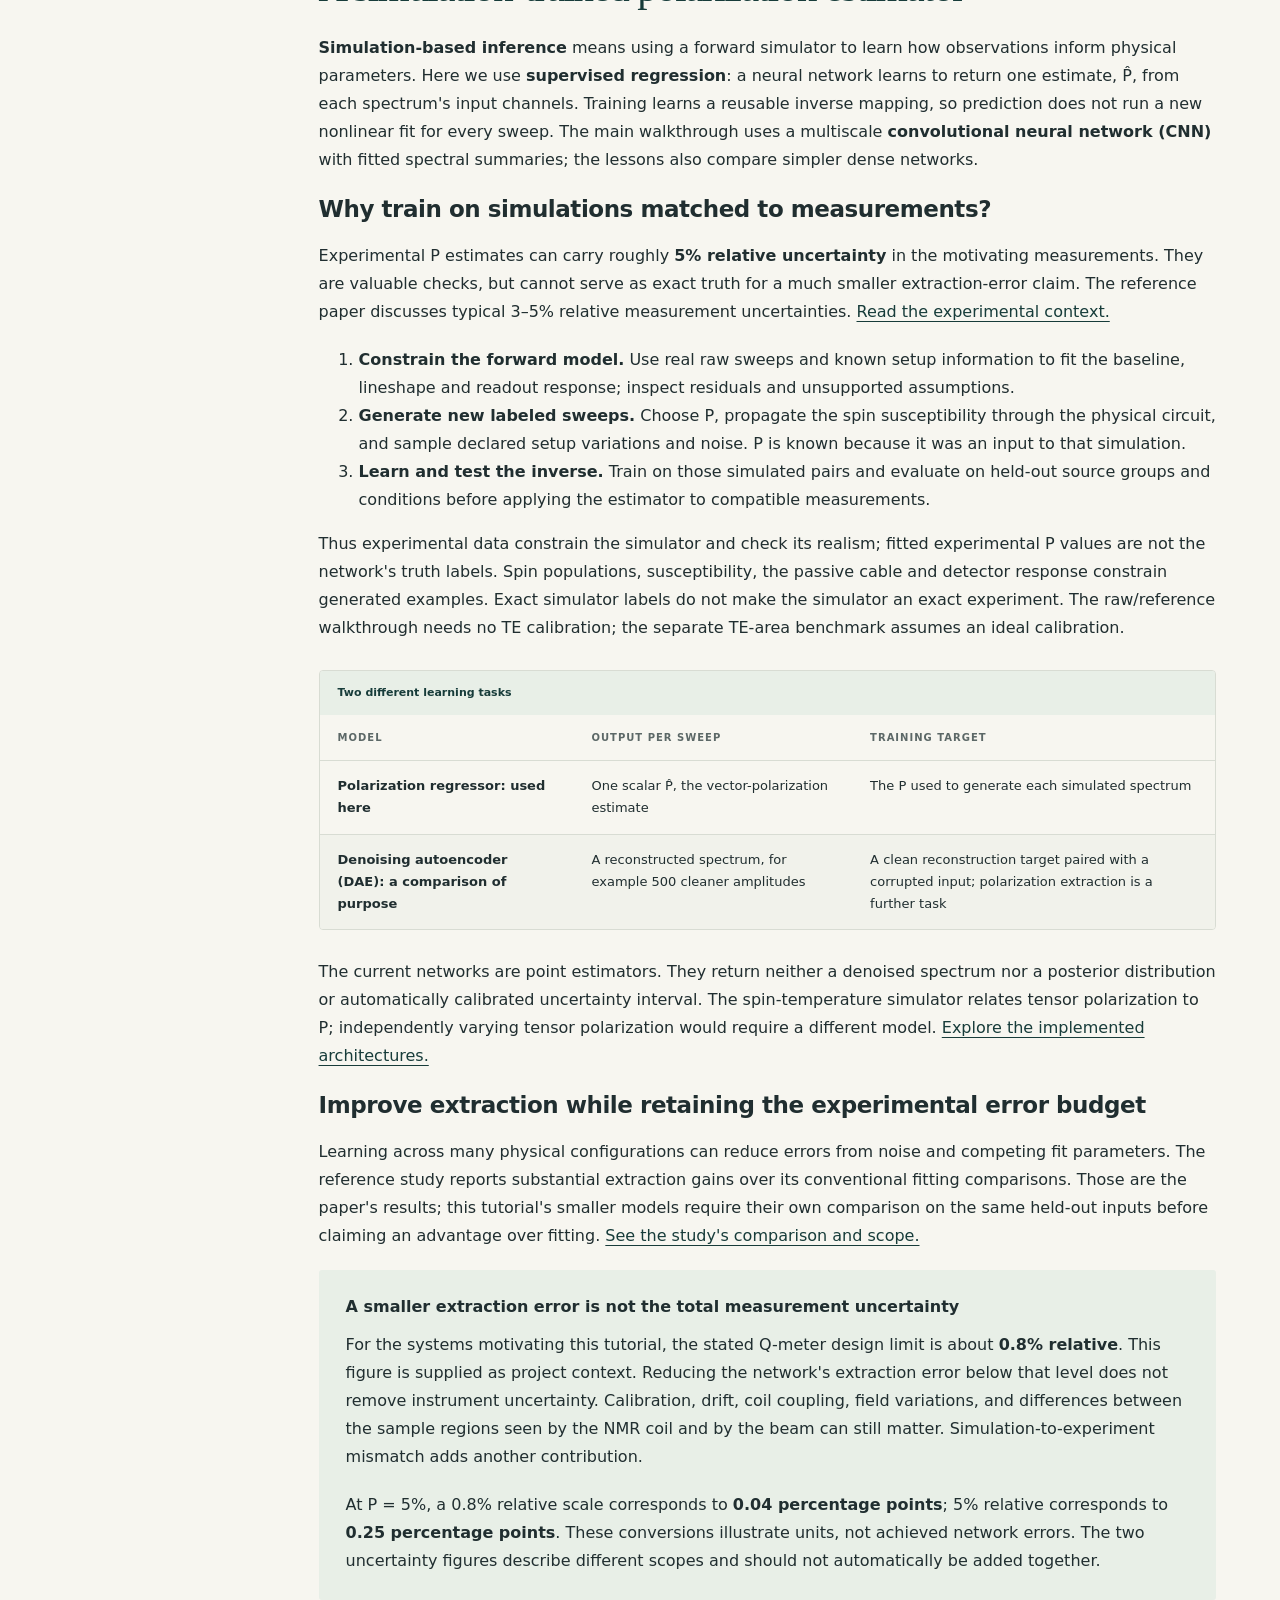
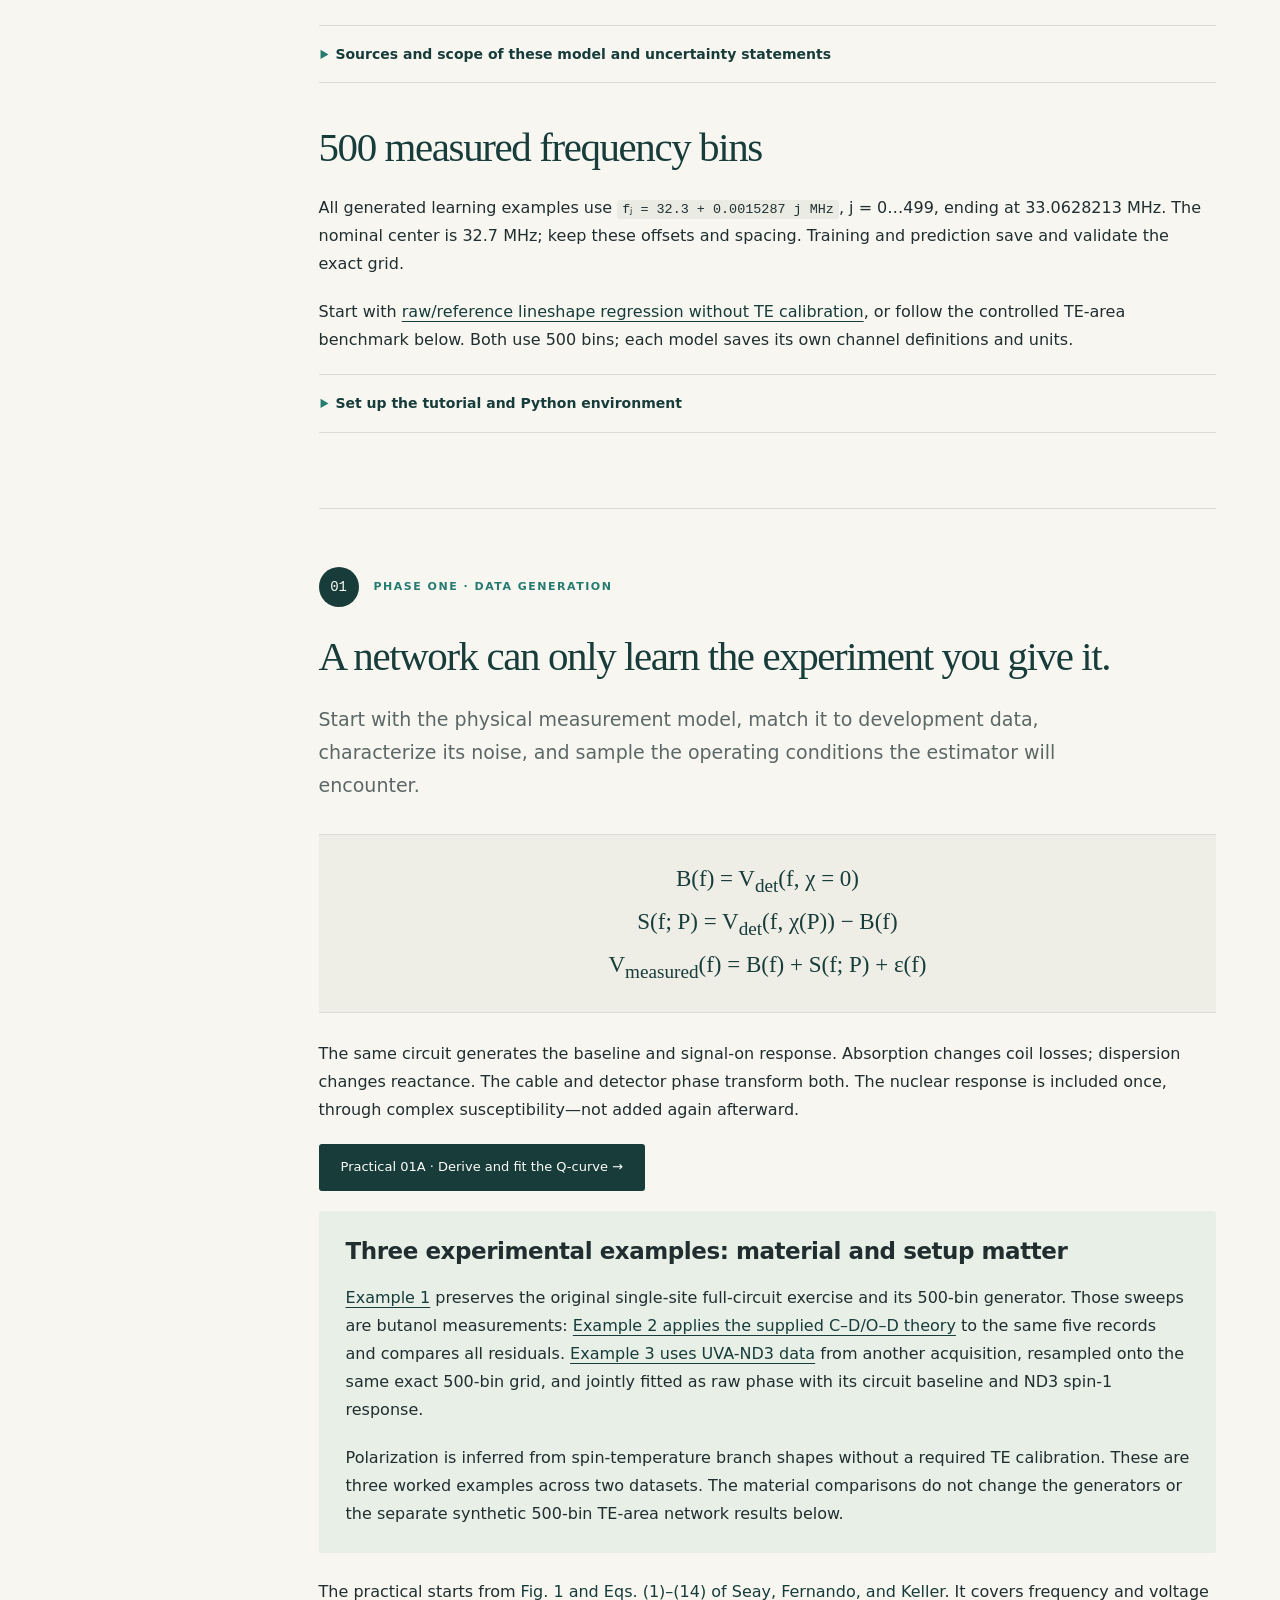
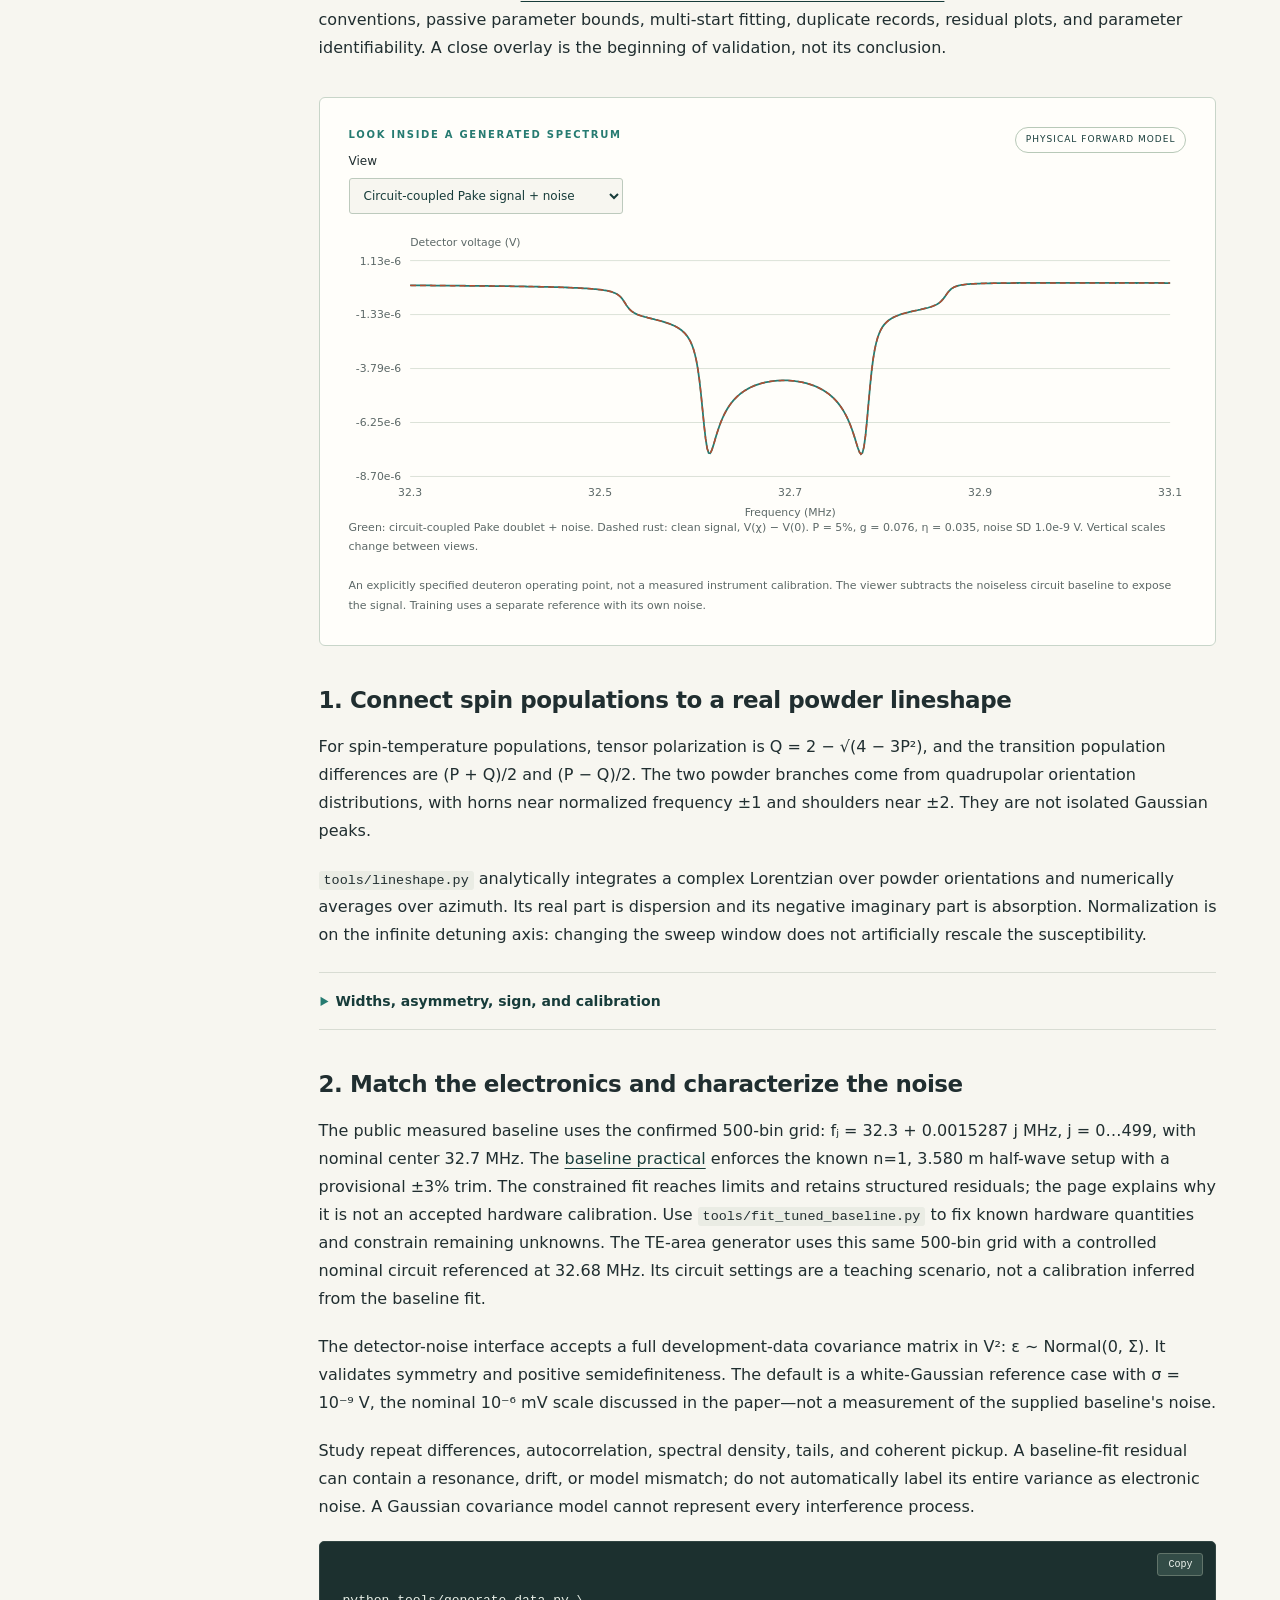
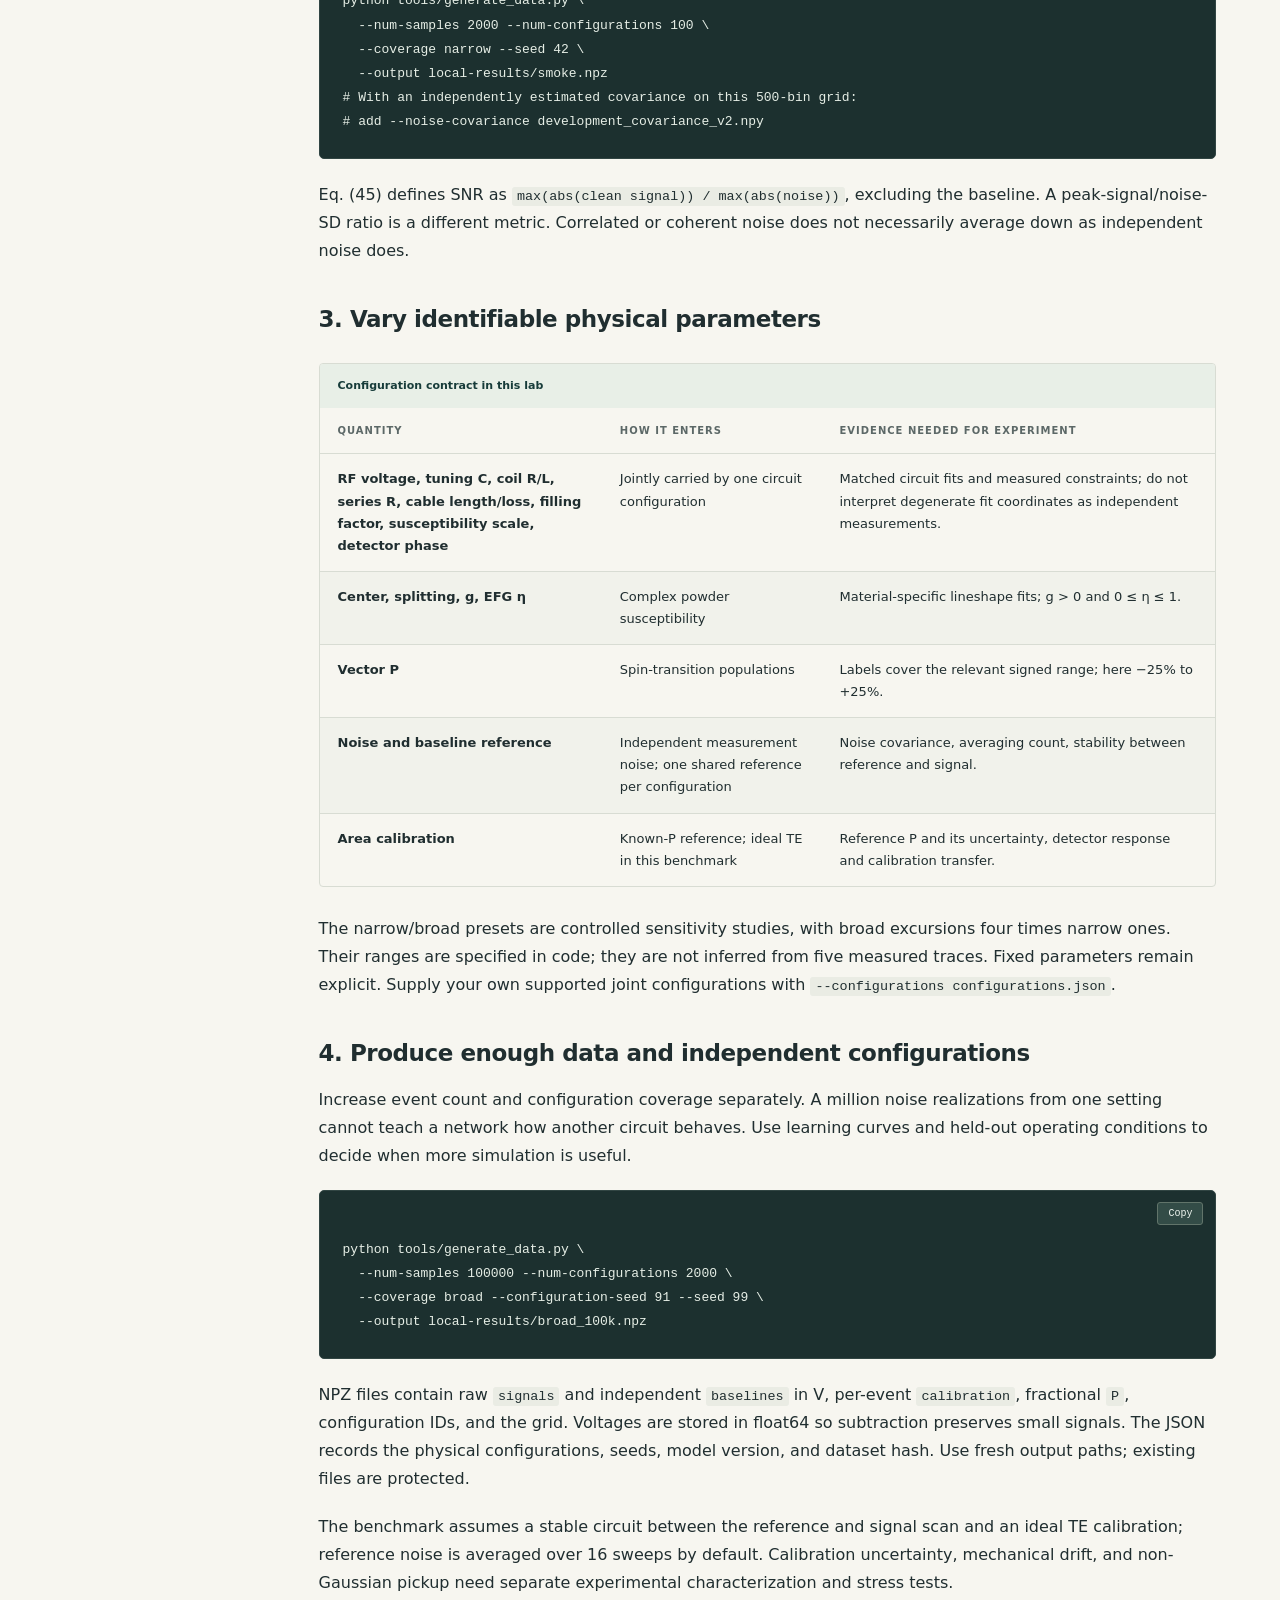
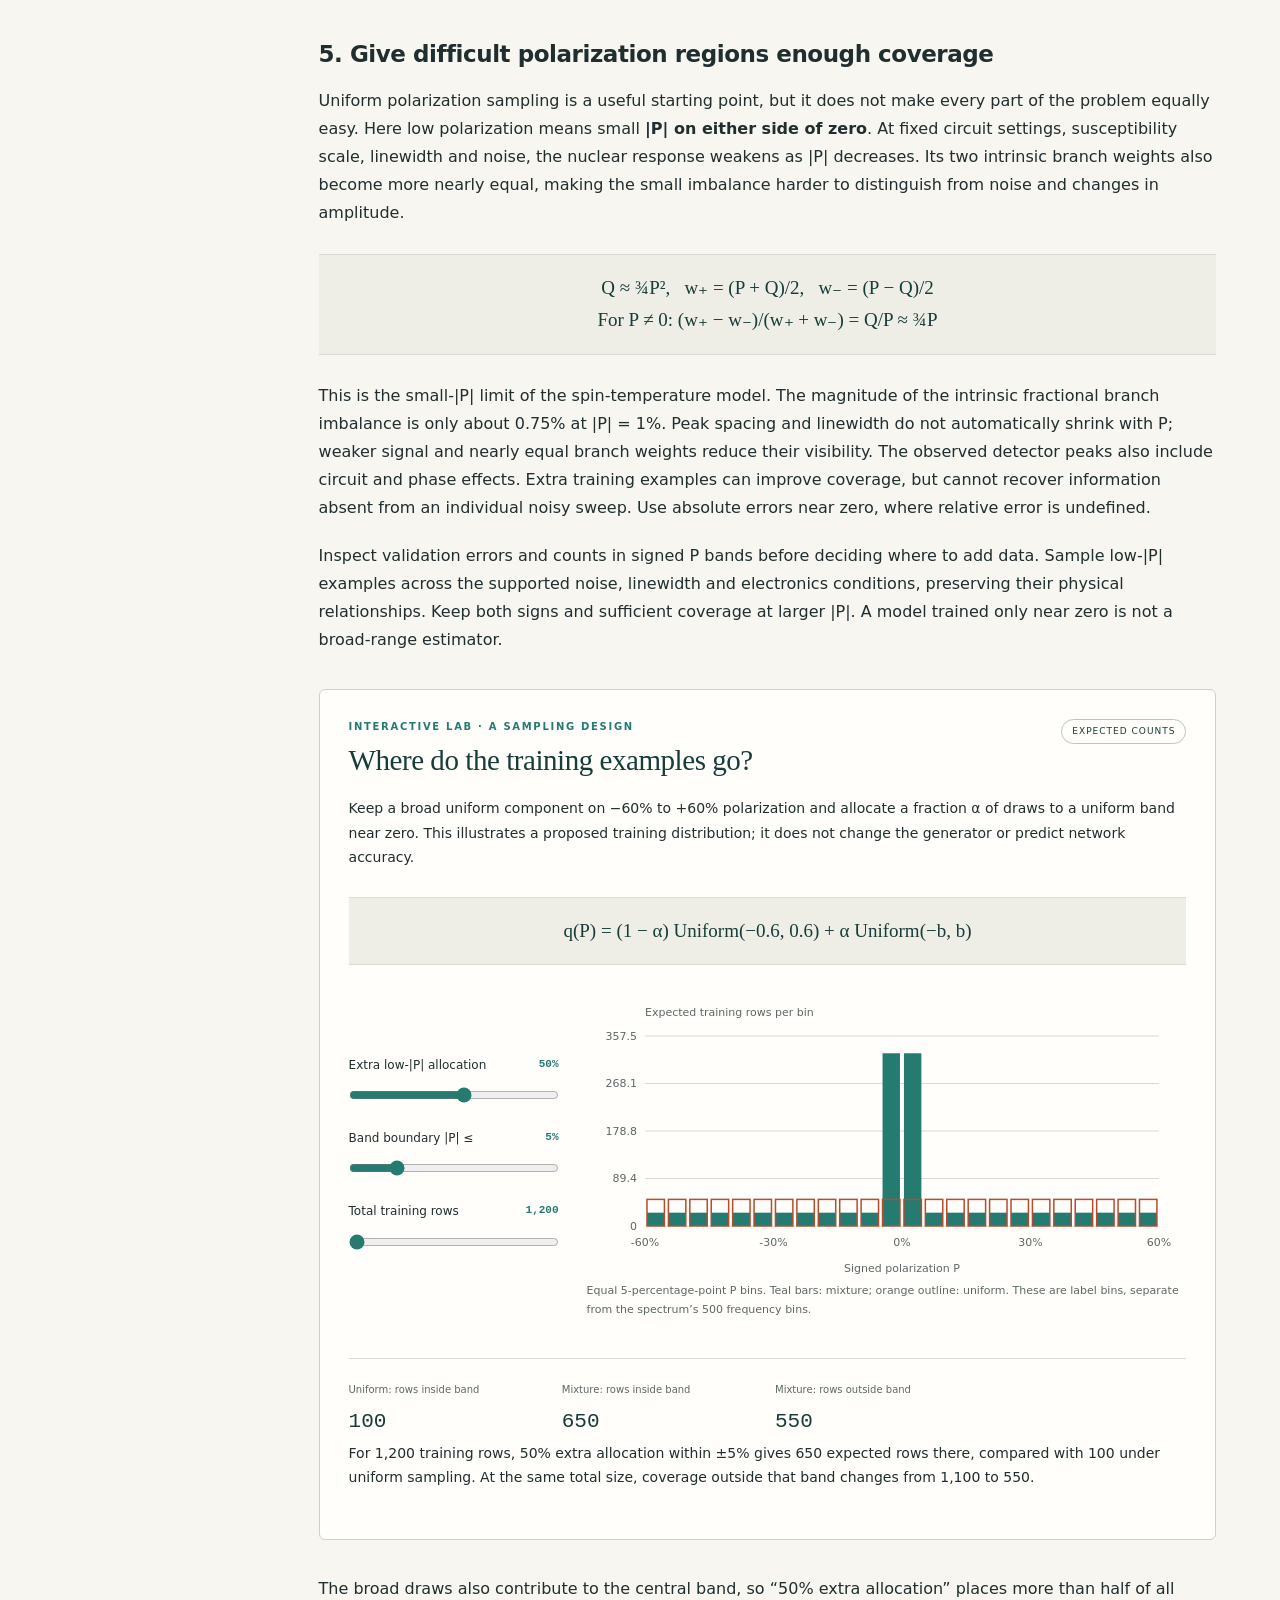
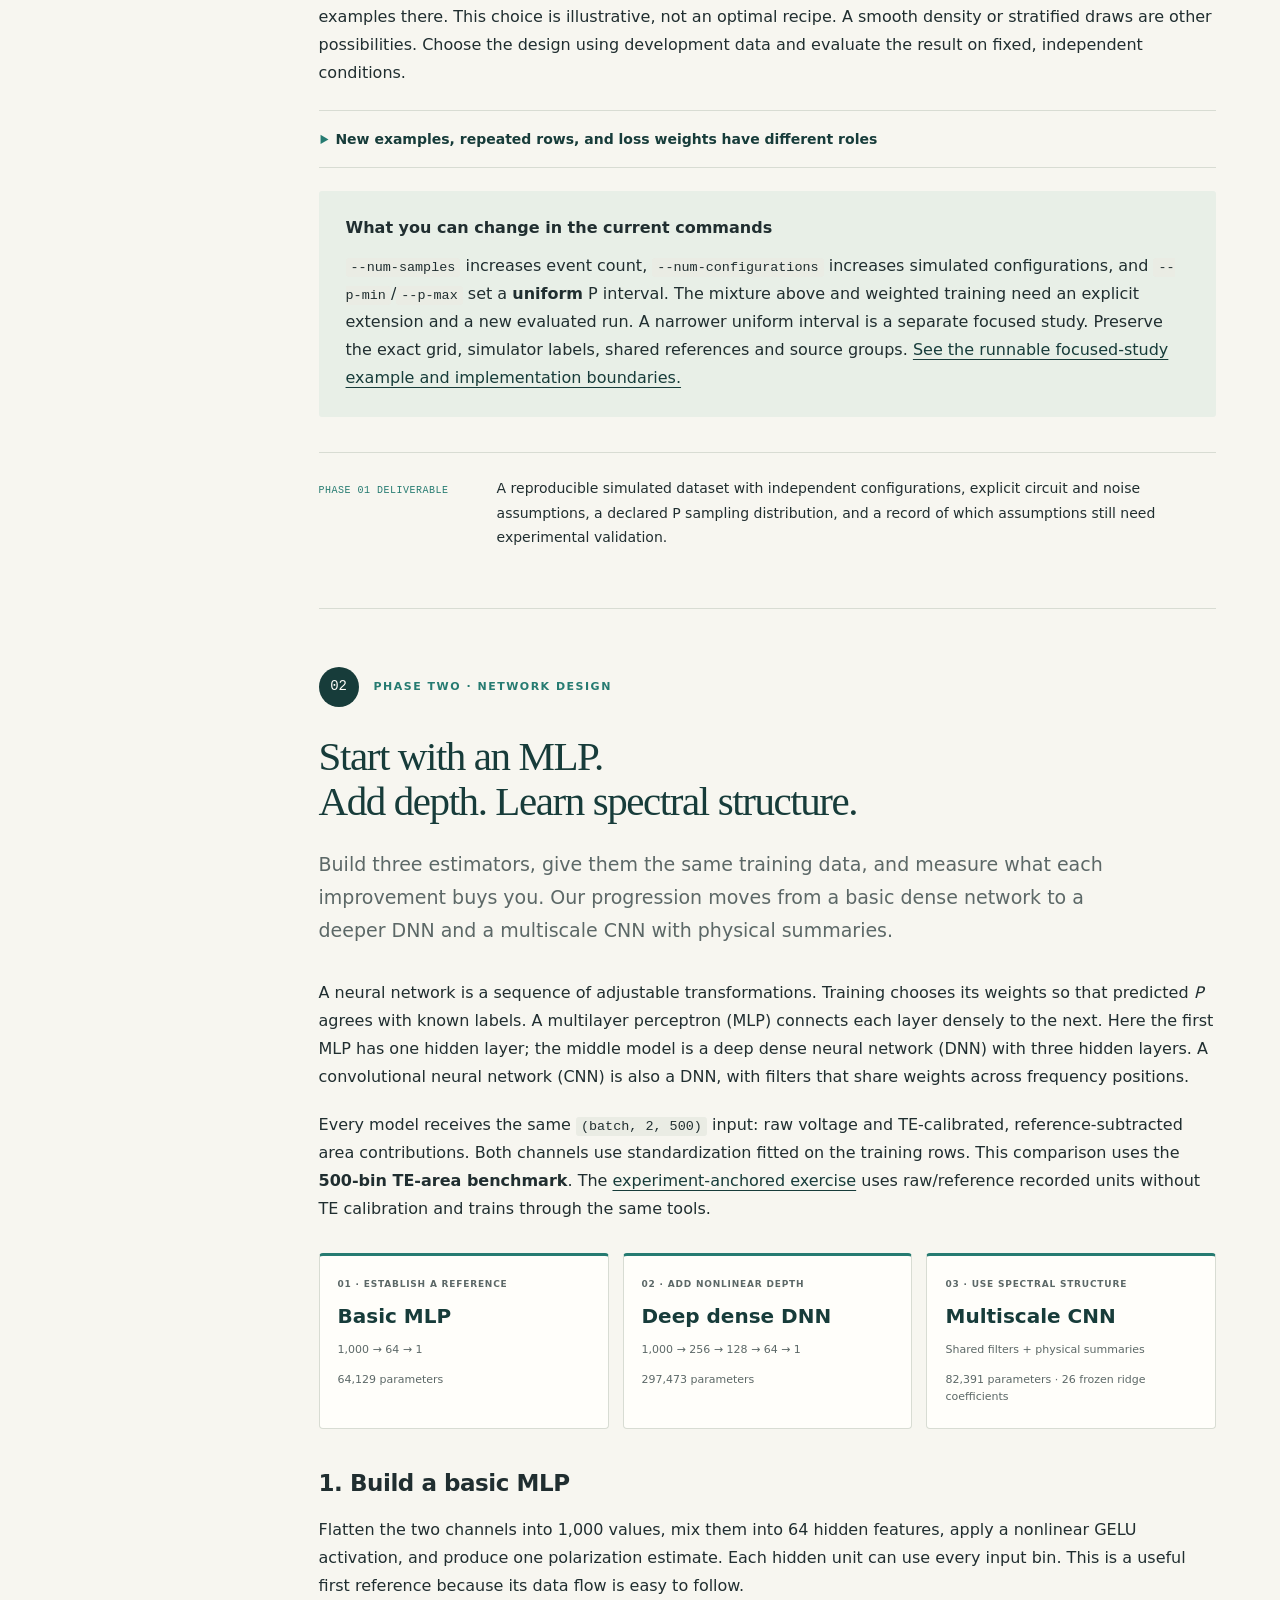
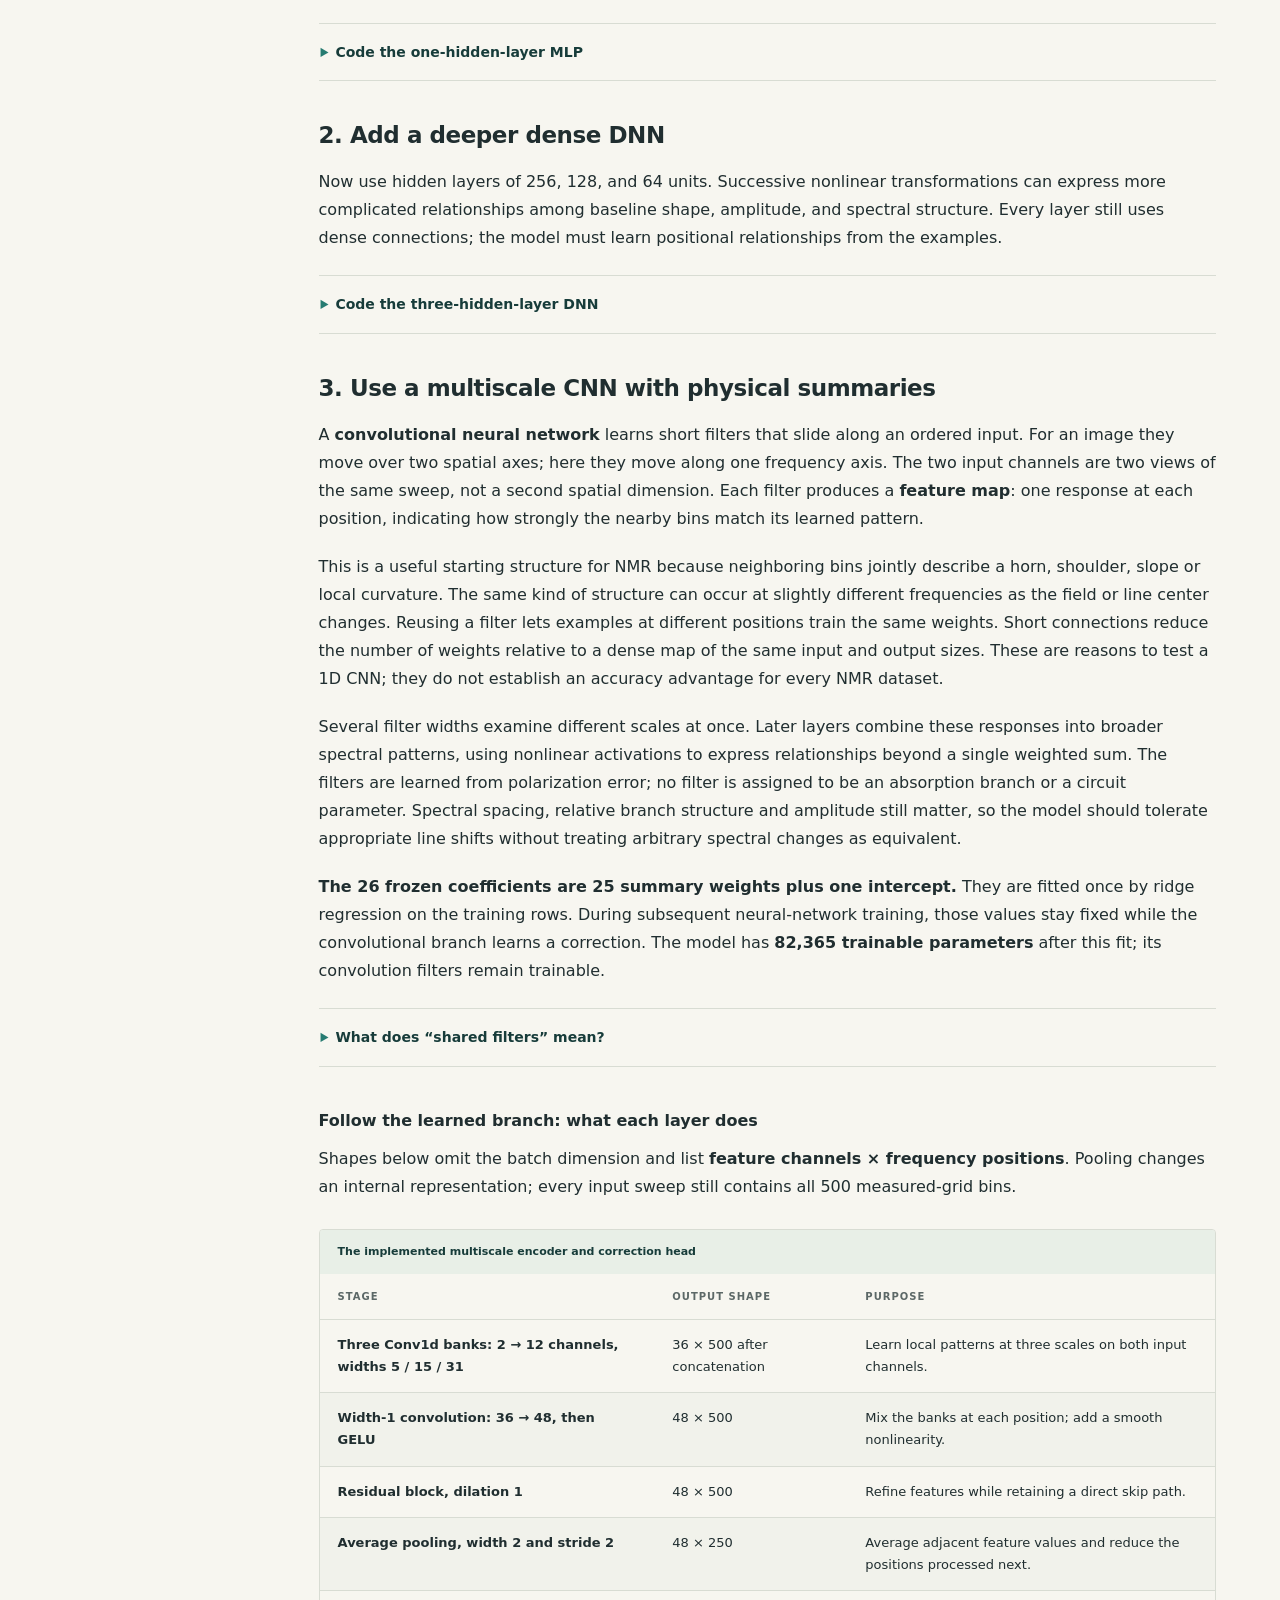
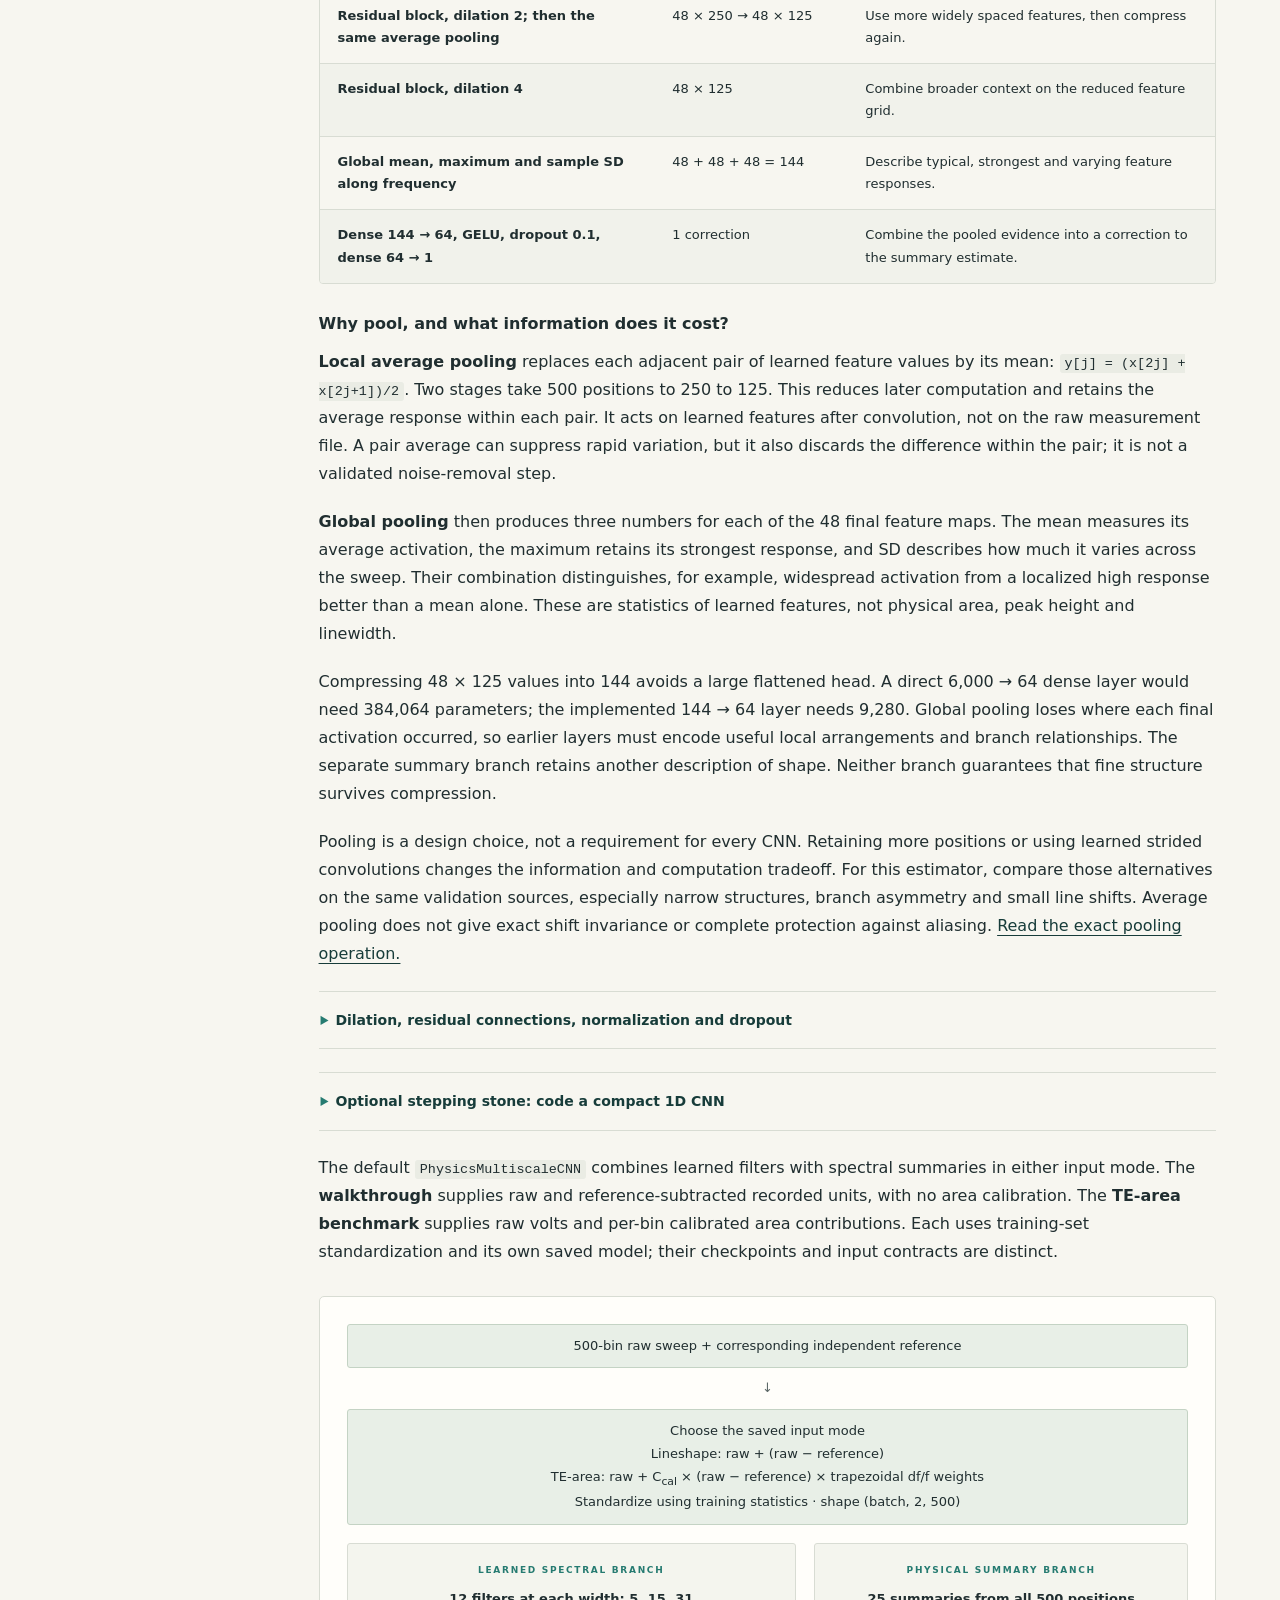
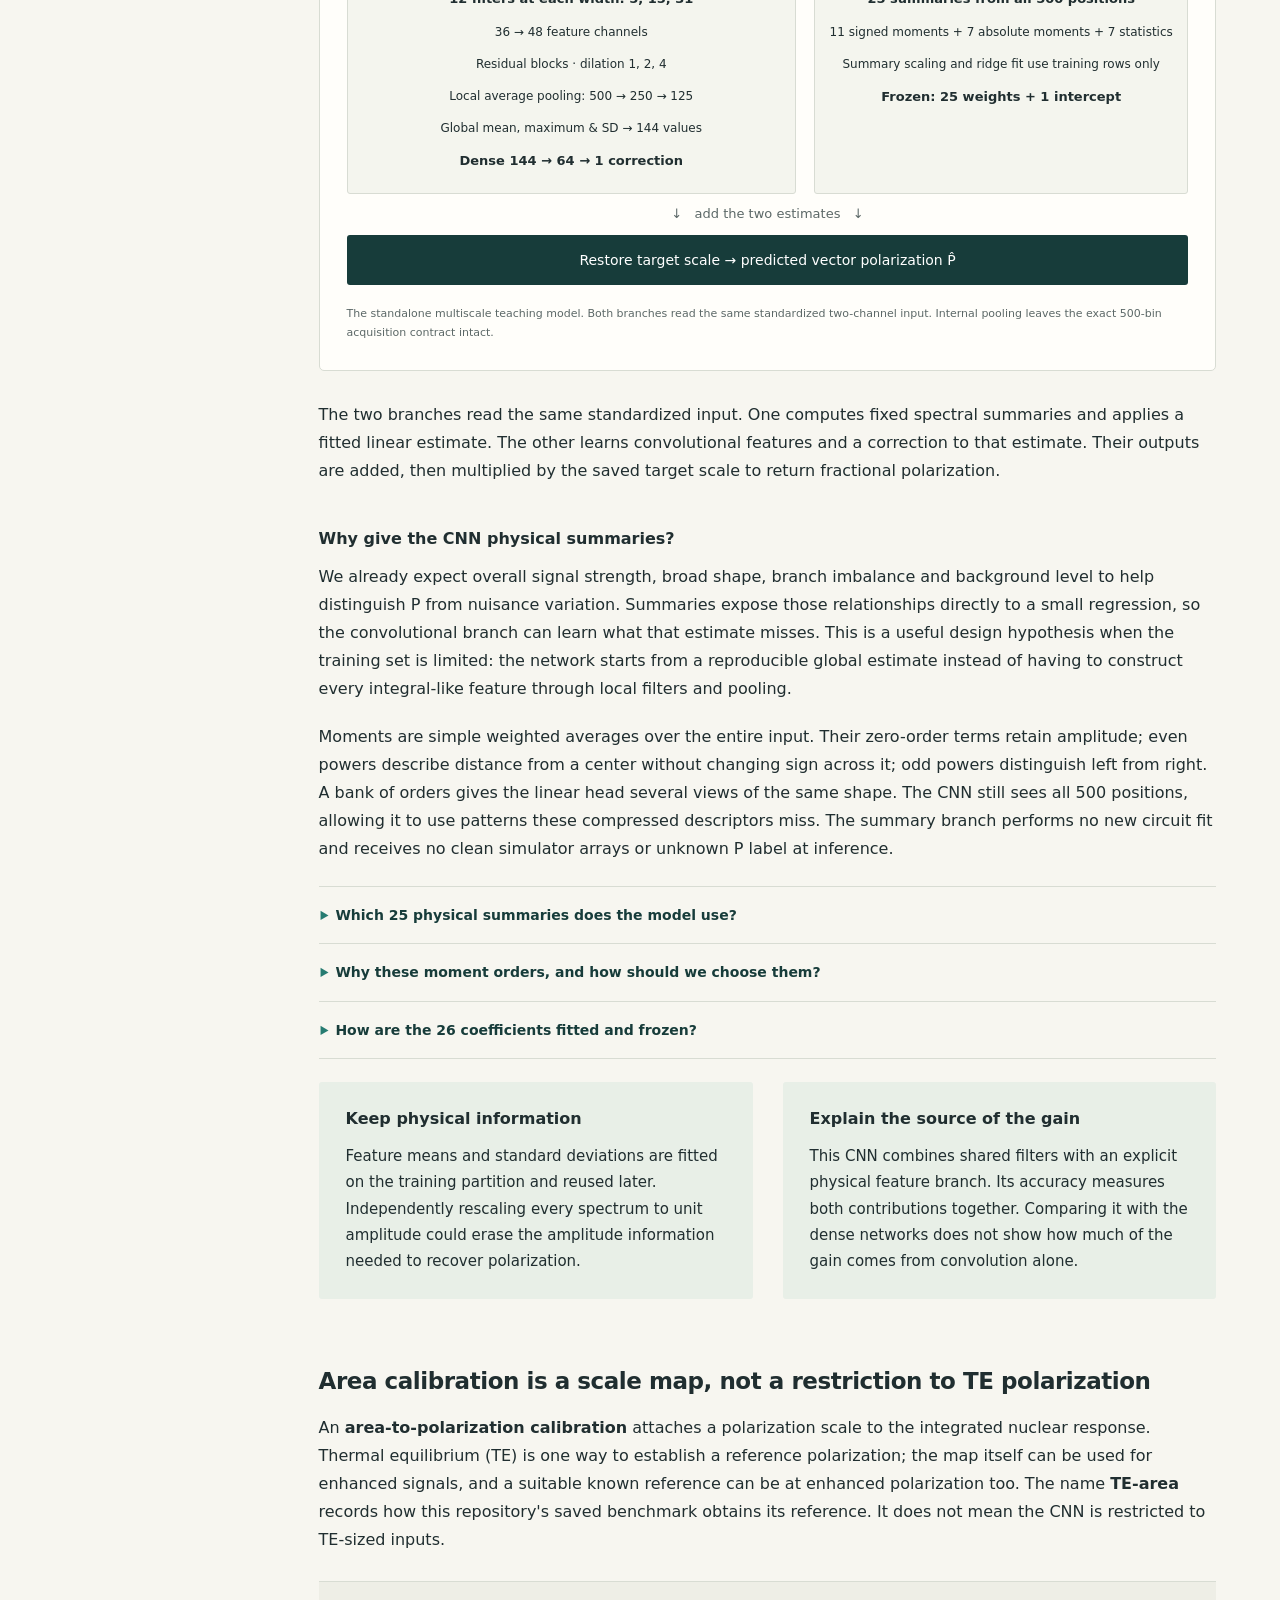
==== commit f15ee84e: "Explain 1D CNN design, physical summaries and calibration beyond TE" ====
--- a/docs/index.html
+++ b/docs/index.html
@@ -33,6 +33,8 @@
     <a href="#generator"><span>01</span> Build the generator</a>
     <a href="#training-coverage" class="subnav">Low polarization &amp; sampling</a>
     <a href="#network"><span>02</span> Design the network</a>
+    <a href="#cnn-pooling" class="subnav">Filters, pooling &amp; summaries</a>
+    <a href="#area-calibration" class="subnav">Area calibration beyond TE</a>
     <a href="#training"><span>03</span> Train &amp; evaluate</a>
     <a href="#dataset-size" class="subnav">How much training data?</a>
     <a href="#error-lab" class="subnav">Bias &amp; precision lab</a>
@@ -107,7 +109,7 @@
   <h3>1. Connect spin populations to a real powder lineshape</h3>
   <p>For spin-temperature populations, tensor polarization is Q = 2 − √(4 − 3P²), and the transition population differences are (P + Q)/2 and (P − Q)/2. The two powder branches come from quadrupolar orientation distributions, with horns near normalized frequency ±1 and shoulders near ±2. They are not isolated Gaussian peaks.</p>
   <p><code>tools/lineshape.py</code> analytically integrates a complex Lorentzian over powder orientations and numerically averages over azimuth. Its real part is dispersion and its negative imaginary part is absorption. Normalization is on the infinite detuning axis: changing the sweep window does not artificially rescale the susceptibility.</p>
-  <details><summary>Widths, asymmetry, sign, and calibration</summary><div class="details-body"><p>Use x = (f − f₀)/split, with frequencies in the same units. The Lorentzian half-width is <code>g × split_mhz</code>; <code>eta</code> is EFG asymmetry, distinct from the coil filling factor. Spin weights remain finite at P = 0 and ±1. This lab models a single quadrupolar site under spin temperature, not independently driven tensor polarization.</p><p>The susceptibility amplitude coefficient is an explicit setup parameter. We obtain the area calibration from an independent thermal-equilibrium reference: C<sub>cal</sub> = P<sub>TE</sub> / ∫S<sub>TE</sub>(f)/f df. It does not come from the enhanced spectrum's unknown label. Detector phase and inversion determine voltage polarity.</p><p>See <a href="https://doi.org/10.1016/S0168-9002(97)00317-3">Dulya et al. (1997)</a> and the <a href="https://github.com/zetanaut/NMR-AI/blob/main/docs/reference/physics-electronics-theory.md">full physics notes</a>.</p></div></details>
+  <details><summary>Widths, asymmetry, sign, and calibration</summary><div class="details-body"><p>Use x = (f − f₀)/split, with frequencies in the same units. The Lorentzian half-width is <code>g × split_mhz</code>; <code>eta</code> is EFG asymmetry, distinct from the coil filling factor. Spin weights remain finite at P = 0 and ±1. This lab models a single quadrupolar site under spin temperature, not independently driven tensor polarization.</p><p>The susceptibility amplitude coefficient is an explicit setup parameter. The saved benchmark obtains its area scale from an ideal thermal-equilibrium reference: C<sub>cal</sub> = P<sub>TE</sub> / ∫S<sub>TE</sub>(f)/f df. More generally, a suitable known-P reference can set this scale at enhanced polarization. It does not come from the unknown spectrum's label. <a href="#area-calibration">Read how area calibration extends beyond TE.</a> Detector phase and inversion determine voltage polarity.</p><p>See <a href="https://doi.org/10.1016/S0168-9002(97)00317-3">Dulya et al. (1997)</a> and the <a href="https://github.com/zetanaut/NMR-AI/blob/main/docs/reference/physics-electronics-theory.md">full physics notes</a>.</p></div></details>
   <h3>2. Match the electronics and characterize the noise</h3>
   <p>The public measured baseline uses the confirmed 500-bin grid: fⱼ = 32.3 + 0.0015287 j MHz, j = 0…499, with nominal center 32.7 MHz. The <a href="baseline.html#example">baseline practical</a> enforces the known n=1, 3.580 m half-wave setup with a provisional ±3% trim. The constrained fit reaches limits and retains structured residuals; the page explains why it is not an accepted hardware calibration. Use <code>tools/fit_tuned_baseline.py</code> to fix known hardware quantities and constrain remaining unknowns. The TE-area generator uses this same 500-bin grid with a controlled nominal circuit referenced at 32.68 MHz. Its circuit settings are a teaching scenario, not a calibration inferred from the baseline fit.</p>
   <p>The detector-noise interface accepts a full development-data covariance matrix in V²: ε ∼ Normal(0, Σ). It validates symmetry and positive semidefiniteness. The default is a white-Gaussian reference case with σ = 10⁻⁹ V, the nominal 10⁻⁶ mV scale discussed in the paper—not a measurement of the supplied baseline's noise.</p>
@@ -125,7 +127,7 @@
   <tr><td>Center, splitting, g, EFG η</td><td>Complex powder susceptibility</td><td>Material-specific lineshape fits; g &gt; 0 and 0 ≤ η ≤ 1.</td></tr>
   <tr><td>Vector P</td><td>Spin-transition populations</td><td>Labels cover the relevant signed range; here −25% to +25%.</td></tr>
   <tr><td>Noise and baseline reference</td><td>Independent measurement noise; one shared reference per configuration</td><td>Noise covariance, averaging count, stability between reference and signal.</td></tr>
-  <tr><td>Area calibration</td><td>Known independent TE reference</td><td>TE temperature, detector response, and calibration uncertainty.</td></tr>
+  <tr><td>Area calibration</td><td>Known-P reference; ideal TE in this benchmark</td><td>Reference P and its uncertainty, detector response and calibration transfer.</td></tr>
   </tbody></table></div>
   <p>The narrow/broad presets are controlled sensitivity studies, with broad excursions four times narrow ones. Their ranges are specified in code; they are not inferred from five measured traces. Fixed parameters remain explicit. Supply your own supported joint configurations with <code>--configurations configurations.json</code>.</p>
   <h3>4. Produce enough data and independent configurations</h3>
@@ -219,13 +221,42 @@
 print(model(torch.randn(8, 2, 500)).shape)  # torch.Size([8, 1])</code></pre>
   <p>More parameters do not guarantee a smaller error. The common training budget and saved learning curves make that tradeoff visible.</p></div></details>
   <h3 id="multiscale-cnn">3. Use a multiscale CNN with physical summaries</h3>
-  <p>Nearby frequency bins jointly describe peaks and shoulders. Convolution reuses a local filter across the sweep, while several filter widths and dilated residual blocks capture broader structure. Shared filters help with spectral shifts, although the complete estimator is not perfectly shift-invariant.</p>
+  <p>A <strong>convolutional neural network</strong> learns short filters that slide along an ordered input. For an image they move over two spatial axes; here they move along one frequency axis. The two input channels are two views of the same sweep, not a second spatial dimension. Each filter produces a <strong>feature map</strong>: one response at each position, indicating how strongly the nearby bins match its learned pattern.</p>
+  <p>This is a useful starting structure for NMR because neighboring bins jointly describe a horn, shoulder, slope or local curvature. The same kind of structure can occur at slightly different frequencies as the field or line center changes. Reusing a filter lets examples at different positions train the same weights. Short connections reduce the number of weights relative to a dense map of the same input and output sizes. These are reasons to test a 1D CNN; they do not establish an accuracy advantage for every NMR dataset.</p>
+  <p>Several filter widths examine different scales at once. Later layers combine these responses into broader spectral patterns, using nonlinear activations to express relationships beyond a single weighted sum. The filters are learned from polarization error; no filter is assigned to be an absorption branch or a circuit parameter. Spectral spacing, relative branch structure and amplitude still matter, so the model should tolerate appropriate line shifts without treating arbitrary spectral changes as equivalent.</p>
   <p><strong>The 26 frozen coefficients are 25 summary weights plus one intercept.</strong> They are fitted once by ridge regression on the training rows. During subsequent neural-network training, those values stay fixed while the convolutional branch learns a correction. The model has <strong>82,365 trainable parameters</strong> after this fit; its convolution filters remain trainable.</p>
   <details id="cnn-shared-filters"><summary>What does “shared filters” mean?</summary><div class="details-body">
   <p>A filter forms a weighted sum of a short window spanning both input channels, adds a bias, then slides to the next frequency position. It uses the same weights at every position, so one learned local pattern can respond wherever it occurs in the sweep. Training updates those shared weights using evidence from all positions.</p>
   <p>The first layer has three separate banks of <strong>12 filters each</strong>, with widths <strong>5, 15 and 31 bins</strong>. Each bank learns its own weights; sharing happens across frequency positions within each filter. One width-5 filter has <code>2 × 5 + 1 = 11</code> parameters, including its bias, reused across all 500 positions. All three banks together have <code>12 × (11 + 31 + 63) = 1,260</code> parameters and produce 36 feature channels. Zero padding preserves the frequency-axis length.</p>
-  <p>The wider filters combine more neighboring bins in their first step. Later dilated convolutions sample spaced positions to expand the context, and residual blocks add their input through a skip connection. Pooling and finite sweep boundaries mean that the complete prediction is not guaranteed to be unchanged by a spectral shift.</p>
-  </div></details>
+  <p>With the confirmed 1.5287 kHz bin spacing, those windows span 6.1148, 21.4018 and 45.8610 kHz from their first to last sample: <code>(width − 1) × spacing</code>. They cover progressively broader local structure; none is a fixed physical linewidth or the complete doublet. The choice of widths and 12 filters per bank is a teaching design, with no saved search establishing it as optimal.</p>
+  <p>A shift of the input tends to shift a convolution's feature map, rather than erase the shift. This is called translation equivariance. Pooling can reduce positional sensitivity, but finite boundaries, zero padding, downsampling and the frequency-dependent circuit prevent a guarantee that the complete prediction is unchanged. Validate shifts over the actual supported frequency range.</p>
+  <p>See <a href="https://www.deeplearningbook.org/contents/convnets.html">Deep Learning, chapter 9</a> for local connections and weight sharing, and the <a href="https://docs.pytorch.org/docs/2.11/generated/torch.nn.Conv1d.html">PyTorch Conv1d definition</a> for the operation used here. Its sliding weighted sum uses the cross-correlation convention, without reversing the filter.</p>
+  </div></details>
+  <div id="cnn-pooling" class="subsection">
+  <h4>Follow the learned branch: what each layer does</h4>
+  <p>Shapes below omit the batch dimension and list <strong>feature channels × frequency positions</strong>. Pooling changes an internal representation; every input sweep still contains all 500 measured-grid bins.</p>
+  <div class="table-wrap" tabindex="0" role="region" aria-label="CNN layer shapes and purposes; scroll horizontally on small screens"><table><caption>The implemented multiscale encoder and correction head</caption><thead><tr><th>Stage</th><th>Output shape</th><th>Purpose</th></tr></thead><tbody>
+    <tr><td>Three Conv1d banks: 2 → 12 channels, widths 5 / 15 / 31</td><td>36 × 500 after concatenation</td><td>Learn local patterns at three scales on both input channels.</td></tr>
+    <tr><td>Width-1 convolution: 36 → 48, then GELU</td><td>48 × 500</td><td>Mix the banks at each position; add a smooth nonlinearity.</td></tr>
+    <tr><td>Residual block, dilation 1</td><td>48 × 500</td><td>Refine features while retaining a direct skip path.</td></tr>
+    <tr><td>Average pooling, width 2 and stride 2</td><td>48 × 250</td><td>Average adjacent feature values and reduce the positions processed next.</td></tr>
+    <tr><td>Residual block, dilation 2; then the same average pooling</td><td>48 × 250 → 48 × 125</td><td>Use more widely spaced features, then compress again.</td></tr>
+    <tr><td>Residual block, dilation 4</td><td>48 × 125</td><td>Combine broader context on the reduced feature grid.</td></tr>
+    <tr><td>Global mean, maximum and sample SD along frequency</td><td>48 + 48 + 48 = 144</td><td>Describe typical, strongest and varying feature responses.</td></tr>
+    <tr><td>Dense 144 → 64, GELU, dropout 0.1, dense 64 → 1</td><td>1 correction</td><td>Combine the pooled evidence into a correction to the summary estimate.</td></tr>
+  </tbody></table></div>
+  <h4>Why pool, and what information does it cost?</h4>
+  <p><strong>Local average pooling</strong> replaces each adjacent pair of learned feature values by its mean: <code>y[j] = (x[2j] + x[2j+1])/2</code>. Two stages take 500 positions to 250 to 125. This reduces later computation and retains the average response within each pair. It acts on learned features after convolution, not on the raw measurement file. A pair average can suppress rapid variation, but it also discards the difference within the pair; it is not a validated noise-removal step.</p>
+  <p><strong>Global pooling</strong> then produces three numbers for each of the 48 final feature maps. The mean measures its average activation, the maximum retains its strongest response, and SD describes how much it varies across the sweep. Their combination distinguishes, for example, widespread activation from a localized high response better than a mean alone. These are statistics of learned features, not physical area, peak height and linewidth.</p>
+  <p>Compressing 48 × 125 values into 144 avoids a large flattened head. A direct 6,000 → 64 dense layer would need 384,064 parameters; the implemented 144 → 64 layer needs 9,280. Global pooling loses where each final activation occurred, so earlier layers must encode useful local arrangements and branch relationships. The separate summary branch retains another description of shape. Neither branch guarantees that fine structure survives compression.</p>
+  <p>Pooling is a design choice, not a requirement for every CNN. Retaining more positions or using learned strided convolutions changes the information and computation tradeoff. For this estimator, compare those alternatives on the same validation sources, especially narrow structures, branch asymmetry and small line shifts. Average pooling does not give exact shift invariance or complete protection against aliasing. <a href="https://docs.pytorch.org/docs/2.11/generated/torch.nn.AvgPool1d.html">Read the exact pooling operation.</a></p>
+  <details id="cnn-blocks"><summary>Dilation, residual connections, normalization and dropout</summary><div class="details-body">
+    <p>Each residual block has two width-5 convolutions at its stated dilation. Dilation spaces filter taps by 1, 2 or 4 positions on that block's feature grid, expanding context without adding filter coefficients. The block returns <code>x + learned_update(x)</code>; this skip connection supports learning a refinement and provides a direct gradient path. It is unrelated to the measured raw-minus-fit residual.</p>
+    <p>Before each convolution, group normalization divides the 48 channels into six groups and normalizes each sample over the channels and positions in each group, followed by GELU. This controls intermediate scales independently of batch size. Because those statistics span positions, the full block is not a strictly local physical filter. Group normalization is separate from the saved training-set input scaling.</p>
+    <p>Dropout randomly zeros 10% of the 64 correction-head activations during training, with the usual retained-value scaling. It is disabled for validation and prediction. It is an explicit regularization choice; it does not supply prediction intervals. The final correction layer starts at zero, so the initial combined output equals the ridge estimate.</p>
+    <p>General sources: <a href="https://arxiv.org/abs/1512.03385">residual learning</a> and <a href="https://arxiv.org/abs/1803.08494">group normalization</a>. The exact dimensions and settings here come from <a href="https://github.com/zetanaut/NMR-AI/blob/main/tools/nmr_lab.py">the tutorial implementation</a>; their benefit needs a controlled comparison.</p>
+  </div></details>
+  </div>
   <details><summary>Optional stepping stone: code a compact 1D CNN</summary><div class="details-body"><p>This smaller convolutional model shows how filters replace dense connections. It remains available as an additional control; the third model in our new comparison is the more capable multiscale architecture diagrammed below.</p>
 <pre><code>import torch
 from torch import nn
@@ -251,12 +282,17 @@
 example_batch = torch.randn(8, 2, 500)
 print(model(example_batch).shape)  # torch.Size([8, 1])
 print(sum(p.numel() for p in model.parameters()))</code></pre><p>The numbers are untrained outputs. This model is available as <code>--architecture compact</code>. All four networks are defined in <a href="https://github.com/zetanaut/NMR-AI/blob/main/tools/nmr_lab.py"><code>tools/nmr_lab.py</code></a>; the factory <code>build_model()</code> selects the requested architecture.</p></div></details>
-  <p>The default <code>PhysicsMultiscaleCNN</code> combines learned filters with spectral summaries. The raw channel retains the voltage sweep. The second channel subtracts an independent reference and multiplies each bin by its trapezoidal df/f weight and TE calibration. Its sum is the conventional calibrated area estimate. Training-set standardization is then applied to both channels.</p>
-  <figure class="architecture"><div class="arch-input">500-bin raw sweep + independent reference + TE calibration</div><div class="arch-arrow" aria-hidden="true">↓</div><div class="arch-input">Raw + TE-calibrated, reference-subtracted channels · standardize using training statistics · shape (batch, 2, 500)</div><div class="arch-branches"><div><span class="eyebrow">Learned spectral branch</span><strong>12 filters at each width: 5, 15, 31</strong><span>Weights shared across frequency positions</span><span>Dilated residual blocks · group normalization</span><span>Mean, maximum &amp; SD pooling → 144 values</span><strong>Trainable dense correction head</strong></div><div><span class="eyebrow">Physical summary branch</span><strong>25 spectral summaries</strong><span>11 signed moments + 7 absolute moments + 7 statistics</span><span>Summary scaling and ridge fit use training rows only</span><strong>Frozen: 25 weights + 1 intercept</strong></div></div><div class="arch-arrow" aria-hidden="true">↓ &nbsp; add the two estimates &nbsp; ↓</div><div class="arch-output">Restore target scale → predicted vector polarization P̂</div><figcaption>The standalone multiscale teaching model. “Residual” in a residual block means a skip connection; the input residual channel is a baseline-subtracted spectrum.</figcaption></figure>
+  <p>The default <code>PhysicsMultiscaleCNN</code> combines learned filters with spectral summaries in either input mode. The <strong>walkthrough</strong> supplies raw and reference-subtracted recorded units, with no area calibration. The <strong>TE-area benchmark</strong> supplies raw volts and per-bin calibrated area contributions. Each uses training-set standardization and its own saved model; their checkpoints and input contracts are distinct.</p>
+  <figure class="architecture"><div class="arch-input">500-bin raw sweep + corresponding independent reference</div><div class="arch-arrow" aria-hidden="true">↓</div><div class="arch-input">Choose the saved input mode<br>Lineshape: raw + (raw − reference)<br>TE-area: raw + C<sub>cal</sub> × (raw − reference) × trapezoidal df/f weights<br>Standardize using training statistics · shape (batch, 2, 500)</div><div class="arch-branches"><div><span class="eyebrow">Learned spectral branch</span><strong>12 filters at each width: 5, 15, 31</strong><span>36 → 48 feature channels</span><span>Residual blocks · dilation 1, 2, 4</span><span>Local average pooling: 500 → 250 → 125</span><span>Global mean, maximum &amp; SD → 144 values</span><strong>Dense 144 → 64 → 1 correction</strong></div><div><span class="eyebrow">Physical summary branch</span><strong>25 summaries from all 500 positions</strong><span>11 signed moments + 7 absolute moments + 7 statistics</span><span>Summary scaling and ridge fit use training rows only</span><strong>Frozen: 25 weights + 1 intercept</strong></div></div><div class="arch-arrow" aria-hidden="true">↓ &nbsp; add the two estimates &nbsp; ↓</div><div class="arch-output">Restore target scale → predicted vector polarization P̂</div><figcaption>The standalone multiscale teaching model. Both branches read the same standardized two-channel input. Internal pooling leaves the exact 500-bin acquisition contract intact.</figcaption></figure>
   <p>The two branches read the same standardized input. One computes fixed spectral summaries and applies a fitted linear estimate. The other learns convolutional features and a correction to that estimate. Their outputs are added, then multiplied by the saved target scale to return fractional polarization.</p>
+  <div id="cnn-summary-purpose" class="subsection">
+  <h4>Why give the CNN physical summaries?</h4>
+  <p>We already expect overall signal strength, broad shape, branch imbalance and background level to help distinguish P from nuisance variation. Summaries expose those relationships directly to a small regression, so the convolutional branch can learn what that estimate misses. This is a useful design hypothesis when the training set is limited: the network starts from a reproducible global estimate instead of having to construct every integral-like feature through local filters and pooling.</p>
+  <p>Moments are simple weighted averages over the entire input. Their zero-order terms retain amplitude; even powers describe distance from a center without changing sign across it; odd powers distinguish left from right. A bank of orders gives the linear head several views of the same shape. The CNN still sees all 500 positions, allowing it to use patterns these compressed descriptors miss. The summary branch performs no new circuit fit and receives no clean simulator arrays or unknown P label at inference.</p>
+  </div>
   <details id="cnn-physical-summaries"><summary>Which 25 physical summaries does the model use?</summary><div class="details-body">
   <p>“Physical summaries” means numerical descriptors motivated by integrated signal, spectral shape and background level. They are calculated directly from the available input channels. The model does not fit a circuit or extract independent physical measurements inside this branch.</p>
-  <p>Let <code>r</code> be the standardized, TE-calibrated reference-subtracted channel and <code>v</code> the standardized raw channel. The coordinate <code>u</code> runs uniformly from −1 to +1 across the 500 bins. First locate an absolute-amplitude-weighted center and subtract it from that coordinate:</p>
+  <p>Let <code>r</code> be the standardized second channel and <code>v</code> the standardized raw channel. In lineshape mode, r derives from raw minus reference; in TE-area mode, it derives from per-bin calibrated area contributions. The coordinate <code>u</code> runs uniformly from −1 to +1 across the exact 500-bin grid. First locate an absolute-amplitude-weighted center and subtract it from that coordinate:</p>
 <pre><code>center = sum(abs(r) * u) / max(sum(abs(r)), 1e-6)
 t = u - center</code></pre>
   <div class="table-wrap" tabindex="0" role="region" aria-label="The 25 spectral summaries; scroll horizontally on small screens"><table><caption>Summary vector · 11 + 7 + 3 + 4 = 25 values per sweep</caption>
@@ -267,7 +303,22 @@
   <tr><td>Raw channel statistics</td><td>Mean, standard deviation, minimum and maximum of v</td><td>4</td></tr>
   </tbody></table></div>
   <p>The zero-order moments retain overall signed and absolute level; higher powers weight contributions by distance from the center and encode aspects of shape and spread. These are amplitude-weighted moments of standardized channels, with no division by total signal area. They are not moments in MHz or a direct set of calibrated physical parameters. The standard deviations in this feature vector use the sample convention, using denominator 499 inside the square root; this differs from the population SD used to report prediction-error width.</p>
+  <p>Centering can reduce sensitivity to line position while keeping distances within the shape. Using |r| avoids dividing by a signed sum that can cancel between positive and negative lobes. The center remains a descriptor of the standardized channel, not a fitted resonance frequency; offsets, noise and truncated tails can affect it.</p>
+  <div class="table-wrap" tabindex="0" role="region" aria-label="Why the moment families are included"><table><caption>Design motivation and limits of the summaries</caption><thead><tr><th>Descriptor</th><th>Why include it?</th><th>What it does not establish</th></tr></thead><tbody>
+    <tr><td>Signed zero-order moment</td><td>Retains net level. In area mode, known input scaling converts it back to the calibrated area estimate.</td><td>In lineshape mode it has no supplied absolute area calibration.</td></tr>
+    <tr><td>Signed odd / even moments</td><td>Encode left–right differences and distance-weighted signed structure.</td><td>They are not direct branch ratios or independent P measurements.</td></tr>
+    <tr><td>Absolute moments</td><td>Describe magnitude and spread when opposite-signed contributions cancel in signed moments.</td><td>Odd orders still carry left–right information; absolute amplitude does not make every moment positive.</td></tr>
+    <tr><td>Channel extrema and SD</td><td>Expose strongest responses and variation alongside integrated descriptors.</td><td>They also respond to noise, phase and broadening.</td></tr>
+    <tr><td>Raw mean, SD and extrema</td><td>Supply background context that may help condition the P estimate on instrument variation.</td><td>They do not measure or calibrate independent circuit components.</td></tr>
+  </tbody></table></div>
+  <p>One entry is redundant: when the center denominator exceeds its floor, <code>mean(|r| × t) = 0</code> by construction, up to rounding. Thus the 25 entries are not 25 independent physical quantities. Higher-order monomials can also be strongly correlated and sensitive to edge structure or noise. The current saved architecture retains this redundant entry; no retraining or feature redesign is implied by explaining it.</p>
   <p>The 25 summaries are each standardized again using their own training-row mean and population SD before entering the linear head. Near-zero summary SDs below <code>1e-8</code> are replaced by 1. The center and all 25 summaries are recomputed for every input; their formulas and saved scaling statistics stay fixed.</p>
+  </div></details>
+  <details id="cnn-summary-choice"><summary>Why these moment orders, and how should we choose them?</summary><div class="details-body">
+    <p>The orders 0…10 and 0…6, the extrema, and the ridge penalty are explicit teaching choices. Their motivation is to offer amplitude and shape descriptors at modest cost. No physical theorem selects these cutoffs, and no saved ablation establishes this collection as optimal. The signed moments retain sign information through more orders; the shorter absolute family adds magnitude-based descriptors. That describes the chosen representation, not evidence that precisely 11 and 7 terms are needed.</p>
+    <p>Ridge regression penalizes large weights, which helps control a fit with correlated descriptors. Scaling each summary first makes the penalty meaningful across their different numerical ranges. The 26 fitted coefficients provide an inspectable starting estimator; coefficient size alone is not a causal importance measure when features are correlated.</p>
+    <p>To choose a revised set, compare area-only where calibration exists, summaries-only ridge, a CNN without summaries, and the complete estimator on fixed validation groups. Remove one family at a time, try lower orders, omit the redundant first absolute moment, or test an orthogonal polynomial basis. Refit all scaling and ridge weights on training rows for every candidate. Report signed P/SNR/source bands, bias and tails, repeated seeds and computation as well as pooled RMSE. Use the final test only after selection.</p>
+    <p>These are proposed controlled comparisons. The published CNN-versus-dense result measures the combined estimator; it does not isolate the advantage of the summary branch, pooling or convolution. More detail and the exact formulas are in the <a href="https://github.com/zetanaut/NMR-AI/blob/main/docs/reference/model-comparison.md#why-these-summaries-and-how-to-choose-them">architecture reference</a>.</p>
   </div></details>
   <details id="cnn-frozen-coefficients"><summary>How are the 26 coefficients fitted and frozen?</summary><div class="details-body">
   <p>A linear head assigns one weight to each of the 25 standardized summaries, then adds an intercept. Ridge regression chooses these <strong>25 + 1 = 26 coefficients</strong> using the training labels, with a penalty that discourages large weights. In this implementation the objective is the sum of squared errors plus <code>0.001 × sum(weight²)</code>; the intercept is unpenalized.</p>
@@ -278,6 +329,17 @@
   <p>The 26 values were learned from training data. “Frozen” describes their role during subsequent CNN training. The fixed frequency coordinate and saved summary means/SDs are buffers, stored with the model but excluded from the 82,391 parameter count. See <a href="https://github.com/zetanaut/NMR-AI/blob/main/tools/nmr_lab.py"><code>PhysicsMultiscaleCNN</code></a> and its <code>physics_features()</code>, <code>calibrate()</code> and <code>forward()</code> methods.</p>
   </div></details>
   <div class="two-up"><div class="note"><h4>Keep physical information</h4><p>Feature means and standard deviations are fitted on the training partition and reused later. Independently rescaling every spectrum to unit amplitude could erase the amplitude information needed to recover polarization.</p></div><div class="note"><h4>Explain the source of the gain</h4><p>This CNN combines shared filters with an explicit physical feature branch. Its accuracy measures both contributions together. Comparing it with the dense networks does not show how much of the gain comes from convolution alone.</p></div></div>
+  <div id="area-calibration" class="subsection">
+  <h3>Area calibration is a scale map, not a restriction to TE polarization</h3>
+  <p>An <strong>area-to-polarization calibration</strong> attaches a polarization scale to the integrated nuclear response. Thermal equilibrium (TE) is one way to establish a reference polarization; the map itself can be used for enhanced signals, and a suitable known reference can be at enhanced polarization too. The name <strong>TE-area</strong> records how this repository's saved benchmark obtains its reference. It does not mean the CNN is restricted to TE-sized inputs.</p>
+  <div class="equation small">A[S] = ∫ S(f)/f df<br>C<sub>cal</sub> = P<sub>ref</sub> / A[S<sub>ref</sub>], &nbsp; P<sub>area</sub> = C<sub>cal</sub> A[S]</div>
+  <p>Use the same baseline treatment, signed detector convention and weighted integration for reference and signal. Here df/f is implemented with trapezoidal weights on the exact 500-bin grid. The area channel contains each bin's contribution to C<sub>cal</sub>A; before standardization, summing it gives P<sub>area</sub>. It is an informative input, not the unknown training label and not an enforced exact answer. If S is in volts, A has units of volts and C<sub>cal</sub> has units V⁻¹.</p>
+  <h4>Boltzmann spin equilibrium and thermal equilibrium with the lattice</h4>
+  <p>For this spin-1 model, Boltzmann populations at a common <strong>spin temperature</strong> supply the relation <code>Q = 2 − √(4 − 3P²)</code> and the two branch weights. They can describe enhanced polarization without the spins being at the lattice temperature. TE calibration specifically uses equilibrium with the lattice so that the measured temperature and field determine P<sub>ref</sub>. A non-TE reference instead needs its P established by an appropriate method, such as a validated spin-1 branch-ratio analysis with its own uncertainty. Boltzmann equilibrium alone does not specify an unknown spin temperature or the detector's amplitude scale.</p>
+  <p><strong>The reference and target need not have the same polarization.</strong> Within a validated linear area response, a reference at known 10% polarization gives the same scale map for a 20% signal with twice its weighted area. This is an algebraic example, not a measurement or a rule for rescaling raw sweeps. It requires usable nonzero reference area and stable or corrected gain, coupling and response. A zero-P reference has no nuclear area with which to set the scale.</p>
+  <p>The full Q-meter response can be nonlinear and mix absorption with dispersion; finite windows, lineshape changes and drift can change A/P even when the spin populations are Boltzmann. Therefore population equilibrium alone does not validate transferring one scalar calibration over every polarization and setup. The existing generator computes an ideal TE reference per configuration and retains these response effects; the CNN can learn corrections within that generated coverage. Applying a different reference procedure to a checkpoint needs compatible preprocessing and validation of its calibration and uncertainty.</p>
+  <p>The <a href="walkthrough.html#train">raw/reference lineshape walkthrough</a> uses the same CNN architecture without a calibration array. Its polarization information comes from the modeled spin-1 shape and the declared training population. See the <a href="https://arxiv.org/pdf/2603.10146v5#page=8">reference paper's Boltzmann branch relation</a>, its <a href="https://arxiv.org/pdf/2603.10146v5#page=10">TE area-calibration equations</a>, and the <a href="https://github.com/zetanaut/NMR-AI/blob/main/docs/reference/physics-electronics-theory.md#area-calibration-beyond-a-thermal-reference">generalized reference derivation</a>. The generalized P<sub>ref</sub> formula above follows by assuming A is proportional to P; it does not change how the saved benchmark was generated.</p>
+  </div>
 <!-- MODEL COMPARISON START -->
   <div id="model-comparison" class="subsection">
   <h3>One dataset. Three measured errors.</h3>
--- a/docs/assets/style.css
+++ b/docs/assets/style.css
@@ -604,6 +604,10 @@
   background: #f1f2eb
 }
 
+#cnn-pooling table {
+  min-width: 640px
+}
+
 td:first-child {
   font-weight: 550
 }
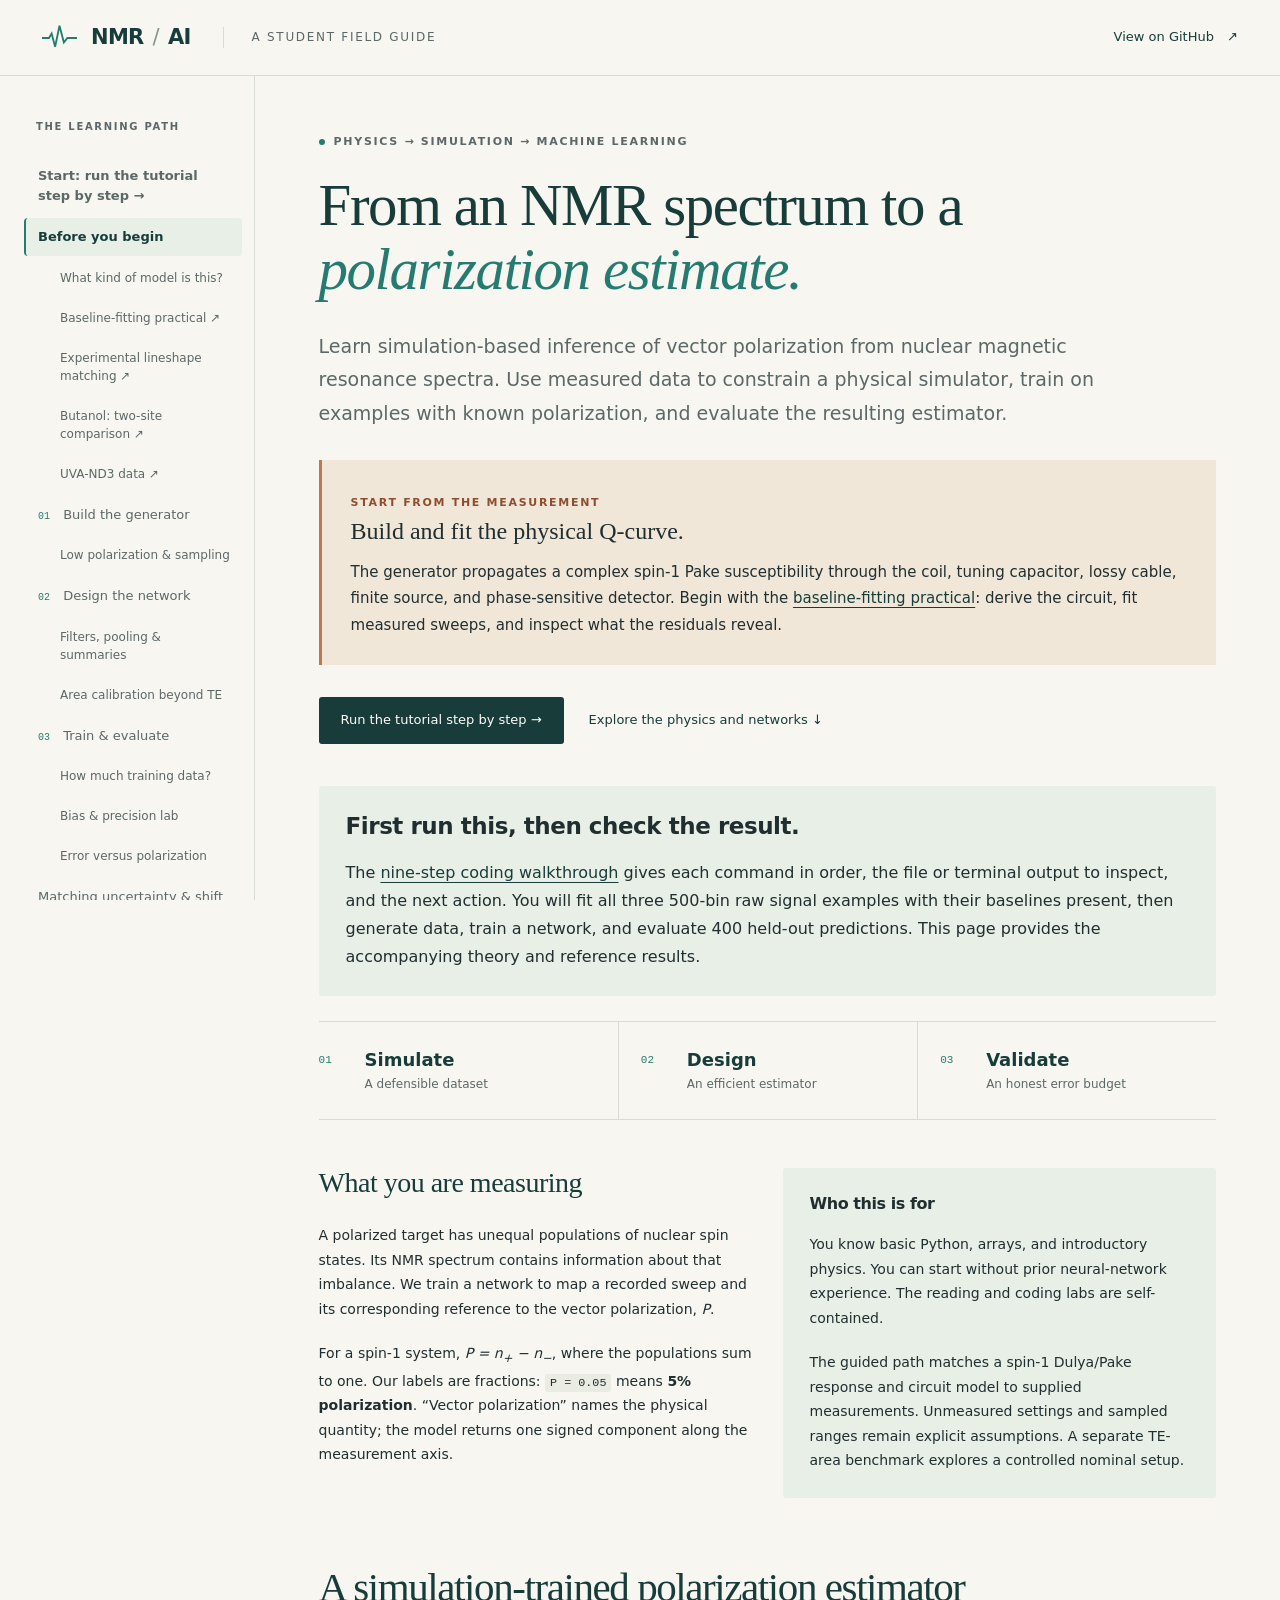
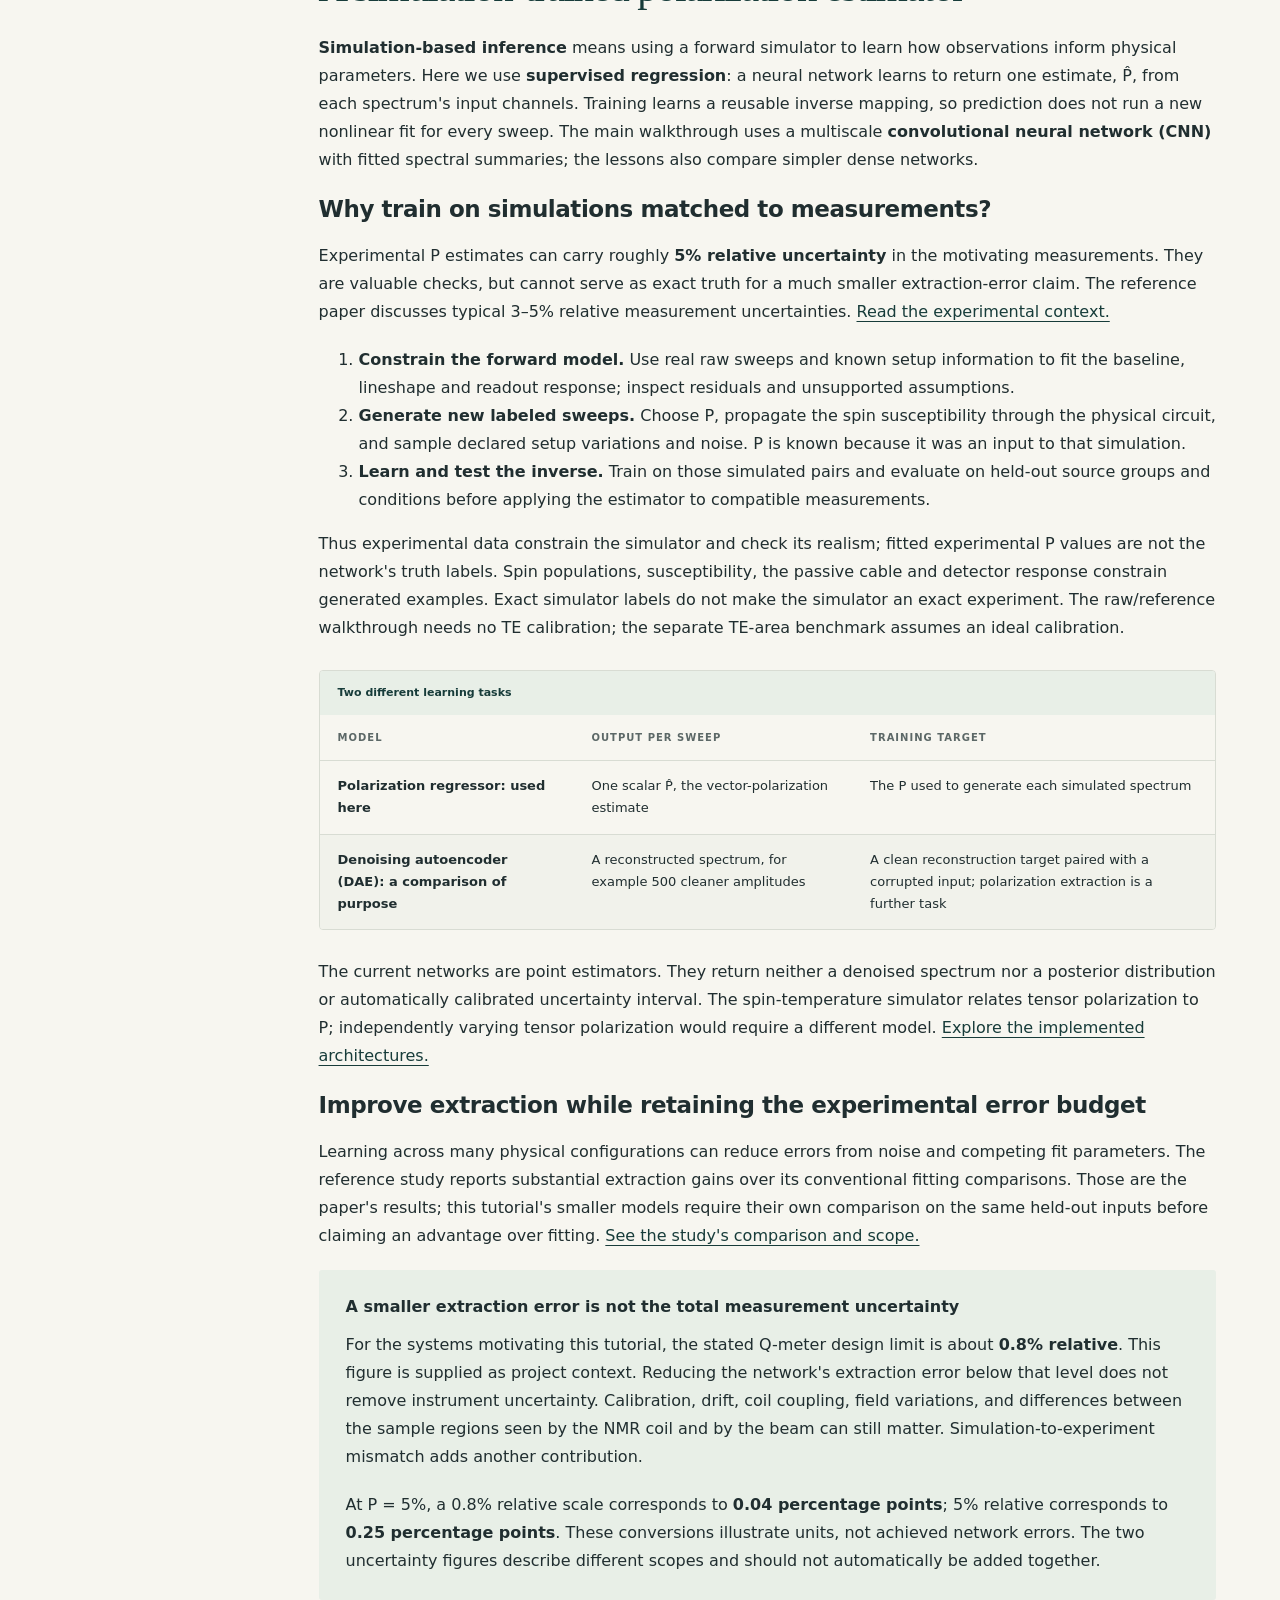
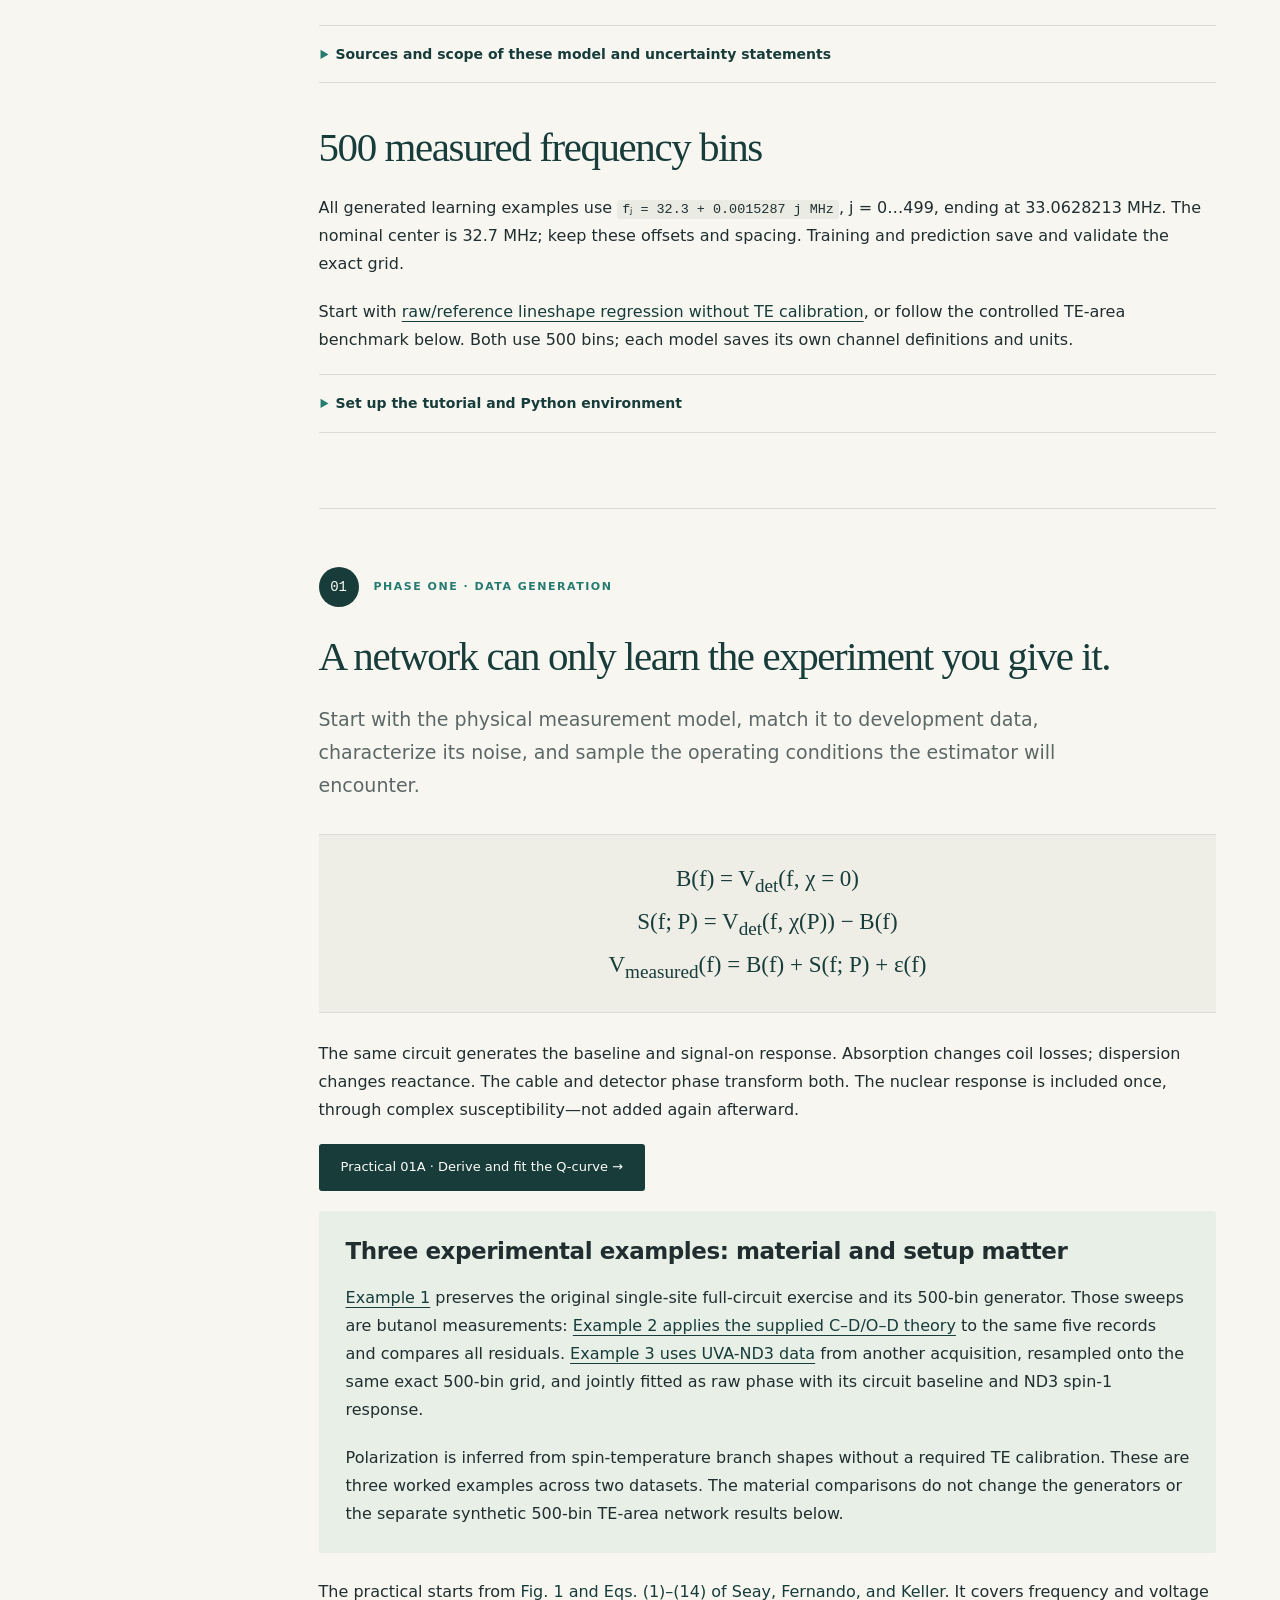
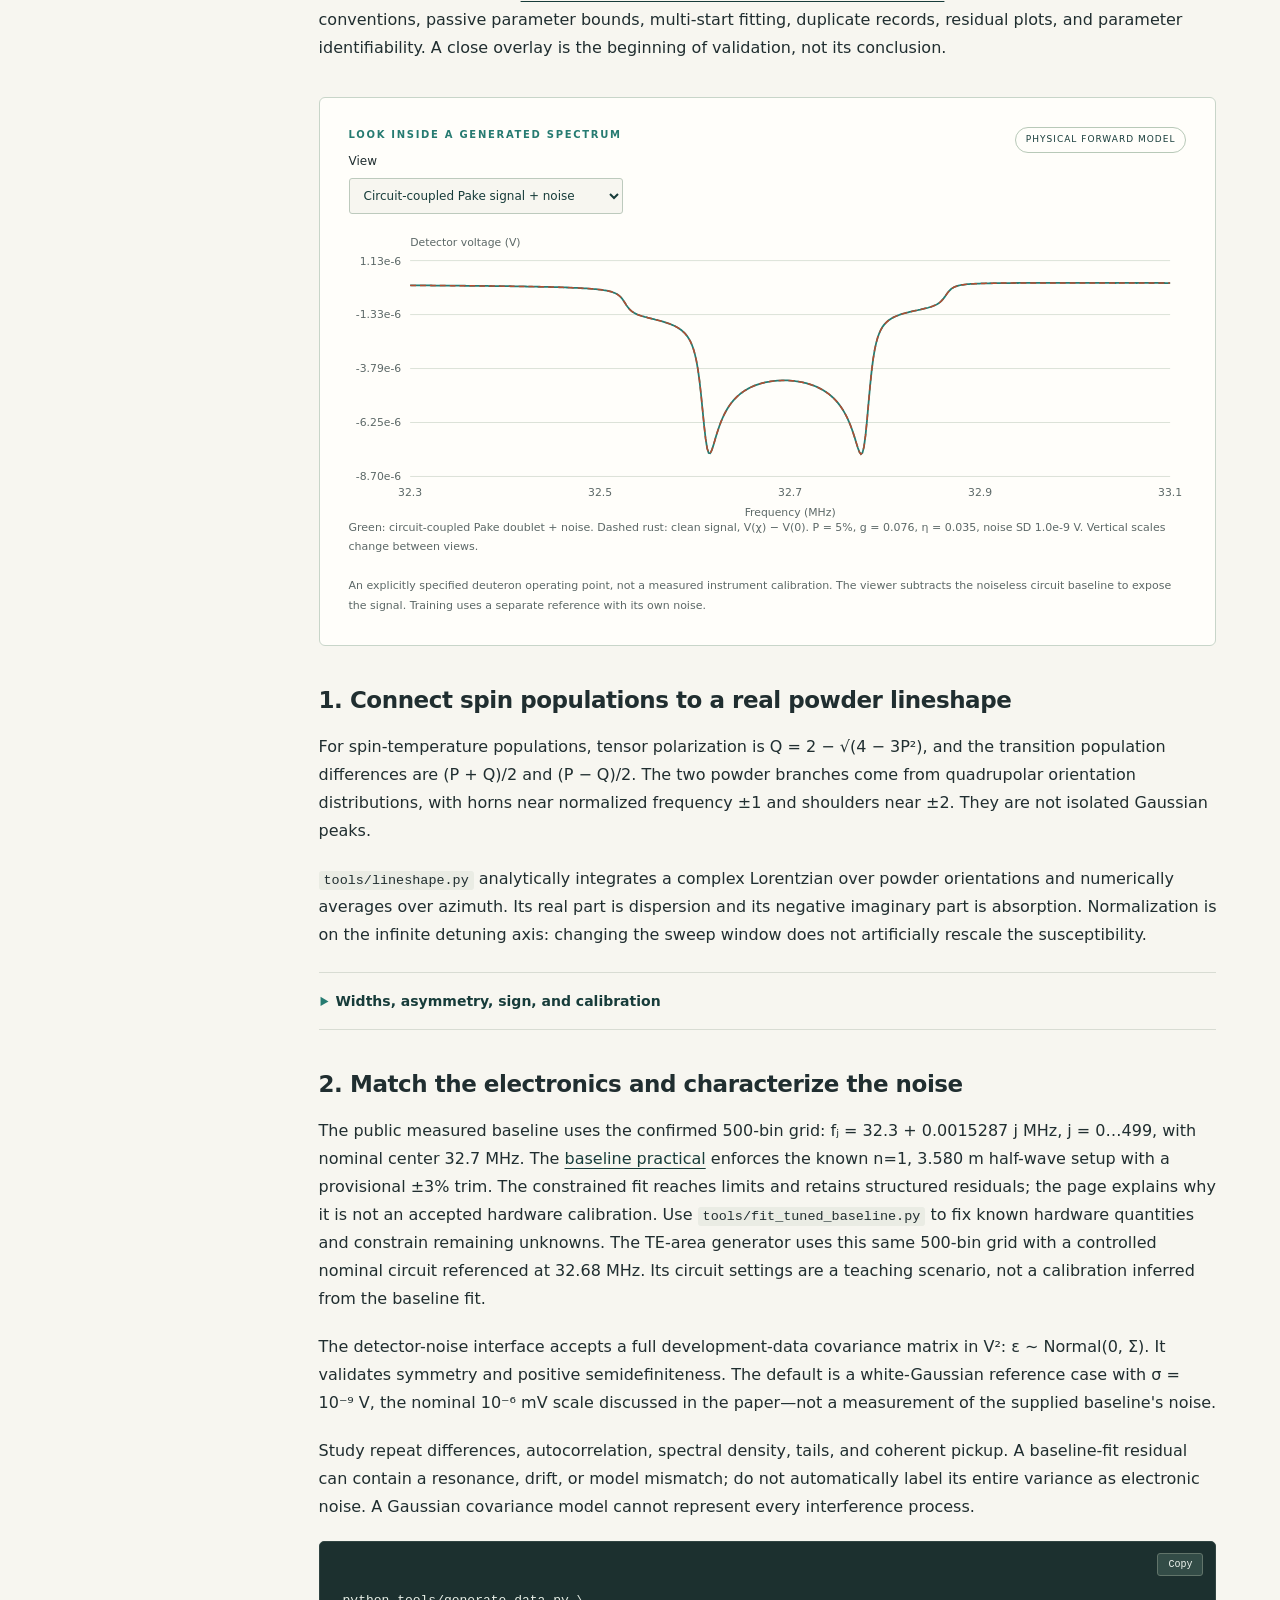
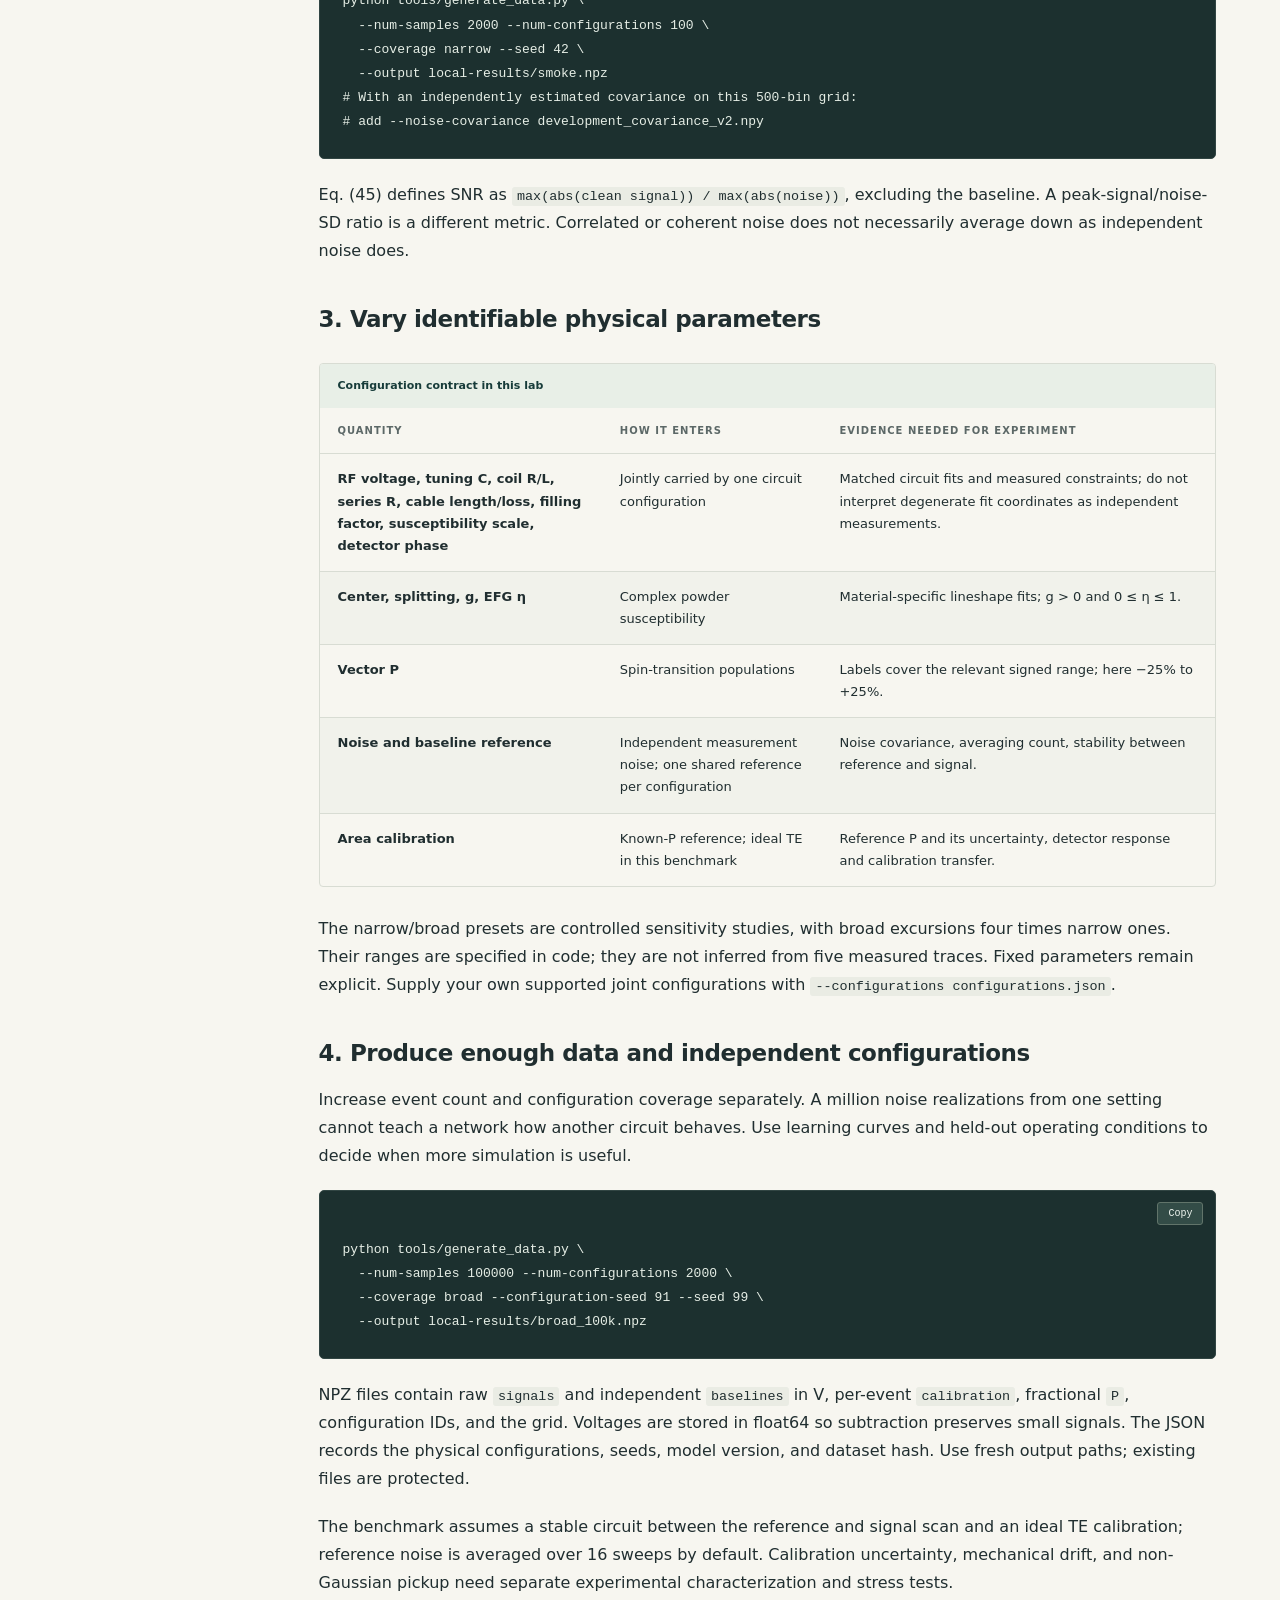
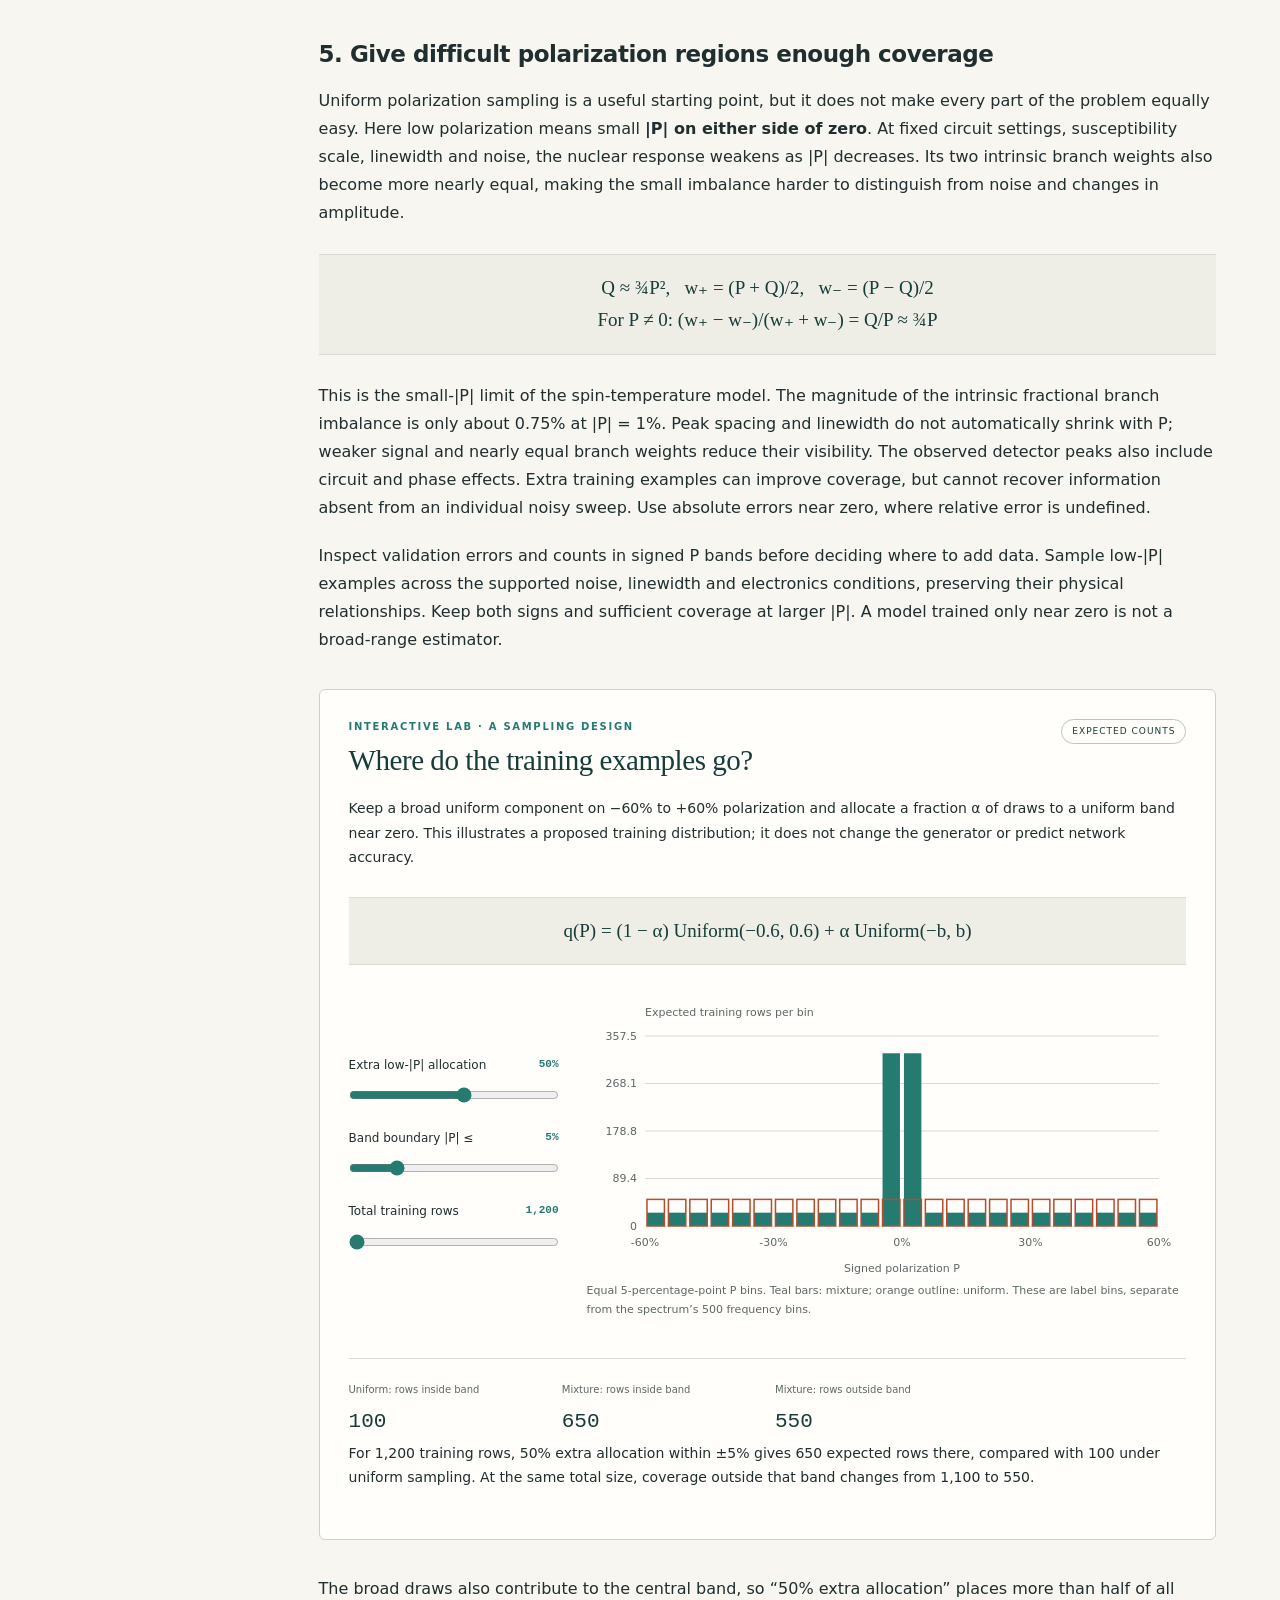
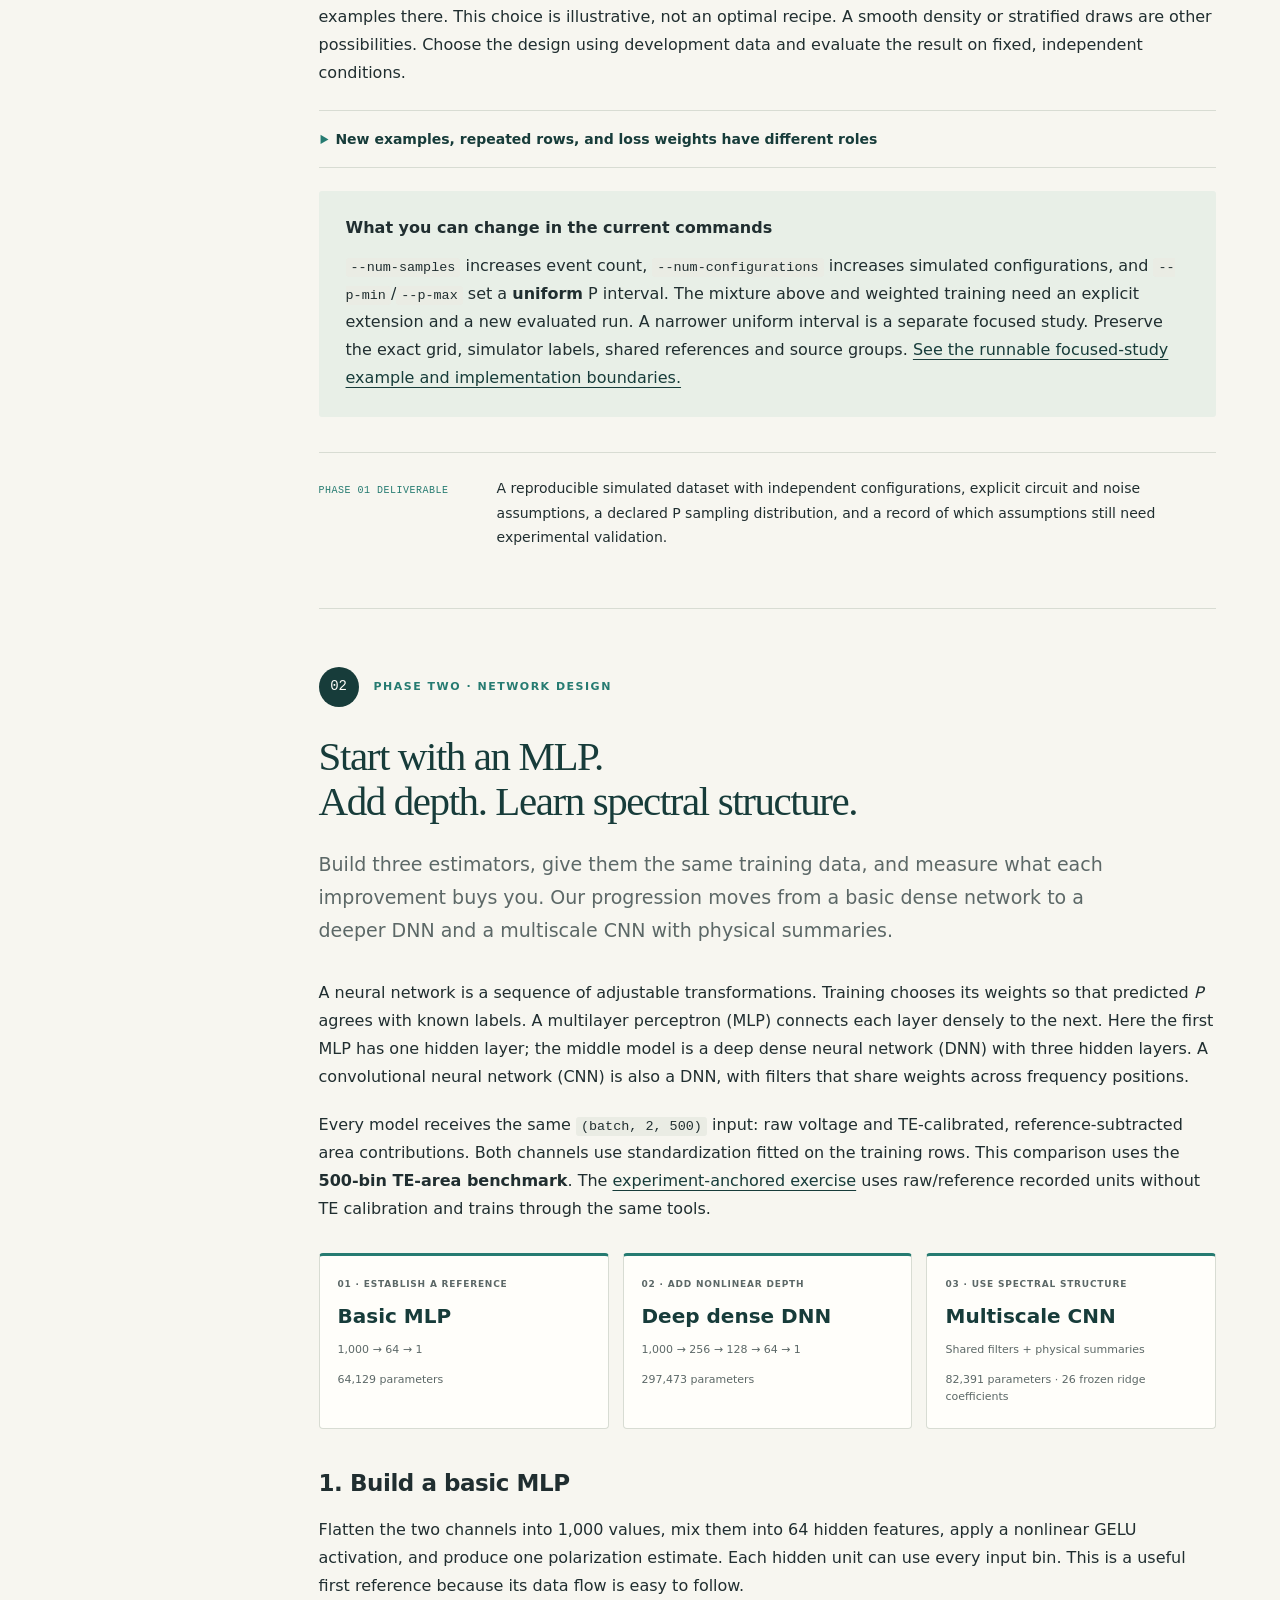
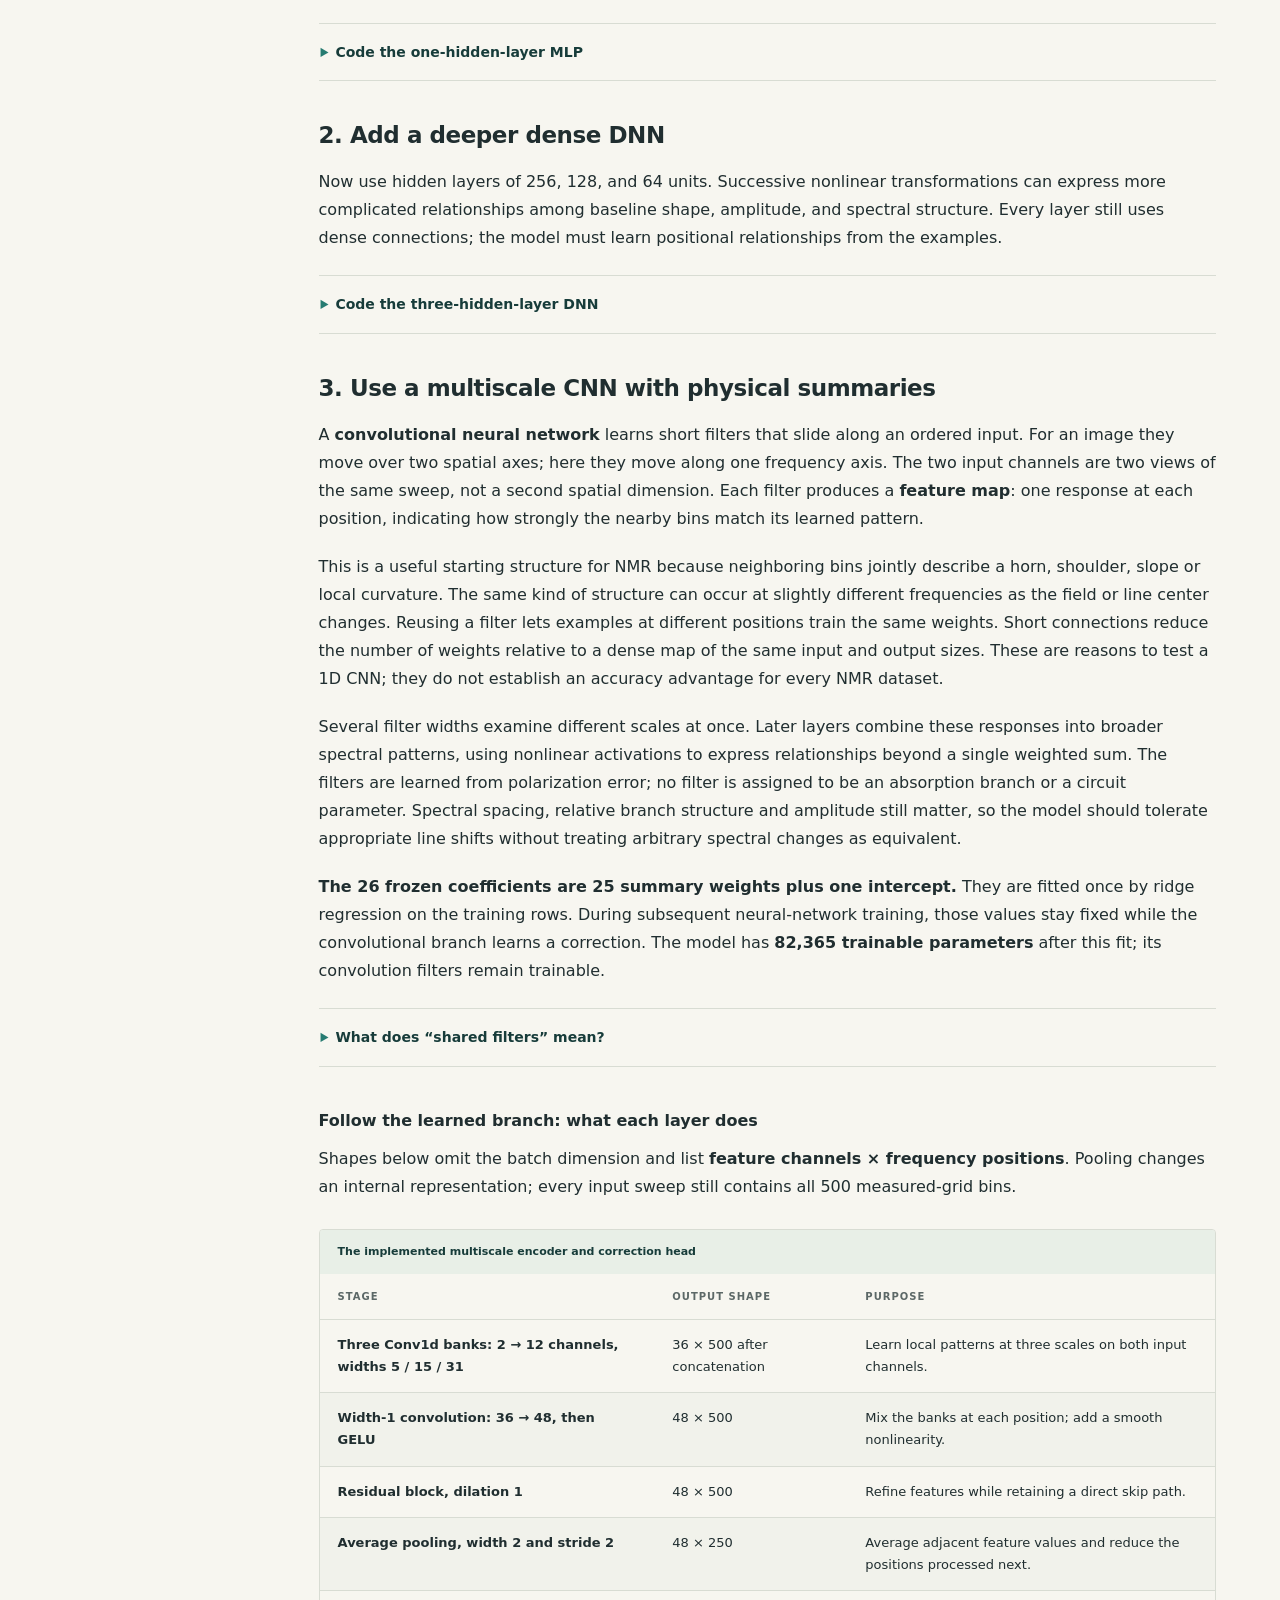
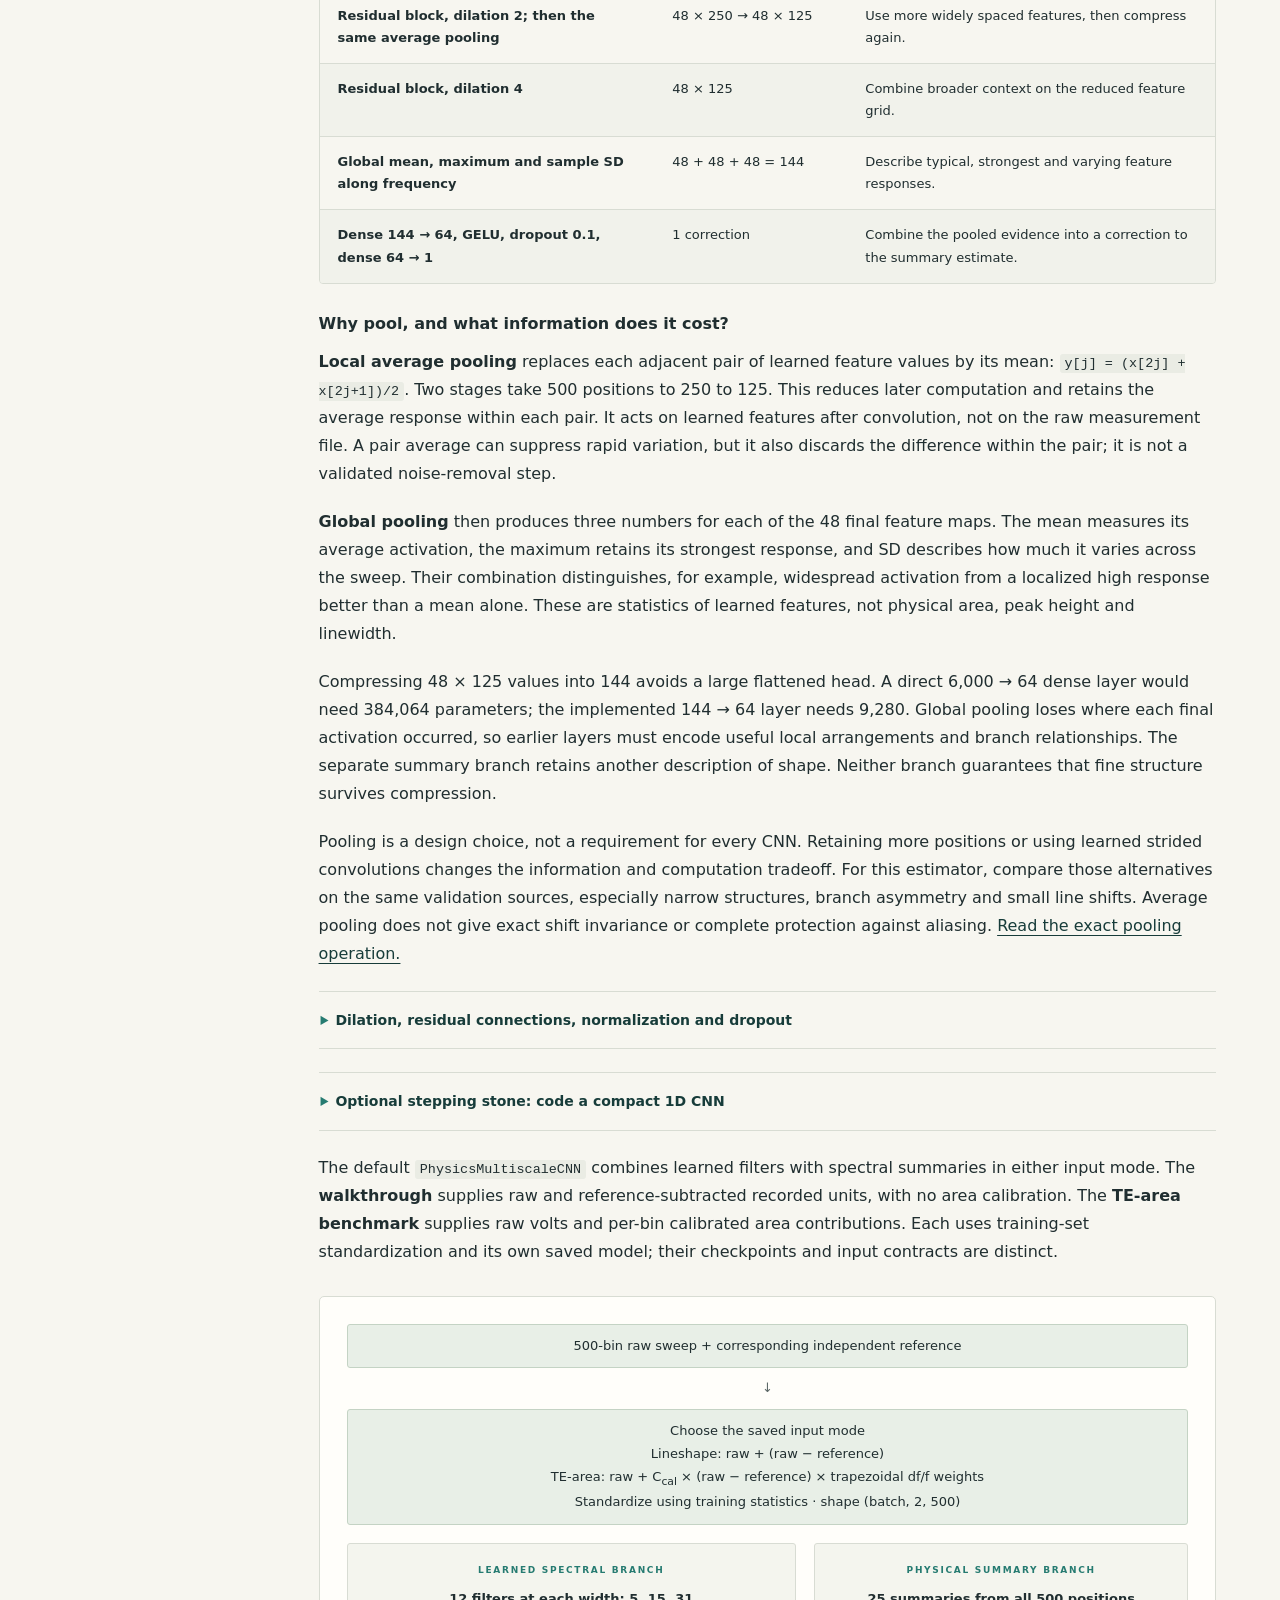
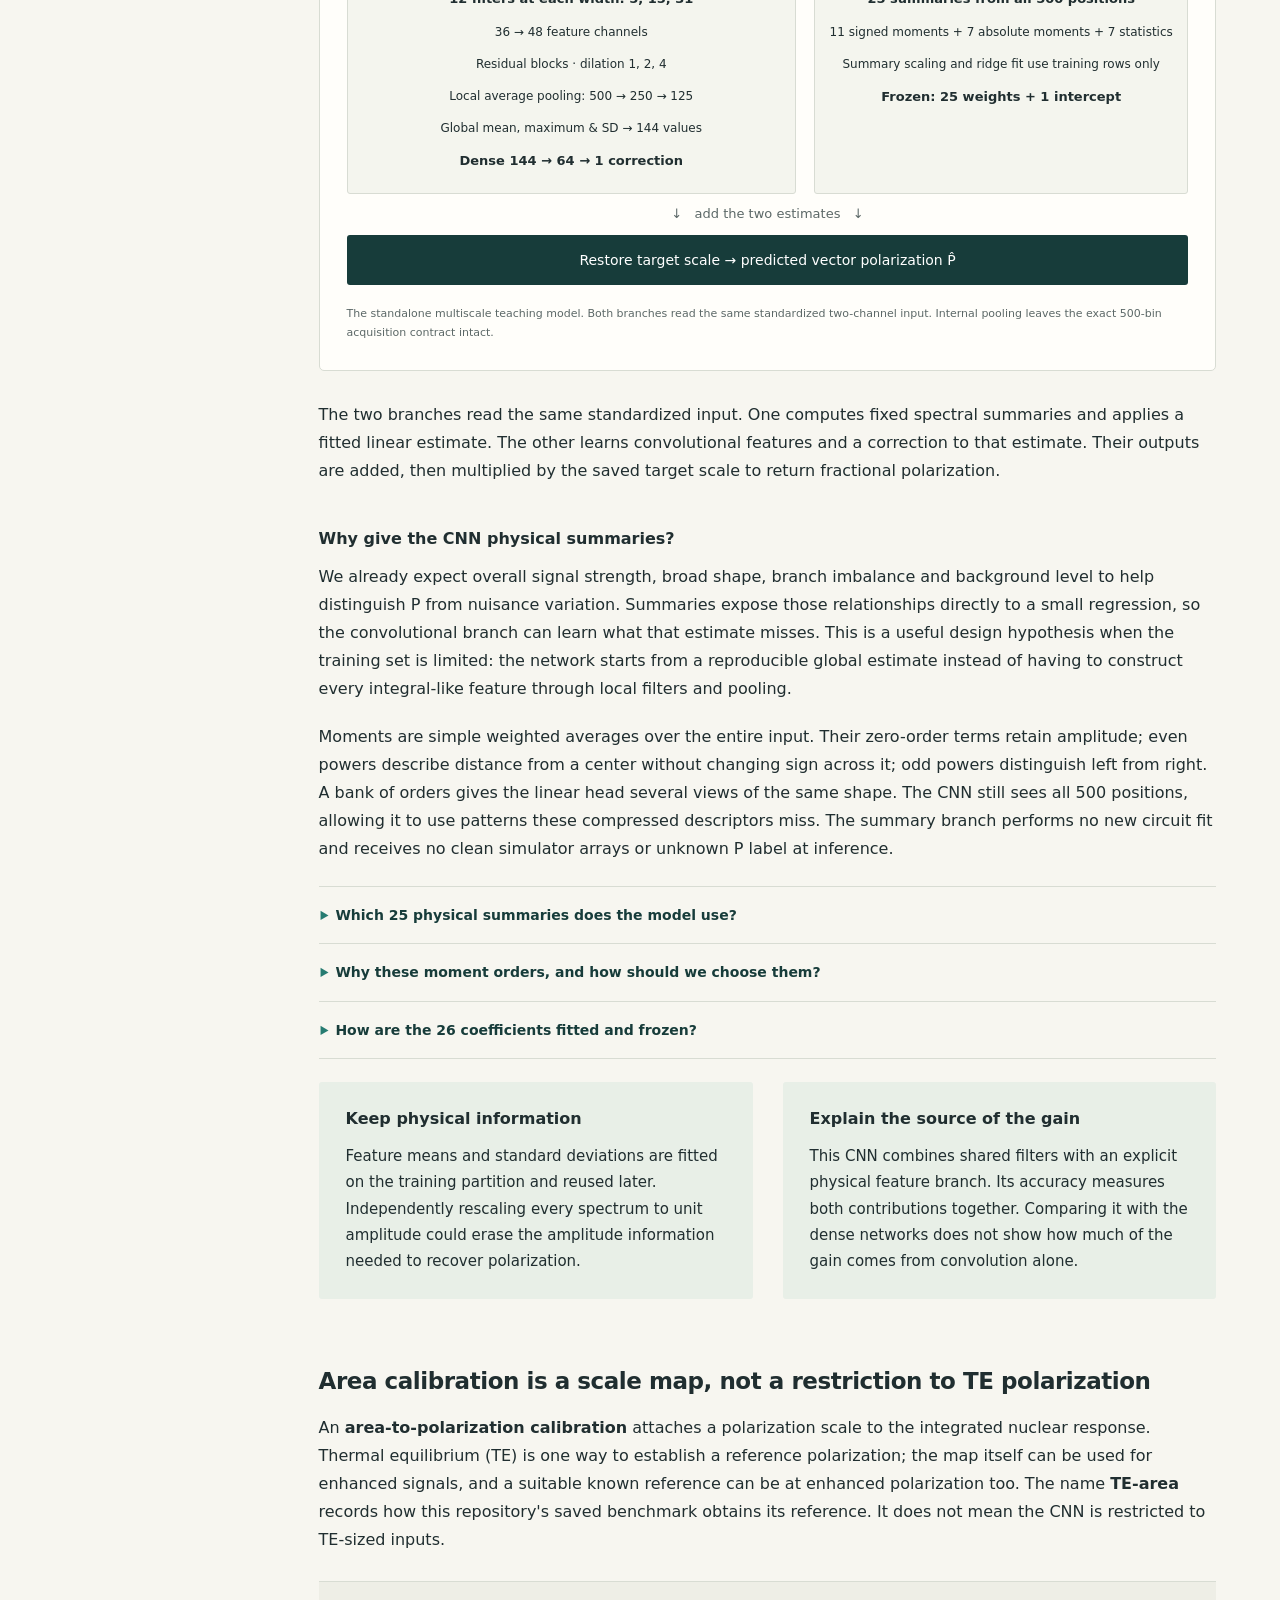
==== commit 3fbd8969: "Show model error versus polarization and explain low-scale evaluation" ====
--- a/docs/index.html
+++ b/docs/index.html
@@ -11,6 +11,7 @@
   <script defer src="assets/model-comparison.js"></script>
   <script defer src="assets/tutorial.js"></script>
   <script defer src="assets/sampling-lab.js"></script>
+  <script defer src="assets/polarization-scale.js"></script>
 </head>
 <body>
 <a class="skip-link" href="#main">Skip to the tutorial</a>
@@ -38,6 +39,7 @@
     <a href="#training"><span>03</span> Train &amp; evaluate</a>
     <a href="#dataset-size" class="subnav">How much training data?</a>
     <a href="#error-lab" class="subnav">Bias &amp; precision lab</a>
+    <a href="#polarization-performance" class="subnav">Error versus polarization</a>
     <a href="#distribution-shift">Matching uncertainty &amp; shift</a>
     <a href="#results" class="subnav">Benchmark results</a>
     <a href="#assignment">Your investigation</a>
@@ -360,6 +362,29 @@
   This comparison measures the complete estimators. It does not isolate convolution, establish a universal
   ordering, or measure experimental polarization accuracy. The generator assumes ideal TE calibration
   and a stable, independently noisy reference.</p>
+  <div id="polarization-performance" class="subsection">
+  <h3>How does model error change with polarization?</h3>
+  <p>A pooled score can hide the weak-signal region you need to measure. These curves recompute errors from the same saved MLP, DNN and CNN test predictions in declared <strong>true-P bands</strong>. They do not rescale one pooled RMSE or simulate a new performance trend. Choose a sign and compare absolute with relative error.</p>
+  <div class="results-panel">
+    <div class="polarization-controls">
+      <div><label for="polarization-sign">Polarization sign</label><select id="polarization-sign" disabled><option value="positive">Positive (P ≥ 0)</option><option value="negative">Negative (P &lt; 0)</option></select></div>
+      <div><label for="polarization-metric">Error measure</label><select id="polarization-metric" disabled><option value="relative_rms_percent">Relative RMS error (%)</option><option value="rmse_pp">Absolute RMSE (pp)</option></select></div>
+      <div class="controls"><label for="polarization-minimum">Lowest |P| scale of interest <output id="polarization-minimum-value" for="polarization-minimum">1.0%</output></label><input id="polarization-minimum" type="range" min="0" max="24.5" step="0.1" value="1" disabled></div>
+    </div>
+    <div id="polarization-live" hidden><svg id="polarization-chart" class="chart" viewBox="0 0 760 340" role="img" aria-label="Saved model errors versus true polarization magnitude"></svg>
+    <p class="chart-caption" id="polarization-caption"></p></div>
+    <p class="polarization-legend"><span>Rust: MLP</span><span>Sage: DNN</span><span>Dark green: CNN + summaries</span></p>
+    <p id="polarization-band-label" aria-live="polite">Evaluate near +1%: 0.5% ≤ P &lt; 1.5%. This finite band is not a fixed-P experiment.</p>
+    <div class="table-wrap" tabindex="0" role="region" aria-label="Selected polarization-band errors; scroll horizontally"><table><caption>Selected evaluation band · unchanged held-out predictions</caption><thead><tr><th>Model</th><th>Events</th><th>Configuration groups</th><th>Bias (pp)</th><th>RMSE (pp)</th><th>Relative RMS (%)</th><th>95th |error| (pp)</th></tr></thead><tbody id="polarization-band-table"><tr><td>Basic MLP</td><td>16</td><td>14</td><td>0.0038166</td><td>0.011395</td><td>1.2316</td><td>0.024564</td></tr><tr><td>Deep dense DNN</td><td>16</td><td>14</td><td>-0.001021</td><td>0.017001</td><td>2.7748</td><td>0.032385</td></tr><tr><td>Multiscale CNN + summaries</td><td>16</td><td>14</td><td>-0.00016793</td><td>0.00033318</td><td>0.043574</td><td>0.00063166</td></tr></tbody></table></div>
+    <p id="polarization-count-note">Inspect both event and independent configuration counts. Related rows are not independent acquisitions; these descriptive metrics have no uncertainty intervals.</p>
+    <details id="polarization-static" open><summary>All polarization bands: printable figure and counts</summary><div class="details-body"><div class="model-chart-scroll" tabindex="0" role="region" aria-label="Polarization-dependent error figure; scroll horizontally"><img class="chart" src="assets/model-polarization.svg" width="1100" height="770" alt="Absolute and relative model errors in positive and negative polarization bands, with event and configuration counts. Trends differ between models and error measures."></div><p>Download the <a href="assets/model-polarization.svg">four-panel SVG</a> or the band metrics and all prediction rows in the <a href="assets/model-comparison.json">comparison record</a>. The absolute curves retain the 0–1% band. Relative curves omit bands touching zero; they do not floor denominators or discard rows from the absolute metrics.</p></div></details>
+    <noscript><p>The default selected-band table and complete figure remain available above. Enable JavaScript to select another sign, metric or evaluation scale.</p></noscript>
+  </div>
+  <h4>Make the low end of your operating range an explicit evaluation point</h4>
+  <p>At fixed absolute error, relative error increases as 1/|P|. At fixed noise and other physical settings, small |P| also weakens the spin-1 signal and its branch imbalance. Define the lowest nonzero |P| you need <strong>before choosing the model</strong>, collect enough validation cases near it, and report that band's error and counts. Repeat the check across the relevant signs, SNR and setup conditions, then evaluate the frozen design on a final holdout. The <a href="#error-lab">idealized scale demo</a> below isolates the 1/|P| effect.</p>
+  <p>Higher polarization often helps relative precision, but <strong>higher P is not always better for every metric or model</strong>. In these saved runs, absolute RMSE can grow at larger |P| and relative curves are not uniformly decreasing. Calibration, model mismatch and training coverage can change the trend. A low-end result is an essential reported check, not a substitute for verifying the rest of the intended range. These existing test curves are descriptive; they were not used to retune a model.</p>
+  <details><summary>Definitions, band boundaries and limits</summary><div class="details-body"><p>For selected events, <code>e = P_true − P_pred</code>. Absolute RMSE is <code>100 × sqrt(mean(e²))</code> in pp. Relative RMS is <code>100 × sqrt(mean((e/P_true)²))</code> in percent: each event supplies its own denominator. This differs from dividing a band's RMSE by its midpoint, and from changing P₀ under a pooled score.</p><p>Curve edges in |P| are 0, 1, 2.5, 5, 10, 15, 20 and 25 percent, lower-inclusive and upper-exclusive except that 25% is included. Markers sit at band midpoints; their connecting lines do not imply fixed-P measurements or monotonic interpolation. The slider separately recomputes a band ±0.5 percentage points around its chosen magnitude, clipped to 0–25%, for the selected sign. The sign and magnitude inequalities define negative bands too.</p><p>Bands touching zero show absolute errors only. Near zero, relative errors can be dominated by tiny denominators; no hidden floor is used. Empty bands show unavailable metrics, not zero error. Sign and scale selections retain the original configuration IDs. Bands can share groups and differ in their noise/setup composition, so the curves do not isolate changing P with every nuisance fixed. Use paired fixed-P simulations for that controlled question, and independent acquisitions for experimental accuracy.</p></div></details>
+  </div>
   <div class="results-panel"><div class="panel-heading"><div><p class="eyebrow">Watch learning on the same data</p>
   <label for="model-curve-select" class="select-label">Learning curves</label>
   <select id="model-curve-select"><option value="all">Compare all validation curves</option><option value="mlp">Basic MLP</option><option value="dnn">Deep dense DNN</option><option value="physics_multiscale">Multiscale CNN + summaries</option></select></div>
@@ -458,6 +483,10 @@
       <button id="reset-lab" type="button" class="secondary-button">Reset example</button>
     </div><div><svg id="error-chart" class="chart" viewBox="0 0 680 290" role="img" aria-label="Illustrative residual density; its center is bias and its spread is width"></svg><p class="chart-caption">Residual e = P − P̂, in percentage points. Shading marks the ±0.05 pp absolute-error band; it is not a per-event guarantee.</p></div></div>
     <div class="lab-readout" aria-live="polite" aria-atomic="true"><div><span>Absolute RMSE</span><strong id="lab-rmse">0.0539 pp</strong></div><div><span>Relative bias</span><strong id="lab-relative-bias">0.400%</strong></div><div><span>Relative width</span><strong id="lab-relative-width">1.000%</strong></div><div><span>Relative RMSE</span><strong id="lab-relative-rmse">1.077%</strong></div></div><p id="gate-status" class="gate-status">Above the 0.05 pp RMSE target.</p>
+    <h4>The same absolute error becomes harder at small polarization</h4>
+    <p>Keep bias and width fixed, then move P₀. The absolute RMSE stays fixed while <code>relative RMS (%) = 100 × RMSE (pp) / |P₀ (%)|</code> grows toward zero. With the default controls, the same 0.0539 pp absolute RMSE is about 5.39% relative at 1% polarization, 1.08% at 5%, and 0.269% at 20%. This explains why a relative-error requirement must be checked at the lowest nonzero polarization you need.</p>
+    <div id="polarization-ideal-live" hidden><svg id="polarization-ideal-chart" class="chart" viewBox="0 0 760 330" role="img" aria-label="Hypothetical relative RMS versus polarization for fixed absolute error"></svg><p id="polarization-ideal-caption" class="chart-caption"></p></div>
+    <p>Only this constant-error scenario guarantees the falling 1/|P| curve. The <a href="#polarization-performance">saved model curves</a> above recompute actual errors in true-P bands and can behave differently. At P = 0 use absolute error; relative error is undefined.</p>
     <details><summary>Think it through: can a narrow distribution still be inaccurate?</summary><div class="details-body"><p>Yes. Set width to 0.010 pp and bias to 0.100 pp. Predictions cluster tightly, but far from truth. Conversely, zero bias with a broad width gives an unbiased but imprecise estimator. To reach the RMSE target, the combination of both contributions must fit the error budget.</p></div></details>
   </div>
 
--- a/docs/assets/style.css
+++ b/docs/assets/style.css
@@ -608,6 +608,47 @@
   min-width: 640px
 }
 
+.polarization-controls {
+  display: grid;
+  grid-template-columns: repeat(2, minmax(0, 1fr));
+  gap: 18px
+}
+
+.polarization-controls label {
+  display: block;
+  font-size: 13px;
+  font-weight: 600;
+  margin-bottom: 8px
+}
+
+.polarization-controls select {
+  width: 100%;
+  min-width: 0
+}
+
+.polarization-controls .controls {
+  grid-column: 1 / -1
+}
+
+.polarization-legend {
+  display: flex;
+  flex-wrap: wrap;
+  gap: 8px 18px;
+  font-size: 12px !important
+}
+
+.polarization-legend span::before {
+  content: "";
+  display: inline-block;
+  width: 16px;
+  height: 3px;
+  margin: 0 6px 3px 0;
+  background: #b44c30
+}
+
+.polarization-legend span:nth-child(2)::before { background: #57786e }
+.polarization-legend span:nth-child(3)::before { background: #173c3a }
+
 td:first-child {
   font-weight: 550
 }
@@ -1486,6 +1527,9 @@
 }
 
 @media(max-width:540px) {
+  .polarization-controls {
+    grid-template-columns: 1fr
+  }
   main {
     padding-inline: 20px
   }
@@ -1729,6 +1773,9 @@
 }
 
 @media print {
+  #polarization-live, .polarization-controls {
+    display: none !important
+  }
   html {
     scroll-behavior: auto
   }
